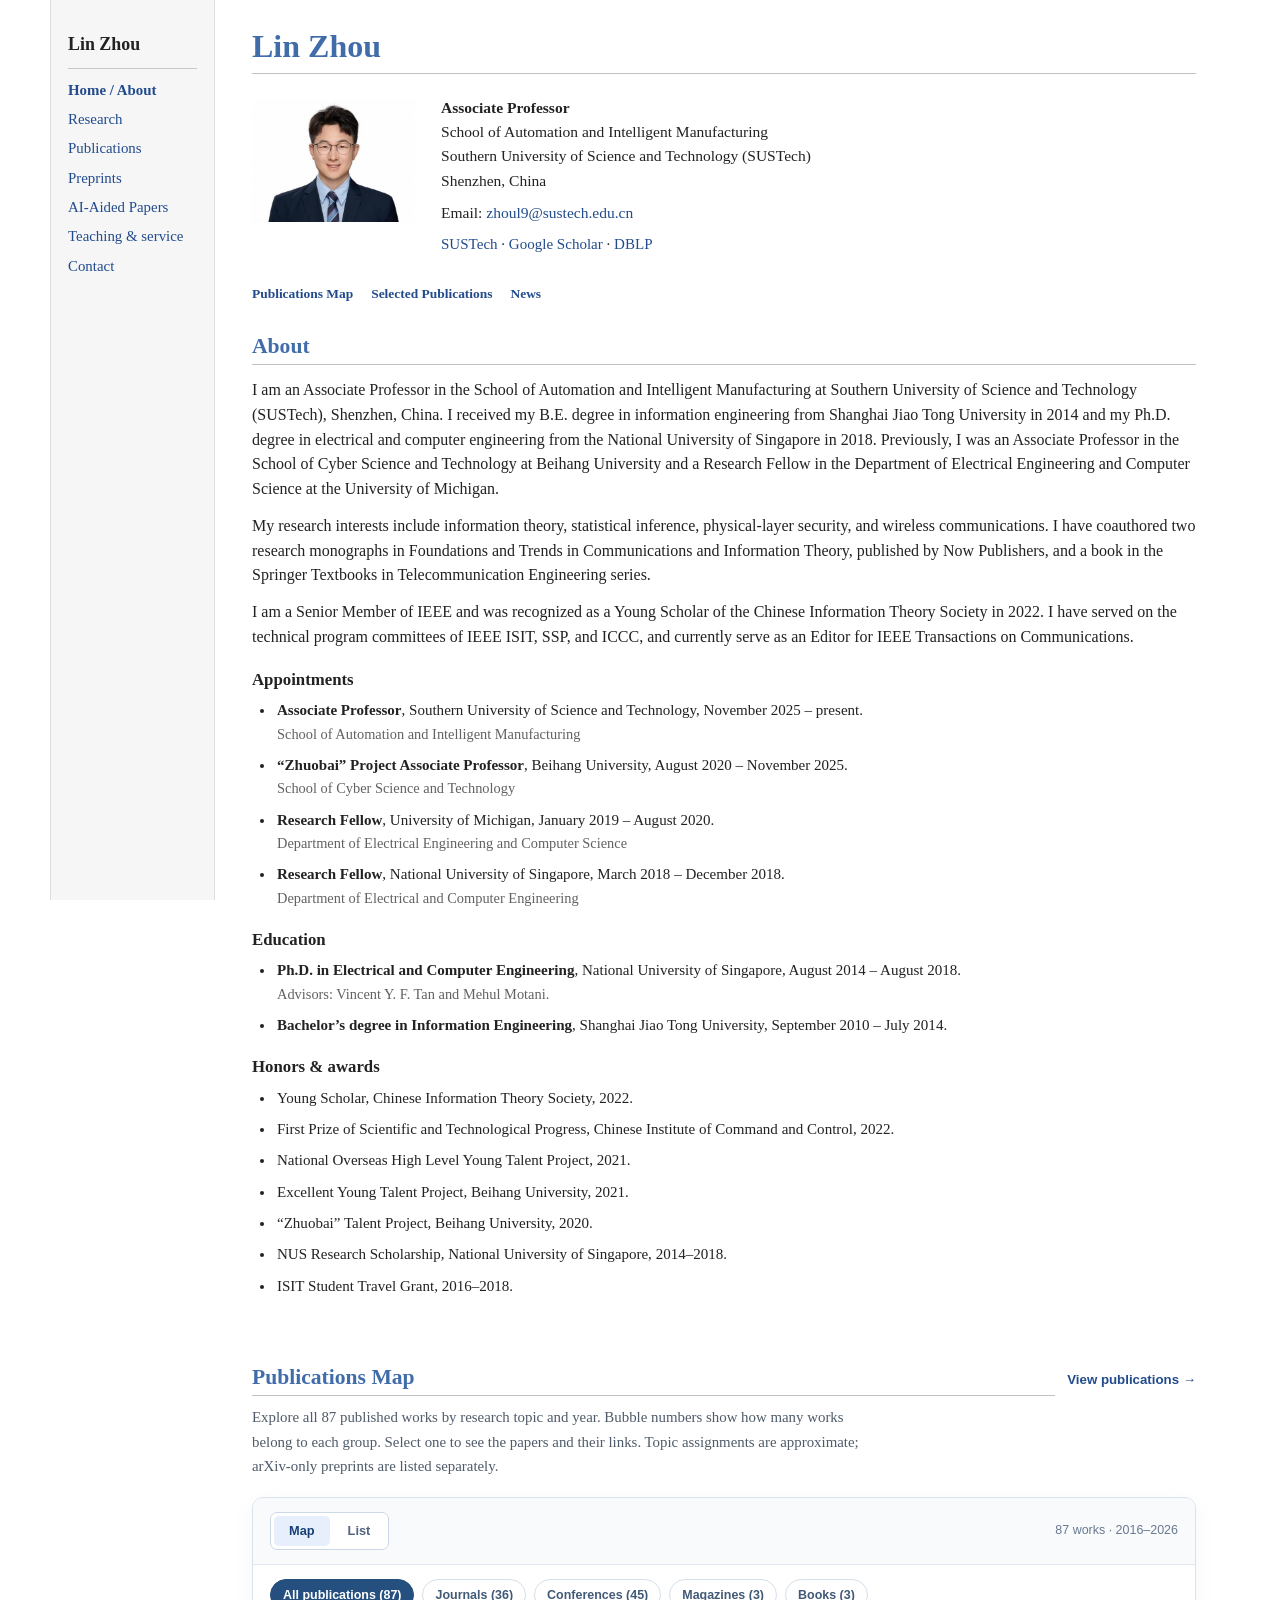
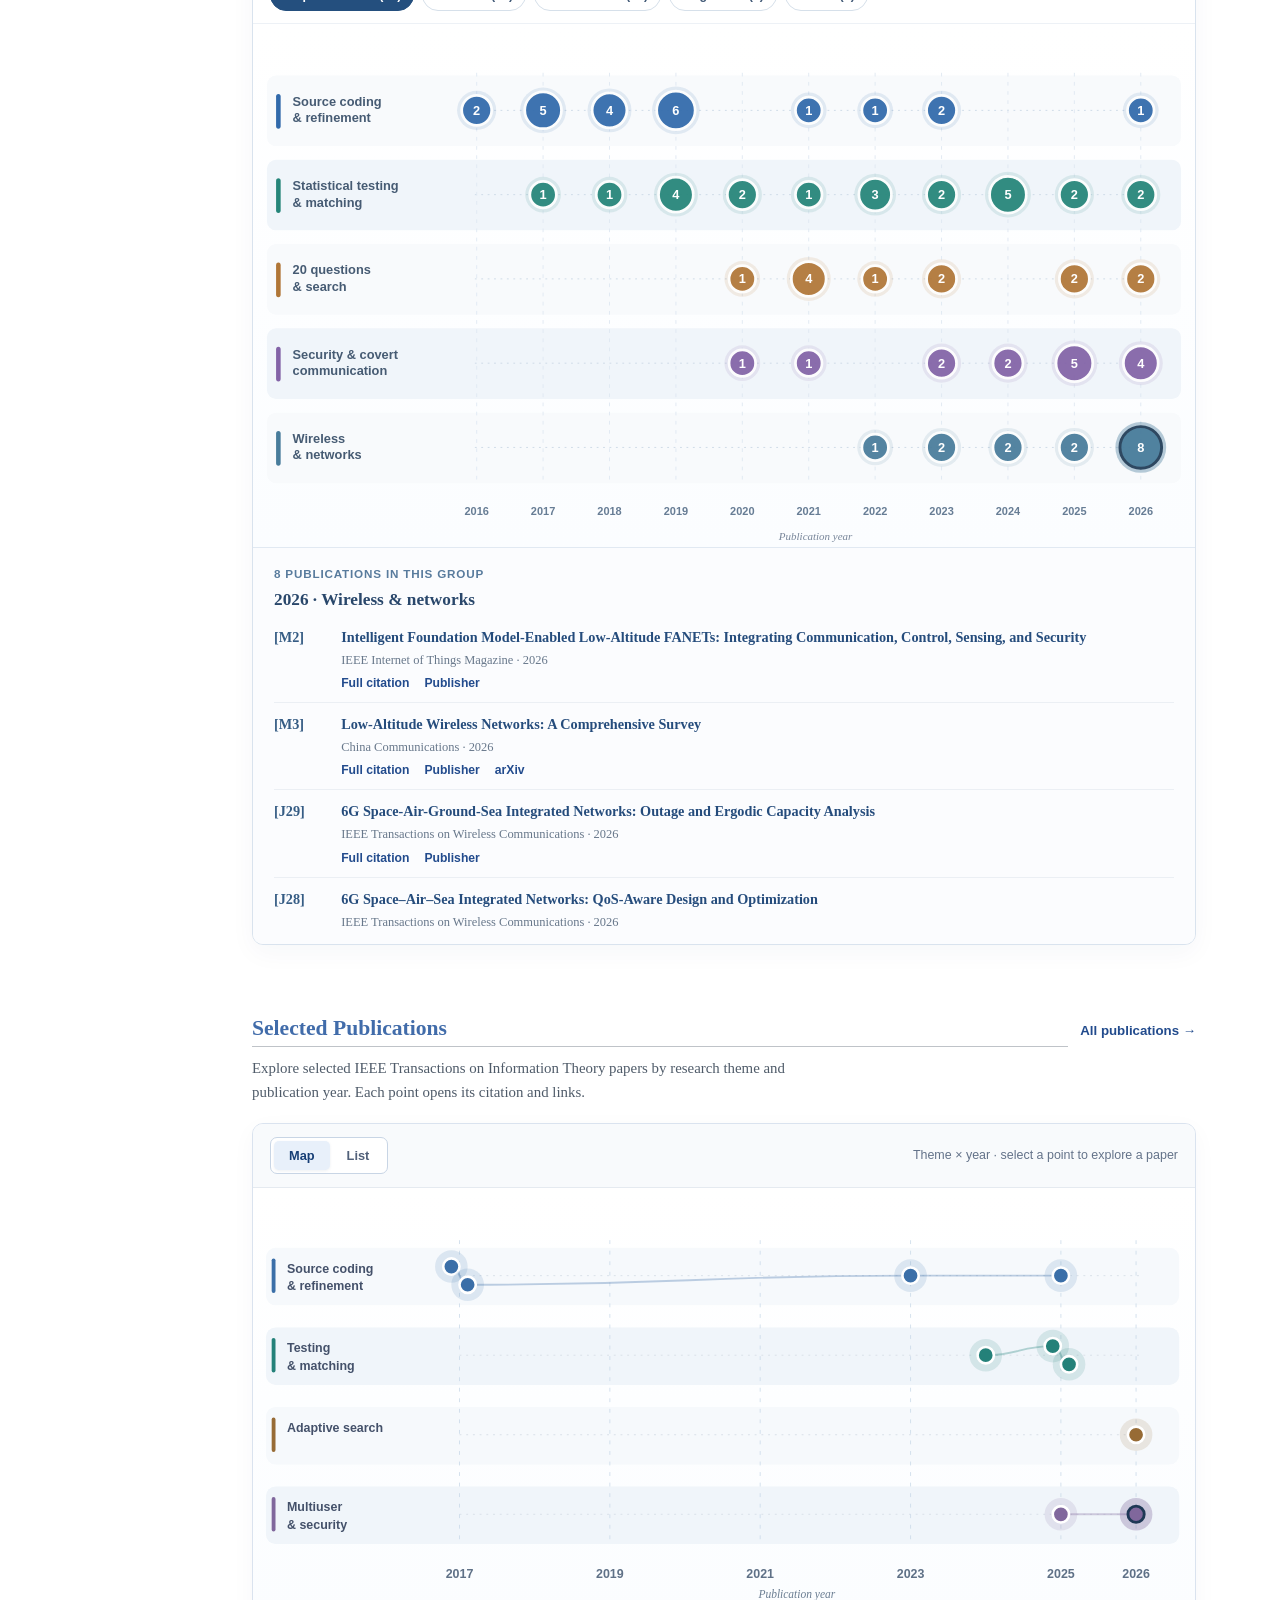
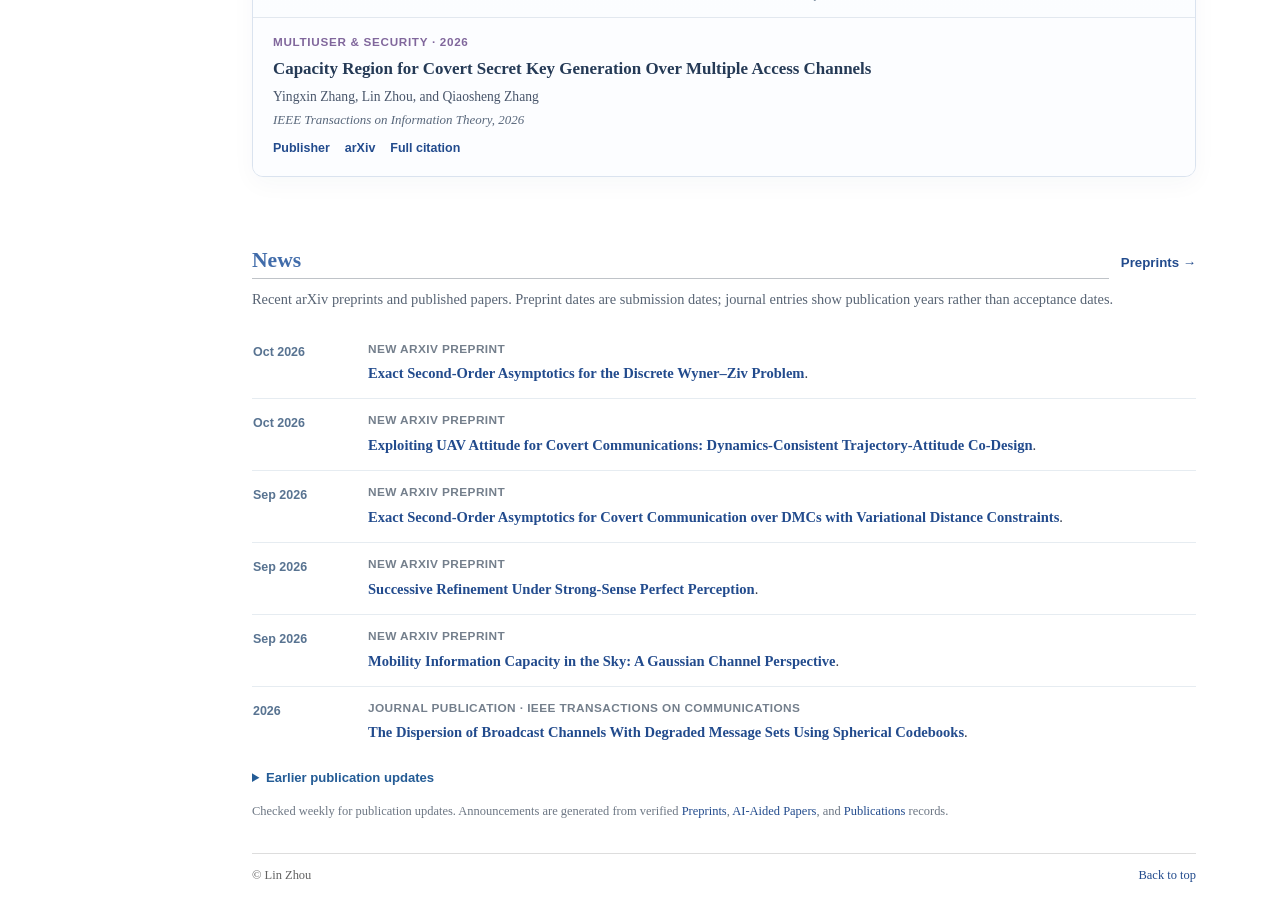
==== index.html @ c55c231e "Refresh public pages, descending paper counts, and expanded homepage" ====
<!doctype html>
<html lang="en">
<head>
  <meta charset="utf-8">
  <meta name="google-site-verification" content="a48IEzgLfWeqZeX3zeRaIYaCdn-mIBaRBFQb_Nm6u2o" />
  <meta name="viewport" content="width=device-width, initial-scale=1">
  <meta name="theme-color" content="#224b8d">
  <meta name="description" content="Academic homepage of Lin Zhou, Associate Professor at Southern University of Science and Technology (SUSTech). Information theory, statistical inference, and wireless communications.">
  <title>Lin Zhou | SUSTech | Academic Homepage</title>
  <link rel="canonical" href="https://lzhou-sustech.github.io/">
  <meta name="author" content="Lin Zhou">
  <meta property="og:type" content="website">
  <meta property="og:site_name" content="Lin Zhou — SUSTech">
  <meta property="og:title" content="Lin Zhou | SUSTech | Academic Homepage">
  <meta property="og:description" content="Academic homepage of Lin Zhou at Southern University of Science and Technology (SUSTech). Research, publications, preprints, and teaching.">
  <meta property="og:url" content="https://lzhou-sustech.github.io/">
  <meta property="og:image" content="https://lzhou-sustech.github.io/lin-zhou.jpg">
  <meta property="og:image:alt" content="Portrait of Lin Zhou">
  <link rel="icon" href="assets/favicon.svg" type="image/svg+xml">
  <link rel="stylesheet" href="styles.css">
  <script src="script.js" defer></script>
  <script type="application/ld+json">{"@context": "https://schema.org", "@type": "Person", "@id": "https://lzhou-sustech.github.io/#person", "name": "Lin Zhou", "url": "https://lzhou-sustech.github.io/", "image": "https://lzhou-sustech.github.io/lin-zhou.jpg", "jobTitle": "Associate Professor", "worksFor": {"@type": "CollegeOrUniversity", "name": "Southern University of Science and Technology", "alternateName": "SUSTech"}, "email": "zhoul9@sustech.edu.cn", "sameAs": ["https://www.sustech.edu.cn/en/faculties/linzhou.html", "https://scholar.google.com/citations?user=_ibA4RwAAAAJ", "https://dblp.org/pid/69/6147-2.html", "https://github.com/lzhou-sustech"]}</script>
  <script id="legacy-section-links">
    (() => {
      const pages = {research: 'research.html', publications: 'publications.html',
        preprints: 'preprints.html', 'ai-papers': 'ai-aided-papers.html',
        teaching: 'teaching.html', contact: 'contact.html'};
      const openLegacyLink = () => {
        const destination = pages[window.location.hash.slice(1)];
        if (destination) window.location.replace(destination);
      };
      openLegacyLink();
      window.addEventListener('hashchange', openLegacyLink);
    })();
  </script>
  <link rel="stylesheet" href="publication-atlas.css?v=research-map-20261013-1">
  <script src="publication-atlas.js?v=research-map-20261013-1" defer></script>
  <link rel="stylesheet" href="publications-map.css?v=all-papers-map-20261013-1">
  <script src="publications-map.js?v=all-papers-map-20261013-1" defer></script>
</head>
<body>
  <a class="skip-link" href="#main">Skip to content</a>
  <div class="page-layout">
    <header class="site-header sidebar">
      <a class="site-name" href="index.html">Lin Zhou</a>
      <nav aria-label="Main navigation">
        <a href="index.html" aria-current="page">Home / About</a>
        <a href="research.html">Research</a>
        <a href="publications.html">Publications</a>
        <a href="preprints.html">Preprints</a>
        <a href="ai-aided-papers.html">AI-Aided Papers</a>
        <a href="teaching.html">Teaching &amp; service</a>
        <a href="contact.html">Contact</a>
      </nav>
    </header>
    <main id="main">
      <section id="home" aria-labelledby="home-title">
        <h1 id="home-title">Lin Zhou</h1>
        <div class="profile">
          <img class="portrait" src="lin-zhou.jpg" width="500" height="375" alt="Portrait of Lin Zhou" fetchpriority="high">
          <div class="profile-text">
            <p><strong>Associate Professor</strong><br>School of Automation and Intelligent Manufacturing<br>Southern University of Science and Technology (SUSTech)<br>Shenzhen, China</p>
            <p>Email: <a href="mailto:zhoul9@sustech.edu.cn">zhoul9@sustech.edu.cn</a></p>
            <p class="profile-links"><a class="" href="https://www.sustech.edu.cn/en/faculties/linzhou.html">SUSTech</a> · <a class="" href="https://scholar.google.com/citations?user=_ibA4RwAAAAJ">Google Scholar</a> · <a class="" href="https://dblp.org/pid/69/6147-2.html">DBLP</a></p>
          </div>
        </div>
        <div id="home-quicklinks" class="home-quicklinks"><a href="#publications-map">Publications Map</a><a href="#selected-publications">Selected Publications</a><a href="#news">News</a></div>
        <div id="about">
          <h2>About</h2>
          <p>I am an Associate Professor in the School of Automation and Intelligent Manufacturing at Southern University of Science and Technology (SUSTech), Shenzhen, China. I received my B.E. degree in information engineering from Shanghai Jiao Tong University in 2014 and my Ph.D. degree in electrical and computer engineering from the National University of Singapore in 2018. Previously, I was an Associate Professor in the School of Cyber Science and Technology at Beihang University and a Research Fellow in the Department of Electrical Engineering and Computer Science at the University of Michigan.</p>
<p>My research interests include information theory, statistical inference, physical-layer security, and wireless communications. I have coauthored two research monographs in Foundations and Trends in Communications and Information Theory, published by Now Publishers, and a book in the Springer Textbooks in Telecommunication Engineering series.</p>
<p>I am a Senior Member of IEEE and was recognized as a Young Scholar of the Chinese Information Theory Society in 2022. I have served on the technical program committees of IEEE ISIT, SSP, and ICCC, and currently serve as an Editor for IEEE Transactions on Communications.</p>
          <div class="background-details">
            <h3>Appointments</h3><ul><li><strong>Associate Professor</strong>, Southern University of Science and Technology, November 2025 – present.<br><span class="secondary">School of Automation and Intelligent Manufacturing</span></li>
<li><strong>“Zhuobai” Project Associate Professor</strong>, Beihang University, August 2020 – November 2025.<br><span class="secondary">School of Cyber Science and Technology</span></li>
<li><strong>Research Fellow</strong>, University of Michigan, January 2019 – August 2020.<br><span class="secondary">Department of Electrical Engineering and Computer Science</span></li>
<li><strong>Research Fellow</strong>, National University of Singapore, March 2018 – December 2018.<br><span class="secondary">Department of Electrical and Computer Engineering</span></li></ul>
            <h3>Education</h3><ul><li><strong>Ph.D. in Electrical and Computer Engineering</strong>, National University of Singapore, August 2014 – August 2018.<br><span class="secondary">Advisors: Vincent Y. F. Tan and Mehul Motani.</span></li>
<li><strong>Bachelor’s degree in Information Engineering</strong>, Shanghai Jiao Tong University, September 2010 – July 2014.</li></ul>
            <h3>Honors &amp; awards</h3><ul><li>Young Scholar, Chinese Information Theory Society, 2022.</li>
<li>First Prize of Scientific and Technological Progress, Chinese Institute of Command and Control, 2022.</li>
<li>National Overseas High Level Young Talent Project, 2021.</li>
<li>Excellent Young Talent Project, Beihang University, 2021.</li>
<li>“Zhuobai” Talent Project, Beihang University, 2020.</li>
<li>NUS Research Scholarship, National University of Singapore, 2014–2018.</li>
<li>ISIT Student Travel Grant, 2016–2018.</li></ul>
          </div>
        </div>
<!-- HOMEPAGE-PUBLICATIONS-MAP:START -->
<div id="publications-map" class="home-feature full-map-section" aria-labelledby="publications-map-title">
<div class="home-feature-heading"><h2 id="publications-map-title">Publications Map</h2><a class="home-feature-link" href="publications.html">View publications →</a></div>
<p class="home-feature-intro">Explore all 87 published works by research topic and year. Bubble numbers show how many works belong to each group. Select one to see the papers and their links. Topic assignments are approximate; arXiv-only preprints are listed separately.</p>
<div class="full-map-shell" data-full-publications-map><div class="full-map-topbar"><div class="full-map-mode" role="group" aria-label="Publications map mode"><button type="button" data-full-map-mode="map" aria-pressed="true">Map</button><button type="button" data-full-map-mode="list" aria-pressed="false">List</button></div><p class="full-map-meta">87 works · 2016–2026</p></div><div class="full-map-filters" data-full-map-filters role="group" aria-label="Filter the map by publication type"></div><div class="full-map-chart" data-full-map-chart></div><ol class="full-map-list" data-full-map-list hidden></ol><div class="full-map-detail" data-full-map-detail aria-label="Publication group details" aria-live="polite"></div><p class="full-map-fallback">Browse the full bibliography at <a href="publications.html">Publications</a>.</p><script type="application/json" data-full-map-data>[{"id":"book-low-latency-2025","number":"B3","title":"Low-Latency Communication: Theory and Applications","authors":"Lin Zhou and Lin Bai","venue":"Springer","year":2025,"publisherUrl":"https://link.springer.com/book/9783032066268","arxivUrl":"","type":"book","mapTheme":4},{"id":"book-twenty-questions-2025","number":"B2","title":"Twenty Questions with Random Error","authors":"Lin Zhou and Alfred Hero","venue":"Foundations and Trends in Communications and Information Theory","year":2025,"publisherUrl":"https://www.emerald.com/ftcit/article-abstract/22/4/394/1333188/Twenty-Questions-with-Random-Error?redirectedFrom=fulltext","arxivUrl":"","type":"book","mapTheme":2},{"id":"book-lossy-source-coding-2023","number":"B1","title":"Finite Blocklength Lossy Source Coding for Discrete Memoryless Sources","authors":"Lin Zhou and Mehul Motani","venue":"Foundations and Trends in Communications and Information Theory","year":2023,"publisherUrl":"https://www.emerald.com/ftcit/article-abstract/20/3/157/1332644/Finite-Blocklength-Lossy-Source-Coding-for?redirectedFrom=fulltext","arxivUrl":"https://arxiv.org/abs/2301.07871","type":"book","mapTheme":0},{"id":"journal-lawn-survey-2026","number":"M3","title":"Low-Altitude Wireless Networks: A Comprehensive Survey","authors":"Jun Wu, Yaoqi Yang, Weijie Yuan, Wenchao Liu, Jiacheng Wang, Tianqi Mao, Lin Zhou, Yuanhao Cui, Fan Liu, Geng Sun, Yiyan Ma, Nan Wu, Dezhi Zheng, Jindan Xu, Nan Ma, Zhiyong Feng, Wei Xu, Dusit Niyato, Chau Yuen, Xiaojun Jing, Zhiguo Shi, Bo Ai, Shi Jin, Dong In Kim, Jiangzhou Wang, Ping Zhang, Hao Yin, and Jun Zhang","venue":"China Communications","year":2026,"publisherUrl":"https://ieeexplore.ieee.org/document/11503149/","arxivUrl":"https://arxiv.org/abs/2509.11607","type":"magazine","mapTheme":4},{"id":"survey-fanets-2026","number":"M2","title":"Intelligent Foundation Model-Enabled Low-Altitude FANETs: Integrating Communication, Control, Sensing, and Security","authors":"Jinpeng Xu, Lin Zhou, Shuowen Zhang, Xin Xie, Weijie Yuan, and Jingjing Wang","venue":"IEEE Internet of Things Magazine","year":2026,"publisherUrl":"https://ieeexplore.ieee.org/document/11357972/","arxivUrl":"","type":"magazine","mapTheme":4},{"id":"survey-dd-isac-2024","number":"M1","title":"From OTFS to DD-ISAC: Integrating Sensing and Communications in the Delay Doppler Domain","authors":"Weijie Yuan, Lin Zhou, Saeid K. Dehkordi, Shuangyang Li, Pingzhi Fan, Giuseppe Caire, and Vincent Poor","venue":"IEEE Wireless Communications","year":2024,"publisherUrl":"https://ieeexplore.ieee.org/document/10638525/","arxivUrl":"","type":"magazine","mapTheme":4},{"id":"journal-broadcast-dispersion-2025","number":"J36","title":"The Dispersion of Broadcast Channels With Degraded Message Sets Using Spherical Codebooks","authors":"Zhuangfei Wu, Lin Bai, Jinpeng Xu, Lin Zhou, and Mehul Motani","venue":"IEEE Transactions on Communications","year":2026,"publisherUrl":"https://ieeexplore.ieee.org/document/11218870/","arxivUrl":"https://arxiv.org/abs/2410.17540","type":"journal","mapTheme":4},{"id":"journal-channel-inversion-uav-2026","number":"J35","title":"Channel Inversion Power Control-Aided Multi-User Secret and Covert UAV Communications","authors":"Yingqi He, Jinpeng Xu, Lin Zhou, Jingjing Wang, and Chunxiao Jiang","venue":"IEEE Transactions on Wireless Communications","year":2026,"publisherUrl":"https://ieeexplore.ieee.org/document/11355736/","arxivUrl":"","type":"journal","mapTheme":3},{"id":"journal-covert-key-generation-2026","number":"J34","title":"Capacity Region for Covert Secret Key Generation Over Multiple Access Channels","authors":"Yingxin Zhang, Lin Zhou, and Qiaosheng Zhang","venue":"IEEE Transactions on Information Theory","year":2026,"publisherUrl":"https://ieeexplore.ieee.org/document/11250997/","arxivUrl":"https://arxiv.org/abs/2504.05828","type":"journal","mapTheme":3},{"id":"journal-edp-routing-2026","number":"J33","title":"EDP Protocol: Advancing Mobility-Aware Drone Network Connectivity With Adaptive Routing","authors":"Jingjing Wang, Houze Feng, Jianrui Chen, Lin Zhou, Mengyuan Zhang, and Chunxiao Jiang","venue":"IEEE Transactions on Networking","year":2026,"publisherUrl":"https://ieeexplore.ieee.org/document/11301929/","arxivUrl":"","type":"journal","mapTheme":4},{"id":"journal-irs-diagnosis-2026","number":"J32","title":"Over-the-Air Diagnosis of Defective Elements in Intelligent Reflecting Surface","authors":"Ziyi Zhao, Zhaorui Wang, Lin Zhou, Chunsong Sun, Shuowen Zhang, Naofal Al-Dhahir, and Liang Liu","venue":"IEEE Transactions on Wireless Communications","year":2026,"publisherUrl":"https://ieeexplore.ieee.org/document/11515019/","arxivUrl":"https://arxiv.org/abs/2408.00379","type":"journal","mapTheme":4},{"id":"journal-mimo-mac-2026","number":"J31","title":"Achievable Second-Order Asymptotics for MIMO MAC with Additive Noise under Nearest Neighbor Decoding","authors":"Yiming Wang, Lin Bai, and Lin Zhou","venue":"IEEE Transactions on Communications","year":2026,"publisherUrl":"https://ieeexplore.ieee.org/document/11455495/","arxivUrl":"","type":"journal","mapTheme":4},{"id":"journal-multiple-moving-targets-2026","number":"J30","title":"Resolution Limits of Non-Adaptive 20 Questions Estimation for Tracking Multiple Moving Targets","authors":"Chunsong Sun, Lin Zhou, Jingjing Wang, Weijie Yuan, Chunxiao Jiang, and Alfred Hero","venue":"IEEE Transactions on Information Theory","year":2026,"publisherUrl":"https://ieeexplore.ieee.org/document/11417963/","arxivUrl":"https://arxiv.org/abs/2507.02274","type":"journal","mapTheme":2},{"id":"journal-sagsin-capacity-2026","number":"J29","title":"6G Space-Air-Ground-Sea Integrated Networks: Outage and Ergodic Capacity Analysis","authors":"Jinpeng Xu, Yingqi He, Lin Zhou, Jingjing Wang, Jun Du, and Chunxiao Jiang","venue":"IEEE Transactions on Wireless Communications","year":2026,"publisherUrl":"https://ieeexplore.ieee.org/document/11603906/","arxivUrl":"","type":"journal","mapTheme":4},{"id":"journal-sasin-qos-2026","number":"J28","title":"6G Space–Air–Sea Integrated Networks: QoS-Aware Design and Optimization","authors":"Yingqi He, Jinpeng Xu, Lin Zhou, Jingjing Wang, Jun Du, and Chunxiao Jiang","venue":"IEEE Transactions on Wireless Communications","year":2026,"publisherUrl":"https://ieeexplore.ieee.org/document/11643503/","arxivUrl":"","type":"journal","mapTheme":4},{"id":"journal-collaborative-uav-2025","number":"J27","title":"Collaborative Secret and Covert Communications for Multi-User Multi-Antenna Uplink UAV Systems: Design and Optimization","authors":"Jinpeng Xu, Lin Bai, Xin Xie, and Lin Zhou","venue":"IEEE Transactions on Wireless Communications","year":2025,"publisherUrl":"https://ieeexplore.ieee.org/document/10938035/","arxivUrl":"https://arxiv.org/abs/2407.05738","type":"journal","mapTheme":3},{"id":"journal-continuous-outlier-2025","number":"J26","title":"Exponentially Consistent Outlier Hypothesis Testing for Continuous Sequences","authors":"Lina Zhu and Lin Zhou","venue":"IEEE Transactions on Information Theory","year":2025,"publisherUrl":"https://ieeexplore.ieee.org/document/10915605/","arxivUrl":"https://arxiv.org/abs/2405.01161","type":"journal","mapTheme":1},{"id":"journal-mac-rac-2025","number":"J25","title":"Achievable Second-Order Asymptotics for MAC and RAC with Additive Non-Gaussian Noise","authors":"Yiming Wang, Lin Bai, Zhuangfei Wu, and Lin Zhou","venue":"IEEE Transactions on Information Theory","year":2025,"publisherUrl":"https://ieeexplore.ieee.org/document/11006123/","arxivUrl":"https://arxiv.org/abs/2410.10312","type":"journal","mapTheme":4},{"id":"journal-sequential-outlier-2025","number":"J24","title":"Sequential Outlier Hypothesis Testing under Universality Constraints","authors":"Jun Diao and Lin Zhou","venue":"IEEE Transactions on Information Theory","year":2025,"publisherUrl":"https://ieeexplore.ieee.org/document/11051023/","arxivUrl":"https://arxiv.org/abs/2404.14221","type":"journal","mapTheme":1},{"id":"journal-shannon-cipher-2025","number":"J23","title":"Successive Refinement of Shannon Cipher System Under Maximal Leakage","authors":"Zhuangfei Wu, Lin Bai, and Lin Zhou","venue":"IEEE Transactions on Information Theory","year":2025,"publisherUrl":"https://ieeexplore.ieee.org/document/10817153/","arxivUrl":"https://arxiv.org/abs/2308.07203","type":"journal","mapTheme":3},{"id":"journal-sequence-matching-2024","number":"J22","title":"Large and Small Deviations for Statistical Sequence Matching","authors":"Lin Zhou, Qianyun Wang, Jingjing Wang, Lin Bai, and Alfred Hero","venue":"IEEE Transactions on Information Theory","year":2024,"publisherUrl":"https://ieeexplore.ieee.org/document/10694735/","arxivUrl":"https://arxiv.org/abs/2407.02816","type":"journal","mapTheme":1},{"id":"journal-covert-mmwave-2023","number":"J21","title":"Covert Communication for Spatially Sparse mmWave Massive MIMO Channels","authors":"Lin Bai, Jinpeng Xu, and Lin Zhou","venue":"IEEE Transactions on Communications","year":2023,"publisherUrl":"https://ieeexplore.ieee.org/document/10021654/","arxivUrl":"","type":"journal","mapTheme":3},{"id":"journal-gaussian-refinement-2023","number":"J20","title":"Achievable Refined Asymptotics for Successive Refinement Using Gaussian Codebooks","authors":"Lin Bai, Zhuangfei Wu, and Lin Zhou","venue":"IEEE Transactions on Information Theory","year":2023,"publisherUrl":"https://ieeexplore.ieee.org/document/10042457/","arxivUrl":"https://arxiv.org/abs/2208.03926","type":"journal","mapTheme":0},{"id":"journal-moving-target-2023","number":"J19","title":"Resolution Limits of Non-Adaptive 20 Questions Search for a Moving Target","authors":"Lin Zhou and Alfred Hero","venue":"IEEE Transactions on Information Theory","year":2023,"publisherUrl":"https://ieeexplore.ieee.org/document/10144100/","arxivUrl":"https://arxiv.org/abs/2206.08884","type":"journal","mapTheme":2},{"id":"journal-satellite-terrestrial-2023","number":"J18","title":"Efficient User Scheduling for Uplink Hybrid Satellite-Terrestrial Communication","authors":"Lina Zhu, Lin Bai, Lin Zhou, and Jinho Choi","venue":"IEEE Transactions on Wireless Communications","year":2023,"publisherUrl":"https://ieeexplore.ieee.org/document/9903373/","arxivUrl":"https://arxiv.org/abs/2210.12920","type":"journal","mapTheme":4},{"id":"journal-multiple-targets-2022","number":"J17","title":"Resolution Limits of Non-Adaptive 20 Questions Search for Multiple Targets","authors":"Lin Zhou, Lin Bai, and Alfred Hero","venue":"IEEE Transactions on Information Theory","year":2022,"publisherUrl":"https://ieeexplore.ieee.org/document/9751771/","arxivUrl":"https://arxiv.org/abs/2101.06843","type":"journal","mapTheme":2},{"id":"journal-second-order-outlier-2022","number":"J16","title":"Second-Order Asymptotically Optimal Outlier Hypothesis Testing","authors":"Lin Zhou, Yun Wei, and Alfred Hero","venue":"IEEE Transactions on Information Theory","year":2022,"publisherUrl":"https://ieeexplore.ieee.org/document/9714361/","arxivUrl":"https://arxiv.org/abs/2009.03505","type":"journal","mapTheme":1},{"id":"journal-noisy-twenty-questions-2021","number":"J15","title":"Resolution Limits for the Noisy Non-Adaptive 20 Questions Problem","authors":"Lin Zhou and Alfred Hero","venue":"IEEE Transactions on Information Theory","year":2021,"publisherUrl":"https://ieeexplore.ieee.org/document/9316946/","arxivUrl":"https://arxiv.org/abs/2004.07231","type":"journal","mapTheme":2},{"id":"journal-privacy-utility-2021","number":"J14","title":"Privacy-Utility Tradeoff for Hypothesis Testing Over A Noisy Channel","authors":"Lin Zhou and Daming Cao","venue":"IEEE Transactions on Information Forensics and Security","year":2021,"publisherUrl":"https://ieeexplore.ieee.org/document/9448074/","arxivUrl":"https://arxiv.org/abs/2006.02869","type":"journal","mapTheme":3},{"id":"journal-distributed-detection-2020","number":"J13","title":"Distributed Detection with Empirically Observed Statistics","authors":"Haiyun He, Lin Zhou, and Vincent Y. F. Tan","venue":"IEEE Transactions on Information Theory","year":2020,"publisherUrl":"https://ieeexplore.ieee.org/document/8993856/","arxivUrl":"https://arxiv.org/abs/1903.05819","type":"journal","mapTheme":1},{"id":"journal-private-key-helper-2020","number":"J12","title":"Multiple Private Key Generation for Continuous Memoryless Sources with A Helper","authors":"Lin Zhou","venue":"IEEE Transactions on Information Forensics and Security","year":2020,"publisherUrl":"https://ieeexplore.ieee.org/document/8998209/","arxivUrl":"https://arxiv.org/abs/2009.02852","type":"journal","mapTheme":3},{"id":"journal-statistical-classification-2020","number":"J11","title":"Second-Order Asymptotically Optimal Statistical Classification","authors":"Lin Zhou, Vincent Y. F. Tan, and Mehul Motani","venue":"Information and Inference: A Journal of IMA","year":2020,"publisherUrl":"https://academic.oup.com/imaiai/article/9/1/81/5292489","arxivUrl":"https://arxiv.org/abs/1806.00739","type":"journal","mapTheme":1},{"id":"journal-causal-side-information-2019","number":"J10","title":"Exponential Strong Converse for Successive Refinement with Causal Decoder Side Information","authors":"Lin Zhou and Alfred Hero","venue":"Entropy","year":2019,"publisherUrl":"https://www.mdpi.com/1099-4300/21/4/410","arxivUrl":"https://arxiv.org/abs/1901.01356","type":"journal","mapTheme":0},{"id":"journal-gaussian-codebooks-2019","number":"J9","title":"Refined Asymptotics for Rate-Distortion using Gaussian Codebooks for Arbitrary Sources","authors":"Lin Zhou, Vincent Y. F. Tan, and Mehul Motani","venue":"IEEE Transactions on Information Theory","year":2019,"publisherUrl":"https://ieeexplore.ieee.org/document/8576660/","arxivUrl":"https://arxiv.org/abs/1708.04778","type":"journal","mapTheme":0},{"id":"journal-lossy-multiconnectivity-2019","number":"J8","title":"On Lossy Multi-Connectivity: Finite Blocklength Performance and Second-Order Asymptotics","authors":"Lin Zhou, Albrecht Wolf, and Mehul Motani","venue":"IEEE Journal on Selected Areas in Communications","year":2019,"publisherUrl":"https://ieeexplore.ieee.org/document/8638948/","arxivUrl":"","type":"journal","mapTheme":0},{"id":"journal-mismatched-jscc-2019","number":"J7","title":"The Dispersion of Mismatched Joint Source-Channel Coding for Arbitrary Sources and Additive Channels","authors":"Lin Zhou, Vincent Y. F. Tan, and Mehul Motani","venue":"IEEE Transactions on Information Theory","year":2019,"publisherUrl":"https://ieeexplore.ieee.org/document/8490885/","arxivUrl":"https://arxiv.org/abs/1711.11206","type":"journal","mapTheme":0},{"id":"journal-two-hop-converse-2019","number":"J6","title":"A Strong Converse Theorem for Hypothesis Testing Against Independence over a Two-Hop Network","authors":"Daming Cao, Lin Zhou, and Vincent Y. F. Tan","venue":"Entropy","year":2019,"publisherUrl":"https://www.mdpi.com/1099-4300/21/12/1171","arxivUrl":"https://arxiv.org/abs/1808.05366","type":"journal","mapTheme":1},{"id":"journal-two-lossy-problems-2019","number":"J5","title":"Non-Asymptotic Converse Bounds and Refined Asymptotics for Two Source Coding Problems","authors":"Lin Zhou and Mehul Motani","venue":"IEEE Transactions on Information Theory","year":2019,"publisherUrl":"https://ieeexplore.ieee.org/document/8731866/","arxivUrl":"https://arxiv.org/abs/1708.05496","type":"journal","mapTheme":0},{"id":"journal-content-identification-2018","number":"J4","title":"Exponential Strong Converse for Content Identification with Lossy Recovery","authors":"Lin Zhou, Vincent Y. F. Tan, Lei Yu, and Mehul Motani","venue":"IEEE Transactions on Information Theory","year":2018,"publisherUrl":"https://ieeexplore.ieee.org/document/8370709/","arxivUrl":"https://arxiv.org/abs/1702.06649","type":"journal","mapTheme":1},{"id":"journal-streaming-compression-2018","number":"J3","title":"Achievable Moderate Deviations Asymptotics for Streaming Compression of Correlated Sources","authors":"Lin Zhou, Vincent Y. F. Tan, and Mehul Motani","venue":"IEEE Transactions on Information Theory","year":2018,"publisherUrl":"https://ieeexplore.ieee.org/document/8239841/","arxivUrl":"https://arxiv.org/abs/1604.07151","type":"journal","mapTheme":0},{"id":"journal-gray-wyner-2017","number":"J2","title":"Discrete Lossy Gray-Wyner Revisited: Second-order Asymptotics, Large and Moderate Deviations","authors":"Lin Zhou, Vincent Y. F. Tan, and Mehul Motani","venue":"IEEE Transactions on Information Theory","year":2017,"publisherUrl":"https://ieeexplore.ieee.org/document/7797178/","arxivUrl":"https://arxiv.org/abs/1512.01090","type":"journal","mapTheme":0},{"id":"journal-successive-refinement-2017","number":"J1","title":"Second-Order and Moderate Deviation Asymptotics for Successive Refinement","authors":"Lin Zhou, Vincent Y. F. Tan, and Mehul Motani","venue":"IEEE Transactions on Information Theory","year":2017,"publisherUrl":"https://ieeexplore.ieee.org/document/7866007/","arxivUrl":"https://arxiv.org/abs/1601.04500","type":"journal","mapTheme":0},{"id":"conf-ieee-11653813","number":"C45","title":"Exponentially Consistent Low-Complexity Outlier Hypothesis Testing for Continuous Sequences","authors":"Lina Zhu and Lin Zhou","venue":"IEEE International Symposium on Information Theory (ISIT)","year":2026,"publisherUrl":"https://ieeexplore.ieee.org/document/11653813/","arxivUrl":"https://arxiv.org/abs/2601.19248","type":"conference","mapTheme":1},{"id":"conf-ieee-11653881","number":"C44","title":"Exponentially Consistent Low Complexity Test for Sequential Outlier Hypothesis Testing","authors":"Jun Diao, Jingjing Wang, and Lin Zhou","venue":"IEEE International Symposium on Information Theory (ISIT)","year":2026,"publisherUrl":"https://ieeexplore.ieee.org/document/11653881/","arxivUrl":"","type":"conference","mapTheme":1},{"id":"conf-ieee-11653945","number":"C43","title":"Privacy-Resolution Tradeoff for Adaptive Noisy Twenty Questions Estimation","authors":"Chunsong Sun and Lin Zhou","venue":"IEEE International Symposium on Information Theory (ISIT)","year":2026,"publisherUrl":"https://ieeexplore.ieee.org/document/11653945/","arxivUrl":"https://arxiv.org/abs/2601.16825","type":"conference","mapTheme":2},{"id":"conf-ieee-11653958","number":"C42","title":"Second-Order Asymptotics for Covert Communication over MIMO AWGN Channels","authors":"Changhong Liu, Jingjing Wang, and Lin Zhou","venue":"IEEE International Symposium on Information Theory (ISIT)","year":2026,"publisherUrl":"https://ieeexplore.ieee.org/document/11653958/","arxivUrl":"","type":"conference","mapTheme":3},{"id":"conf-ieee-11654021","number":"C41","title":"Secret Key Capacity under Maximal Leakage","authors":"Yingxin Zhang and Lin Zhou","venue":"IEEE International Symposium on Information Theory (ISIT)","year":2026,"publisherUrl":"https://ieeexplore.ieee.org/document/11654021/","arxivUrl":"","type":"conference","mapTheme":3},{"id":"conf-ieee-11654088","number":"C40","title":"Rate-Distortion-Perception Tradeoff for the Gray-Wyner Problem","authors":"Yu Yang, Yingxin Zhang, Weijie Yuan, and Lin Zhou","venue":"IEEE International Symposium on Information Theory (ISIT)","year":2026,"publisherUrl":"https://ieeexplore.ieee.org/document/11654088/","arxivUrl":"https://arxiv.org/abs/2601.11257","type":"conference","mapTheme":0},{"id":"conf-ieee-11148106","number":"C39","title":"Covert Integrated Sensing and Communication for UAV Systems Exploiting Prior Information","authors":"Xin Xie, Jian Sun, Jinpeng Xu, and Lin Zhou","venue":"IEEE/CIC International Conference on Communications in China (ICCC Workshops)","year":2025,"publisherUrl":"https://ieeexplore.ieee.org/document/11148106/","arxivUrl":"","type":"conference","mapTheme":3},{"id":"conf-ieee-11148720","number":"C38","title":"Sparse Regression Codes for Covert Communication over Multiple Access Channels","authors":"Haolin Jiang, Yiming Wang, Zhuangfei Wu, and Lin Zhou","venue":"IEEE/CIC International Conference on Communications in China (ICCC)","year":2025,"publisherUrl":"https://ieeexplore.ieee.org/document/11148720/","arxivUrl":"","type":"conference","mapTheme":3},{"id":"conf-ieee-11240257","number":"C37","title":"Capacity Region for Covert Secret Key Generation over Multiple Access Channels","authors":"Yingxin Zhang, Lin Zhou, and Qiaosheng Zhang","venue":"IEEE Information Theory Workshop (ITW)","year":2025,"publisherUrl":"https://ieeexplore.ieee.org/document/11240257/","arxivUrl":"","type":"conference","mapTheme":3},{"id":"conf-ieee-11240310","number":"C36","title":"Resolution Limits of Non-Adaptive 20 Questions Estimation for Tracking Multiple Moving Targets","authors":"Chunsong Sun, Lin Zhou, Jingjing Wang, Weijie Yuan, Chunxiao Jiang, and Alfred Hero","venue":"IEEE Information Theory Workshop (ITW)","year":2025,"publisherUrl":"https://ieeexplore.ieee.org/document/11240310/","arxivUrl":"","type":"conference","mapTheme":2},{"id":"conf-ieee-10619312","number":"C35","title":"Large Deviations for Statistical Sequence Matching","authors":"Lin Zhou, Qianyun Wang, Jingjing Wang, Lin Bai, and Alfred Hero","venue":"IEEE International Symposium on Information Theory (ISIT)","year":2024,"publisherUrl":"https://ieeexplore.ieee.org/document/10619312/","arxivUrl":"","type":"conference","mapTheme":1},{"id":"conf-ieee-10681761","number":"C34","title":"Two-User Collaborative Secret and Covert Uplink Communications in UAV Systems","authors":"Yingqi He, Jinpeng Xu, and Lin Zhou","venue":"IEEE/CIC International Conference on Communications in China (ICCC)","year":2024,"publisherUrl":"https://ieeexplore.ieee.org/document/10681761/","arxivUrl":"","type":"conference","mapTheme":3},{"id":"conf-ieee-10681901","number":"C33","title":"Second-order Asymptotics for Asymmetric Broadcast Channel with non-Gaussian Noise","authors":"Zhuangfei Wu, Lin Zhou, Jinpeng Xu, and Lin Bai","venue":"IEEE/CIC International Conference on Communications in China (ICCC)","year":2024,"publisherUrl":"https://ieeexplore.ieee.org/document/10681901/","arxivUrl":"","type":"conference","mapTheme":4},{"id":"conf-ieee-10693783","number":"C32","title":"Secret and Covert Communications for Multi-Antenna Uplink UAV Systems","authors":"Jinpeng Xu, Lin Zhou, Xin Xie, and Lin Bai","venue":"IEEE/CIC International Conference on Communications in China (ICCC Workshops)","year":2024,"publisherUrl":"https://ieeexplore.ieee.org/document/10693783/","arxivUrl":"","type":"conference","mapTheme":3},{"id":"conf-ieee-10806935","number":"C31","title":"Large Deviations for Outlier Hypothesis Testing of Continuous Sequences","authors":"Lina Zhu and Lin Zhou","venue":"IEEE Information Theory Workshop (ITW)","year":2024,"publisherUrl":"https://ieeexplore.ieee.org/document/10806935/","arxivUrl":"","type":"conference","mapTheme":1},{"id":"conf-ieee-10806954","number":"C30","title":"Sequential Outlier Hypothesis Testing under Universality Constraints","authors":"Jun Diao and Lin Zhou","venue":"IEEE Information Theory Workshop (ITW)","year":2024,"publisherUrl":"https://ieeexplore.ieee.org/document/10806954/","arxivUrl":"","type":"conference","mapTheme":1},{"id":"conf-ieee-10807011","number":"C29","title":"Large Deviations for Outlier Hypothesis Testing with Distribution Uncertainty","authors":"Xiaotian Zhang, Jun Diao, and Lin Zhou","venue":"IEEE Information Theory Workshop (ITW)","year":2024,"publisherUrl":"https://ieeexplore.ieee.org/document/10807011/","arxivUrl":"","type":"conference","mapTheme":1},{"id":"conf-ieee-10095947","number":"C28","title":"Achievable Error Exponents for Almost Fixed-Length M-Ary Hypothesis Testing","authors":"Jun Diao, Lin Zhou, and Lin Bai","venue":"IEEE International Conference on Acoustics, Speech and Signal Processing (ICASSP)","year":2023,"publisherUrl":"https://ieeexplore.ieee.org/document/10095947/","arxivUrl":"","type":"conference","mapTheme":1},{"id":"conf-ieee-10206515","number":"C27","title":"Successive Refinement of Shannon Cipher System Under Maximal Leakage","authors":"Zhuangfei Wu, Lin Bai, and Lin Zhou","venue":"IEEE International Symposium on Information Theory (ISIT)","year":2023,"publisherUrl":"https://ieeexplore.ieee.org/document/10206515/","arxivUrl":"","type":"conference","mapTheme":3},{"id":"conf-ieee-10206654","number":"C26","title":"Achievable Error Exponents for Almost Fixed-Length M-ary Classification","authors":"Jun Diao, Lin Zhou, and Lin Bai","venue":"IEEE International Symposium on Information Theory (ISIT)","year":2023,"publisherUrl":"https://ieeexplore.ieee.org/document/10206654/","arxivUrl":"","type":"conference","mapTheme":1},{"id":"conf-ieee-10206995","number":"C25","title":"Achievable Resolution Limits of Noisy Adaptive 20 Questions Estimation for Multiple Targets","authors":"Chunsong Sun and Lin Zhou","venue":"IEEE International Symposium on Information Theory (ISIT)","year":2023,"publisherUrl":"https://ieeexplore.ieee.org/document/10206995/","arxivUrl":"","type":"conference","mapTheme":2},{"id":"conf-ieee-10436789","number":"C24","title":"Achievable Second-Order Asymptotics for Additive Non-Gaussian MAC and RAC","authors":"Yiming Wang, Lin Zhou, and Lin Bai","venue":"IEEE Global Communications Conference (GLOBECOM)","year":2023,"publisherUrl":"https://ieeexplore.ieee.org/document/10436789/","arxivUrl":"","type":"conference","mapTheme":4},{"id":"conf-ieee-9834418","number":"C23","title":"Achievable Error Exponents for Almost Fixed-Length Binary Classification","authors":"Lin Bai, Jun Diao, and Lin Zhou","venue":"IEEE International Symposium on Information Theory (ISIT)","year":2022,"publisherUrl":"https://ieeexplore.ieee.org/document/9834418/","arxivUrl":"","type":"conference","mapTheme":1},{"id":"conf-ieee-9834848","number":"C22","title":"Excess-Distortion Exponents for Successive Refinement Using Gaussian Codebooks","authors":"Zhuangfei Wu, Lin Bai, and Lin Zhou","venue":"IEEE International Symposium on Information Theory (ISIT)","year":2022,"publisherUrl":"https://ieeexplore.ieee.org/document/9834848/","arxivUrl":"","type":"conference","mapTheme":0},{"id":"conf-ieee-9834868","number":"C21","title":"Asymptotics for Outlier Hypothesis Testing","authors":"Lin Zhou, Yun Wei, and Alfred Hero","venue":"IEEE International Symposium on Information Theory (ISIT)","year":2022,"publisherUrl":"https://ieeexplore.ieee.org/document/9834868/","arxivUrl":"","type":"conference","mapTheme":1},{"id":"conf-ieee-9896709","number":"C20","title":"UAMP-Based Channel Estimation for OTFS in the Presence of the Fractional Doppler with HMM Prior","authors":"Zhongjie Li, Weijie Yuan, and Lin Zhou","venue":"IEEE/CIC International Conference on Communications in China (ICCC Workshops)","year":2022,"publisherUrl":"https://ieeexplore.ieee.org/document/9896709/","arxivUrl":"","type":"conference","mapTheme":4},{"id":"conf-ieee-9414680","number":"C19","title":"Resolution Limits of 20 Questions Search Strategies for Moving Targets","authors":"Lin Zhou and Alfred Hero","venue":"IEEE International Conference on Acoustics, Speech and Signal Processing (ICASSP)","year":2021,"publisherUrl":"https://ieeexplore.ieee.org/document/9414680/","arxivUrl":"https://arxiv.org/abs/2103.08097","type":"conference","mapTheme":2},{"id":"conf-ieee-9517860","number":"C18","title":"Achievable Resolution Limits for the Noisy Adaptive 20 Questions Problem","authors":"Lin Zhou and Alfred Hero","venue":"IEEE International Symposium on Information Theory (ISIT)","year":2021,"publisherUrl":"https://ieeexplore.ieee.org/document/9517860/","arxivUrl":"https://arxiv.org/abs/2105.00265","type":"conference","mapTheme":2},{"id":"conf-ieee-9517915","number":"C17","title":"Resolution Limits of Non-Adaptive 20 Questions Estimation for Multiple Targets","authors":"Lin Zhou and Alfred Hero","venue":"IEEE International Symposium on Information Theory (ISIT)","year":2021,"publisherUrl":"https://ieeexplore.ieee.org/document/9517915/","arxivUrl":"","type":"conference","mapTheme":2},{"id":"conf-ieee-9518054","number":"C16","title":"Achievable Second-Order Asymptotics for Successive Refinement Using Gaussian Codebooks","authors":"Lin Bai, Zhuangfei Wu, and Lin Zhou","venue":"IEEE International Symposium on Information Theory (ISIT)","year":2021,"publisherUrl":"https://ieeexplore.ieee.org/document/9518054/","arxivUrl":"","type":"conference","mapTheme":0},{"id":"conf-ieee-9611462","number":"C15","title":"Second-Order Asymptotically Optimal Outlying Sequence Detection with Reject Option","authors":"Lin Zhou, Alfred Hero, and Yun Wei","venue":"IEEE Information Theory Workshop (ITW)","year":2021,"publisherUrl":"https://ieeexplore.ieee.org/document/9611462/","arxivUrl":"","type":"conference","mapTheme":1},{"id":"conf-ieee-9174277","number":"C14","title":"Resolution Limits of Non-Adaptive Querying for Noisy 20 Questions Estimation","authors":"Lin Zhou and Alfred Hero","venue":"IEEE International Symposium on Information Theory (ISIT)","year":2020,"publisherUrl":"https://ieeexplore.ieee.org/document/9174277/","arxivUrl":"","type":"conference","mapTheme":2},{"id":"conf-ieee-8849560","number":"C13","title":"Exponential Strong Converse for Successive Refinement with Causal Decoder Side Information","authors":"Lin Zhou and Alfred Hero","venue":"IEEE International Symposium on Information Theory (ISIT)","year":2019,"publisherUrl":"https://ieeexplore.ieee.org/document/8849560/","arxivUrl":"","type":"conference","mapTheme":0},{"id":"conf-ieee-8849721","number":"C12","title":"Second-Order Asymptotically Optimal Statistical Classification","authors":"Lin Zhou, Vincent Y. F. Tan, and Mehul Motani","venue":"IEEE International Symposium on Information Theory (ISIT)","year":2019,"publisherUrl":"https://ieeexplore.ieee.org/document/8849721/","arxivUrl":"","type":"conference","mapTheme":1},{"id":"conf-ieee-8849768","number":"C11","title":"Strong Converse for Hypothesis Testing Against Independence over a Two-Hop Network","authors":"Daming Cao, Lin Zhou, and Vincent Y. F. Tan","venue":"IEEE International Symposium on Information Theory (ISIT)","year":2019,"publisherUrl":"https://ieeexplore.ieee.org/document/8849768/","arxivUrl":"","type":"conference","mapTheme":1},{"id":"conf-ieee-8989062","number":"C10","title":"Distributed Detection with Empirically Observed Statistics","authors":"Haiyun He, Lin Zhou, and Vincent Y. F. Tan","venue":"IEEE Information Theory Workshop (ITW)","year":2019,"publisherUrl":"https://ieeexplore.ieee.org/document/8989062/","arxivUrl":"","type":"conference","mapTheme":1},{"id":"conf-ieee-8437506","number":"C9","title":"Second-Order Asymptotics of Rate-Distortion using Gaussian Codebooks for Arbitrary Sources","authors":"Lin Zhou, Vincent Y. F. Tan, and Mehul Motani","venue":"IEEE International Symposium on Information Theory (ISIT)","year":2018,"publisherUrl":"https://ieeexplore.ieee.org/document/8437506/","arxivUrl":"","type":"conference","mapTheme":0},{"id":"conf-ieee-8437616","number":"C8","title":"Second-Order Asymptotics of Universal JSCC for Arbitrary Sources and Additive Channels","authors":"Lin Zhou, Vincent Y.F. Tan, and Mehul Motani","venue":"IEEE International Symposium on Information Theory (ISIT)","year":2018,"publisherUrl":"https://ieeexplore.ieee.org/document/8437616/","arxivUrl":"","type":"conference","mapTheme":0},{"id":"conf-ieee-8647459","number":"C7","title":"On the Finite Blocklength Performance of Lossy Multi-Connectivity","authors":"Lin Zhou, Albrecht Wolf, and Mehul Motani","venue":"IEEE Global Communications Conference (GLOBECOM)","year":2018,"publisherUrl":"https://ieeexplore.ieee.org/document/8647459/","arxivUrl":"","type":"conference","mapTheme":0},{"id":"conf-ieee-8006664","number":"C6","title":"Strong converse for content identification with lossy recovery","authors":"Lin Zhou, Vincent Y. F. Tan, and Mehul Motani","venue":"IEEE International Symposium on Information Theory (ISIT)","year":2017,"publisherUrl":"https://ieeexplore.ieee.org/document/8006664/","arxivUrl":"","type":"conference","mapTheme":1},{"id":"conf-ieee-8006731","number":"C5","title":"Achievable moderate deviations asymptotics for streaming Slepian-Wolf coding","authors":"Lin Zhou, Vincent Y. F. Tan, and Mehul Motani","venue":"IEEE International Symposium on Information Theory (ISIT)","year":2017,"publisherUrl":"https://ieeexplore.ieee.org/document/8006731/","arxivUrl":"","type":"conference","mapTheme":0},{"id":"conf-ieee-8254168","number":"C4","title":"Kaspi Problem Revisited: Non-Asymptotic Converse Bound and Second-Order Asymptotics","authors":"Lin Zhou and Mehul Motani","venue":"IEEE Global Communications Conference (GLOBECOM)","year":2017,"publisherUrl":"https://ieeexplore.ieee.org/document/8254168/","arxivUrl":"","type":"conference","mapTheme":0},{"id":"conf-ieee-8254245","number":"C3","title":"On the Multiple Description Coding Problem with One Semi-Deterministic Distortion Measure","authors":"Lin Zhou and Mehul Motani","venue":"IEEE Global Communications Conference (GLOBECOM)","year":2017,"publisherUrl":"https://ieeexplore.ieee.org/document/8254245/","arxivUrl":"","type":"conference","mapTheme":0},{"id":"conf-ieee-7541731","number":"C2","title":"Second-order coding region for the discrete lossy Gray-Wyner source coding problem","authors":"Lin Zhou, Vincent Y. F. Tan, and Mehul Motani","venue":"IEEE International Symposium on Information Theory (ISIT)","year":2016,"publisherUrl":"https://ieeexplore.ieee.org/document/7541731/","arxivUrl":"","type":"conference","mapTheme":0},{"id":"conf-ieee-7541732","number":"C1","title":"Second-order coding region for the discrete successive refinement source coding problem","authors":"Lin Zhou, Vincent Y. F. Tan, and Mehul Motani","venue":"IEEE International Symposium on Information Theory (ISIT)","year":2016,"publisherUrl":"https://ieeexplore.ieee.org/document/7541732/","arxivUrl":"","type":"conference","mapTheme":0}]</script></div>
</div>
<!-- HOMEPAGE-PUBLICATIONS-MAP:END -->
<!-- HOMEPAGE-ATLAS:START -->
<div id="selected-publications" class="home-feature" aria-labelledby="selected-publications-title">
<div class="home-feature-heading"><h2 id="selected-publications-title">Selected Publications</h2><a class="home-feature-link" href="publications.html">All publications →</a></div><p class="home-feature-intro">Explore selected IEEE Transactions on Information Theory papers by research theme and publication year. Each point opens its citation and links.</p>
<div class="publication-atlas" data-publication-atlas><div class="atlas-toolbar"><div class="atlas-switch" role="group" aria-label="Publication view"><button type="button" data-atlas-mode="map" aria-pressed="true">Map</button><button type="button" data-atlas-mode="list" aria-pressed="false">List</button></div><p class="atlas-caption">Theme × year · select a point to explore a paper</p></div><div class="atlas-map" data-atlas-map></div><ol class="atlas-list" data-atlas-list hidden></ol><div class="atlas-detail" data-atlas-detail aria-label="Selected paper details"></div><p class="atlas-fallback">See the complete citations in <a href="publications.html">Publications</a>.</p></div>
<script id="publication-atlas-data" type="application/json">[{"id":"journal-covert-key-generation-2026","title":"Capacity Region for Covert Secret Key Generation Over Multiple Access Channels","authors":"Yingxin Zhang, Lin Zhou, and Qiaosheng Zhang","venue":"IEEE Transactions on Information Theory","year":2026,"publisherUrl":"https://ieeexplore.ieee.org/document/11250997/","arxivUrl":"https://arxiv.org/abs/2504.05828","theme":3},{"id":"journal-multiple-moving-targets-2026","title":"Resolution Limits of Non-Adaptive 20 Questions Estimation for Tracking Multiple Moving Targets","authors":"Chunsong Sun, Lin Zhou, Jingjing Wang, Weijie Yuan, Chunxiao Jiang, and Alfred Hero","venue":"IEEE Transactions on Information Theory","year":2026,"publisherUrl":"https://ieeexplore.ieee.org/document/11417963/","arxivUrl":"https://arxiv.org/abs/2507.02274","theme":2},{"id":"journal-continuous-outlier-2025","title":"Exponentially Consistent Outlier Hypothesis Testing for Continuous Sequences","authors":"Lina Zhu and Lin Zhou","venue":"IEEE Transactions on Information Theory","year":2025,"publisherUrl":"https://ieeexplore.ieee.org/document/10915605/","arxivUrl":"https://arxiv.org/abs/2405.01161","theme":1},{"id":"journal-mac-rac-2025","title":"Achievable Second-Order Asymptotics for MAC and RAC with Additive Non-Gaussian Noise","authors":"Yiming Wang, Lin Bai, Zhuangfei Wu, and Lin Zhou","venue":"IEEE Transactions on Information Theory","year":2025,"publisherUrl":"https://ieeexplore.ieee.org/document/11006123/","arxivUrl":"https://arxiv.org/abs/2410.10312","theme":3},{"id":"journal-sequential-outlier-2025","title":"Sequential Outlier Hypothesis Testing under Universality Constraints","authors":"Jun Diao and Lin Zhou","venue":"IEEE Transactions on Information Theory","year":2025,"publisherUrl":"https://ieeexplore.ieee.org/document/11051023/","arxivUrl":"https://arxiv.org/abs/2404.14221","theme":1},{"id":"journal-shannon-cipher-2025","title":"Successive Refinement of Shannon Cipher System Under Maximal Leakage","authors":"Zhuangfei Wu, Lin Bai, and Lin Zhou","venue":"IEEE Transactions on Information Theory","year":2025,"publisherUrl":"https://ieeexplore.ieee.org/document/10817153/","arxivUrl":"https://arxiv.org/abs/2308.07203","theme":0},{"id":"journal-sequence-matching-2024","title":"Large and Small Deviations for Statistical Sequence Matching","authors":"Lin Zhou, Qianyun Wang, Jingjing Wang, Lin Bai, and Alfred Hero","venue":"IEEE Transactions on Information Theory","year":2024,"publisherUrl":"https://ieeexplore.ieee.org/document/10694735/","arxivUrl":"https://arxiv.org/abs/2407.02816","theme":1},{"id":"journal-gaussian-refinement-2023","title":"Achievable Refined Asymptotics for Successive Refinement Using Gaussian Codebooks","authors":"Lin Bai, Zhuangfei Wu, and Lin Zhou","venue":"IEEE Transactions on Information Theory","year":2023,"publisherUrl":"https://ieeexplore.ieee.org/document/10042457/","arxivUrl":"https://arxiv.org/abs/2208.03926","theme":0},{"id":"journal-gray-wyner-2017","title":"Discrete Lossy Gray-Wyner Revisited: Second-order Asymptotics, Large and Moderate Deviations","authors":"Lin Zhou, Vincent Y. F. Tan, and Mehul Motani","venue":"IEEE Transactions on Information Theory","year":2017,"publisherUrl":"https://ieeexplore.ieee.org/document/7797178/","arxivUrl":"https://arxiv.org/abs/1512.01090","theme":0},{"id":"journal-successive-refinement-2017","title":"Second-Order and Moderate Deviation Asymptotics for Successive Refinement","authors":"Lin Zhou, Vincent Y. F. Tan, and Mehul Motani","venue":"IEEE Transactions on Information Theory","year":2017,"publisherUrl":"https://ieeexplore.ieee.org/document/7866007/","arxivUrl":"https://arxiv.org/abs/1601.04500","theme":0}]</script>
</div>
<!-- HOMEPAGE-ATLAS:END -->
<!-- HOMEPAGE-NEWS:START -->
<div id="news" class="home-feature" aria-labelledby="news-title"><div class="home-feature-heading"><h2 id="news-title">News</h2><a class="home-feature-link" href="preprints.html">Preprints →</a></div><p class="news-intro">Recent arXiv preprints and published papers. Preprint dates are submission dates; journal entries show publication years rather than acceptance dates.</p><ul class="news-feed"><li class="news-entry"><time class="news-date" datetime="2026-10">Oct 2026</time><div class="news-copy"><p class="news-type">New arXiv preprint</p><a href="https://arxiv.org/abs/2610.11998">Exact Second-Order Asymptotics for the Discrete Wyner–Ziv Problem</a>.</div></li>
<li class="news-entry"><time class="news-date" datetime="2026-10">Oct 2026</time><div class="news-copy"><p class="news-type">New arXiv preprint</p><a href="https://arxiv.org/abs/2610.01307">Exploiting UAV Attitude for Covert Communications: Dynamics-Consistent Trajectory-Attitude Co-Design</a>.</div></li>
<li class="news-entry"><time class="news-date" datetime="2026-09">Sep 2026</time><div class="news-copy"><p class="news-type">New arXiv preprint</p><a href="https://arxiv.org/abs/2609.24675">Exact Second-Order Asymptotics for Covert Communication over DMCs with Variational Distance Constraints</a>.</div></li>
<li class="news-entry"><time class="news-date" datetime="2026-09">Sep 2026</time><div class="news-copy"><p class="news-type">New arXiv preprint</p><a href="https://arxiv.org/abs/2609.14404">Successive Refinement Under Strong-Sense Perfect Perception</a>.</div></li>
<li class="news-entry"><time class="news-date" datetime="2026-09">Sep 2026</time><div class="news-copy"><p class="news-type">New arXiv preprint</p><a href="https://arxiv.org/abs/2609.10436">Mobility Information Capacity in the Sky: A Gaussian Channel Perspective</a>.</div></li>
<li class="news-entry"><time class="news-date" datetime="2026">2026</time><div class="news-copy"><p class="news-type">Journal publication · IEEE Transactions on Communications</p><a href="https://ieeexplore.ieee.org/document/11218870/">The Dispersion of Broadcast Channels With Degraded Message Sets Using Spherical Codebooks</a>.</div></li></ul><details class="news-older"><summary>Earlier publication updates</summary><ul class="news-feed"><li class="news-entry"><time class="news-date" datetime="2026">2026</time><div class="news-copy"><p class="news-type">Journal publication · IEEE Transactions on Wireless Communications</p><a href="https://ieeexplore.ieee.org/document/11355736/">Channel Inversion Power Control-Aided Multi-User Secret and Covert UAV Communications</a>.</div></li>
<li class="news-entry"><time class="news-date" datetime="2026">2026</time><div class="news-copy"><p class="news-type">Journal publication · IEEE Transactions on Information Theory</p><a href="https://ieeexplore.ieee.org/document/11250997/">Capacity Region for Covert Secret Key Generation Over Multiple Access Channels</a>.</div></li></ul></details><p class="news-meta-note">Checked weekly for publication updates. Announcements are generated from verified <a href="preprints.html">Preprints</a>, <a href="ai-aided-papers.html">AI-Aided Papers</a>, and <a href="publications.html">Publications</a> records.</p></div>
<!-- HOMEPAGE-NEWS:END -->
      </section>
      <footer><span>© Lin Zhou</span><a href="#main">Back to top</a></footer>
    </main>
  </div>
</body>
</html>
---- styles.css ----
:root{--ink:#222;--link:#224b8d;--heading:#416caa;--muted:#626262;--line:#bfc3c8;--sidebar:#f6f6f6}
*{box-sizing:border-box}html{scroll-behavior:smooth;scroll-padding-top:20px}body{margin:0;background:#fff;color:var(--ink);font-family:Georgia,'Times New Roman',serif;font-size:16px;line-height:1.55}a{color:var(--link);text-decoration:none}a:hover{text-decoration:underline}a:focus-visible,button:focus-visible,input:focus-visible,summary:focus-visible{outline:2px solid #245fa3;outline-offset:4px}button,input{font:inherit}button,summary{cursor:pointer}h1,h2,h3,p{margin-top:0}h1,h2,h3{font-family:Georgia,'Times New Roman',serif}h1{color:var(--heading);font-size:2rem;font-weight:700;line-height:1.2;border-bottom:1px solid var(--line);padding-bottom:8px;margin-bottom:22px}h2{color:var(--heading);font-size:1.35rem;line-height:1.35;border-bottom:1px solid var(--line);padding-bottom:3px;margin:27px 0 13px;font-weight:700}h3{font-size:1.05rem;line-height:1.4;color:var(--ink);margin:18px 0 8px}p{margin-bottom:12px}ul,ol{padding-left:23px;margin:8px 0 15px}li{padding-left:2px;margin-bottom:8px}li p{margin:0}[hidden]{display:none!important}.visually-hidden{position:absolute;width:1px;height:1px;overflow:hidden;clip:rect(0,0,0,0);white-space:nowrap;clip-path:inset(50%)}.skip-link{position:fixed;left:15px;top:10px;background:#fff;border:2px solid var(--link);padding:6px 10px;z-index:20;transform:translateY(-160%)}.skip-link:focus{transform:translateY(0)}
.page-layout{max-width:1180px;margin:0 auto;display:grid;grid-template-columns:165px minmax(0,1fr);min-height:100vh}.sidebar{background:var(--sidebar);border-inline:1px solid #dedede;padding:31px 17px 25px;position:sticky;top:0;align-self:start;height:100vh;overflow-y:auto}.site-name{display:block;color:var(--ink);font-size:1.12rem;font-weight:700;border-bottom:1px solid #c7c7c7;padding-bottom:9px;margin-bottom:12px}.sidebar nav{display:flex;flex-direction:column;gap:10px}.sidebar nav a{font-size:.93rem;line-height:1.3}.sidebar nav a:hover{text-decoration:underline}main{min-width:0;padding:27px 34px 22px 37px}section{scroll-margin-top:18px}.profile{display:flex;gap:25px;align-items:flex-start;margin-bottom:20px}.portrait{width:164px;height:123px;object-fit:cover;flex-shrink:0;margin-top:3px}.profile-text{min-width:0;font-size:.97rem;line-height:1.55}.profile-text p{margin-bottom:8px}.profile-links{font-size:.94rem}.secondary{font-size:.9rem;color:var(--muted)}details{margin:9px 0 15px}summary{color:var(--link);font-size:.94rem}details[open]>summary{margin-bottom:12px}.background-details ul{font-size:.94rem}.research-list li{margin-bottom:7px}.research-list strong{font-weight:700}
.publication-intro{font-size:.94rem;margin-bottom:13px}.publication-tools{display:flex;align-items:center;justify-content:space-between;gap:15px;flex-wrap:wrap;margin:10px 0}.filter-group{display:flex;gap:5px;flex-wrap:wrap}.filter-group button{font-family:Georgia,'Times New Roman',serif;color:var(--link);background:#fff;border:1px solid #c9cdd2;border-radius:2px;padding:4px 8px;font-size:.86rem;line-height:1.4}.filter-group button[aria-pressed=true]{background:#edf2f9;border-color:#6e8fbd;color:#183d72}.filter-group button:hover{background:#f3f6fa}.filter-group button span{font-size:.8rem}.search-group{position:relative;flex:1 1 190px;max-width:250px}.search-group input{width:100%;min-width:0;background:#fff;border:1px solid #b9bec5;border-radius:2px;font-size:.88rem;padding:5px 49px 5px 8px;color:var(--ink);line-height:1.4}.search-group input::placeholder{color:#707070}.search-group input::-webkit-search-cancel-button{display:none}.search-group button{position:absolute;right:7px;top:50%;transform:translateY(-50%);font-size:.75rem;border:0;background:#fff;color:var(--link);padding:0}.results-count{font-size:.82rem;color:var(--muted);margin:9px 0 11px}.publication-list{padding-left:25px;margin-top:0}.publication{font-size:.93rem;line-height:1.52;margin-bottom:13px;padding-left:3px;overflow-wrap:anywhere}.publication p{margin:0}.publication-authors strong,.publication strong{font-weight:700}.publication-title{font-weight:normal}.publication-kind{font-size:.82rem;color:var(--muted)}.status{font-style:italic;color:#444}.publication-footnote{font-size:.85rem;color:var(--muted);margin-top:14px}.empty-state{border-top:1px solid #ddd;padding:16px 0}.empty-state p{font-size:.92rem}.button{display:inline-block;background:#f8f8f8;border:1px solid #adb5c1;border-radius:2px;color:var(--link);padding:5px 11px;font-size:.9rem;line-height:1.5;text-decoration:none}.button:hover{background:#edf2f9;text-decoration:none}
.preprint-empty p{font-size:.95rem;margin:0 0 12px}.preprint-upload{margin:12px 0 15px}.preprint-upload p{font-size:.79rem;color:var(--muted);margin:5px 0 0}.preprint-list{list-style:disc;padding-left:23px}.preprint-card{margin:0 0 15px;padding:0 0 0 2px}.preprint-kind{display:none}.preprint-card h3{font-size:1rem;font-weight:normal;margin:0 0 5px;overflow-wrap:anywhere}.preprint-authors{font-size:.92rem;margin:0 0 4px}.preprint-meta{font-size:.82rem;color:var(--muted);margin:0 0 4px}.preprint-links{display:flex;align-items:center;gap:14px;flex-wrap:wrap;margin-top:6px;font-size:.88rem}.preprint-size{font-size:.78rem;color:var(--muted);margin-left:-8px}.preprint-abstract{margin:6px 0}.preprint-abstract summary{font-size:.86rem}.preprint-abstract p{font-size:.9rem;margin:6px 0;white-space:pre-line}.teaching-list,.service-list{font-size:.94rem}.teaching-list li,.service-list li{margin-bottom:7px}footer{display:flex;justify-content:space-between;gap:20px;border-top:1px solid #ddd;padding-top:12px;margin-top:32px;font-size:.78rem;color:var(--muted)}#contact p{font-size:.95rem}
@media(max-width:900px){.page-layout{grid-template-columns:145px minmax(0,1fr)}.sidebar{padding-inline:13px}.sidebar nav a{font-size:.88rem}main{padding-inline:25px}.profile{gap:20px}.portrait{width:144px;height:108px}.profile-text{font-size:.91rem}.search-group{max-width:none;flex-basis:220px}.publication-tools{gap:10px}}
@media(max-width:650px){html{scroll-padding-top:10px}.page-layout{display:block}.sidebar{position:static;height:auto;width:100%;padding:13px 20px;border:0;border-bottom:1px solid #d8d8d8;overflow:visible}.site-name{font-size:1.08rem;margin-bottom:9px;padding-bottom:7px}.sidebar nav{flex-direction:row;flex-wrap:wrap;gap:8px 18px}.sidebar nav a{font-size:.88rem}main{padding:22px 20px}h1{font-size:1.8rem;margin-bottom:18px}h2{font-size:1.28rem;margin-top:24px}.profile{gap:18px}.portrait{width:130px;height:97.5px}.profile-text{font-size:.9rem}.profile-links{font-size:.88rem}body{font-size:15px}.publication-tools{align-items:stretch}.search-group{max-width:100%;flex-basis:100%}.publication{font-size:.94rem}.filter-group button{font-size:.85rem}.publication-list{padding-left:21px}.preprint-upload{margin-top:12px}}
@media(max-width:430px){.sidebar{padding-inline:16px}.sidebar nav{gap:8px 14px}main{padding-inline:16px}.profile{display:block}.portrait{width:144px;height:108px;float:left;margin:3px 16px 7px 0}.profile:after{content:'';display:block;clear:both}.profile-text{font-size:.87rem}.profile-links{clear:both;padding-top:3px;font-size:.87rem}.profile-text p:nth-child(2){overflow-wrap:anywhere}.filter-group{gap:4px}.filter-group button{font-size:.8rem;padding:4px 7px}.filter-group button span{font-size:.76rem}}
@media(prefers-reduced-motion:reduce){html{scroll-behavior:auto}}
@media print{.page-layout{display:block}.sidebar,.skip-link,.publication-tools,.preprint-upload,.results-count,footer{display:none!important}body{font-size:10pt;color:#000}main{padding:0}.profile{gap:20px}.portrait{width:130px;height:97.5px}h1,h2{color:#000}h1{font-size:22pt}h2{font-size:14pt;margin-top:18px}a{color:#000;text-decoration:none}.publication[hidden]{display:list-item!important}.publication,.preprint-card{break-inside:avoid}.publication{font-size:10pt}details:not([open])>*:not(summary){display:block!important}.profile-text,.profile-links{font-size:10pt}details summary{color:#000}}

.button:disabled{color:#626262;background:#f6f6f6;border-color:#c9cdd2;cursor:not-allowed}

.paper-manager{margin:20px 0;padding:12px 0;border-top:1px solid #ddd}.paper-manager summary{font-weight:700}.management-note{font-size:.84rem;color:var(--muted);margin:10px 0}.managed-papers{list-style:none;padding:0;margin:12px 0}.managed-papers li{display:flex;align-items:baseline;justify-content:space-between;gap:20px;padding:8px 0;border-bottom:1px solid #ececec;font-size:.86rem;line-height:1.45;margin:0}.managed-papers li>span{min-width:0;overflow-wrap:anywhere}.managed-kind{display:block;color:var(--muted);font-size:.73rem}.remove-paper{flex-shrink:0;white-space:nowrap;font:inherit;font-size:.84rem;color:var(--link);border:0;background:none;padding:0;text-decoration:underline}.remove-paper[disabled]{cursor:not-allowed;color:#777;text-decoration:none}.filter-group{row-gap:6px}@media print{.paper-manager{display:none!important}}

.corresponding-marker{font-size:.75em;line-height:0;vertical-align:super;margin-left:1px}.publication-legend{font-size:.85rem;color:var(--muted);margin:6px 0 12px}

.arxiv-list{font-size:.94rem}.arxiv-paper{margin-bottom:15px}.arxiv-paper p{margin:0 0 4px}.arxiv-dates,.arxiv-reference{font-size:.81rem;color:var(--muted)}.arxiv-links{font-size:.86rem}.older-arxiv{margin:13px 0 20px}.draft-notice{border-left:3px solid #aa965e;background:#fffdf7;padding:10px 13px;margin-bottom:20px}.ai-state{font-size:.81rem;color:#71571f;margin:0 0 5px;font-weight:700}.sidebar a[aria-current=page]{font-weight:700}

/* The AI-Aided Papers page follows the same citation treatment as Publications. */
#ai-papers .ai-disclaimer{font-size:.94rem;line-height:1.65;margin:0 0 24px;}
#ai-papers .ai-paper-list{padding-left:0;list-style:none;margin:0 0 24px;}
#ai-papers .ai-paper{display:grid;grid-template-columns:2.4em minmax(0,1fr);column-gap:.4em;align-items:baseline;list-style:none;padding:0;margin:0 0 18px;font-size:.94rem;line-height:1.65;}
#ai-papers .ai-paper-number{font-weight:700;font-variant-numeric:tabular-nums;white-space:nowrap;}
#ai-papers .ai-paper-citation{min-width:0;}
---- publication-atlas.css ----
/* Research Atlas and News — intentionally scoped to the homepage / Publications page. */
.home-feature{margin-top:42px}
.home-feature-heading{display:flex;align-items:baseline;justify-content:space-between;gap:12px;flex-wrap:wrap}
.home-feature-heading h2{flex:1;min-width:190px}
.home-feature-link{font-family:Arial,Helvetica,sans-serif;font-size:.83rem;font-weight:600;white-space:nowrap}
.home-feature-intro{font-size:.93rem;line-height:1.65;color:#4f5b69;max-width:77ch;margin:-4px 0 18px}
.home-quicklinks{display:flex;gap:18px;flex-wrap:wrap;font-size:.84rem;margin:1px 0 17px}
.home-quicklinks a{font-weight:600}
.publication-atlas{border:1px solid #dae3ef;border-radius:11px;background:#fff;overflow:hidden;box-shadow:0 7px 25px rgba(26,48,82,.035)}
.atlas-toolbar{display:flex;align-items:center;justify-content:space-between;gap:13px;flex-wrap:wrap;padding:13px 17px;border-bottom:1px solid #e5eaf0;background:#f8fafc}
.atlas-switch{display:inline-flex;align-items:center;border:1px solid #c8d5e5;padding:3px;border-radius:7px;background:#fff;gap:2px}
.atlas-switch button{border:0;background:transparent;border-radius:5px;color:#52617a;font:600 .8rem/1.5 Arial,Helvetica,sans-serif;padding:5px 15px;cursor:pointer}
.atlas-switch button[aria-pressed=true]{color:#173f76;background:#e8f0fa;box-shadow:0 1px 3px rgba(30,60,100,.08)}
.atlas-switch button:hover{background:#e8eef6}
.atlas-switch button:focus-visible,.atlas-list-choice:focus-visible{outline:2px solid #255ea1;outline-offset:2px}
.atlas-caption{font:400 .78rem/1.5 Arial,Helvetica,sans-serif;color:#637289;margin:0}
.atlas-map{background:linear-gradient(180deg,#fff,#fbfdff);padding:11px}
.atlas-viewport{width:100%;overflow-x:auto;overflow-y:hidden}
.atlas-svg{display:block;width:100%;min-width:780px;height:auto;overflow:visible}
.atlas-band{fill:#f6f9fc}
.atlas-band-alt{fill:#f0f5fa}
.atlas-lane-label{font:600 13px/1.3 Arial,Helvetica,sans-serif;fill:#44516a}
.atlas-lane-guide{stroke:#d9e0e9;stroke-width:1;stroke-dasharray:2 5}
.atlas-year-guide{stroke:#c9d8e8;stroke-width:.8;stroke-dasharray:4 7}
.atlas-year-label{font:600 13px Arial,Helvetica,sans-serif;fill:#5f7187}
.atlas-axis-title{font:italic 12px Georgia,serif;fill:#6a7d92}
.atlas-connection{fill:none;stroke-width:2;stroke-opacity:.32;stroke-linecap:round}
.atlas-paper-node{cursor:pointer;outline:none}
.atlas-node-halo{opacity:.14;transition:opacity .18s ease}
.atlas-node-center{stroke:white;stroke-width:2.7;transition:r .18s ease,stroke-width .18s ease}
.atlas-paper-node:hover .atlas-node-halo,.atlas-paper-node:focus-visible .atlas-node-halo{opacity:.34}
.atlas-paper-node:hover .atlas-node-center,.atlas-paper-node:focus-visible .atlas-node-center{stroke-width:4}
.atlas-paper-node.is-current .atlas-node-halo{opacity:.33}
.atlas-paper-node.is-current .atlas-node-center{stroke:#1e3855;stroke-width:3}
.atlas-paper-node:focus-visible .atlas-node-center{stroke:#142d53;stroke-width:4}
.atlas-list{list-style:none!important;margin:0!important;padding:6px 12px!important;max-height:365px;overflow:auto}
.atlas-list-item{list-style:none!important;margin:0!important;padding:0!important;border-bottom:1px solid #edf1f5}
.atlas-list-item:last-child{border-bottom:0}
.atlas-list-choice{width:100%;display:flex;align-items:baseline;justify-content:space-between;gap:12px;flex-wrap:wrap;text-align:left;border:0;border-radius:5px;background:transparent;color:#19395d;font:inherit;padding:11px 9px;cursor:pointer}
.atlas-list-choice:hover,.atlas-list-choice[aria-pressed=true]{background:#f0f5fb}
.atlas-list-choice-title{font-size:.91rem;flex:1 1 380px}
.atlas-list-choice-meta{font:400 .75rem/1.6 Arial,Helvetica,sans-serif;color:#65778d;flex:0 1 auto}
.atlas-detail{padding:16px 20px 17px;border-top:1px solid #e2e8ef;background:#fcfdff;min-height:137px}
.atlas-detail-kicker{font:700 .73rem/1.4 Arial,Helvetica,sans-serif;letter-spacing:.06em;text-transform:uppercase;color:var(--atlas-topic-color,#3b6fa8);margin-bottom:7px}
.atlas-detail h3{font-family:Georgia,'Times New Roman',serif;color:#253a56;font-size:1.06rem;line-height:1.35;font-weight:700;margin:0 0 6px}
.atlas-detail h3 a{color:inherit}
.atlas-detail-authors{font-size:.85rem;color:#48556a;margin:0 0 3px}
.atlas-detail-venue{font-size:.81rem;font-style:italic;color:#58677b;margin:0 0 8px}
.atlas-detail-links{display:flex;gap:15px;flex-wrap:wrap;margin:0}
.atlas-detail-links a{font:600 .78rem/1.6 Arial,Helvetica,sans-serif}
#selected-publication-visualization{margin:14px 0 24px}
#selected-publication-visualization .atlas-section-title{margin:0 0 10px;font-size:1.06rem;color:#355a83}
#selected-publication-visualization .atlas-detail{min-height:115px}
#news{margin-bottom:25px}
.news-intro{font-size:.9rem;color:#586474;line-height:1.6;margin:-4px 0 17px}
.news-feed{list-style:none;padding:0!important;margin:0!important}
.news-entry{display:grid;grid-template-columns:101px minmax(0,1fr);gap:14px;padding:13px 1px;border-bottom:1px solid #e6ecf1;list-style:none;margin:0!important}
.news-entry:last-child{border-bottom:0}
.news-date{font:700 .78rem/1.5 Arial,Helvetica,sans-serif;color:#587391;padding-top:2px}
.news-copy{font-size:.91rem;line-height:1.65;color:#2e3645}
.news-copy a{font-weight:600}
.news-type{font:600 .74rem/1.5 Arial,Helvetica,sans-serif;letter-spacing:.035em;color:#747f8c;text-transform:uppercase;margin:0 0 3px}
.news-older{margin:10px 0 0}
.news-older summary{font:600 .82rem/1.6 Arial,Helvetica,sans-serif;color:#245c96;cursor:pointer}
.news-older .news-feed{margin-top:9px!important}
.news-meta-note{font-size:.78rem;color:#6d7784;margin:14px 0 0;line-height:1.5}
@media(max-width:650px){
  .home-feature{margin-top:30px}
  .home-feature-heading h2{margin-top:15px}
  .atlas-toolbar{padding:11px 12px}
  .atlas-detail{padding:14px}
  .atlas-list-choice-title{flex-basis:220px}
  .news-entry{grid-template-columns:78px minmax(0,1fr);gap:10px}
  .news-date{font-size:.72rem}
  .news-copy{font-size:.86rem}
}
@media(prefers-reduced-motion:reduce){
  .atlas-node-halo,.atlas-node-center{transition:none}
}
@media print{
  .publication-atlas{box-shadow:none;border-color:#bfc8d0}
  .atlas-toolbar,.atlas-map,.atlas-list{display:none!important}
  .atlas-detail{min-height:0}
  .news-older>*:not(summary){display:block}
}

.atlas-fallback{font-size:.86rem;color:#61728a;margin:0;padding:13px 16px}
.publication-atlas.atlas-ready .atlas-fallback{display:none}
---- publications-map.css ----
/* Publications Map: a browsable overview of the entire published bibliography.
 * Uses the same quiet, scholarly visual language as the Selected Publications atlas.
 */
.full-map-section{margin-top:38px;margin-bottom:32px}
.full-map-section .home-feature-intro{max-width:83ch}
.full-map-shell{border:1px solid #d9e3ee;background:#fff;border-radius:11px;overflow:hidden;box-shadow:0 8px 26px rgba(23,57,103,.04)}
.full-map-topbar{display:flex;align-items:center;justify-content:space-between;gap:14px;padding:14px 17px;border-bottom:1px solid #e3eaf1;background:#f8fafc;flex-wrap:wrap}
.full-map-mode{display:inline-flex;gap:3px;padding:3px;border:1px solid #ccd8e6;border-radius:7px;background:white}
.full-map-mode button{font:600 .8rem/1.4 Arial,Helvetica,sans-serif;background:transparent;border:0;padding:6px 15px;border-radius:5px;color:#52647e;cursor:pointer}
.full-map-mode button:hover{background:#edf3f9}
.full-map-mode button[aria-pressed="true"]{color:#173f76;background:#e6effb}
.full-map-meta{margin:0;font:.78rem/1.5 Arial,Helvetica,sans-serif;color:#69798f}
.full-map-filters{display:flex;gap:8px;flex-wrap:wrap;align-items:center;padding:14px 17px 12px;border-bottom:1px solid #edf1f6}
.full-map-filter{border:1px solid #d6e0ea;background:#fff;border-radius:20px;font:600 .78rem/1.5 Arial,Helvetica,sans-serif;color:#425a77;cursor:pointer;padding:6px 12px;white-space:nowrap}
.full-map-filter:hover{background:#edf4fb}
.full-map-filter[aria-pressed="true"]{background:#244f7e;border-color:#244f7e;color:#fff}
.full-map-mode button:focus-visible,.full-map-filter:focus-visible,.full-map-list-button:focus-visible{outline:2px solid #2a649f;outline-offset:2px}
.full-map-chart{padding:14px 13px 0;background:linear-gradient(180deg,#fff 0%,#fbfdff 100%)}
.full-map-viewport{overflow-x:auto;overflow-y:hidden;width:100%;scrollbar-color:#c5d4e5 #f3f6fa}
.full-map-svg{display:block;min-width:760px;width:100%;height:auto;overflow:visible}
.full-map-band{fill:#f8fafc}
.full-map-band-alt{fill:#f0f5fa}
.full-map-theme-label{font:600 14px Arial,Helvetica,sans-serif;fill:#465b73}
.full-map-baseline{stroke:#ccd9e6;stroke-width:1;stroke-dasharray:2 5}
.full-map-year-line{stroke:#e0e9f2;stroke-dasharray:4 6;stroke-width:1}
.full-map-year-label{font:600 12px Arial,Helvetica,sans-serif;fill:#677d95}
.full-map-axis-caption{font:italic 12px Georgia,serif;fill:#78869a}
.full-map-bin{cursor:pointer;outline:none}
.full-map-bin-halo{opacity:.12;transition:opacity .15s ease}
.full-map-bin-circle{stroke:#fff;stroke-width:3;opacity:.92;transition:opacity .15s ease,stroke-width .15s ease}
.full-map-bin-count{font:700 14px Arial,Helvetica,sans-serif;fill:white;pointer-events:none}
.full-map-bin:hover .full-map-bin-halo,.full-map-bin:focus-visible .full-map-bin-halo{opacity:.30}
.full-map-bin.is-active .full-map-bin-halo{opacity:.39}
.full-map-bin.is-active .full-map-bin-circle{stroke:#233e58;stroke-width:3.2}
.full-map-bin:focus-visible .full-map-bin-circle{stroke:#173759;stroke-width:5}
.full-map-detail{padding:17px 21px 18px;border-top:1px solid #e1e9f2;background:#fbfcfe}
.full-map-detail-kicker{text-transform:uppercase;font:700 .73rem/1.5 Arial,Helvetica,sans-serif;letter-spacing:.07em;color:#587b9d;margin:0 0 6px}
.full-map-detail-title{font:700 1.08rem/1.4 Georgia,'Times New Roman',serif;color:#29476b;margin:0 0 13px}
.full-map-paper-results{margin:0!important;padding:0!important;list-style:none!important;max-height:300px;overflow-y:auto;overscroll-behavior:contain}
.full-map-paper{list-style:none!important;display:grid;grid-template-columns:3.7em minmax(0,1fr);gap:8px;margin:0!important;padding:10px 0!important;border-top:1px solid #ebeff4}
.full-map-paper:first-child{border-top:0;padding-top:0!important}
.full-map-paper-number{font:700 .89rem/1.65 Georgia,serif;color:#355c84;white-space:nowrap}
.full-map-paper-title{font-size:.89rem;line-height:1.55;margin:0 0 3px}
.full-map-paper-title a{color:#254c7c;font-weight:600}
.full-map-paper-meta{font-size:.78rem;color:#68788b;margin:0 0 5px}
.full-map-paper-links{display:flex;gap:15px;flex-wrap:wrap}
.full-map-paper-links a{font:600 .76rem/1.4 Arial,Helvetica,sans-serif}
.full-map-list{list-style:none!important;margin:0!important;padding:9px 16px!important;max-height:405px;overflow-y:auto}
.full-map-list-row{list-style:none!important;padding:0!important;margin:0!important;border-bottom:1px solid #edf2f7}
.full-map-list-row:last-child{border-bottom:0}
.full-map-list-button{display:flex;align-items:baseline;gap:8px 16px;flex-wrap:wrap;justify-content:space-between;text-align:left;width:100%;padding:12px 8px;background:transparent;color:#253e5b;border:0;border-radius:5px;font:inherit;cursor:pointer}
.full-map-list-button:hover,.full-map-list-button[aria-pressed="true"]{background:#edf4fb}
.full-map-list-name{font-size:.89rem;line-height:1.5;flex:1 1 350px}
.full-map-list-meta{font:.76rem/1.5 Arial,Helvetica,sans-serif;color:#6c7e94}
.full-map-fallback{font-size:.84rem;color:#6b7888;margin:0;padding:13px 18px;border-top:1px solid #e6edf5}
.full-map-ready .full-map-fallback{display:none}
#publication-map-on-publications{margin:22px 0 31px}
#publication-map-on-publications .home-feature-heading h2{margin:0 0 12px;color:#416caa}
#publication-map-on-publications .home-feature-heading a{font-size:.8rem}
@media(max-width:650px){
 .full-map-section{margin-top:30px;margin-bottom:27px}
 .full-map-topbar{padding:12px}
 .full-map-filters{padding:12px;gap:6px}
 .full-map-filter{font-size:.75rem;padding:5px 9px}
 .full-map-chart{padding:7px 9px 0}
 .full-map-svg{min-width:715px}
 .full-map-detail{padding:14px}
 .full-map-list{padding:7px 10px!important}
 .full-map-paper{grid-template-columns:3.3em minmax(0,1fr)}
 .full-map-list-name{flex-basis:210px}
}
@media(prefers-reduced-motion:reduce){
 .full-map-bin-circle,.full-map-bin-halo{transition:none}
}
@media print{
 .full-map-topbar,.full-map-filters,.full-map-chart,.full-map-list{display:none!important}
 .full-map-detail{padding:11px}
 .full-map-paper-results{max-height:none;overflow:visible}
 .full-map-fallback{display:none!important}
}
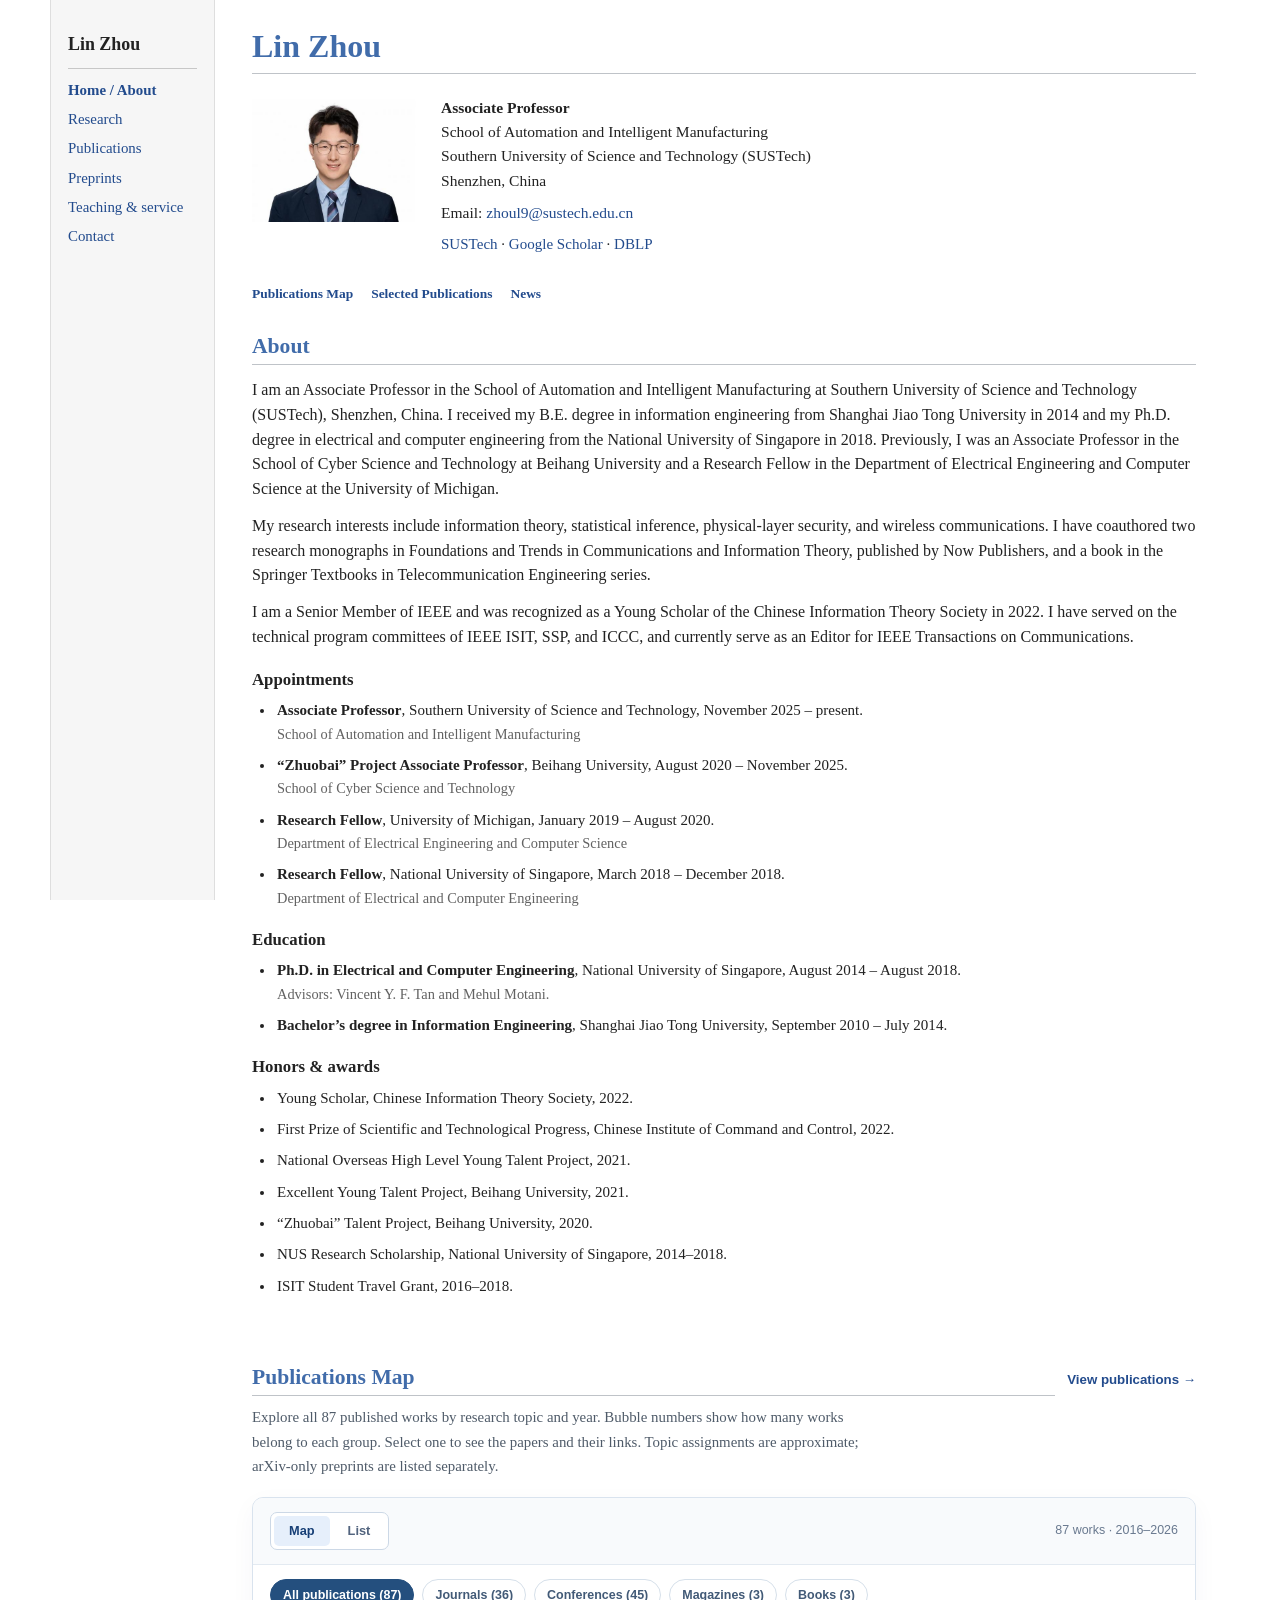
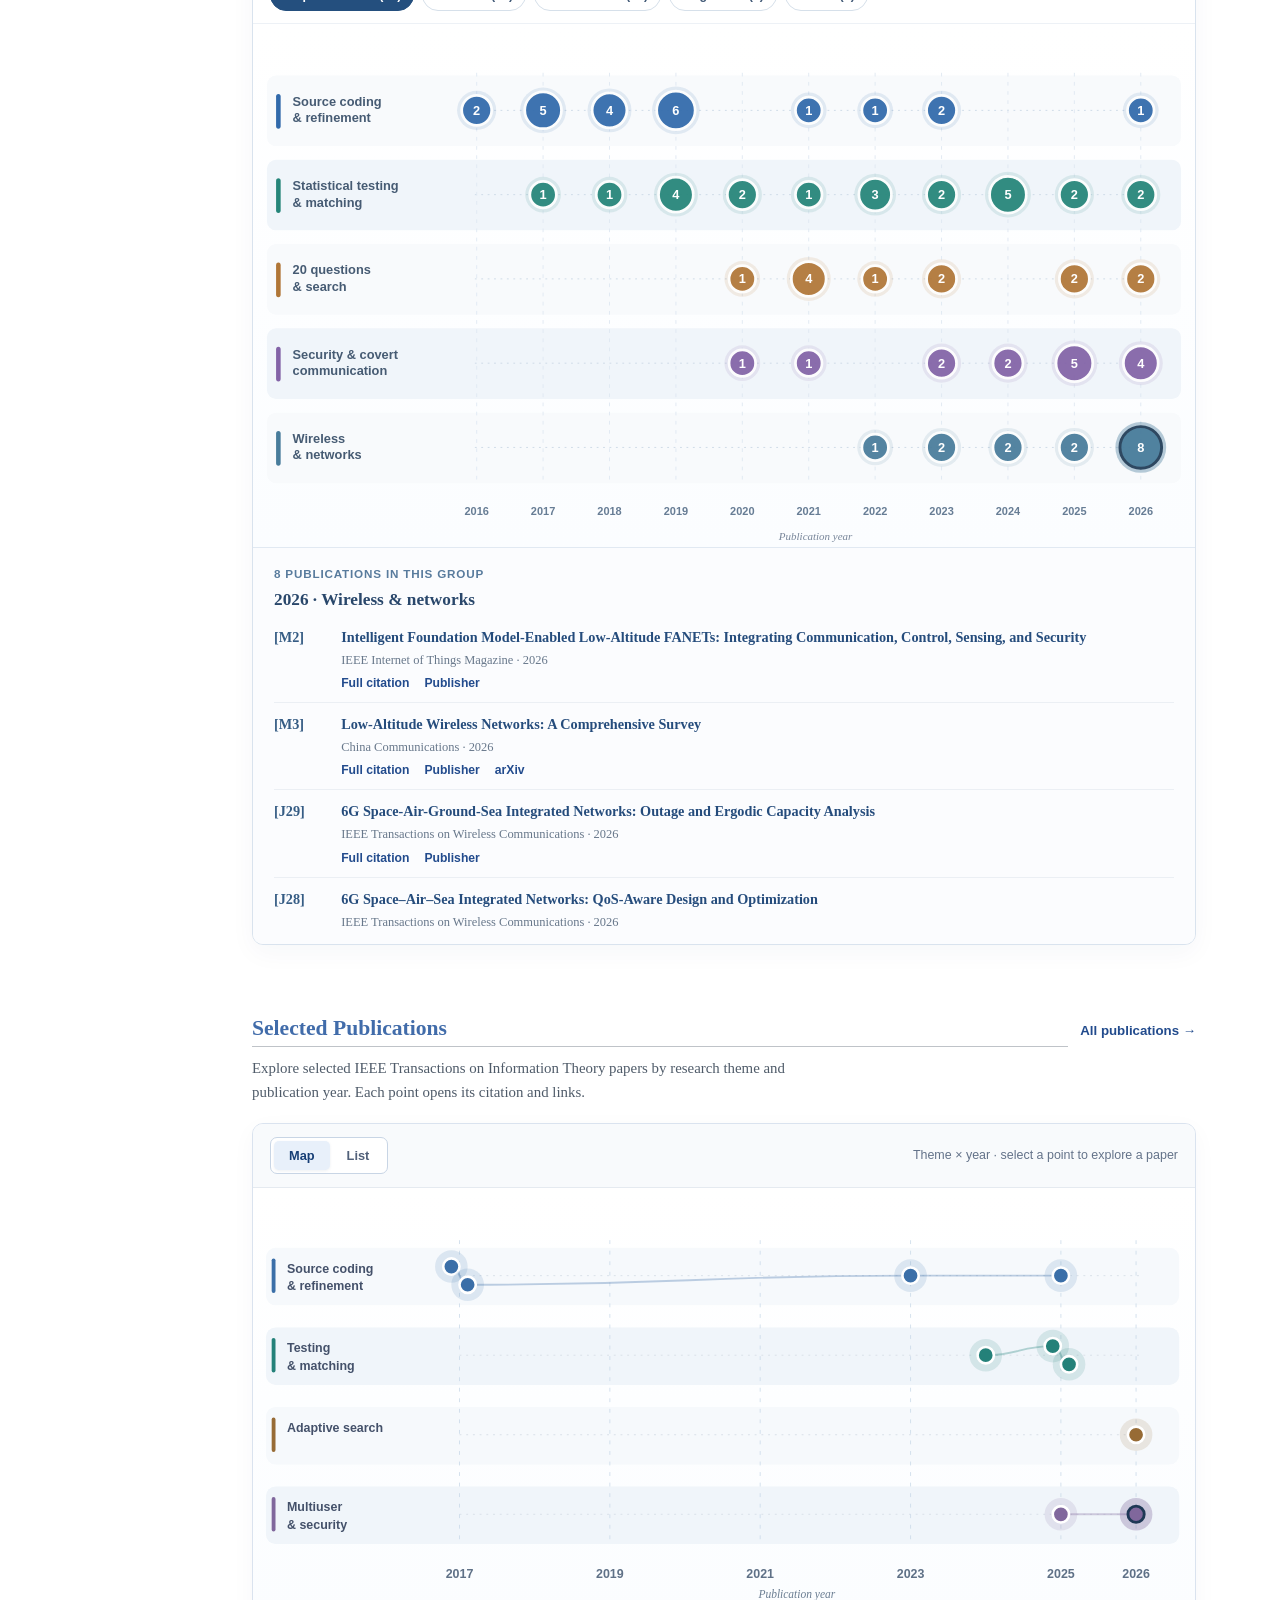
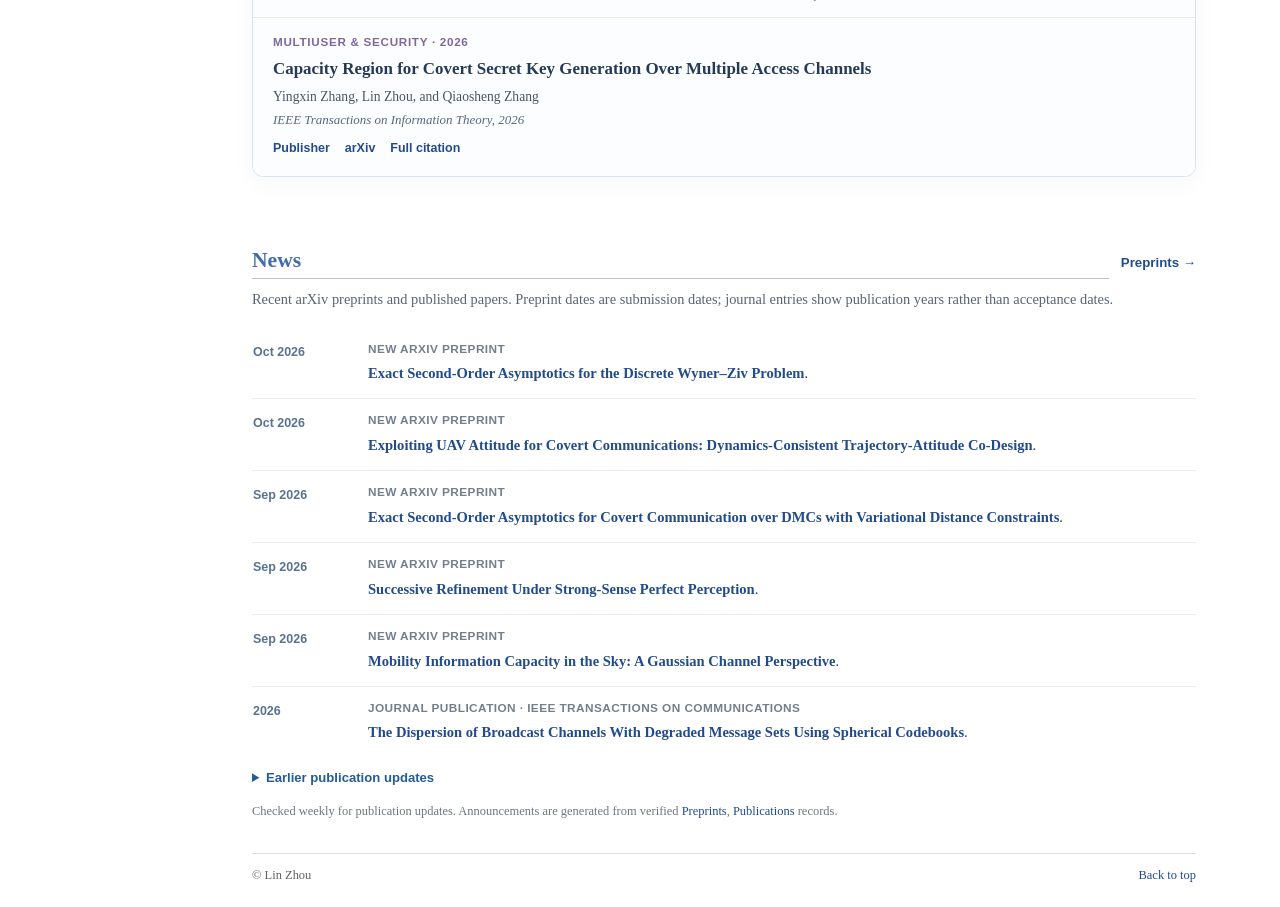
==== commit 9cac45cc: "Consolidate AI-assisted manuscripts into Preprints and add forthcoming IEEE TIT sequence-matching pa" ====
--- a/index.html
+++ b/index.html
@@ -23,7 +23,7 @@
   <script id="legacy-section-links">
     (() => {
       const pages = {research: 'research.html', publications: 'publications.html',
-        preprints: 'preprints.html', 'ai-papers': 'ai-aided-papers.html',
+        preprints: 'preprints.html', 'ai-papers': 'preprints.html',
         teaching: 'teaching.html', contact: 'contact.html'};
       const openLegacyLink = () => {
         const destination = pages[window.location.hash.slice(1)];
@@ -48,7 +48,6 @@
         <a href="research.html">Research</a>
         <a href="publications.html">Publications</a>
         <a href="preprints.html">Preprints</a>
-        <a href="ai-aided-papers.html">AI-Aided Papers</a>
         <a href="teaching.html">Teaching &amp; service</a>
         <a href="contact.html">Contact</a>
       </nav>
@@ -107,7 +106,7 @@
 <li class="news-entry"><time class="news-date" datetime="2026-09">Sep 2026</time><div class="news-copy"><p class="news-type">New arXiv preprint</p><a href="https://arxiv.org/abs/2609.14404">Successive Refinement Under Strong-Sense Perfect Perception</a>.</div></li>
 <li class="news-entry"><time class="news-date" datetime="2026-09">Sep 2026</time><div class="news-copy"><p class="news-type">New arXiv preprint</p><a href="https://arxiv.org/abs/2609.10436">Mobility Information Capacity in the Sky: A Gaussian Channel Perspective</a>.</div></li>
 <li class="news-entry"><time class="news-date" datetime="2026">2026</time><div class="news-copy"><p class="news-type">Journal publication · IEEE Transactions on Communications</p><a href="https://ieeexplore.ieee.org/document/11218870/">The Dispersion of Broadcast Channels With Degraded Message Sets Using Spherical Codebooks</a>.</div></li></ul><details class="news-older"><summary>Earlier publication updates</summary><ul class="news-feed"><li class="news-entry"><time class="news-date" datetime="2026">2026</time><div class="news-copy"><p class="news-type">Journal publication · IEEE Transactions on Wireless Communications</p><a href="https://ieeexplore.ieee.org/document/11355736/">Channel Inversion Power Control-Aided Multi-User Secret and Covert UAV Communications</a>.</div></li>
-<li class="news-entry"><time class="news-date" datetime="2026">2026</time><div class="news-copy"><p class="news-type">Journal publication · IEEE Transactions on Information Theory</p><a href="https://ieeexplore.ieee.org/document/11250997/">Capacity Region for Covert Secret Key Generation Over Multiple Access Channels</a>.</div></li></ul></details><p class="news-meta-note">Checked weekly for publication updates. Announcements are generated from verified <a href="preprints.html">Preprints</a>, <a href="ai-aided-papers.html">AI-Aided Papers</a>, and <a href="publications.html">Publications</a> records.</p></div>
+<li class="news-entry"><time class="news-date" datetime="2026">2026</time><div class="news-copy"><p class="news-type">Journal publication · IEEE Transactions on Information Theory</p><a href="https://ieeexplore.ieee.org/document/11250997/">Capacity Region for Covert Secret Key Generation Over Multiple Access Channels</a>.</div></li></ul></details><p class="news-meta-note">Checked weekly for publication updates. Announcements are generated from verified <a href="preprints.html">Preprints</a>, <a href="publications.html">Publications</a> records.</p></div>
 <!-- HOMEPAGE-NEWS:END -->
       </section>
       <footer><span>© Lin Zhou</span><a href="#main">Back to top</a></footer>
--- a/styles.css
+++ b/styles.css
@@ -23,3 +23,4 @@
 #ai-papers .ai-paper{display:grid;grid-template-columns:2.4em minmax(0,1fr);column-gap:.4em;align-items:baseline;list-style:none;padding:0;margin:0 0 18px;font-size:.94rem;line-height:1.65;}
 #ai-papers .ai-paper-number{font-weight:700;font-variant-numeric:tabular-nums;white-space:nowrap;}
 #ai-papers .ai-paper-citation{min-width:0;}
+#ai-papers .ai-paper-dates{font-size:.81rem;color:var(--muted);white-space:normal;}
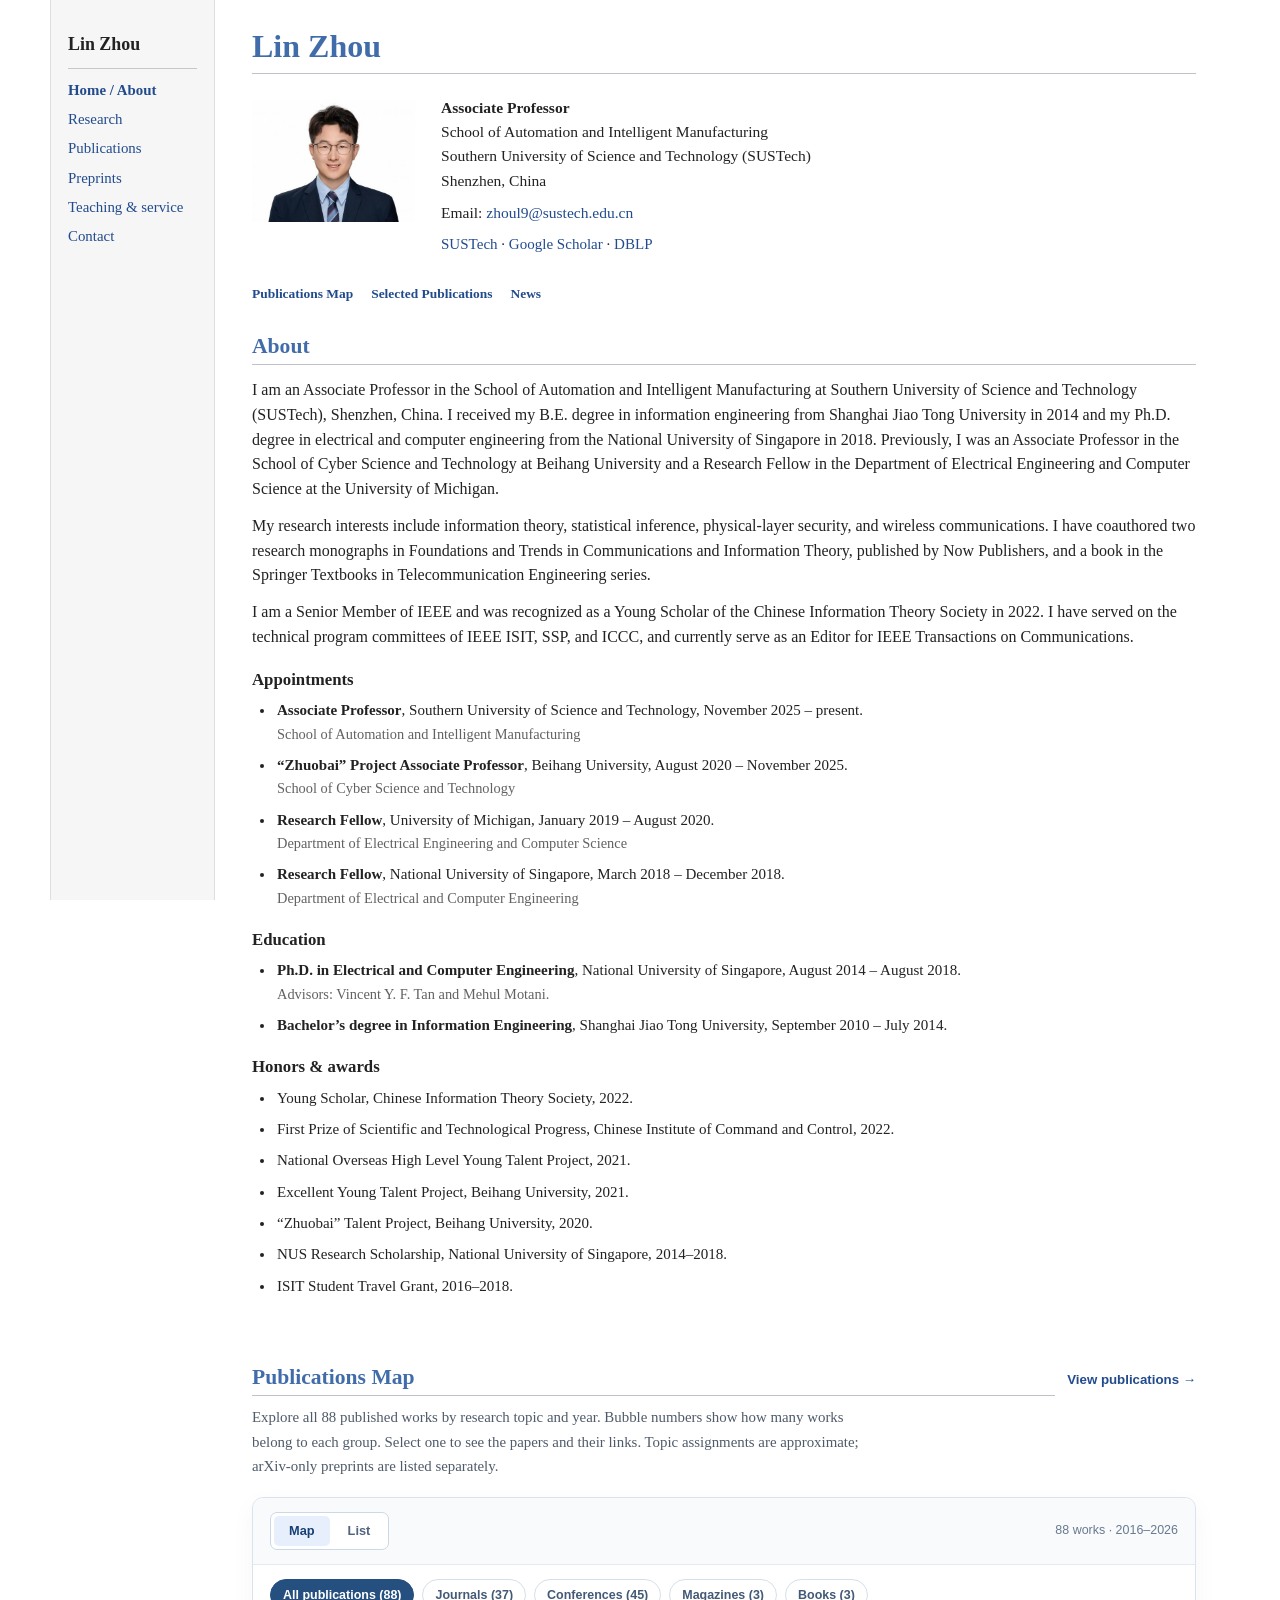
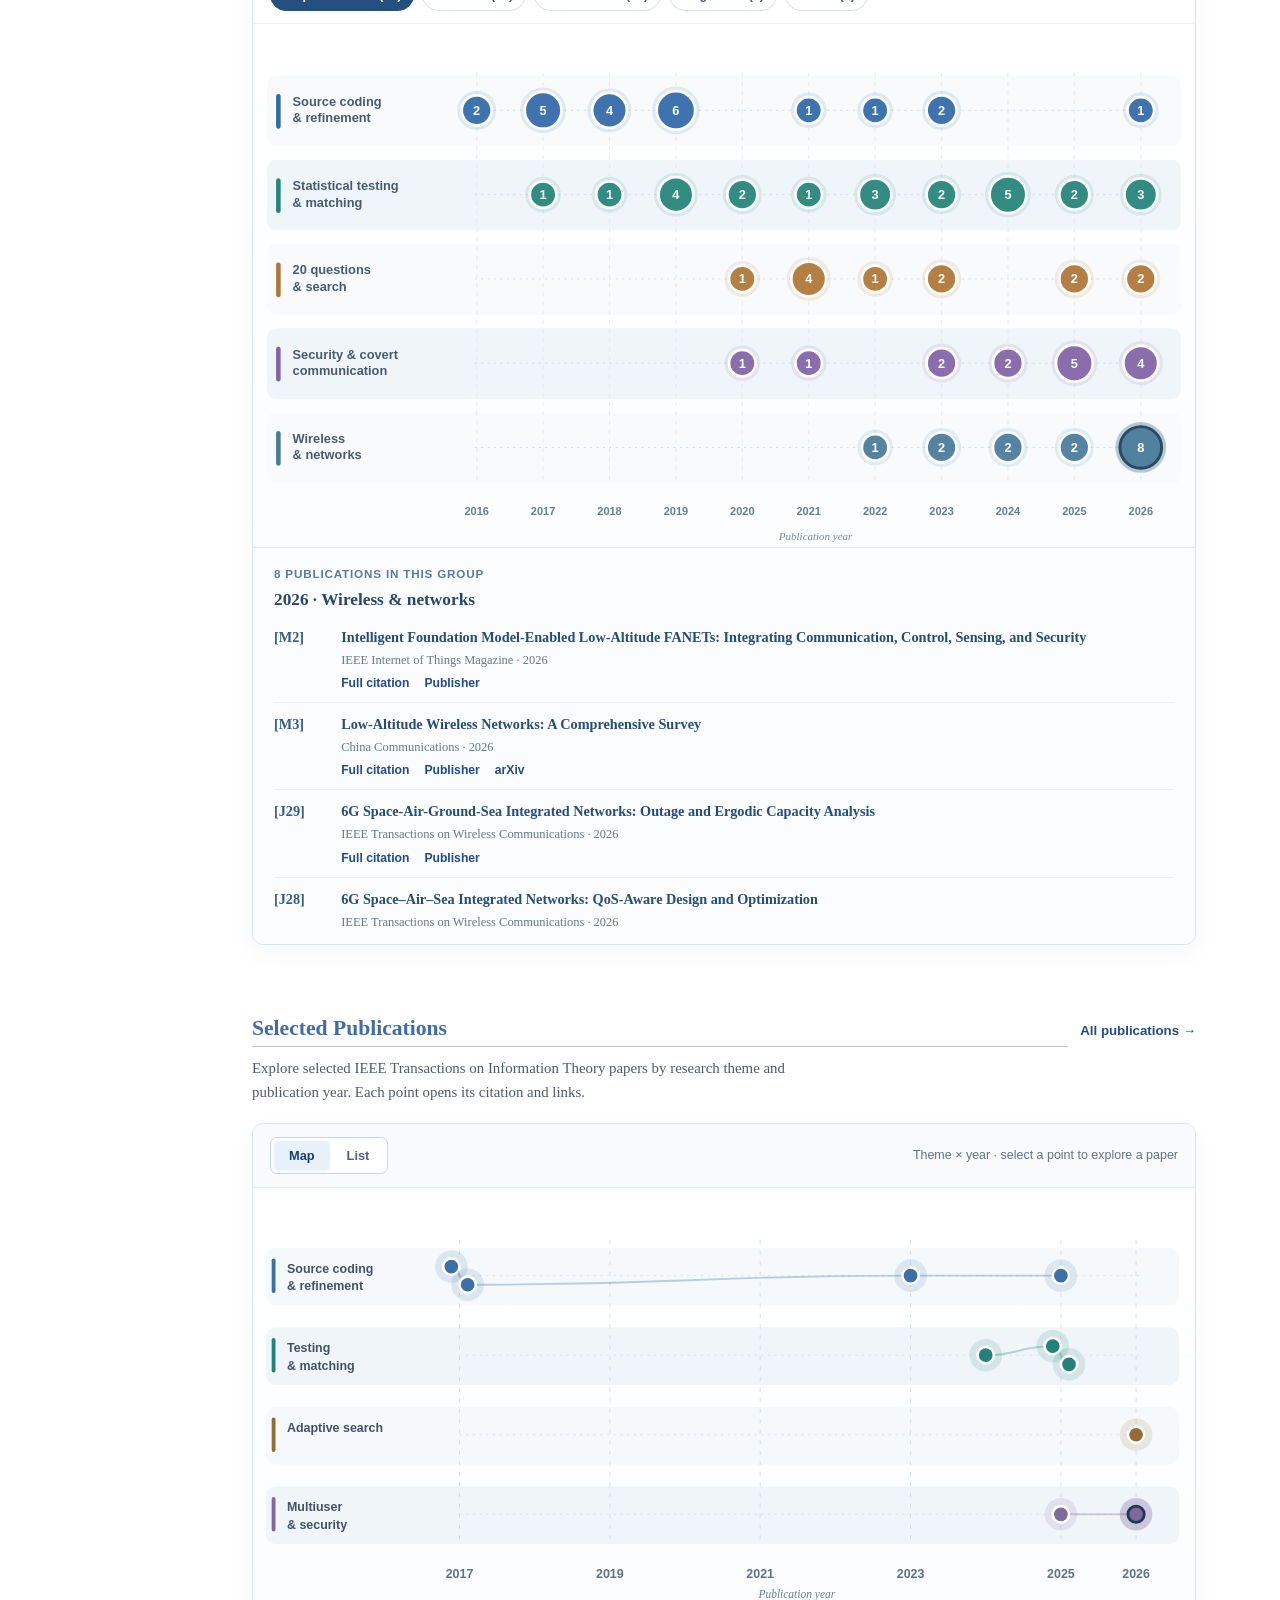
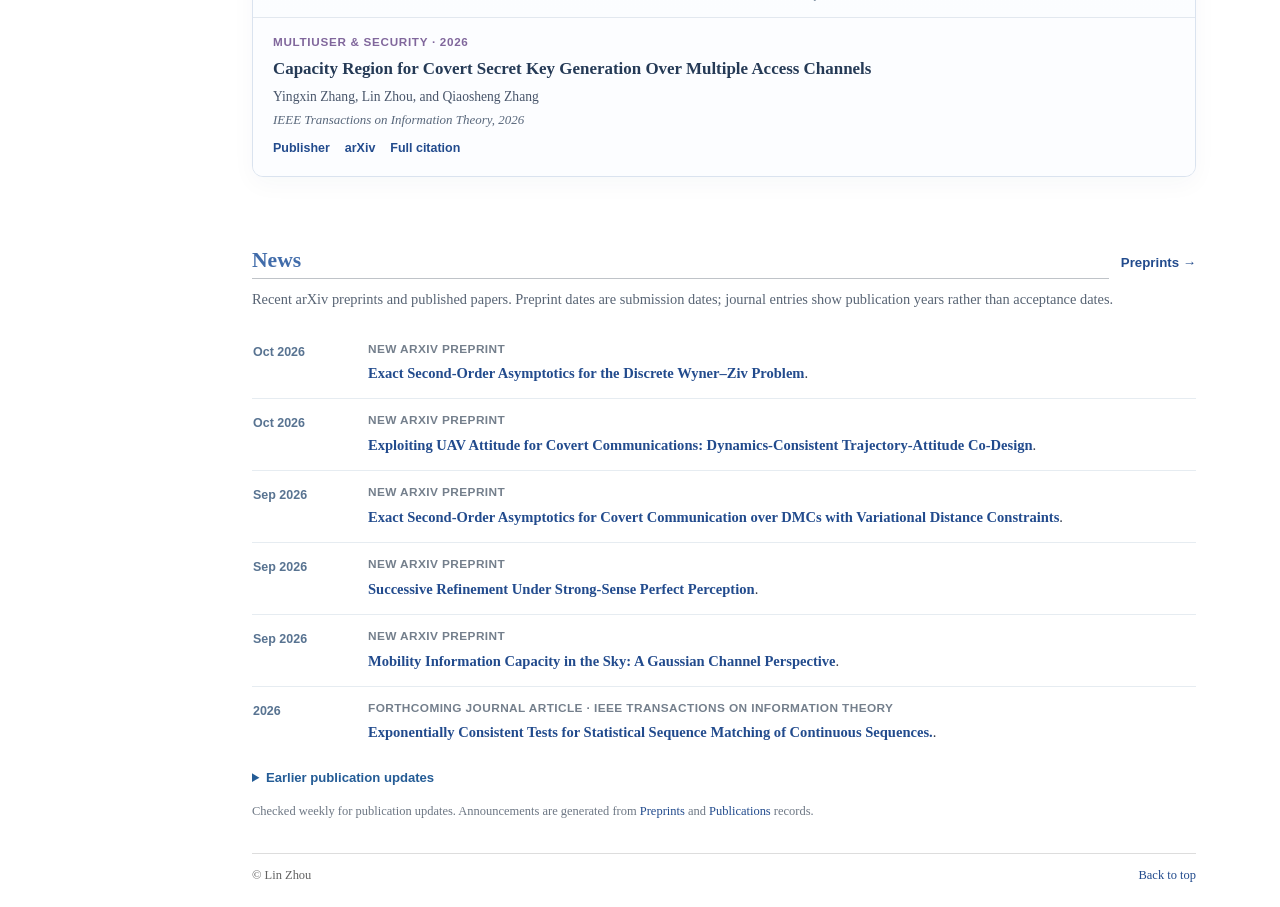
==== commit c57d9d16: "Refresh public pages, descending paper counts, and expanded homepage" ====
--- a/index.html
+++ b/index.html
@@ -88,8 +88,8 @@
 <!-- HOMEPAGE-PUBLICATIONS-MAP:START -->
 <div id="publications-map" class="home-feature full-map-section" aria-labelledby="publications-map-title">
 <div class="home-feature-heading"><h2 id="publications-map-title">Publications Map</h2><a class="home-feature-link" href="publications.html">View publications →</a></div>
-<p class="home-feature-intro">Explore all 87 published works by research topic and year. Bubble numbers show how many works belong to each group. Select one to see the papers and their links. Topic assignments are approximate; arXiv-only preprints are listed separately.</p>
-<div class="full-map-shell" data-full-publications-map><div class="full-map-topbar"><div class="full-map-mode" role="group" aria-label="Publications map mode"><button type="button" data-full-map-mode="map" aria-pressed="true">Map</button><button type="button" data-full-map-mode="list" aria-pressed="false">List</button></div><p class="full-map-meta">87 works · 2016–2026</p></div><div class="full-map-filters" data-full-map-filters role="group" aria-label="Filter the map by publication type"></div><div class="full-map-chart" data-full-map-chart></div><ol class="full-map-list" data-full-map-list hidden></ol><div class="full-map-detail" data-full-map-detail aria-label="Publication group details" aria-live="polite"></div><p class="full-map-fallback">Browse the full bibliography at <a href="publications.html">Publications</a>.</p><script type="application/json" data-full-map-data>[{"id":"book-low-latency-2025","number":"B3","title":"Low-Latency Communication: Theory and Applications","authors":"Lin Zhou and Lin Bai","venue":"Springer","year":2025,"publisherUrl":"https://link.springer.com/book/9783032066268","arxivUrl":"","type":"book","mapTheme":4},{"id":"book-twenty-questions-2025","number":"B2","title":"Twenty Questions with Random Error","authors":"Lin Zhou and Alfred Hero","venue":"Foundations and Trends in Communications and Information Theory","year":2025,"publisherUrl":"https://www.emerald.com/ftcit/article-abstract/22/4/394/1333188/Twenty-Questions-with-Random-Error?redirectedFrom=fulltext","arxivUrl":"","type":"book","mapTheme":2},{"id":"book-lossy-source-coding-2023","number":"B1","title":"Finite Blocklength Lossy Source Coding for Discrete Memoryless Sources","authors":"Lin Zhou and Mehul Motani","venue":"Foundations and Trends in Communications and Information Theory","year":2023,"publisherUrl":"https://www.emerald.com/ftcit/article-abstract/20/3/157/1332644/Finite-Blocklength-Lossy-Source-Coding-for?redirectedFrom=fulltext","arxivUrl":"https://arxiv.org/abs/2301.07871","type":"book","mapTheme":0},{"id":"journal-lawn-survey-2026","number":"M3","title":"Low-Altitude Wireless Networks: A Comprehensive Survey","authors":"Jun Wu, Yaoqi Yang, Weijie Yuan, Wenchao Liu, Jiacheng Wang, Tianqi Mao, Lin Zhou, Yuanhao Cui, Fan Liu, Geng Sun, Yiyan Ma, Nan Wu, Dezhi Zheng, Jindan Xu, Nan Ma, Zhiyong Feng, Wei Xu, Dusit Niyato, Chau Yuen, Xiaojun Jing, Zhiguo Shi, Bo Ai, Shi Jin, Dong In Kim, Jiangzhou Wang, Ping Zhang, Hao Yin, and Jun Zhang","venue":"China Communications","year":2026,"publisherUrl":"https://ieeexplore.ieee.org/document/11503149/","arxivUrl":"https://arxiv.org/abs/2509.11607","type":"magazine","mapTheme":4},{"id":"survey-fanets-2026","number":"M2","title":"Intelligent Foundation Model-Enabled Low-Altitude FANETs: Integrating Communication, Control, Sensing, and Security","authors":"Jinpeng Xu, Lin Zhou, Shuowen Zhang, Xin Xie, Weijie Yuan, and Jingjing Wang","venue":"IEEE Internet of Things Magazine","year":2026,"publisherUrl":"https://ieeexplore.ieee.org/document/11357972/","arxivUrl":"","type":"magazine","mapTheme":4},{"id":"survey-dd-isac-2024","number":"M1","title":"From OTFS to DD-ISAC: Integrating Sensing and Communications in the Delay Doppler Domain","authors":"Weijie Yuan, Lin Zhou, Saeid K. Dehkordi, Shuangyang Li, Pingzhi Fan, Giuseppe Caire, and Vincent Poor","venue":"IEEE Wireless Communications","year":2024,"publisherUrl":"https://ieeexplore.ieee.org/document/10638525/","arxivUrl":"","type":"magazine","mapTheme":4},{"id":"journal-broadcast-dispersion-2025","number":"J36","title":"The Dispersion of Broadcast Channels With Degraded Message Sets Using Spherical Codebooks","authors":"Zhuangfei Wu, Lin Bai, Jinpeng Xu, Lin Zhou, and Mehul Motani","venue":"IEEE Transactions on Communications","year":2026,"publisherUrl":"https://ieeexplore.ieee.org/document/11218870/","arxivUrl":"https://arxiv.org/abs/2410.17540","type":"journal","mapTheme":4},{"id":"journal-channel-inversion-uav-2026","number":"J35","title":"Channel Inversion Power Control-Aided Multi-User Secret and Covert UAV Communications","authors":"Yingqi He, Jinpeng Xu, Lin Zhou, Jingjing Wang, and Chunxiao Jiang","venue":"IEEE Transactions on Wireless Communications","year":2026,"publisherUrl":"https://ieeexplore.ieee.org/document/11355736/","arxivUrl":"","type":"journal","mapTheme":3},{"id":"journal-covert-key-generation-2026","number":"J34","title":"Capacity Region for Covert Secret Key Generation Over Multiple Access Channels","authors":"Yingxin Zhang, Lin Zhou, and Qiaosheng Zhang","venue":"IEEE Transactions on Information Theory","year":2026,"publisherUrl":"https://ieeexplore.ieee.org/document/11250997/","arxivUrl":"https://arxiv.org/abs/2504.05828","type":"journal","mapTheme":3},{"id":"journal-edp-routing-2026","number":"J33","title":"EDP Protocol: Advancing Mobility-Aware Drone Network Connectivity With Adaptive Routing","authors":"Jingjing Wang, Houze Feng, Jianrui Chen, Lin Zhou, Mengyuan Zhang, and Chunxiao Jiang","venue":"IEEE Transactions on Networking","year":2026,"publisherUrl":"https://ieeexplore.ieee.org/document/11301929/","arxivUrl":"","type":"journal","mapTheme":4},{"id":"journal-irs-diagnosis-2026","number":"J32","title":"Over-the-Air Diagnosis of Defective Elements in Intelligent Reflecting Surface","authors":"Ziyi Zhao, Zhaorui Wang, Lin Zhou, Chunsong Sun, Shuowen Zhang, Naofal Al-Dhahir, and Liang Liu","venue":"IEEE Transactions on Wireless Communications","year":2026,"publisherUrl":"https://ieeexplore.ieee.org/document/11515019/","arxivUrl":"https://arxiv.org/abs/2408.00379","type":"journal","mapTheme":4},{"id":"journal-mimo-mac-2026","number":"J31","title":"Achievable Second-Order Asymptotics for MIMO MAC with Additive Noise under Nearest Neighbor Decoding","authors":"Yiming Wang, Lin Bai, and Lin Zhou","venue":"IEEE Transactions on Communications","year":2026,"publisherUrl":"https://ieeexplore.ieee.org/document/11455495/","arxivUrl":"","type":"journal","mapTheme":4},{"id":"journal-multiple-moving-targets-2026","number":"J30","title":"Resolution Limits of Non-Adaptive 20 Questions Estimation for Tracking Multiple Moving Targets","authors":"Chunsong Sun, Lin Zhou, Jingjing Wang, Weijie Yuan, Chunxiao Jiang, and Alfred Hero","venue":"IEEE Transactions on Information Theory","year":2026,"publisherUrl":"https://ieeexplore.ieee.org/document/11417963/","arxivUrl":"https://arxiv.org/abs/2507.02274","type":"journal","mapTheme":2},{"id":"journal-sagsin-capacity-2026","number":"J29","title":"6G Space-Air-Ground-Sea Integrated Networks: Outage and Ergodic Capacity Analysis","authors":"Jinpeng Xu, Yingqi He, Lin Zhou, Jingjing Wang, Jun Du, and Chunxiao Jiang","venue":"IEEE Transactions on Wireless Communications","year":2026,"publisherUrl":"https://ieeexplore.ieee.org/document/11603906/","arxivUrl":"","type":"journal","mapTheme":4},{"id":"journal-sasin-qos-2026","number":"J28","title":"6G Space–Air–Sea Integrated Networks: QoS-Aware Design and Optimization","authors":"Yingqi He, Jinpeng Xu, Lin Zhou, Jingjing Wang, Jun Du, and Chunxiao Jiang","venue":"IEEE Transactions on Wireless Communications","year":2026,"publisherUrl":"https://ieeexplore.ieee.org/document/11643503/","arxivUrl":"","type":"journal","mapTheme":4},{"id":"journal-collaborative-uav-2025","number":"J27","title":"Collaborative Secret and Covert Communications for Multi-User Multi-Antenna Uplink UAV Systems: Design and Optimization","authors":"Jinpeng Xu, Lin Bai, Xin Xie, and Lin Zhou","venue":"IEEE Transactions on Wireless Communications","year":2025,"publisherUrl":"https://ieeexplore.ieee.org/document/10938035/","arxivUrl":"https://arxiv.org/abs/2407.05738","type":"journal","mapTheme":3},{"id":"journal-continuous-outlier-2025","number":"J26","title":"Exponentially Consistent Outlier Hypothesis Testing for Continuous Sequences","authors":"Lina Zhu and Lin Zhou","venue":"IEEE Transactions on Information Theory","year":2025,"publisherUrl":"https://ieeexplore.ieee.org/document/10915605/","arxivUrl":"https://arxiv.org/abs/2405.01161","type":"journal","mapTheme":1},{"id":"journal-mac-rac-2025","number":"J25","title":"Achievable Second-Order Asymptotics for MAC and RAC with Additive Non-Gaussian Noise","authors":"Yiming Wang, Lin Bai, Zhuangfei Wu, and Lin Zhou","venue":"IEEE Transactions on Information Theory","year":2025,"publisherUrl":"https://ieeexplore.ieee.org/document/11006123/","arxivUrl":"https://arxiv.org/abs/2410.10312","type":"journal","mapTheme":4},{"id":"journal-sequential-outlier-2025","number":"J24","title":"Sequential Outlier Hypothesis Testing under Universality Constraints","authors":"Jun Diao and Lin Zhou","venue":"IEEE Transactions on Information Theory","year":2025,"publisherUrl":"https://ieeexplore.ieee.org/document/11051023/","arxivUrl":"https://arxiv.org/abs/2404.14221","type":"journal","mapTheme":1},{"id":"journal-shannon-cipher-2025","number":"J23","title":"Successive Refinement of Shannon Cipher System Under Maximal Leakage","authors":"Zhuangfei Wu, Lin Bai, and Lin Zhou","venue":"IEEE Transactions on Information Theory","year":2025,"publisherUrl":"https://ieeexplore.ieee.org/document/10817153/","arxivUrl":"https://arxiv.org/abs/2308.07203","type":"journal","mapTheme":3},{"id":"journal-sequence-matching-2024","number":"J22","title":"Large and Small Deviations for Statistical Sequence Matching","authors":"Lin Zhou, Qianyun Wang, Jingjing Wang, Lin Bai, and Alfred Hero","venue":"IEEE Transactions on Information Theory","year":2024,"publisherUrl":"https://ieeexplore.ieee.org/document/10694735/","arxivUrl":"https://arxiv.org/abs/2407.02816","type":"journal","mapTheme":1},{"id":"journal-covert-mmwave-2023","number":"J21","title":"Covert Communication for Spatially Sparse mmWave Massive MIMO Channels","authors":"Lin Bai, Jinpeng Xu, and Lin Zhou","venue":"IEEE Transactions on Communications","year":2023,"publisherUrl":"https://ieeexplore.ieee.org/document/10021654/","arxivUrl":"","type":"journal","mapTheme":3},{"id":"journal-gaussian-refinement-2023","number":"J20","title":"Achievable Refined Asymptotics for Successive Refinement Using Gaussian Codebooks","authors":"Lin Bai, Zhuangfei Wu, and Lin Zhou","venue":"IEEE Transactions on Information Theory","year":2023,"publisherUrl":"https://ieeexplore.ieee.org/document/10042457/","arxivUrl":"https://arxiv.org/abs/2208.03926","type":"journal","mapTheme":0},{"id":"journal-moving-target-2023","number":"J19","title":"Resolution Limits of Non-Adaptive 20 Questions Search for a Moving Target","authors":"Lin Zhou and Alfred Hero","venue":"IEEE Transactions on Information Theory","year":2023,"publisherUrl":"https://ieeexplore.ieee.org/document/10144100/","arxivUrl":"https://arxiv.org/abs/2206.08884","type":"journal","mapTheme":2},{"id":"journal-satellite-terrestrial-2023","number":"J18","title":"Efficient User Scheduling for Uplink Hybrid Satellite-Terrestrial Communication","authors":"Lina Zhu, Lin Bai, Lin Zhou, and Jinho Choi","venue":"IEEE Transactions on Wireless Communications","year":2023,"publisherUrl":"https://ieeexplore.ieee.org/document/9903373/","arxivUrl":"https://arxiv.org/abs/2210.12920","type":"journal","mapTheme":4},{"id":"journal-multiple-targets-2022","number":"J17","title":"Resolution Limits of Non-Adaptive 20 Questions Search for Multiple Targets","authors":"Lin Zhou, Lin Bai, and Alfred Hero","venue":"IEEE Transactions on Information Theory","year":2022,"publisherUrl":"https://ieeexplore.ieee.org/document/9751771/","arxivUrl":"https://arxiv.org/abs/2101.06843","type":"journal","mapTheme":2},{"id":"journal-second-order-outlier-2022","number":"J16","title":"Second-Order Asymptotically Optimal Outlier Hypothesis Testing","authors":"Lin Zhou, Yun Wei, and Alfred Hero","venue":"IEEE Transactions on Information Theory","year":2022,"publisherUrl":"https://ieeexplore.ieee.org/document/9714361/","arxivUrl":"https://arxiv.org/abs/2009.03505","type":"journal","mapTheme":1},{"id":"journal-noisy-twenty-questions-2021","number":"J15","title":"Resolution Limits for the Noisy Non-Adaptive 20 Questions Problem","authors":"Lin Zhou and Alfred Hero","venue":"IEEE Transactions on Information Theory","year":2021,"publisherUrl":"https://ieeexplore.ieee.org/document/9316946/","arxivUrl":"https://arxiv.org/abs/2004.07231","type":"journal","mapTheme":2},{"id":"journal-privacy-utility-2021","number":"J14","title":"Privacy-Utility Tradeoff for Hypothesis Testing Over A Noisy Channel","authors":"Lin Zhou and Daming Cao","venue":"IEEE Transactions on Information Forensics and Security","year":2021,"publisherUrl":"https://ieeexplore.ieee.org/document/9448074/","arxivUrl":"https://arxiv.org/abs/2006.02869","type":"journal","mapTheme":3},{"id":"journal-distributed-detection-2020","number":"J13","title":"Distributed Detection with Empirically Observed Statistics","authors":"Haiyun He, Lin Zhou, and Vincent Y. F. Tan","venue":"IEEE Transactions on Information Theory","year":2020,"publisherUrl":"https://ieeexplore.ieee.org/document/8993856/","arxivUrl":"https://arxiv.org/abs/1903.05819","type":"journal","mapTheme":1},{"id":"journal-private-key-helper-2020","number":"J12","title":"Multiple Private Key Generation for Continuous Memoryless Sources with A Helper","authors":"Lin Zhou","venue":"IEEE Transactions on Information Forensics and Security","year":2020,"publisherUrl":"https://ieeexplore.ieee.org/document/8998209/","arxivUrl":"https://arxiv.org/abs/2009.02852","type":"journal","mapTheme":3},{"id":"journal-statistical-classification-2020","number":"J11","title":"Second-Order Asymptotically Optimal Statistical Classification","authors":"Lin Zhou, Vincent Y. F. Tan, and Mehul Motani","venue":"Information and Inference: A Journal of IMA","year":2020,"publisherUrl":"https://academic.oup.com/imaiai/article/9/1/81/5292489","arxivUrl":"https://arxiv.org/abs/1806.00739","type":"journal","mapTheme":1},{"id":"journal-causal-side-information-2019","number":"J10","title":"Exponential Strong Converse for Successive Refinement with Causal Decoder Side Information","authors":"Lin Zhou and Alfred Hero","venue":"Entropy","year":2019,"publisherUrl":"https://www.mdpi.com/1099-4300/21/4/410","arxivUrl":"https://arxiv.org/abs/1901.01356","type":"journal","mapTheme":0},{"id":"journal-gaussian-codebooks-2019","number":"J9","title":"Refined Asymptotics for Rate-Distortion using Gaussian Codebooks for Arbitrary Sources","authors":"Lin Zhou, Vincent Y. F. Tan, and Mehul Motani","venue":"IEEE Transactions on Information Theory","year":2019,"publisherUrl":"https://ieeexplore.ieee.org/document/8576660/","arxivUrl":"https://arxiv.org/abs/1708.04778","type":"journal","mapTheme":0},{"id":"journal-lossy-multiconnectivity-2019","number":"J8","title":"On Lossy Multi-Connectivity: Finite Blocklength Performance and Second-Order Asymptotics","authors":"Lin Zhou, Albrecht Wolf, and Mehul Motani","venue":"IEEE Journal on Selected Areas in Communications","year":2019,"publisherUrl":"https://ieeexplore.ieee.org/document/8638948/","arxivUrl":"","type":"journal","mapTheme":0},{"id":"journal-mismatched-jscc-2019","number":"J7","title":"The Dispersion of Mismatched Joint Source-Channel Coding for Arbitrary Sources and Additive Channels","authors":"Lin Zhou, Vincent Y. F. Tan, and Mehul Motani","venue":"IEEE Transactions on Information Theory","year":2019,"publisherUrl":"https://ieeexplore.ieee.org/document/8490885/","arxivUrl":"https://arxiv.org/abs/1711.11206","type":"journal","mapTheme":0},{"id":"journal-two-hop-converse-2019","number":"J6","title":"A Strong Converse Theorem for Hypothesis Testing Against Independence over a Two-Hop Network","authors":"Daming Cao, Lin Zhou, and Vincent Y. F. Tan","venue":"Entropy","year":2019,"publisherUrl":"https://www.mdpi.com/1099-4300/21/12/1171","arxivUrl":"https://arxiv.org/abs/1808.05366","type":"journal","mapTheme":1},{"id":"journal-two-lossy-problems-2019","number":"J5","title":"Non-Asymptotic Converse Bounds and Refined Asymptotics for Two Source Coding Problems","authors":"Lin Zhou and Mehul Motani","venue":"IEEE Transactions on Information Theory","year":2019,"publisherUrl":"https://ieeexplore.ieee.org/document/8731866/","arxivUrl":"https://arxiv.org/abs/1708.05496","type":"journal","mapTheme":0},{"id":"journal-content-identification-2018","number":"J4","title":"Exponential Strong Converse for Content Identification with Lossy Recovery","authors":"Lin Zhou, Vincent Y. F. Tan, Lei Yu, and Mehul Motani","venue":"IEEE Transactions on Information Theory","year":2018,"publisherUrl":"https://ieeexplore.ieee.org/document/8370709/","arxivUrl":"https://arxiv.org/abs/1702.06649","type":"journal","mapTheme":1},{"id":"journal-streaming-compression-2018","number":"J3","title":"Achievable Moderate Deviations Asymptotics for Streaming Compression of Correlated Sources","authors":"Lin Zhou, Vincent Y. F. Tan, and Mehul Motani","venue":"IEEE Transactions on Information Theory","year":2018,"publisherUrl":"https://ieeexplore.ieee.org/document/8239841/","arxivUrl":"https://arxiv.org/abs/1604.07151","type":"journal","mapTheme":0},{"id":"journal-gray-wyner-2017","number":"J2","title":"Discrete Lossy Gray-Wyner Revisited: Second-order Asymptotics, Large and Moderate Deviations","authors":"Lin Zhou, Vincent Y. F. Tan, and Mehul Motani","venue":"IEEE Transactions on Information Theory","year":2017,"publisherUrl":"https://ieeexplore.ieee.org/document/7797178/","arxivUrl":"https://arxiv.org/abs/1512.01090","type":"journal","mapTheme":0},{"id":"journal-successive-refinement-2017","number":"J1","title":"Second-Order and Moderate Deviation Asymptotics for Successive Refinement","authors":"Lin Zhou, Vincent Y. F. Tan, and Mehul Motani","venue":"IEEE Transactions on Information Theory","year":2017,"publisherUrl":"https://ieeexplore.ieee.org/document/7866007/","arxivUrl":"https://arxiv.org/abs/1601.04500","type":"journal","mapTheme":0},{"id":"conf-ieee-11653813","number":"C45","title":"Exponentially Consistent Low-Complexity Outlier Hypothesis Testing for Continuous Sequences","authors":"Lina Zhu and Lin Zhou","venue":"IEEE International Symposium on Information Theory (ISIT)","year":2026,"publisherUrl":"https://ieeexplore.ieee.org/document/11653813/","arxivUrl":"https://arxiv.org/abs/2601.19248","type":"conference","mapTheme":1},{"id":"conf-ieee-11653881","number":"C44","title":"Exponentially Consistent Low Complexity Test for Sequential Outlier Hypothesis Testing","authors":"Jun Diao, Jingjing Wang, and Lin Zhou","venue":"IEEE International Symposium on Information Theory (ISIT)","year":2026,"publisherUrl":"https://ieeexplore.ieee.org/document/11653881/","arxivUrl":"","type":"conference","mapTheme":1},{"id":"conf-ieee-11653945","number":"C43","title":"Privacy-Resolution Tradeoff for Adaptive Noisy Twenty Questions Estimation","authors":"Chunsong Sun and Lin Zhou","venue":"IEEE International Symposium on Information Theory (ISIT)","year":2026,"publisherUrl":"https://ieeexplore.ieee.org/document/11653945/","arxivUrl":"https://arxiv.org/abs/2601.16825","type":"conference","mapTheme":2},{"id":"conf-ieee-11653958","number":"C42","title":"Second-Order Asymptotics for Covert Communication over MIMO AWGN Channels","authors":"Changhong Liu, Jingjing Wang, and Lin Zhou","venue":"IEEE International Symposium on Information Theory (ISIT)","year":2026,"publisherUrl":"https://ieeexplore.ieee.org/document/11653958/","arxivUrl":"","type":"conference","mapTheme":3},{"id":"conf-ieee-11654021","number":"C41","title":"Secret Key Capacity under Maximal Leakage","authors":"Yingxin Zhang and Lin Zhou","venue":"IEEE International Symposium on Information Theory (ISIT)","year":2026,"publisherUrl":"https://ieeexplore.ieee.org/document/11654021/","arxivUrl":"","type":"conference","mapTheme":3},{"id":"conf-ieee-11654088","number":"C40","title":"Rate-Distortion-Perception Tradeoff for the Gray-Wyner Problem","authors":"Yu Yang, Yingxin Zhang, Weijie Yuan, and Lin Zhou","venue":"IEEE International Symposium on Information Theory (ISIT)","year":2026,"publisherUrl":"https://ieeexplore.ieee.org/document/11654088/","arxivUrl":"https://arxiv.org/abs/2601.11257","type":"conference","mapTheme":0},{"id":"conf-ieee-11148106","number":"C39","title":"Covert Integrated Sensing and Communication for UAV Systems Exploiting Prior Information","authors":"Xin Xie, Jian Sun, Jinpeng Xu, and Lin Zhou","venue":"IEEE/CIC International Conference on Communications in China (ICCC Workshops)","year":2025,"publisherUrl":"https://ieeexplore.ieee.org/document/11148106/","arxivUrl":"","type":"conference","mapTheme":3},{"id":"conf-ieee-11148720","number":"C38","title":"Sparse Regression Codes for Covert Communication over Multiple Access Channels","authors":"Haolin Jiang, Yiming Wang, Zhuangfei Wu, and Lin Zhou","venue":"IEEE/CIC International Conference on Communications in China (ICCC)","year":2025,"publisherUrl":"https://ieeexplore.ieee.org/document/11148720/","arxivUrl":"","type":"conference","mapTheme":3},{"id":"conf-ieee-11240257","number":"C37","title":"Capacity Region for Covert Secret Key Generation over Multiple Access Channels","authors":"Yingxin Zhang, Lin Zhou, and Qiaosheng Zhang","venue":"IEEE Information Theory Workshop (ITW)","year":2025,"publisherUrl":"https://ieeexplore.ieee.org/document/11240257/","arxivUrl":"","type":"conference","mapTheme":3},{"id":"conf-ieee-11240310","number":"C36","title":"Resolution Limits of Non-Adaptive 20 Questions Estimation for Tracking Multiple Moving Targets","authors":"Chunsong Sun, Lin Zhou, Jingjing Wang, Weijie Yuan, Chunxiao Jiang, and Alfred Hero","venue":"IEEE Information Theory Workshop (ITW)","year":2025,"publisherUrl":"https://ieeexplore.ieee.org/document/11240310/","arxivUrl":"","type":"conference","mapTheme":2},{"id":"conf-ieee-10619312","number":"C35","title":"Large Deviations for Statistical Sequence Matching","authors":"Lin Zhou, Qianyun Wang, Jingjing Wang, Lin Bai, and Alfred Hero","venue":"IEEE International Symposium on Information Theory (ISIT)","year":2024,"publisherUrl":"https://ieeexplore.ieee.org/document/10619312/","arxivUrl":"","type":"conference","mapTheme":1},{"id":"conf-ieee-10681761","number":"C34","title":"Two-User Collaborative Secret and Covert Uplink Communications in UAV Systems","authors":"Yingqi He, Jinpeng Xu, and Lin Zhou","venue":"IEEE/CIC International Conference on Communications in China (ICCC)","year":2024,"publisherUrl":"https://ieeexplore.ieee.org/document/10681761/","arxivUrl":"","type":"conference","mapTheme":3},{"id":"conf-ieee-10681901","number":"C33","title":"Second-order Asymptotics for Asymmetric Broadcast Channel with non-Gaussian Noise","authors":"Zhuangfei Wu, Lin Zhou, Jinpeng Xu, and Lin Bai","venue":"IEEE/CIC International Conference on Communications in China (ICCC)","year":2024,"publisherUrl":"https://ieeexplore.ieee.org/document/10681901/","arxivUrl":"","type":"conference","mapTheme":4},{"id":"conf-ieee-10693783","number":"C32","title":"Secret and Covert Communications for Multi-Antenna Uplink UAV Systems","authors":"Jinpeng Xu, Lin Zhou, Xin Xie, and Lin Bai","venue":"IEEE/CIC International Conference on Communications in China (ICCC Workshops)","year":2024,"publisherUrl":"https://ieeexplore.ieee.org/document/10693783/","arxivUrl":"","type":"conference","mapTheme":3},{"id":"conf-ieee-10806935","number":"C31","title":"Large Deviations for Outlier Hypothesis Testing of Continuous Sequences","authors":"Lina Zhu and Lin Zhou","venue":"IEEE Information Theory Workshop (ITW)","year":2024,"publisherUrl":"https://ieeexplore.ieee.org/document/10806935/","arxivUrl":"","type":"conference","mapTheme":1},{"id":"conf-ieee-10806954","number":"C30","title":"Sequential Outlier Hypothesis Testing under Universality Constraints","authors":"Jun Diao and Lin Zhou","venue":"IEEE Information Theory Workshop (ITW)","year":2024,"publisherUrl":"https://ieeexplore.ieee.org/document/10806954/","arxivUrl":"","type":"conference","mapTheme":1},{"id":"conf-ieee-10807011","number":"C29","title":"Large Deviations for Outlier Hypothesis Testing with Distribution Uncertainty","authors":"Xiaotian Zhang, Jun Diao, and Lin Zhou","venue":"IEEE Information Theory Workshop (ITW)","year":2024,"publisherUrl":"https://ieeexplore.ieee.org/document/10807011/","arxivUrl":"","type":"conference","mapTheme":1},{"id":"conf-ieee-10095947","number":"C28","title":"Achievable Error Exponents for Almost Fixed-Length M-Ary Hypothesis Testing","authors":"Jun Diao, Lin Zhou, and Lin Bai","venue":"IEEE International Conference on Acoustics, Speech and Signal Processing (ICASSP)","year":2023,"publisherUrl":"https://ieeexplore.ieee.org/document/10095947/","arxivUrl":"","type":"conference","mapTheme":1},{"id":"conf-ieee-10206515","number":"C27","title":"Successive Refinement of Shannon Cipher System Under Maximal Leakage","authors":"Zhuangfei Wu, Lin Bai, and Lin Zhou","venue":"IEEE International Symposium on Information Theory (ISIT)","year":2023,"publisherUrl":"https://ieeexplore.ieee.org/document/10206515/","arxivUrl":"","type":"conference","mapTheme":3},{"id":"conf-ieee-10206654","number":"C26","title":"Achievable Error Exponents for Almost Fixed-Length M-ary Classification","authors":"Jun Diao, Lin Zhou, and Lin Bai","venue":"IEEE International Symposium on Information Theory (ISIT)","year":2023,"publisherUrl":"https://ieeexplore.ieee.org/document/10206654/","arxivUrl":"","type":"conference","mapTheme":1},{"id":"conf-ieee-10206995","number":"C25","title":"Achievable Resolution Limits of Noisy Adaptive 20 Questions Estimation for Multiple Targets","authors":"Chunsong Sun and Lin Zhou","venue":"IEEE International Symposium on Information Theory (ISIT)","year":2023,"publisherUrl":"https://ieeexplore.ieee.org/document/10206995/","arxivUrl":"","type":"conference","mapTheme":2},{"id":"conf-ieee-10436789","number":"C24","title":"Achievable Second-Order Asymptotics for Additive Non-Gaussian MAC and RAC","authors":"Yiming Wang, Lin Zhou, and Lin Bai","venue":"IEEE Global Communications Conference (GLOBECOM)","year":2023,"publisherUrl":"https://ieeexplore.ieee.org/document/10436789/","arxivUrl":"","type":"conference","mapTheme":4},{"id":"conf-ieee-9834418","number":"C23","title":"Achievable Error Exponents for Almost Fixed-Length Binary Classification","authors":"Lin Bai, Jun Diao, and Lin Zhou","venue":"IEEE International Symposium on Information Theory (ISIT)","year":2022,"publisherUrl":"https://ieeexplore.ieee.org/document/9834418/","arxivUrl":"","type":"conference","mapTheme":1},{"id":"conf-ieee-9834848","number":"C22","title":"Excess-Distortion Exponents for Successive Refinement Using Gaussian Codebooks","authors":"Zhuangfei Wu, Lin Bai, and Lin Zhou","venue":"IEEE International Symposium on Information Theory (ISIT)","year":2022,"publisherUrl":"https://ieeexplore.ieee.org/document/9834848/","arxivUrl":"","type":"conference","mapTheme":0},{"id":"conf-ieee-9834868","number":"C21","title":"Asymptotics for Outlier Hypothesis Testing","authors":"Lin Zhou, Yun Wei, and Alfred Hero","venue":"IEEE International Symposium on Information Theory (ISIT)","year":2022,"publisherUrl":"https://ieeexplore.ieee.org/document/9834868/","arxivUrl":"","type":"conference","mapTheme":1},{"id":"conf-ieee-9896709","number":"C20","title":"UAMP-Based Channel Estimation for OTFS in the Presence of the Fractional Doppler with HMM Prior","authors":"Zhongjie Li, Weijie Yuan, and Lin Zhou","venue":"IEEE/CIC International Conference on Communications in China (ICCC Workshops)","year":2022,"publisherUrl":"https://ieeexplore.ieee.org/document/9896709/","arxivUrl":"","type":"conference","mapTheme":4},{"id":"conf-ieee-9414680","number":"C19","title":"Resolution Limits of 20 Questions Search Strategies for Moving Targets","authors":"Lin Zhou and Alfred Hero","venue":"IEEE International Conference on Acoustics, Speech and Signal Processing (ICASSP)","year":2021,"publisherUrl":"https://ieeexplore.ieee.org/document/9414680/","arxivUrl":"https://arxiv.org/abs/2103.08097","type":"conference","mapTheme":2},{"id":"conf-ieee-9517860","number":"C18","title":"Achievable Resolution Limits for the Noisy Adaptive 20 Questions Problem","authors":"Lin Zhou and Alfred Hero","venue":"IEEE International Symposium on Information Theory (ISIT)","year":2021,"publisherUrl":"https://ieeexplore.ieee.org/document/9517860/","arxivUrl":"https://arxiv.org/abs/2105.00265","type":"conference","mapTheme":2},{"id":"conf-ieee-9517915","number":"C17","title":"Resolution Limits of Non-Adaptive 20 Questions Estimation for Multiple Targets","authors":"Lin Zhou and Alfred Hero","venue":"IEEE International Symposium on Information Theory (ISIT)","year":2021,"publisherUrl":"https://ieeexplore.ieee.org/document/9517915/","arxivUrl":"","type":"conference","mapTheme":2},{"id":"conf-ieee-9518054","number":"C16","title":"Achievable Second-Order Asymptotics for Successive Refinement Using Gaussian Codebooks","authors":"Lin Bai, Zhuangfei Wu, and Lin Zhou","venue":"IEEE International Symposium on Information Theory (ISIT)","year":2021,"publisherUrl":"https://ieeexplore.ieee.org/document/9518054/","arxivUrl":"","type":"conference","mapTheme":0},{"id":"conf-ieee-9611462","number":"C15","title":"Second-Order Asymptotically Optimal Outlying Sequence Detection with Reject Option","authors":"Lin Zhou, Alfred Hero, and Yun Wei","venue":"IEEE Information Theory Workshop (ITW)","year":2021,"publisherUrl":"https://ieeexplore.ieee.org/document/9611462/","arxivUrl":"","type":"conference","mapTheme":1},{"id":"conf-ieee-9174277","number":"C14","title":"Resolution Limits of Non-Adaptive Querying for Noisy 20 Questions Estimation","authors":"Lin Zhou and Alfred Hero","venue":"IEEE International Symposium on Information Theory (ISIT)","year":2020,"publisherUrl":"https://ieeexplore.ieee.org/document/9174277/","arxivUrl":"","type":"conference","mapTheme":2},{"id":"conf-ieee-8849560","number":"C13","title":"Exponential Strong Converse for Successive Refinement with Causal Decoder Side Information","authors":"Lin Zhou and Alfred Hero","venue":"IEEE International Symposium on Information Theory (ISIT)","year":2019,"publisherUrl":"https://ieeexplore.ieee.org/document/8849560/","arxivUrl":"","type":"conference","mapTheme":0},{"id":"conf-ieee-8849721","number":"C12","title":"Second-Order Asymptotically Optimal Statistical Classification","authors":"Lin Zhou, Vincent Y. F. Tan, and Mehul Motani","venue":"IEEE International Symposium on Information Theory (ISIT)","year":2019,"publisherUrl":"https://ieeexplore.ieee.org/document/8849721/","arxivUrl":"","type":"conference","mapTheme":1},{"id":"conf-ieee-8849768","number":"C11","title":"Strong Converse for Hypothesis Testing Against Independence over a Two-Hop Network","authors":"Daming Cao, Lin Zhou, and Vincent Y. F. Tan","venue":"IEEE International Symposium on Information Theory (ISIT)","year":2019,"publisherUrl":"https://ieeexplore.ieee.org/document/8849768/","arxivUrl":"","type":"conference","mapTheme":1},{"id":"conf-ieee-8989062","number":"C10","title":"Distributed Detection with Empirically Observed Statistics","authors":"Haiyun He, Lin Zhou, and Vincent Y. F. Tan","venue":"IEEE Information Theory Workshop (ITW)","year":2019,"publisherUrl":"https://ieeexplore.ieee.org/document/8989062/","arxivUrl":"","type":"conference","mapTheme":1},{"id":"conf-ieee-8437506","number":"C9","title":"Second-Order Asymptotics of Rate-Distortion using Gaussian Codebooks for Arbitrary Sources","authors":"Lin Zhou, Vincent Y. F. Tan, and Mehul Motani","venue":"IEEE International Symposium on Information Theory (ISIT)","year":2018,"publisherUrl":"https://ieeexplore.ieee.org/document/8437506/","arxivUrl":"","type":"conference","mapTheme":0},{"id":"conf-ieee-8437616","number":"C8","title":"Second-Order Asymptotics of Universal JSCC for Arbitrary Sources and Additive Channels","authors":"Lin Zhou, Vincent Y.F. Tan, and Mehul Motani","venue":"IEEE International Symposium on Information Theory (ISIT)","year":2018,"publisherUrl":"https://ieeexplore.ieee.org/document/8437616/","arxivUrl":"","type":"conference","mapTheme":0},{"id":"conf-ieee-8647459","number":"C7","title":"On the Finite Blocklength Performance of Lossy Multi-Connectivity","authors":"Lin Zhou, Albrecht Wolf, and Mehul Motani","venue":"IEEE Global Communications Conference (GLOBECOM)","year":2018,"publisherUrl":"https://ieeexplore.ieee.org/document/8647459/","arxivUrl":"","type":"conference","mapTheme":0},{"id":"conf-ieee-8006664","number":"C6","title":"Strong converse for content identification with lossy recovery","authors":"Lin Zhou, Vincent Y. F. Tan, and Mehul Motani","venue":"IEEE International Symposium on Information Theory (ISIT)","year":2017,"publisherUrl":"https://ieeexplore.ieee.org/document/8006664/","arxivUrl":"","type":"conference","mapTheme":1},{"id":"conf-ieee-8006731","number":"C5","title":"Achievable moderate deviations asymptotics for streaming Slepian-Wolf coding","authors":"Lin Zhou, Vincent Y. F. Tan, and Mehul Motani","venue":"IEEE International Symposium on Information Theory (ISIT)","year":2017,"publisherUrl":"https://ieeexplore.ieee.org/document/8006731/","arxivUrl":"","type":"conference","mapTheme":0},{"id":"conf-ieee-8254168","number":"C4","title":"Kaspi Problem Revisited: Non-Asymptotic Converse Bound and Second-Order Asymptotics","authors":"Lin Zhou and Mehul Motani","venue":"IEEE Global Communications Conference (GLOBECOM)","year":2017,"publisherUrl":"https://ieeexplore.ieee.org/document/8254168/","arxivUrl":"","type":"conference","mapTheme":0},{"id":"conf-ieee-8254245","number":"C3","title":"On the Multiple Description Coding Problem with One Semi-Deterministic Distortion Measure","authors":"Lin Zhou and Mehul Motani","venue":"IEEE Global Communications Conference (GLOBECOM)","year":2017,"publisherUrl":"https://ieeexplore.ieee.org/document/8254245/","arxivUrl":"","type":"conference","mapTheme":0},{"id":"conf-ieee-7541731","number":"C2","title":"Second-order coding region for the discrete lossy Gray-Wyner source coding problem","authors":"Lin Zhou, Vincent Y. F. Tan, and Mehul Motani","venue":"IEEE International Symposium on Information Theory (ISIT)","year":2016,"publisherUrl":"https://ieeexplore.ieee.org/document/7541731/","arxivUrl":"","type":"conference","mapTheme":0},{"id":"conf-ieee-7541732","number":"C1","title":"Second-order coding region for the discrete successive refinement source coding problem","authors":"Lin Zhou, Vincent Y. F. Tan, and Mehul Motani","venue":"IEEE International Symposium on Information Theory (ISIT)","year":2016,"publisherUrl":"https://ieeexplore.ieee.org/document/7541732/","arxivUrl":"","type":"conference","mapTheme":0}]</script></div>
+<p class="home-feature-intro">Explore all 88 published works by research topic and year. Bubble numbers show how many works belong to each group. Select one to see the papers and their links. Topic assignments are approximate; arXiv-only preprints are listed separately.</p>
+<div class="full-map-shell" data-full-publications-map><div class="full-map-topbar"><div class="full-map-mode" role="group" aria-label="Publications map mode"><button type="button" data-full-map-mode="map" aria-pressed="true">Map</button><button type="button" data-full-map-mode="list" aria-pressed="false">List</button></div><p class="full-map-meta">88 works · 2016–2026</p></div><div class="full-map-filters" data-full-map-filters role="group" aria-label="Filter the map by publication type"></div><div class="full-map-chart" data-full-map-chart></div><ol class="full-map-list" data-full-map-list hidden></ol><div class="full-map-detail" data-full-map-detail aria-label="Publication group details" aria-live="polite"></div><p class="full-map-fallback">Browse the full bibliography at <a href="publications.html">Publications</a>.</p><script type="application/json" data-full-map-data>[{"id":"book-low-latency-2025","number":"B3","title":"Low-Latency Communication: Theory and Applications","authors":"Lin Zhou and Lin Bai","venue":"Springer","year":2025,"publisherUrl":"https://link.springer.com/book/9783032066268","arxivUrl":"","type":"book","mapTheme":4},{"id":"book-twenty-questions-2025","number":"B2","title":"Twenty Questions with Random Error","authors":"Lin Zhou and Alfred Hero","venue":"Foundations and Trends in Communications and Information Theory","year":2025,"publisherUrl":"https://www.emerald.com/ftcit/article-abstract/22/4/394/1333188/Twenty-Questions-with-Random-Error?redirectedFrom=fulltext","arxivUrl":"","type":"book","mapTheme":2},{"id":"book-lossy-source-coding-2023","number":"B1","title":"Finite Blocklength Lossy Source Coding for Discrete Memoryless Sources","authors":"Lin Zhou and Mehul Motani","venue":"Foundations and Trends in Communications and Information Theory","year":2023,"publisherUrl":"https://www.emerald.com/ftcit/article-abstract/20/3/157/1332644/Finite-Blocklength-Lossy-Source-Coding-for?redirectedFrom=fulltext","arxivUrl":"https://arxiv.org/abs/2301.07871","type":"book","mapTheme":0},{"id":"journal-lawn-survey-2026","number":"M3","title":"Low-Altitude Wireless Networks: A Comprehensive Survey","authors":"Jun Wu, Yaoqi Yang, Weijie Yuan, Wenchao Liu, Jiacheng Wang, Tianqi Mao, Lin Zhou, Yuanhao Cui, Fan Liu, Geng Sun, Yiyan Ma, Nan Wu, Dezhi Zheng, Jindan Xu, Nan Ma, Zhiyong Feng, Wei Xu, Dusit Niyato, Chau Yuen, Xiaojun Jing, Zhiguo Shi, Bo Ai, Shi Jin, Dong In Kim, Jiangzhou Wang, Ping Zhang, Hao Yin, and Jun Zhang","venue":"China Communications","year":2026,"publisherUrl":"https://ieeexplore.ieee.org/document/11503149/","arxivUrl":"https://arxiv.org/abs/2509.11607","type":"magazine","mapTheme":4},{"id":"survey-fanets-2026","number":"M2","title":"Intelligent Foundation Model-Enabled Low-Altitude FANETs: Integrating Communication, Control, Sensing, and Security","authors":"Jinpeng Xu, Lin Zhou, Shuowen Zhang, Xin Xie, Weijie Yuan, and Jingjing Wang","venue":"IEEE Internet of Things Magazine","year":2026,"publisherUrl":"https://ieeexplore.ieee.org/document/11357972/","arxivUrl":"","type":"magazine","mapTheme":4},{"id":"survey-dd-isac-2024","number":"M1","title":"From OTFS to DD-ISAC: Integrating Sensing and Communications in the Delay Doppler Domain","authors":"Weijie Yuan, Lin Zhou, Saeid K. Dehkordi, Shuangyang Li, Pingzhi Fan, Giuseppe Caire, and Vincent Poor","venue":"IEEE Wireless Communications","year":2024,"publisherUrl":"https://ieeexplore.ieee.org/document/10638525/","arxivUrl":"","type":"magazine","mapTheme":4},{"id":"journal-continuous-sequence-matching-2026","number":"J37","title":"Exponentially Consistent Tests for Statistical Sequence Matching of Continuous Sequences.","authors":"Lin Zhou and Weijie Yuan","venue":"IEEE Transactions on Information Theory","year":2026,"publisherUrl":"","arxivUrl":"","type":"journal","mapTheme":1},{"id":"journal-broadcast-dispersion-2025","number":"J36","title":"The Dispersion of Broadcast Channels With Degraded Message Sets Using Spherical Codebooks","authors":"Zhuangfei Wu, Lin Bai, Jinpeng Xu, Lin Zhou, and Mehul Motani","venue":"IEEE Transactions on Communications","year":2026,"publisherUrl":"https://ieeexplore.ieee.org/document/11218870/","arxivUrl":"https://arxiv.org/abs/2410.17540","type":"journal","mapTheme":4},{"id":"journal-channel-inversion-uav-2026","number":"J35","title":"Channel Inversion Power Control-Aided Multi-User Secret and Covert UAV Communications","authors":"Yingqi He, Jinpeng Xu, Lin Zhou, Jingjing Wang, and Chunxiao Jiang","venue":"IEEE Transactions on Wireless Communications","year":2026,"publisherUrl":"https://ieeexplore.ieee.org/document/11355736/","arxivUrl":"","type":"journal","mapTheme":3},{"id":"journal-covert-key-generation-2026","number":"J34","title":"Capacity Region for Covert Secret Key Generation Over Multiple Access Channels","authors":"Yingxin Zhang, Lin Zhou, and Qiaosheng Zhang","venue":"IEEE Transactions on Information Theory","year":2026,"publisherUrl":"https://ieeexplore.ieee.org/document/11250997/","arxivUrl":"https://arxiv.org/abs/2504.05828","type":"journal","mapTheme":3},{"id":"journal-edp-routing-2026","number":"J33","title":"EDP Protocol: Advancing Mobility-Aware Drone Network Connectivity With Adaptive Routing","authors":"Jingjing Wang, Houze Feng, Jianrui Chen, Lin Zhou, Mengyuan Zhang, and Chunxiao Jiang","venue":"IEEE Transactions on Networking","year":2026,"publisherUrl":"https://ieeexplore.ieee.org/document/11301929/","arxivUrl":"","type":"journal","mapTheme":4},{"id":"journal-irs-diagnosis-2026","number":"J32","title":"Over-the-Air Diagnosis of Defective Elements in Intelligent Reflecting Surface","authors":"Ziyi Zhao, Zhaorui Wang, Lin Zhou, Chunsong Sun, Shuowen Zhang, Naofal Al-Dhahir, and Liang Liu","venue":"IEEE Transactions on Wireless Communications","year":2026,"publisherUrl":"https://ieeexplore.ieee.org/document/11515019/","arxivUrl":"https://arxiv.org/abs/2408.00379","type":"journal","mapTheme":4},{"id":"journal-mimo-mac-2026","number":"J31","title":"Achievable Second-Order Asymptotics for MIMO MAC with Additive Noise under Nearest Neighbor Decoding","authors":"Yiming Wang, Lin Bai, and Lin Zhou","venue":"IEEE Transactions on Communications","year":2026,"publisherUrl":"https://ieeexplore.ieee.org/document/11455495/","arxivUrl":"","type":"journal","mapTheme":4},{"id":"journal-multiple-moving-targets-2026","number":"J30","title":"Resolution Limits of Non-Adaptive 20 Questions Estimation for Tracking Multiple Moving Targets","authors":"Chunsong Sun, Lin Zhou, Jingjing Wang, Weijie Yuan, Chunxiao Jiang, and Alfred Hero","venue":"IEEE Transactions on Information Theory","year":2026,"publisherUrl":"https://ieeexplore.ieee.org/document/11417963/","arxivUrl":"https://arxiv.org/abs/2507.02274","type":"journal","mapTheme":2},{"id":"journal-sagsin-capacity-2026","number":"J29","title":"6G Space-Air-Ground-Sea Integrated Networks: Outage and Ergodic Capacity Analysis","authors":"Jinpeng Xu, Yingqi He, Lin Zhou, Jingjing Wang, Jun Du, and Chunxiao Jiang","venue":"IEEE Transactions on Wireless Communications","year":2026,"publisherUrl":"https://ieeexplore.ieee.org/document/11603906/","arxivUrl":"","type":"journal","mapTheme":4},{"id":"journal-sasin-qos-2026","number":"J28","title":"6G Space–Air–Sea Integrated Networks: QoS-Aware Design and Optimization","authors":"Yingqi He, Jinpeng Xu, Lin Zhou, Jingjing Wang, Jun Du, and Chunxiao Jiang","venue":"IEEE Transactions on Wireless Communications","year":2026,"publisherUrl":"https://ieeexplore.ieee.org/document/11643503/","arxivUrl":"","type":"journal","mapTheme":4},{"id":"journal-collaborative-uav-2025","number":"J27","title":"Collaborative Secret and Covert Communications for Multi-User Multi-Antenna Uplink UAV Systems: Design and Optimization","authors":"Jinpeng Xu, Lin Bai, Xin Xie, and Lin Zhou","venue":"IEEE Transactions on Wireless Communications","year":2025,"publisherUrl":"https://ieeexplore.ieee.org/document/10938035/","arxivUrl":"https://arxiv.org/abs/2407.05738","type":"journal","mapTheme":3},{"id":"journal-continuous-outlier-2025","number":"J26","title":"Exponentially Consistent Outlier Hypothesis Testing for Continuous Sequences","authors":"Lina Zhu and Lin Zhou","venue":"IEEE Transactions on Information Theory","year":2025,"publisherUrl":"https://ieeexplore.ieee.org/document/10915605/","arxivUrl":"https://arxiv.org/abs/2405.01161","type":"journal","mapTheme":1},{"id":"journal-mac-rac-2025","number":"J25","title":"Achievable Second-Order Asymptotics for MAC and RAC with Additive Non-Gaussian Noise","authors":"Yiming Wang, Lin Bai, Zhuangfei Wu, and Lin Zhou","venue":"IEEE Transactions on Information Theory","year":2025,"publisherUrl":"https://ieeexplore.ieee.org/document/11006123/","arxivUrl":"https://arxiv.org/abs/2410.10312","type":"journal","mapTheme":4},{"id":"journal-sequential-outlier-2025","number":"J24","title":"Sequential Outlier Hypothesis Testing under Universality Constraints","authors":"Jun Diao and Lin Zhou","venue":"IEEE Transactions on Information Theory","year":2025,"publisherUrl":"https://ieeexplore.ieee.org/document/11051023/","arxivUrl":"https://arxiv.org/abs/2404.14221","type":"journal","mapTheme":1},{"id":"journal-shannon-cipher-2025","number":"J23","title":"Successive Refinement of Shannon Cipher System Under Maximal Leakage","authors":"Zhuangfei Wu, Lin Bai, and Lin Zhou","venue":"IEEE Transactions on Information Theory","year":2025,"publisherUrl":"https://ieeexplore.ieee.org/document/10817153/","arxivUrl":"https://arxiv.org/abs/2308.07203","type":"journal","mapTheme":3},{"id":"journal-sequence-matching-2024","number":"J22","title":"Large and Small Deviations for Statistical Sequence Matching","authors":"Lin Zhou, Qianyun Wang, Jingjing Wang, Lin Bai, and Alfred Hero","venue":"IEEE Transactions on Information Theory","year":2024,"publisherUrl":"https://ieeexplore.ieee.org/document/10694735/","arxivUrl":"https://arxiv.org/abs/2407.02816","type":"journal","mapTheme":1},{"id":"journal-covert-mmwave-2023","number":"J21","title":"Covert Communication for Spatially Sparse mmWave Massive MIMO Channels","authors":"Lin Bai, Jinpeng Xu, and Lin Zhou","venue":"IEEE Transactions on Communications","year":2023,"publisherUrl":"https://ieeexplore.ieee.org/document/10021654/","arxivUrl":"","type":"journal","mapTheme":3},{"id":"journal-gaussian-refinement-2023","number":"J20","title":"Achievable Refined Asymptotics for Successive Refinement Using Gaussian Codebooks","authors":"Lin Bai, Zhuangfei Wu, and Lin Zhou","venue":"IEEE Transactions on Information Theory","year":2023,"publisherUrl":"https://ieeexplore.ieee.org/document/10042457/","arxivUrl":"https://arxiv.org/abs/2208.03926","type":"journal","mapTheme":0},{"id":"journal-moving-target-2023","number":"J19","title":"Resolution Limits of Non-Adaptive 20 Questions Search for a Moving Target","authors":"Lin Zhou and Alfred Hero","venue":"IEEE Transactions on Information Theory","year":2023,"publisherUrl":"https://ieeexplore.ieee.org/document/10144100/","arxivUrl":"https://arxiv.org/abs/2206.08884","type":"journal","mapTheme":2},{"id":"journal-satellite-terrestrial-2023","number":"J18","title":"Efficient User Scheduling for Uplink Hybrid Satellite-Terrestrial Communication","authors":"Lina Zhu, Lin Bai, Lin Zhou, and Jinho Choi","venue":"IEEE Transactions on Wireless Communications","year":2023,"publisherUrl":"https://ieeexplore.ieee.org/document/9903373/","arxivUrl":"https://arxiv.org/abs/2210.12920","type":"journal","mapTheme":4},{"id":"journal-multiple-targets-2022","number":"J17","title":"Resolution Limits of Non-Adaptive 20 Questions Search for Multiple Targets","authors":"Lin Zhou, Lin Bai, and Alfred Hero","venue":"IEEE Transactions on Information Theory","year":2022,"publisherUrl":"https://ieeexplore.ieee.org/document/9751771/","arxivUrl":"https://arxiv.org/abs/2101.06843","type":"journal","mapTheme":2},{"id":"journal-second-order-outlier-2022","number":"J16","title":"Second-Order Asymptotically Optimal Outlier Hypothesis Testing","authors":"Lin Zhou, Yun Wei, and Alfred Hero","venue":"IEEE Transactions on Information Theory","year":2022,"publisherUrl":"https://ieeexplore.ieee.org/document/9714361/","arxivUrl":"https://arxiv.org/abs/2009.03505","type":"journal","mapTheme":1},{"id":"journal-noisy-twenty-questions-2021","number":"J15","title":"Resolution Limits for the Noisy Non-Adaptive 20 Questions Problem","authors":"Lin Zhou and Alfred Hero","venue":"IEEE Transactions on Information Theory","year":2021,"publisherUrl":"https://ieeexplore.ieee.org/document/9316946/","arxivUrl":"https://arxiv.org/abs/2004.07231","type":"journal","mapTheme":2},{"id":"journal-privacy-utility-2021","number":"J14","title":"Privacy-Utility Tradeoff for Hypothesis Testing Over A Noisy Channel","authors":"Lin Zhou and Daming Cao","venue":"IEEE Transactions on Information Forensics and Security","year":2021,"publisherUrl":"https://ieeexplore.ieee.org/document/9448074/","arxivUrl":"https://arxiv.org/abs/2006.02869","type":"journal","mapTheme":3},{"id":"journal-distributed-detection-2020","number":"J13","title":"Distributed Detection with Empirically Observed Statistics","authors":"Haiyun He, Lin Zhou, and Vincent Y. F. Tan","venue":"IEEE Transactions on Information Theory","year":2020,"publisherUrl":"https://ieeexplore.ieee.org/document/8993856/","arxivUrl":"https://arxiv.org/abs/1903.05819","type":"journal","mapTheme":1},{"id":"journal-private-key-helper-2020","number":"J12","title":"Multiple Private Key Generation for Continuous Memoryless Sources with A Helper","authors":"Lin Zhou","venue":"IEEE Transactions on Information Forensics and Security","year":2020,"publisherUrl":"https://ieeexplore.ieee.org/document/8998209/","arxivUrl":"https://arxiv.org/abs/2009.02852","type":"journal","mapTheme":3},{"id":"journal-statistical-classification-2020","number":"J11","title":"Second-Order Asymptotically Optimal Statistical Classification","authors":"Lin Zhou, Vincent Y. F. Tan, and Mehul Motani","venue":"Information and Inference: A Journal of IMA","year":2020,"publisherUrl":"https://academic.oup.com/imaiai/article/9/1/81/5292489","arxivUrl":"https://arxiv.org/abs/1806.00739","type":"journal","mapTheme":1},{"id":"journal-causal-side-information-2019","number":"J10","title":"Exponential Strong Converse for Successive Refinement with Causal Decoder Side Information","authors":"Lin Zhou and Alfred Hero","venue":"Entropy","year":2019,"publisherUrl":"https://www.mdpi.com/1099-4300/21/4/410","arxivUrl":"https://arxiv.org/abs/1901.01356","type":"journal","mapTheme":0},{"id":"journal-gaussian-codebooks-2019","number":"J9","title":"Refined Asymptotics for Rate-Distortion using Gaussian Codebooks for Arbitrary Sources","authors":"Lin Zhou, Vincent Y. F. Tan, and Mehul Motani","venue":"IEEE Transactions on Information Theory","year":2019,"publisherUrl":"https://ieeexplore.ieee.org/document/8576660/","arxivUrl":"https://arxiv.org/abs/1708.04778","type":"journal","mapTheme":0},{"id":"journal-lossy-multiconnectivity-2019","number":"J8","title":"On Lossy Multi-Connectivity: Finite Blocklength Performance and Second-Order Asymptotics","authors":"Lin Zhou, Albrecht Wolf, and Mehul Motani","venue":"IEEE Journal on Selected Areas in Communications","year":2019,"publisherUrl":"https://ieeexplore.ieee.org/document/8638948/","arxivUrl":"","type":"journal","mapTheme":0},{"id":"journal-mismatched-jscc-2019","number":"J7","title":"The Dispersion of Mismatched Joint Source-Channel Coding for Arbitrary Sources and Additive Channels","authors":"Lin Zhou, Vincent Y. F. Tan, and Mehul Motani","venue":"IEEE Transactions on Information Theory","year":2019,"publisherUrl":"https://ieeexplore.ieee.org/document/8490885/","arxivUrl":"https://arxiv.org/abs/1711.11206","type":"journal","mapTheme":0},{"id":"journal-two-hop-converse-2019","number":"J6","title":"A Strong Converse Theorem for Hypothesis Testing Against Independence over a Two-Hop Network","authors":"Daming Cao, Lin Zhou, and Vincent Y. F. Tan","venue":"Entropy","year":2019,"publisherUrl":"https://www.mdpi.com/1099-4300/21/12/1171","arxivUrl":"https://arxiv.org/abs/1808.05366","type":"journal","mapTheme":1},{"id":"journal-two-lossy-problems-2019","number":"J5","title":"Non-Asymptotic Converse Bounds and Refined Asymptotics for Two Source Coding Problems","authors":"Lin Zhou and Mehul Motani","venue":"IEEE Transactions on Information Theory","year":2019,"publisherUrl":"https://ieeexplore.ieee.org/document/8731866/","arxivUrl":"https://arxiv.org/abs/1708.05496","type":"journal","mapTheme":0},{"id":"journal-content-identification-2018","number":"J4","title":"Exponential Strong Converse for Content Identification with Lossy Recovery","authors":"Lin Zhou, Vincent Y. F. Tan, Lei Yu, and Mehul Motani","venue":"IEEE Transactions on Information Theory","year":2018,"publisherUrl":"https://ieeexplore.ieee.org/document/8370709/","arxivUrl":"https://arxiv.org/abs/1702.06649","type":"journal","mapTheme":1},{"id":"journal-streaming-compression-2018","number":"J3","title":"Achievable Moderate Deviations Asymptotics for Streaming Compression of Correlated Sources","authors":"Lin Zhou, Vincent Y. F. Tan, and Mehul Motani","venue":"IEEE Transactions on Information Theory","year":2018,"publisherUrl":"https://ieeexplore.ieee.org/document/8239841/","arxivUrl":"https://arxiv.org/abs/1604.07151","type":"journal","mapTheme":0},{"id":"journal-gray-wyner-2017","number":"J2","title":"Discrete Lossy Gray-Wyner Revisited: Second-order Asymptotics, Large and Moderate Deviations","authors":"Lin Zhou, Vincent Y. F. Tan, and Mehul Motani","venue":"IEEE Transactions on Information Theory","year":2017,"publisherUrl":"https://ieeexplore.ieee.org/document/7797178/","arxivUrl":"https://arxiv.org/abs/1512.01090","type":"journal","mapTheme":0},{"id":"journal-successive-refinement-2017","number":"J1","title":"Second-Order and Moderate Deviation Asymptotics for Successive Refinement","authors":"Lin Zhou, Vincent Y. F. Tan, and Mehul Motani","venue":"IEEE Transactions on Information Theory","year":2017,"publisherUrl":"https://ieeexplore.ieee.org/document/7866007/","arxivUrl":"https://arxiv.org/abs/1601.04500","type":"journal","mapTheme":0},{"id":"conf-ieee-11653813","number":"C45","title":"Exponentially Consistent Low-Complexity Outlier Hypothesis Testing for Continuous Sequences","authors":"Lina Zhu and Lin Zhou","venue":"IEEE International Symposium on Information Theory (ISIT)","year":2026,"publisherUrl":"https://ieeexplore.ieee.org/document/11653813/","arxivUrl":"https://arxiv.org/abs/2601.19248","type":"conference","mapTheme":1},{"id":"conf-ieee-11653881","number":"C44","title":"Exponentially Consistent Low Complexity Test for Sequential Outlier Hypothesis Testing","authors":"Jun Diao, Jingjing Wang, and Lin Zhou","venue":"IEEE International Symposium on Information Theory (ISIT)","year":2026,"publisherUrl":"https://ieeexplore.ieee.org/document/11653881/","arxivUrl":"","type":"conference","mapTheme":1},{"id":"conf-ieee-11653945","number":"C43","title":"Privacy-Resolution Tradeoff for Adaptive Noisy Twenty Questions Estimation","authors":"Chunsong Sun and Lin Zhou","venue":"IEEE International Symposium on Information Theory (ISIT)","year":2026,"publisherUrl":"https://ieeexplore.ieee.org/document/11653945/","arxivUrl":"https://arxiv.org/abs/2601.16825","type":"conference","mapTheme":2},{"id":"conf-ieee-11653958","number":"C42","title":"Second-Order Asymptotics for Covert Communication over MIMO AWGN Channels","authors":"Changhong Liu, Jingjing Wang, and Lin Zhou","venue":"IEEE International Symposium on Information Theory (ISIT)","year":2026,"publisherUrl":"https://ieeexplore.ieee.org/document/11653958/","arxivUrl":"","type":"conference","mapTheme":3},{"id":"conf-ieee-11654021","number":"C41","title":"Secret Key Capacity under Maximal Leakage","authors":"Yingxin Zhang and Lin Zhou","venue":"IEEE International Symposium on Information Theory (ISIT)","year":2026,"publisherUrl":"https://ieeexplore.ieee.org/document/11654021/","arxivUrl":"","type":"conference","mapTheme":3},{"id":"conf-ieee-11654088","number":"C40","title":"Rate-Distortion-Perception Tradeoff for the Gray-Wyner Problem","authors":"Yu Yang, Yingxin Zhang, Weijie Yuan, and Lin Zhou","venue":"IEEE International Symposium on Information Theory (ISIT)","year":2026,"publisherUrl":"https://ieeexplore.ieee.org/document/11654088/","arxivUrl":"https://arxiv.org/abs/2601.11257","type":"conference","mapTheme":0},{"id":"conf-ieee-11148106","number":"C39","title":"Covert Integrated Sensing and Communication for UAV Systems Exploiting Prior Information","authors":"Xin Xie, Jian Sun, Jinpeng Xu, and Lin Zhou","venue":"IEEE/CIC International Conference on Communications in China (ICCC Workshops)","year":2025,"publisherUrl":"https://ieeexplore.ieee.org/document/11148106/","arxivUrl":"","type":"conference","mapTheme":3},{"id":"conf-ieee-11148720","number":"C38","title":"Sparse Regression Codes for Covert Communication over Multiple Access Channels","authors":"Haolin Jiang, Yiming Wang, Zhuangfei Wu, and Lin Zhou","venue":"IEEE/CIC International Conference on Communications in China (ICCC)","year":2025,"publisherUrl":"https://ieeexplore.ieee.org/document/11148720/","arxivUrl":"","type":"conference","mapTheme":3},{"id":"conf-ieee-11240257","number":"C37","title":"Capacity Region for Covert Secret Key Generation over Multiple Access Channels","authors":"Yingxin Zhang, Lin Zhou, and Qiaosheng Zhang","venue":"IEEE Information Theory Workshop (ITW)","year":2025,"publisherUrl":"https://ieeexplore.ieee.org/document/11240257/","arxivUrl":"","type":"conference","mapTheme":3},{"id":"conf-ieee-11240310","number":"C36","title":"Resolution Limits of Non-Adaptive 20 Questions Estimation for Tracking Multiple Moving Targets","authors":"Chunsong Sun, Lin Zhou, Jingjing Wang, Weijie Yuan, Chunxiao Jiang, and Alfred Hero","venue":"IEEE Information Theory Workshop (ITW)","year":2025,"publisherUrl":"https://ieeexplore.ieee.org/document/11240310/","arxivUrl":"","type":"conference","mapTheme":2},{"id":"conf-ieee-10619312","number":"C35","title":"Large Deviations for Statistical Sequence Matching","authors":"Lin Zhou, Qianyun Wang, Jingjing Wang, Lin Bai, and Alfred Hero","venue":"IEEE International Symposium on Information Theory (ISIT)","year":2024,"publisherUrl":"https://ieeexplore.ieee.org/document/10619312/","arxivUrl":"","type":"conference","mapTheme":1},{"id":"conf-ieee-10681761","number":"C34","title":"Two-User Collaborative Secret and Covert Uplink Communications in UAV Systems","authors":"Yingqi He, Jinpeng Xu, and Lin Zhou","venue":"IEEE/CIC International Conference on Communications in China (ICCC)","year":2024,"publisherUrl":"https://ieeexplore.ieee.org/document/10681761/","arxivUrl":"","type":"conference","mapTheme":3},{"id":"conf-ieee-10681901","number":"C33","title":"Second-order Asymptotics for Asymmetric Broadcast Channel with non-Gaussian Noise","authors":"Zhuangfei Wu, Lin Zhou, Jinpeng Xu, and Lin Bai","venue":"IEEE/CIC International Conference on Communications in China (ICCC)","year":2024,"publisherUrl":"https://ieeexplore.ieee.org/document/10681901/","arxivUrl":"","type":"conference","mapTheme":4},{"id":"conf-ieee-10693783","number":"C32","title":"Secret and Covert Communications for Multi-Antenna Uplink UAV Systems","authors":"Jinpeng Xu, Lin Zhou, Xin Xie, and Lin Bai","venue":"IEEE/CIC International Conference on Communications in China (ICCC Workshops)","year":2024,"publisherUrl":"https://ieeexplore.ieee.org/document/10693783/","arxivUrl":"","type":"conference","mapTheme":3},{"id":"conf-ieee-10806935","number":"C31","title":"Large Deviations for Outlier Hypothesis Testing of Continuous Sequences","authors":"Lina Zhu and Lin Zhou","venue":"IEEE Information Theory Workshop (ITW)","year":2024,"publisherUrl":"https://ieeexplore.ieee.org/document/10806935/","arxivUrl":"","type":"conference","mapTheme":1},{"id":"conf-ieee-10806954","number":"C30","title":"Sequential Outlier Hypothesis Testing under Universality Constraints","authors":"Jun Diao and Lin Zhou","venue":"IEEE Information Theory Workshop (ITW)","year":2024,"publisherUrl":"https://ieeexplore.ieee.org/document/10806954/","arxivUrl":"","type":"conference","mapTheme":1},{"id":"conf-ieee-10807011","number":"C29","title":"Large Deviations for Outlier Hypothesis Testing with Distribution Uncertainty","authors":"Xiaotian Zhang, Jun Diao, and Lin Zhou","venue":"IEEE Information Theory Workshop (ITW)","year":2024,"publisherUrl":"https://ieeexplore.ieee.org/document/10807011/","arxivUrl":"","type":"conference","mapTheme":1},{"id":"conf-ieee-10095947","number":"C28","title":"Achievable Error Exponents for Almost Fixed-Length M-Ary Hypothesis Testing","authors":"Jun Diao, Lin Zhou, and Lin Bai","venue":"IEEE International Conference on Acoustics, Speech and Signal Processing (ICASSP)","year":2023,"publisherUrl":"https://ieeexplore.ieee.org/document/10095947/","arxivUrl":"","type":"conference","mapTheme":1},{"id":"conf-ieee-10206515","number":"C27","title":"Successive Refinement of Shannon Cipher System Under Maximal Leakage","authors":"Zhuangfei Wu, Lin Bai, and Lin Zhou","venue":"IEEE International Symposium on Information Theory (ISIT)","year":2023,"publisherUrl":"https://ieeexplore.ieee.org/document/10206515/","arxivUrl":"","type":"conference","mapTheme":3},{"id":"conf-ieee-10206654","number":"C26","title":"Achievable Error Exponents for Almost Fixed-Length M-ary Classification","authors":"Jun Diao, Lin Zhou, and Lin Bai","venue":"IEEE International Symposium on Information Theory (ISIT)","year":2023,"publisherUrl":"https://ieeexplore.ieee.org/document/10206654/","arxivUrl":"","type":"conference","mapTheme":1},{"id":"conf-ieee-10206995","number":"C25","title":"Achievable Resolution Limits of Noisy Adaptive 20 Questions Estimation for Multiple Targets","authors":"Chunsong Sun and Lin Zhou","venue":"IEEE International Symposium on Information Theory (ISIT)","year":2023,"publisherUrl":"https://ieeexplore.ieee.org/document/10206995/","arxivUrl":"","type":"conference","mapTheme":2},{"id":"conf-ieee-10436789","number":"C24","title":"Achievable Second-Order Asymptotics for Additive Non-Gaussian MAC and RAC","authors":"Yiming Wang, Lin Zhou, and Lin Bai","venue":"IEEE Global Communications Conference (GLOBECOM)","year":2023,"publisherUrl":"https://ieeexplore.ieee.org/document/10436789/","arxivUrl":"","type":"conference","mapTheme":4},{"id":"conf-ieee-9834418","number":"C23","title":"Achievable Error Exponents for Almost Fixed-Length Binary Classification","authors":"Lin Bai, Jun Diao, and Lin Zhou","venue":"IEEE International Symposium on Information Theory (ISIT)","year":2022,"publisherUrl":"https://ieeexplore.ieee.org/document/9834418/","arxivUrl":"","type":"conference","mapTheme":1},{"id":"conf-ieee-9834848","number":"C22","title":"Excess-Distortion Exponents for Successive Refinement Using Gaussian Codebooks","authors":"Zhuangfei Wu, Lin Bai, and Lin Zhou","venue":"IEEE International Symposium on Information Theory (ISIT)","year":2022,"publisherUrl":"https://ieeexplore.ieee.org/document/9834848/","arxivUrl":"","type":"conference","mapTheme":0},{"id":"conf-ieee-9834868","number":"C21","title":"Asymptotics for Outlier Hypothesis Testing","authors":"Lin Zhou, Yun Wei, and Alfred Hero","venue":"IEEE International Symposium on Information Theory (ISIT)","year":2022,"publisherUrl":"https://ieeexplore.ieee.org/document/9834868/","arxivUrl":"","type":"conference","mapTheme":1},{"id":"conf-ieee-9896709","number":"C20","title":"UAMP-Based Channel Estimation for OTFS in the Presence of the Fractional Doppler with HMM Prior","authors":"Zhongjie Li, Weijie Yuan, and Lin Zhou","venue":"IEEE/CIC International Conference on Communications in China (ICCC Workshops)","year":2022,"publisherUrl":"https://ieeexplore.ieee.org/document/9896709/","arxivUrl":"","type":"conference","mapTheme":4},{"id":"conf-ieee-9414680","number":"C19","title":"Resolution Limits of 20 Questions Search Strategies for Moving Targets","authors":"Lin Zhou and Alfred Hero","venue":"IEEE International Conference on Acoustics, Speech and Signal Processing (ICASSP)","year":2021,"publisherUrl":"https://ieeexplore.ieee.org/document/9414680/","arxivUrl":"https://arxiv.org/abs/2103.08097","type":"conference","mapTheme":2},{"id":"conf-ieee-9517860","number":"C18","title":"Achievable Resolution Limits for the Noisy Adaptive 20 Questions Problem","authors":"Lin Zhou and Alfred Hero","venue":"IEEE International Symposium on Information Theory (ISIT)","year":2021,"publisherUrl":"https://ieeexplore.ieee.org/document/9517860/","arxivUrl":"https://arxiv.org/abs/2105.00265","type":"conference","mapTheme":2},{"id":"conf-ieee-9517915","number":"C17","title":"Resolution Limits of Non-Adaptive 20 Questions Estimation for Multiple Targets","authors":"Lin Zhou and Alfred Hero","venue":"IEEE International Symposium on Information Theory (ISIT)","year":2021,"publisherUrl":"https://ieeexplore.ieee.org/document/9517915/","arxivUrl":"","type":"conference","mapTheme":2},{"id":"conf-ieee-9518054","number":"C16","title":"Achievable Second-Order Asymptotics for Successive Refinement Using Gaussian Codebooks","authors":"Lin Bai, Zhuangfei Wu, and Lin Zhou","venue":"IEEE International Symposium on Information Theory (ISIT)","year":2021,"publisherUrl":"https://ieeexplore.ieee.org/document/9518054/","arxivUrl":"","type":"conference","mapTheme":0},{"id":"conf-ieee-9611462","number":"C15","title":"Second-Order Asymptotically Optimal Outlying Sequence Detection with Reject Option","authors":"Lin Zhou, Alfred Hero, and Yun Wei","venue":"IEEE Information Theory Workshop (ITW)","year":2021,"publisherUrl":"https://ieeexplore.ieee.org/document/9611462/","arxivUrl":"","type":"conference","mapTheme":1},{"id":"conf-ieee-9174277","number":"C14","title":"Resolution Limits of Non-Adaptive Querying for Noisy 20 Questions Estimation","authors":"Lin Zhou and Alfred Hero","venue":"IEEE International Symposium on Information Theory (ISIT)","year":2020,"publisherUrl":"https://ieeexplore.ieee.org/document/9174277/","arxivUrl":"","type":"conference","mapTheme":2},{"id":"conf-ieee-8849560","number":"C13","title":"Exponential Strong Converse for Successive Refinement with Causal Decoder Side Information","authors":"Lin Zhou and Alfred Hero","venue":"IEEE International Symposium on Information Theory (ISIT)","year":2019,"publisherUrl":"https://ieeexplore.ieee.org/document/8849560/","arxivUrl":"","type":"conference","mapTheme":0},{"id":"conf-ieee-8849721","number":"C12","title":"Second-Order Asymptotically Optimal Statistical Classification","authors":"Lin Zhou, Vincent Y. F. Tan, and Mehul Motani","venue":"IEEE International Symposium on Information Theory (ISIT)","year":2019,"publisherUrl":"https://ieeexplore.ieee.org/document/8849721/","arxivUrl":"","type":"conference","mapTheme":1},{"id":"conf-ieee-8849768","number":"C11","title":"Strong Converse for Hypothesis Testing Against Independence over a Two-Hop Network","authors":"Daming Cao, Lin Zhou, and Vincent Y. F. Tan","venue":"IEEE International Symposium on Information Theory (ISIT)","year":2019,"publisherUrl":"https://ieeexplore.ieee.org/document/8849768/","arxivUrl":"","type":"conference","mapTheme":1},{"id":"conf-ieee-8989062","number":"C10","title":"Distributed Detection with Empirically Observed Statistics","authors":"Haiyun He, Lin Zhou, and Vincent Y. F. Tan","venue":"IEEE Information Theory Workshop (ITW)","year":2019,"publisherUrl":"https://ieeexplore.ieee.org/document/8989062/","arxivUrl":"","type":"conference","mapTheme":1},{"id":"conf-ieee-8437506","number":"C9","title":"Second-Order Asymptotics of Rate-Distortion using Gaussian Codebooks for Arbitrary Sources","authors":"Lin Zhou, Vincent Y. F. Tan, and Mehul Motani","venue":"IEEE International Symposium on Information Theory (ISIT)","year":2018,"publisherUrl":"https://ieeexplore.ieee.org/document/8437506/","arxivUrl":"","type":"conference","mapTheme":0},{"id":"conf-ieee-8437616","number":"C8","title":"Second-Order Asymptotics of Universal JSCC for Arbitrary Sources and Additive Channels","authors":"Lin Zhou, Vincent Y.F. Tan, and Mehul Motani","venue":"IEEE International Symposium on Information Theory (ISIT)","year":2018,"publisherUrl":"https://ieeexplore.ieee.org/document/8437616/","arxivUrl":"","type":"conference","mapTheme":0},{"id":"conf-ieee-8647459","number":"C7","title":"On the Finite Blocklength Performance of Lossy Multi-Connectivity","authors":"Lin Zhou, Albrecht Wolf, and Mehul Motani","venue":"IEEE Global Communications Conference (GLOBECOM)","year":2018,"publisherUrl":"https://ieeexplore.ieee.org/document/8647459/","arxivUrl":"","type":"conference","mapTheme":0},{"id":"conf-ieee-8006664","number":"C6","title":"Strong converse for content identification with lossy recovery","authors":"Lin Zhou, Vincent Y. F. Tan, and Mehul Motani","venue":"IEEE International Symposium on Information Theory (ISIT)","year":2017,"publisherUrl":"https://ieeexplore.ieee.org/document/8006664/","arxivUrl":"","type":"conference","mapTheme":1},{"id":"conf-ieee-8006731","number":"C5","title":"Achievable moderate deviations asymptotics for streaming Slepian-Wolf coding","authors":"Lin Zhou, Vincent Y. F. Tan, and Mehul Motani","venue":"IEEE International Symposium on Information Theory (ISIT)","year":2017,"publisherUrl":"https://ieeexplore.ieee.org/document/8006731/","arxivUrl":"","type":"conference","mapTheme":0},{"id":"conf-ieee-8254168","number":"C4","title":"Kaspi Problem Revisited: Non-Asymptotic Converse Bound and Second-Order Asymptotics","authors":"Lin Zhou and Mehul Motani","venue":"IEEE Global Communications Conference (GLOBECOM)","year":2017,"publisherUrl":"https://ieeexplore.ieee.org/document/8254168/","arxivUrl":"","type":"conference","mapTheme":0},{"id":"conf-ieee-8254245","number":"C3","title":"On the Multiple Description Coding Problem with One Semi-Deterministic Distortion Measure","authors":"Lin Zhou and Mehul Motani","venue":"IEEE Global Communications Conference (GLOBECOM)","year":2017,"publisherUrl":"https://ieeexplore.ieee.org/document/8254245/","arxivUrl":"","type":"conference","mapTheme":0},{"id":"conf-ieee-7541731","number":"C2","title":"Second-order coding region for the discrete lossy Gray-Wyner source coding problem","authors":"Lin Zhou, Vincent Y. F. Tan, and Mehul Motani","venue":"IEEE International Symposium on Information Theory (ISIT)","year":2016,"publisherUrl":"https://ieeexplore.ieee.org/document/7541731/","arxivUrl":"","type":"conference","mapTheme":0},{"id":"conf-ieee-7541732","number":"C1","title":"Second-order coding region for the discrete successive refinement source coding problem","authors":"Lin Zhou, Vincent Y. F. Tan, and Mehul Motani","venue":"IEEE International Symposium on Information Theory (ISIT)","year":2016,"publisherUrl":"https://ieeexplore.ieee.org/document/7541732/","arxivUrl":"","type":"conference","mapTheme":0}]</script></div>
 </div>
 <!-- HOMEPAGE-PUBLICATIONS-MAP:END -->
 <!-- HOMEPAGE-ATLAS:START -->
@@ -105,8 +105,8 @@
 <li class="news-entry"><time class="news-date" datetime="2026-09">Sep 2026</time><div class="news-copy"><p class="news-type">New arXiv preprint</p><a href="https://arxiv.org/abs/2609.24675">Exact Second-Order Asymptotics for Covert Communication over DMCs with Variational Distance Constraints</a>.</div></li>
 <li class="news-entry"><time class="news-date" datetime="2026-09">Sep 2026</time><div class="news-copy"><p class="news-type">New arXiv preprint</p><a href="https://arxiv.org/abs/2609.14404">Successive Refinement Under Strong-Sense Perfect Perception</a>.</div></li>
 <li class="news-entry"><time class="news-date" datetime="2026-09">Sep 2026</time><div class="news-copy"><p class="news-type">New arXiv preprint</p><a href="https://arxiv.org/abs/2609.10436">Mobility Information Capacity in the Sky: A Gaussian Channel Perspective</a>.</div></li>
-<li class="news-entry"><time class="news-date" datetime="2026">2026</time><div class="news-copy"><p class="news-type">Journal publication · IEEE Transactions on Communications</p><a href="https://ieeexplore.ieee.org/document/11218870/">The Dispersion of Broadcast Channels With Degraded Message Sets Using Spherical Codebooks</a>.</div></li></ul><details class="news-older"><summary>Earlier publication updates</summary><ul class="news-feed"><li class="news-entry"><time class="news-date" datetime="2026">2026</time><div class="news-copy"><p class="news-type">Journal publication · IEEE Transactions on Wireless Communications</p><a href="https://ieeexplore.ieee.org/document/11355736/">Channel Inversion Power Control-Aided Multi-User Secret and Covert UAV Communications</a>.</div></li>
-<li class="news-entry"><time class="news-date" datetime="2026">2026</time><div class="news-copy"><p class="news-type">Journal publication · IEEE Transactions on Information Theory</p><a href="https://ieeexplore.ieee.org/document/11250997/">Capacity Region for Covert Secret Key Generation Over Multiple Access Channels</a>.</div></li></ul></details><p class="news-meta-note">Checked weekly for publication updates. Announcements are generated from verified <a href="preprints.html">Preprints</a>, <a href="publications.html">Publications</a> records.</p></div>
+<li class="news-entry"><time class="news-date" datetime="2026">2026</time><div class="news-copy"><p class="news-type">Forthcoming journal article · IEEE Transactions on Information Theory</p><a href="publications.html#journal-continuous-sequence-matching-2026">Exponentially Consistent Tests for Statistical Sequence Matching of Continuous Sequences.</a>.</div></li></ul><details class="news-older"><summary>Earlier publication updates</summary><ul class="news-feed"><li class="news-entry"><time class="news-date" datetime="2026">2026</time><div class="news-copy"><p class="news-type">Journal publication · IEEE Transactions on Communications</p><a href="https://ieeexplore.ieee.org/document/11218870/">The Dispersion of Broadcast Channels With Degraded Message Sets Using Spherical Codebooks</a>.</div></li>
+<li class="news-entry"><time class="news-date" datetime="2026">2026</time><div class="news-copy"><p class="news-type">Journal publication · IEEE Transactions on Wireless Communications</p><a href="https://ieeexplore.ieee.org/document/11355736/">Channel Inversion Power Control-Aided Multi-User Secret and Covert UAV Communications</a>.</div></li></ul></details><p class="news-meta-note">Checked weekly for publication updates. Announcements are generated from <a href="preprints.html">Preprints</a> and <a href="publications.html">Publications</a> records.</p></div>
 <!-- HOMEPAGE-NEWS:END -->
       </section>
       <footer><span>© Lin Zhou</span><a href="#main">Back to top</a></footer>
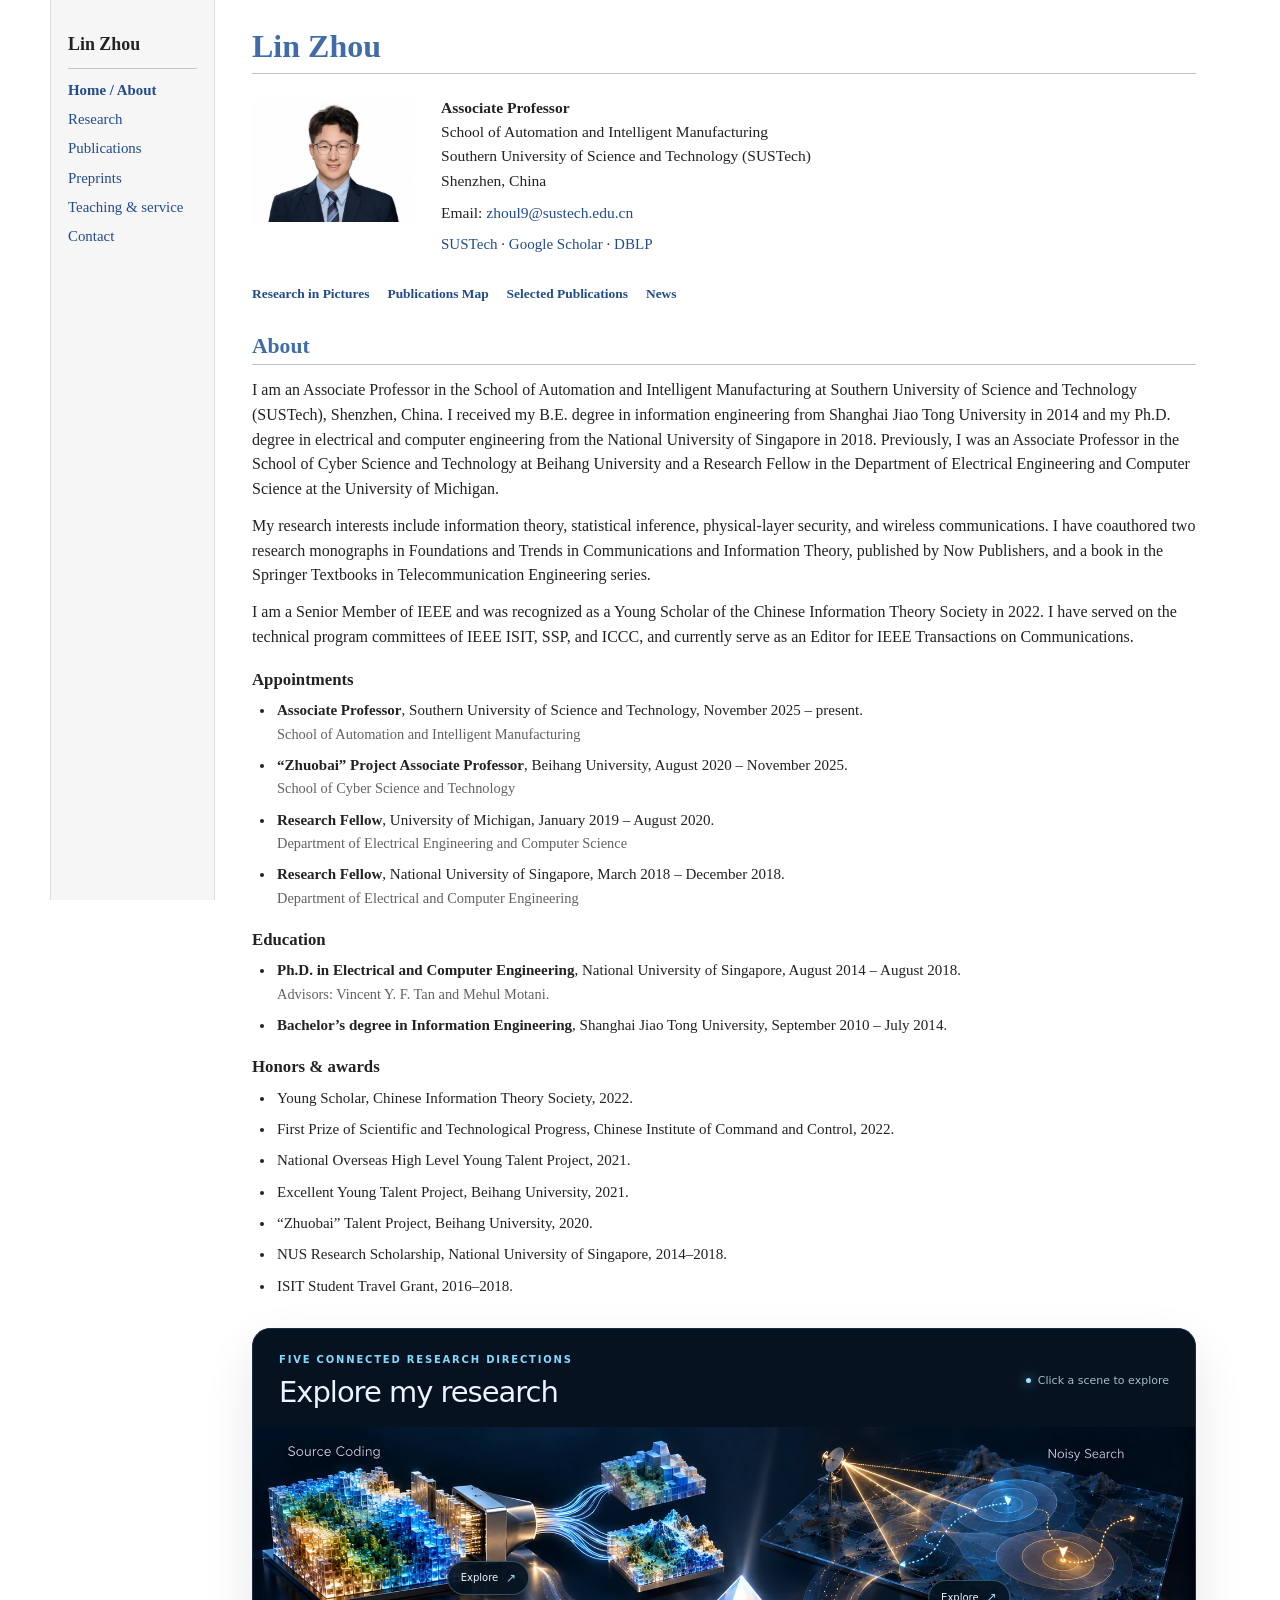
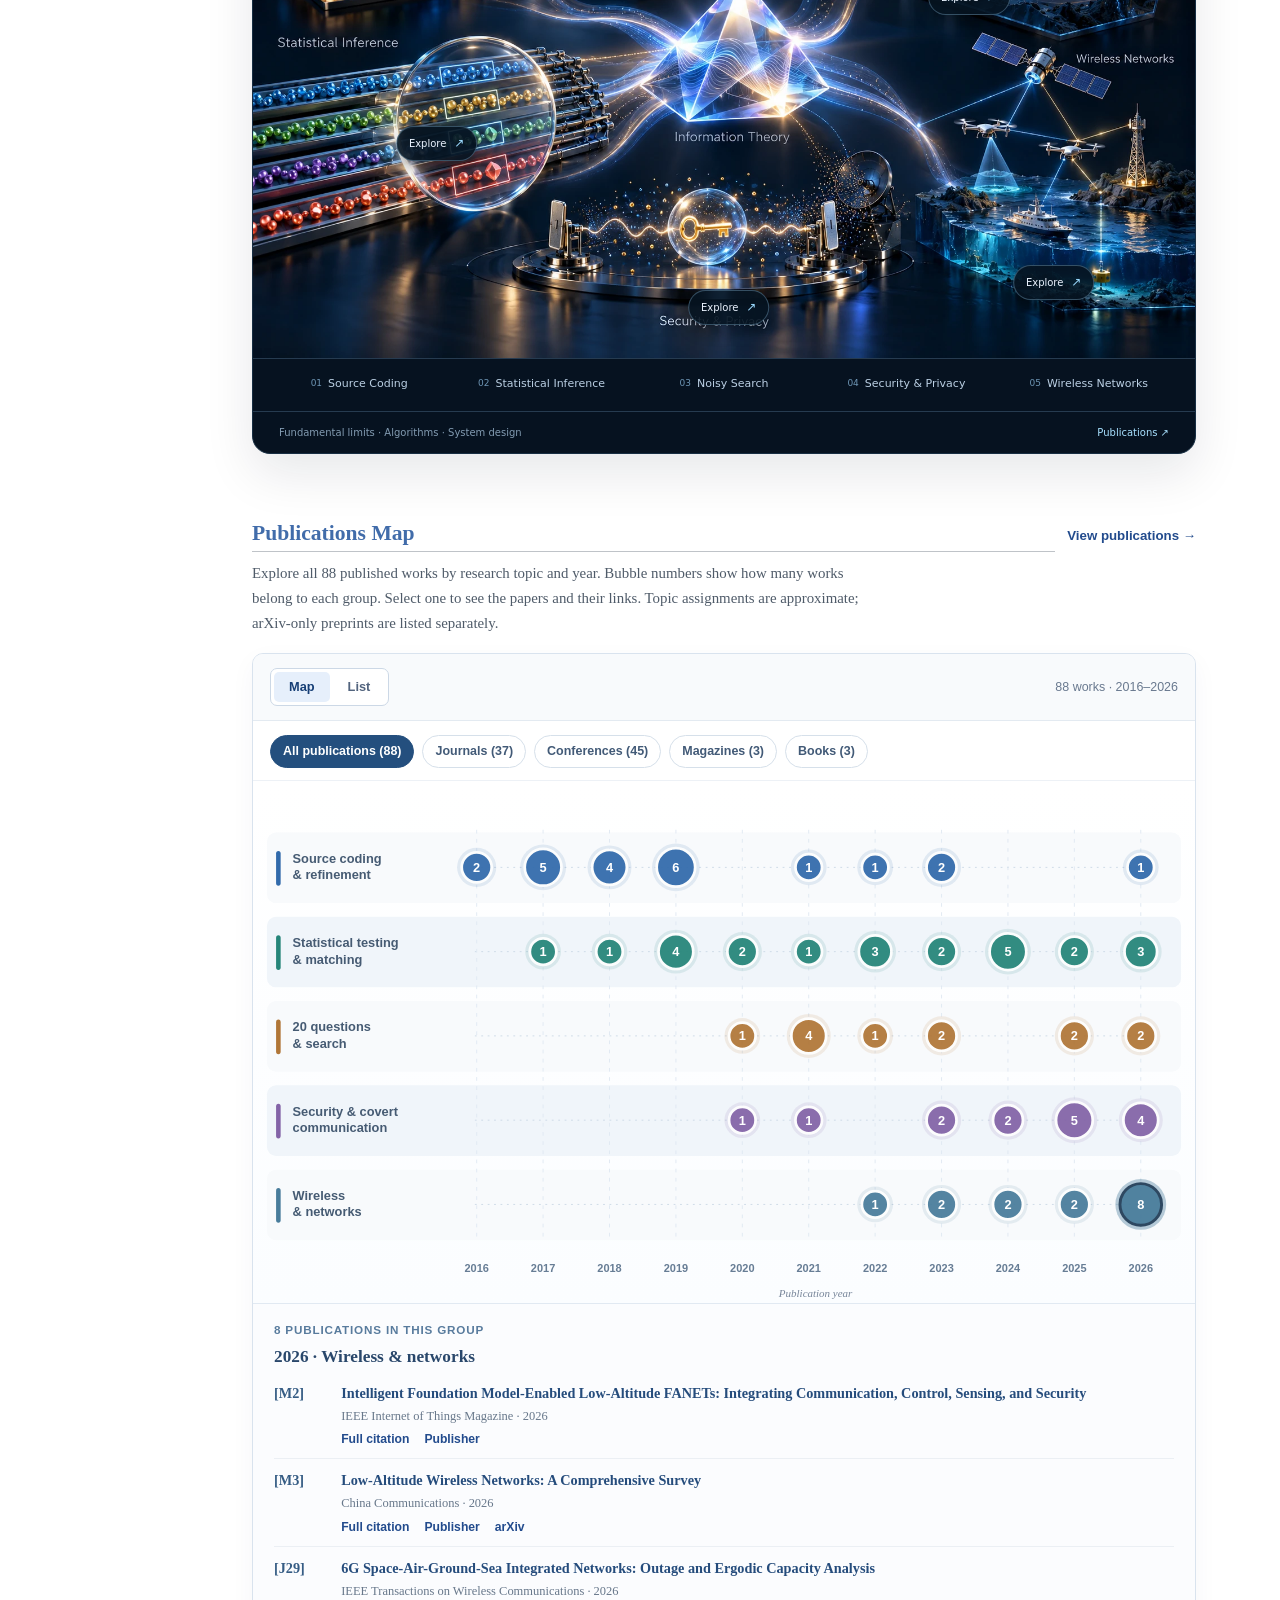
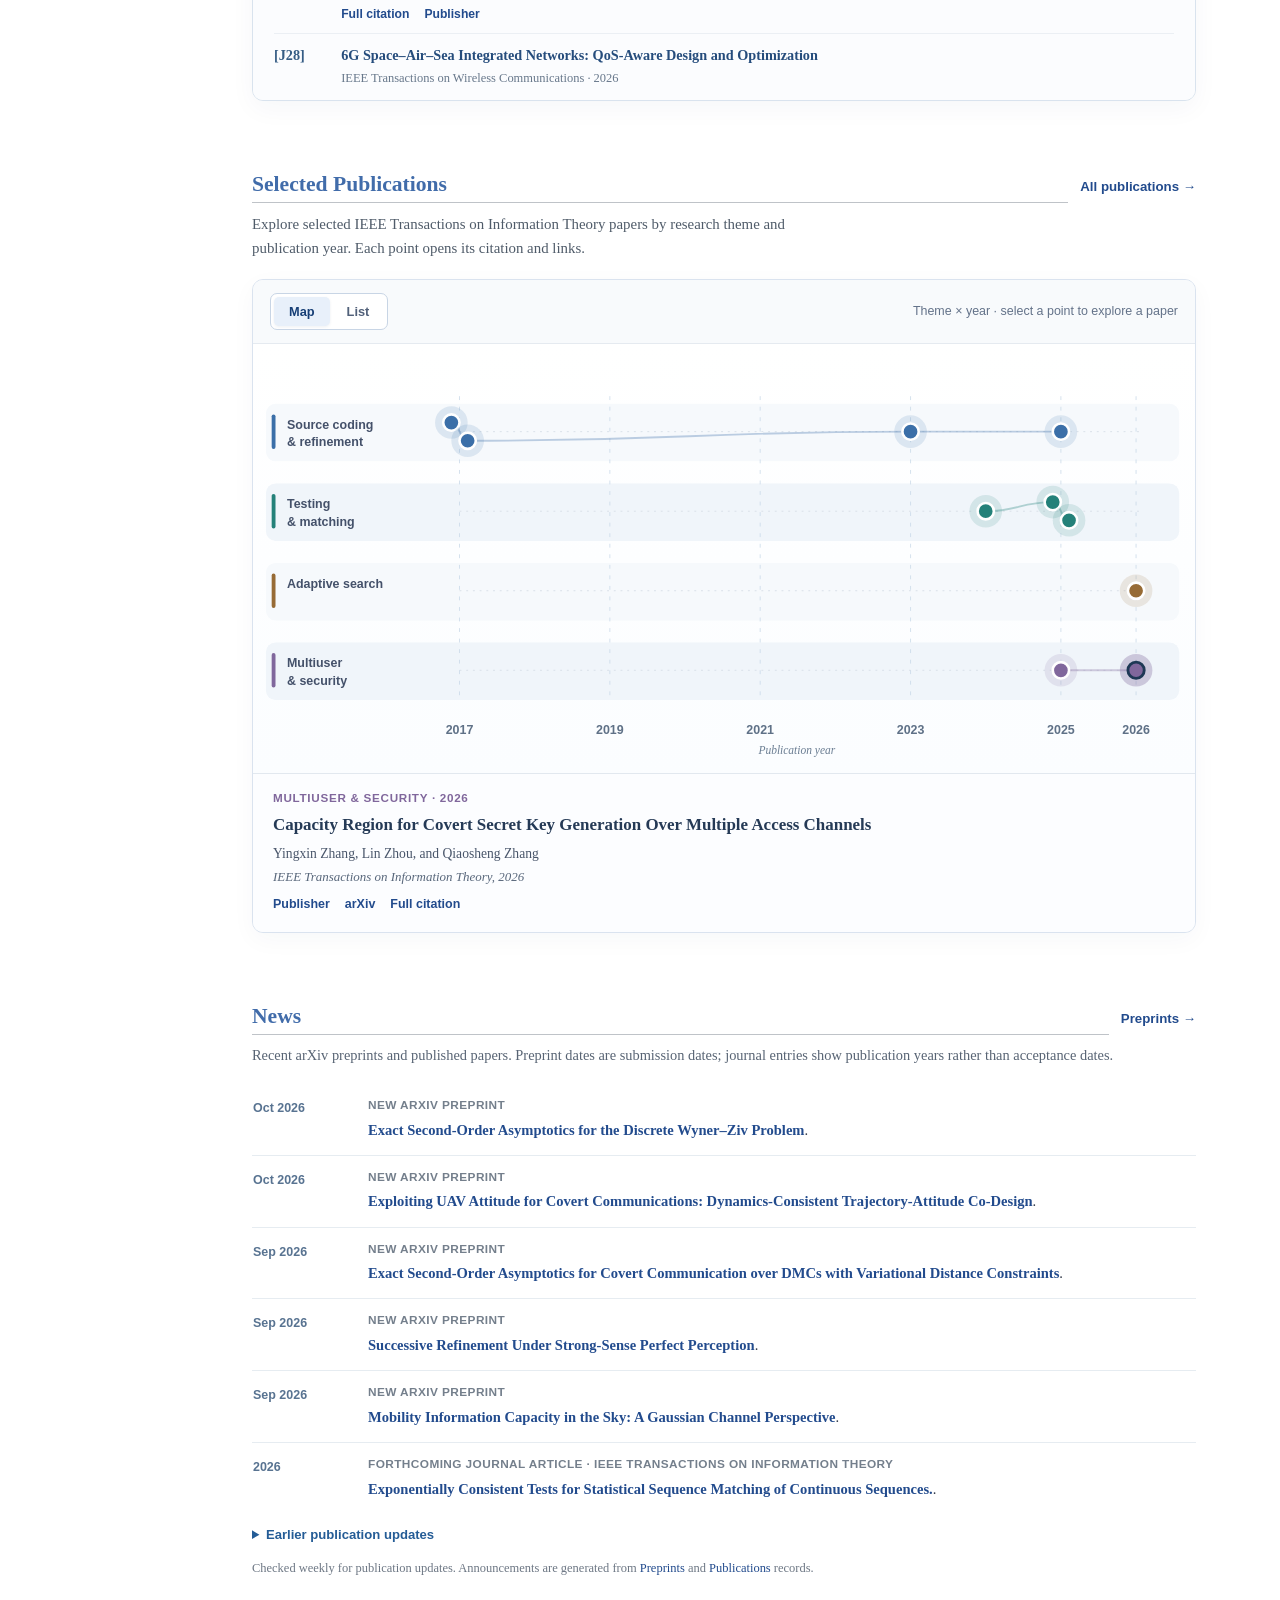
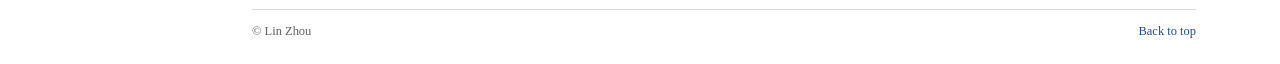
==== commit ebf5bf94: "Add illustrated research gallery with contribution popups" ====
--- a/index.html
+++ b/index.html
@@ -37,6 +37,9 @@
   <script src="publication-atlas.js?v=research-map-20261013-1" defer></script>
   <link rel="stylesheet" href="publications-map.css?v=all-papers-map-20261013-1">
   <script src="publications-map.js?v=all-papers-map-20261013-1" defer></script>
+  <link rel="stylesheet" href="research-gallery.css?v=20261023">
+  <script src="research-gallery-data.js?v=20261023" defer></script>
+  <script src="research-gallery.js?v=20261023" defer></script>
 </head>
 <body>
   <a class="skip-link" href="#main">Skip to content</a>
@@ -63,7 +66,7 @@
             <p class="profile-links"><a class="" href="https://www.sustech.edu.cn/en/faculties/linzhou.html">SUSTech</a> · <a class="" href="https://scholar.google.com/citations?user=_ibA4RwAAAAJ">Google Scholar</a> · <a class="" href="https://dblp.org/pid/69/6147-2.html">DBLP</a></p>
           </div>
         </div>
-        <div id="home-quicklinks" class="home-quicklinks"><a href="#publications-map">Publications Map</a><a href="#selected-publications">Selected Publications</a><a href="#news">News</a></div>
+        <div id="home-quicklinks" class="home-quicklinks"><a href="#research-gallery">Research in Pictures</a><a href="#publications-map">Publications Map</a><a href="#selected-publications">Selected Publications</a><a href="#news">News</a></div>
         <div id="about">
           <h2>About</h2>
           <p>I am an Associate Professor in the School of Automation and Intelligent Manufacturing at Southern University of Science and Technology (SUSTech), Shenzhen, China. I received my B.E. degree in information engineering from Shanghai Jiao Tong University in 2014 and my Ph.D. degree in electrical and computer engineering from the National University of Singapore in 2018. Previously, I was an Associate Professor in the School of Cyber Science and Technology at Beihang University and a Research Fellow in the Department of Electrical Engineering and Computer Science at the University of Michigan.</p>
@@ -85,6 +88,9 @@
 <li>ISIT Student Travel Grant, 2016–2018.</li></ul>
           </div>
         </div>
+<!-- ILLUSTRATED-RESEARCH-GALLERY:START -->
+<div id="research-gallery" data-research-gallery><noscript><p>Explore five research directions: source coding, statistical inference, noisy search, security and privacy, and wireless networks. <a href="publications.html">Read the publications</a>.</p><img src="assets/research-gallery/overview.webp" alt="Lin Zhou’s five connected research directions" width="1672" height="941" style="max-width:100%;height:auto"></noscript></div>
+<!-- ILLUSTRATED-RESEARCH-GALLERY:END -->
 <!-- HOMEPAGE-PUBLICATIONS-MAP:START -->
 <div id="publications-map" class="home-feature full-map-section" aria-labelledby="publications-map-title">
 <div class="home-feature-heading"><h2 id="publications-map-title">Publications Map</h2><a class="home-feature-link" href="publications.html">View publications →</a></div>
--- a/research-gallery.css
+++ b/research-gallery.css
@@ -0,0 +1,24 @@
+.rg-gallery,.rg-dialog{--rg-bg:#061220;--rg-text:#ecf4ff;--rg-muted:#a5bbcf;--rg-line:#263b50;--rg-accent:#83d9ff;font-family:Inter,ui-sans-serif,system-ui,-apple-system,BlinkMacSystemFont,'Segoe UI',sans-serif;color:var(--rg-text)}
+.rg-gallery{margin:30px 0 34px;background:var(--rg-bg);border:1px solid #172e43;border-radius:18px;overflow:hidden;isolation:isolate;box-shadow:0 20px 50px #00132619}
+.rg-gallery *,.rg-dialog *{box-sizing:border-box}.rg-gallery button,.rg-dialog button{font-family:inherit}.rg-gallery a,.rg-dialog a{color:#a8e1ff}
+.rg-heading{display:flex;align-items:center;justify-content:space-between;gap:16px;padding:23px 26px 18px}.rg-eyebrow{margin:0 0 7px;font-size:10px;font-weight:650;letter-spacing:.18em;text-transform:uppercase;color:var(--rg-accent)}
+.rg-heading h2{border:0;margin:0;padding:0;color:var(--rg-text);font-family:inherit;letter-spacing:-.035em}.rg-help{font-size:11px;color:var(--rg-muted);white-space:nowrap;margin:0;display:flex;align-items:center;gap:7px}.rg-live-dot{width:5px;height:5px;border-radius:50%;background:#9ee4ff;box-shadow:0 0 12px #7bd7ff}
+.rg-world{position:relative;aspect-ratio:1672/941;background:#051322}.rg-world>img{width:100%;height:100%;object-fit:cover;display:block}.rg-hotspot{position:absolute;border:1px solid transparent;border-radius:18px;background:transparent;color:var(--rg-text);padding:0;transition:background .25s,border-color .25s,box-shadow .25s;cursor:pointer}.rg-hotspot:hover,.rg-hotspot:focus-visible{border-color:#a8dcff70;background:#9adaff0b;box-shadow:inset 0 0 40px #83ccff16,0 0 35px #64beff1a;outline:2px solid #a8e1ff;outline-offset:2px}
+.rg-hotspot span{position:absolute;bottom:7%;left:50%;transform:translateX(-50%);display:flex;align-items:center;gap:8px;white-space:nowrap;padding:7px 12px;border:1px solid #87b8d95c;background:#061422e8;border-radius:30px;font-size:10px;box-shadow:0 6px 15px #0005;transition:background .2s,transform .2s}.rg-hotspot:hover span{background:#16344c;transform:translateX(-50%) translateY(-3px)}.rg-hotspot b{font-size:12px;font-weight:400;color:#9cdbff}
+.rg-themes{display:grid;grid-template-columns:repeat(5,minmax(0,1fr));padding:0 15px;border-top:1px solid var(--rg-line)}.rg-theme{display:flex;align-items:center;justify-content:center;gap:6px;font-size:11px;line-height:1.3;color:#bbd0e4;border:0;background:transparent;padding:18px 4px;border-bottom:2px solid transparent;text-align:center}.rg-theme:hover,.rg-theme:focus-visible{color:white;border-bottom-color:var(--rg-accent);background:#142a3a}.rg-theme em{font-size:9px;color:#6f97b6;font-style:normal}.rg-footer{display:flex;justify-content:space-between;gap:14px;padding:13px 26px;border-top:1px solid var(--rg-line);color:#829bb1;font-size:10px}.rg-footer a{text-decoration:none}
+.rg-dialog{background:var(--rg-bg);border:1px solid #38546b;border-radius:22px;width:min(1220px,95vw);max-width:1220px;max-height:94dvh;padding:0;overflow:auto;box-shadow:0 30px 120px #000a;scrollbar-color:#375c77 #061220}.rg-dialog:not([open]){display:none}.rg-dialog::backdrop{background:#020811dd;backdrop-filter:blur(12px)}
+.rg-dialog-top{position:sticky;top:0;z-index:8;background:#071522f5;display:flex;align-items:center;justify-content:space-between;padding:13px 23px;border-bottom:1px solid var(--rg-line);backdrop-filter:blur(16px)}.rg-dialog-top p{margin:0;font-size:10px;letter-spacing:.15em;color:#9ebad0;text-transform:uppercase}.rg-close{width:35px;height:35px;background:#172c40;border:1px solid #426079;border-radius:50%;color:white;font-size:23px;line-height:1}.rg-close:hover{background:#33526b}
+.rg-modal-heading{padding:24px 32px 20px}.rg-modal-heading h2{font:500 clamp(27px,4vw,43px)/1.1 Inter,ui-sans-serif,system-ui,sans-serif;letter-spacing:-.04em;border:0;color:#eff8ff;margin:0 0 10px;padding:0}.rg-modal-heading p{color:#adc3d6;font-size:14px;margin:0}
+.rg-visual{position:relative;margin:0 20px;overflow:hidden;border:1px solid #233c52;border-radius:14px;background:#071726;aspect-ratio:16/9}.rg-visual img{width:100%;height:100%;object-fit:cover;display:block;transition:transform .8s ease;transform-origin:var(--focus-x,50%) var(--focus-y,50%)}.rg-visual.rg-zoom img{transform:scale(1.09)}.rg-visual:after{content:'';position:absolute;inset:45% 0 0;pointer-events:none;background:linear-gradient(transparent,#02101ee8)}.rg-focus-marker{position:absolute;left:var(--focus-x,50%);top:var(--focus-y,50%);width:40px;height:40px;border:1px solid #dcf6ff;border-radius:50%;transform:translate(-50%,-50%);box-shadow:0 0 0 9px #8ad5ff18,0 0 34px #74bdff80;pointer-events:none;z-index:2;transition:left .6s,top .6s}.rg-focus-marker:after{content:'';position:absolute;inset:15px;background:#f2fcff;border-radius:50%;box-shadow:0 0 10px #9cdeff}
+.rg-visual-caption{position:absolute;z-index:3;left:27px;bottom:23px;max-width:min(750px,85%);pointer-events:none}.rg-visual-caption small{font-size:9px;letter-spacing:.15em;color:#a6d9ff;text-transform:uppercase}.rg-visual-caption h3{font:500 clamp(20px,3vw,31px)/1.1 Inter,ui-sans-serif,system-ui,sans-serif;color:white;margin:7px 0 0;letter-spacing:-.03em}
+.rg-lenses{display:grid;grid-template-columns:repeat(3,minmax(0,1fr));gap:10px;margin:18px 32px 0}.rg-lens{position:relative;display:flex;align-items:flex-start;gap:10px;padding:15px 13px;border:1px solid #263e52;border-radius:10px;background:#0a1b2b;color:#a9bfd1;text-align:left;line-height:1.35;font-size:12px;min-height:62px}.rg-lens span{color:#81b9dd;font-size:10px;flex-shrink:0;line-height:1.8}.rg-lens[aria-selected=true]{background:#142f44;color:white;border-color:#79c6f6}.rg-lens:hover{border-color:#6e9dbd}.rg-contribution{padding:20px 32px 24px;display:grid;grid-template-columns:1fr auto;gap:25px;align-items:center}.rg-contribution p{margin:0;font-size:14px;line-height:1.65;color:#d3e4f0;max-width:820px}.rg-paper-shortcut{font-size:11px;white-space:nowrap;text-decoration:none;border:1px solid #425f77;border-radius:30px;padding:9px 13px}.rg-paper-shortcut:hover{background:#18344b;text-decoration:none}
+.rg-papers{margin:0 32px 20px;border-top:1px solid #294053;border-bottom:1px solid #294053;padding:14px 0}.rg-papers summary{color:#adcfe7;font-size:12px;list-style-position:inside}.rg-papers ol{margin:18px 0 0;padding:0;list-style:none}.rg-papers li{margin:0;padding:12px 0;border-top:1px solid #1d3548;display:flex;gap:14px;align-items:baseline}.rg-paper-year{font-size:11px;color:#81a3bb;flex-shrink:0}.rg-papers a{font-size:12px;line-height:1.6;text-decoration:none}.rg-papers a:hover{text-decoration:underline}.rg-papers .rg-related{border-left:2px solid #83d9ff;padding-left:12px}.rg-bottom-nav{display:flex;justify-content:space-between;align-items:center;gap:16px;padding:0 32px 22px}.rg-bottom-nav p{font-size:10px;color:#809caf;margin:0}.rg-next{border:0;background:transparent;color:#a9dcff;font-size:12px;padding:8px 0}
+.rg-gallery button:focus-visible,.rg-dialog button:focus-visible,.rg-dialog a:focus-visible{outline:2px solid #a1e0ff;outline-offset:4px}.rg-gallery .rg-heading h2{font-size:clamp(21px,3vw,29px);font-weight:500;line-height:1.2}
+@media(min-width:1450px){.rg-dialog{width:min(1320px,94vw);max-width:1320px}}
+@media(max-width:700px){.rg-heading{padding:18px}.rg-help{display:none}.rg-gallery{border-radius:12px}.rg-hotspot span{font-size:8px;padding:5px 8px}.rg-themes{padding:0 5px}.rg-theme{font-size:9px;padding:14px 2px;flex-direction:column;gap:3px}.rg-footer{padding:12px 17px;font-size:9px}.rg-dialog{width:97vw;max-height:97dvh;border-radius:14px}.rg-dialog-top{padding:10px 15px}.rg-modal-heading{padding:20px}.rg-modal-heading p{font-size:12px}.rg-visual{margin:0 10px}.rg-visual-caption{left:15px;bottom:14px}.rg-focus-marker{width:28px;height:28px}.rg-focus-marker:after{inset:10px}.rg-lenses{margin:14px 16px 0;gap:6px}.rg-lens{padding:10px 7px;font-size:10px;gap:5px;min-height:62px}.rg-contribution{padding:17px 20px;grid-template-columns:1fr;gap:13px}.rg-contribution p{font-size:12px}.rg-paper-shortcut{justify-self:start;font-size:10px}.rg-papers{margin:0 20px 18px}.rg-bottom-nav{padding:0 20px 17px}.rg-bottom-nav p{max-width:180px;font-size:9px}.rg-next{font-size:10px}.rg-dialog .rg-modal-heading h2{font-size:29px}}
+@media(prefers-reduced-motion:reduce){.rg-gallery *,.rg-dialog *{transition:none!important;animation:none!important}.rg-visual.rg-zoom img{transform:none}}
+@media print{.rg-gallery{break-inside:avoid}.rg-hotspot,.rg-themes,.rg-dialog{display:none!important}.rg-world{aspect-ratio:1672/941}.rg-heading,.rg-footer{color:#eee}}
+/* Keep the visual and its contribution controls visible together on a laptop. */
+.rg-exhibit{display:grid;grid-template-columns:minmax(0,1fr) 280px;gap:20px;margin:0 24px 20px;align-items:start}.rg-exhibit .rg-visual{margin:0}.rg-insight .rg-lenses{display:flex;flex-direction:column;margin:0;gap:9px}.rg-insight .rg-lens{min-height:58px}.rg-insight .rg-contribution{display:flex;flex-direction:column;align-items:flex-start;gap:16px;padding:18px 0 0}.rg-insight .rg-contribution p{font-size:12px;line-height:1.65}.rg-exhibit .rg-visual-caption{left:21px;bottom:19px}.rg-exhibit .rg-visual-caption h3{font-size:clamp(18px,2.5vw,27px)}
+@media(max-width:950px){.rg-exhibit{grid-template-columns:minmax(0,1fr) 230px;gap:16px}.rg-insight .rg-lens{font-size:11px;padding:10px;min-height:48px}.rg-insight .rg-contribution{padding-top:14px}.rg-insight .rg-contribution p{font-size:11px}}
+@media(max-width:700px){.rg-exhibit{display:block;margin:0 12px 20px}.rg-insight{margin:14px 6px 0}.rg-insight .rg-lenses{display:grid;grid-template-columns:repeat(3,minmax(0,1fr));gap:6px}.rg-insight .rg-lens{padding:9px 7px;min-height:62px;font-size:10px}.rg-insight .rg-contribution{padding:14px 2px 0;gap:12px}.rg-insight .rg-contribution p{font-size:12px}.rg-exhibit .rg-visual-caption{left:14px;bottom:13px}.rg-exhibit .rg-visual-caption h3{font-size:20px}}
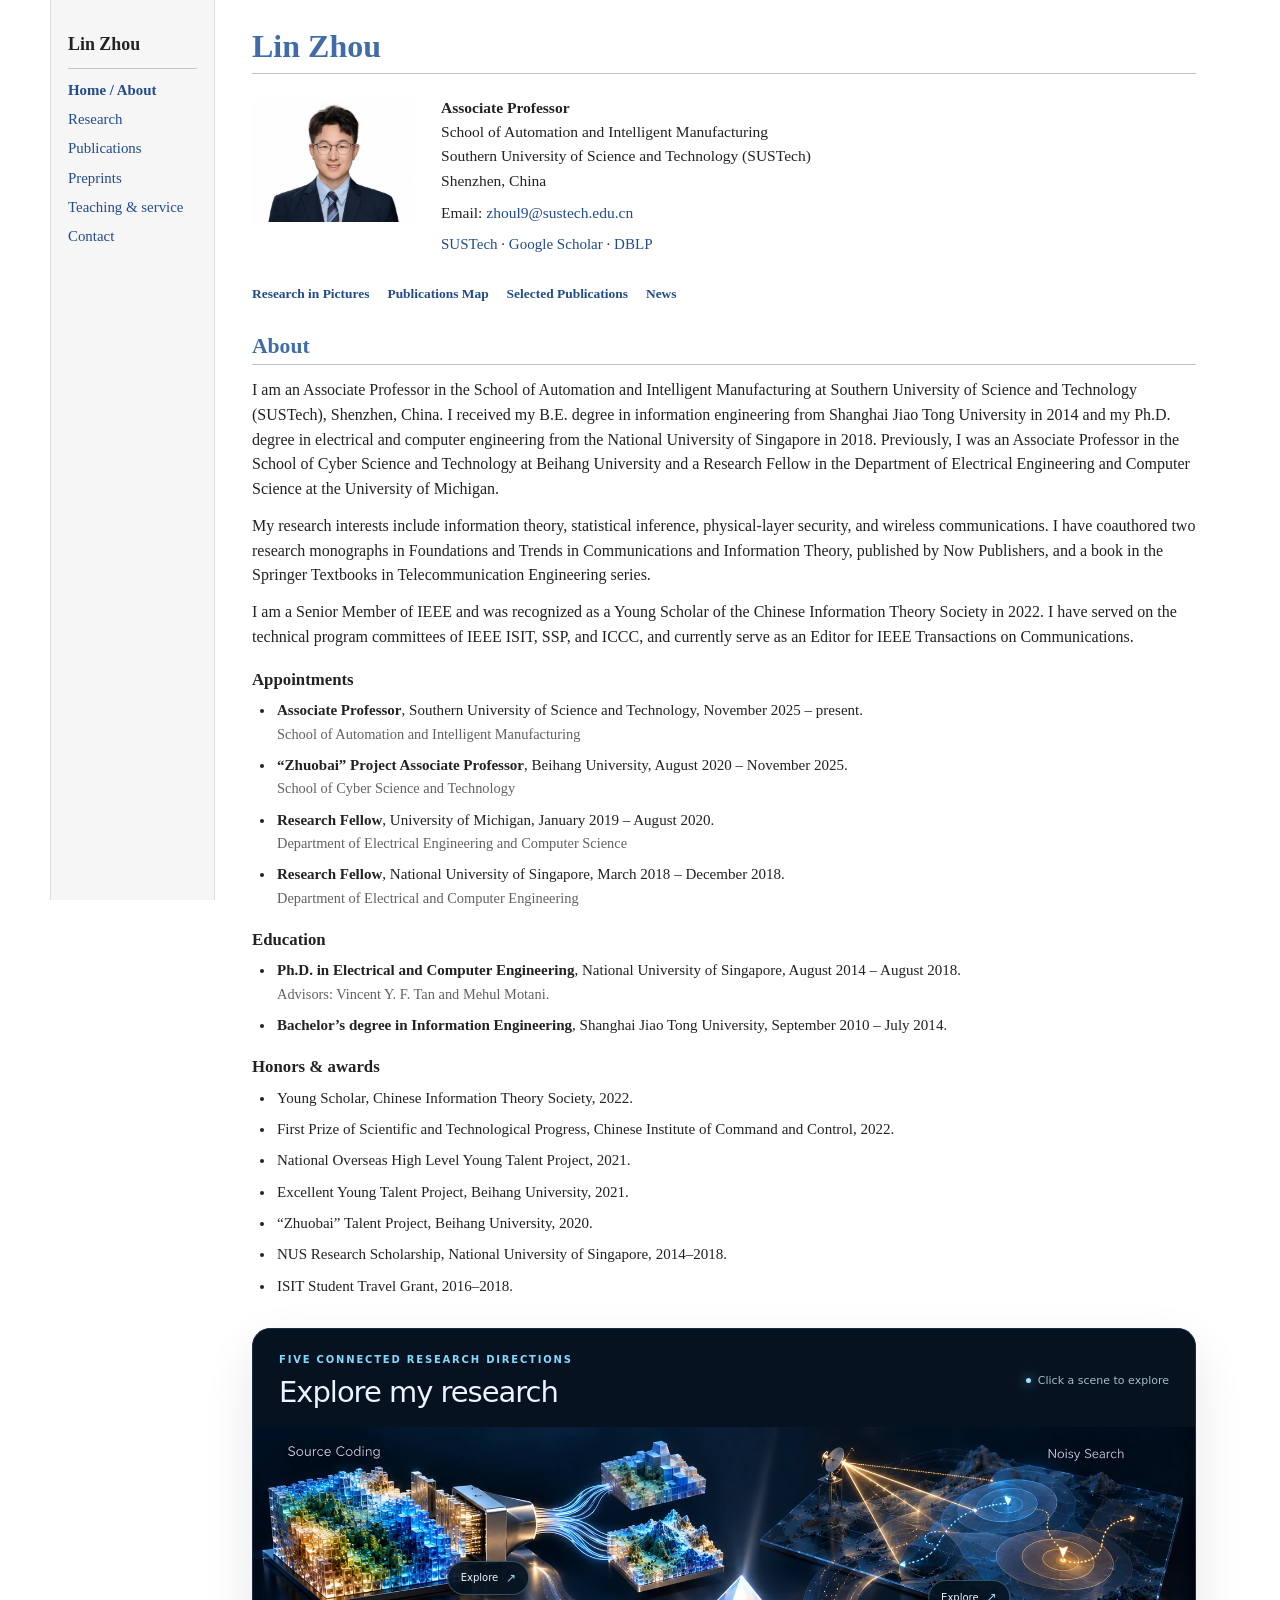
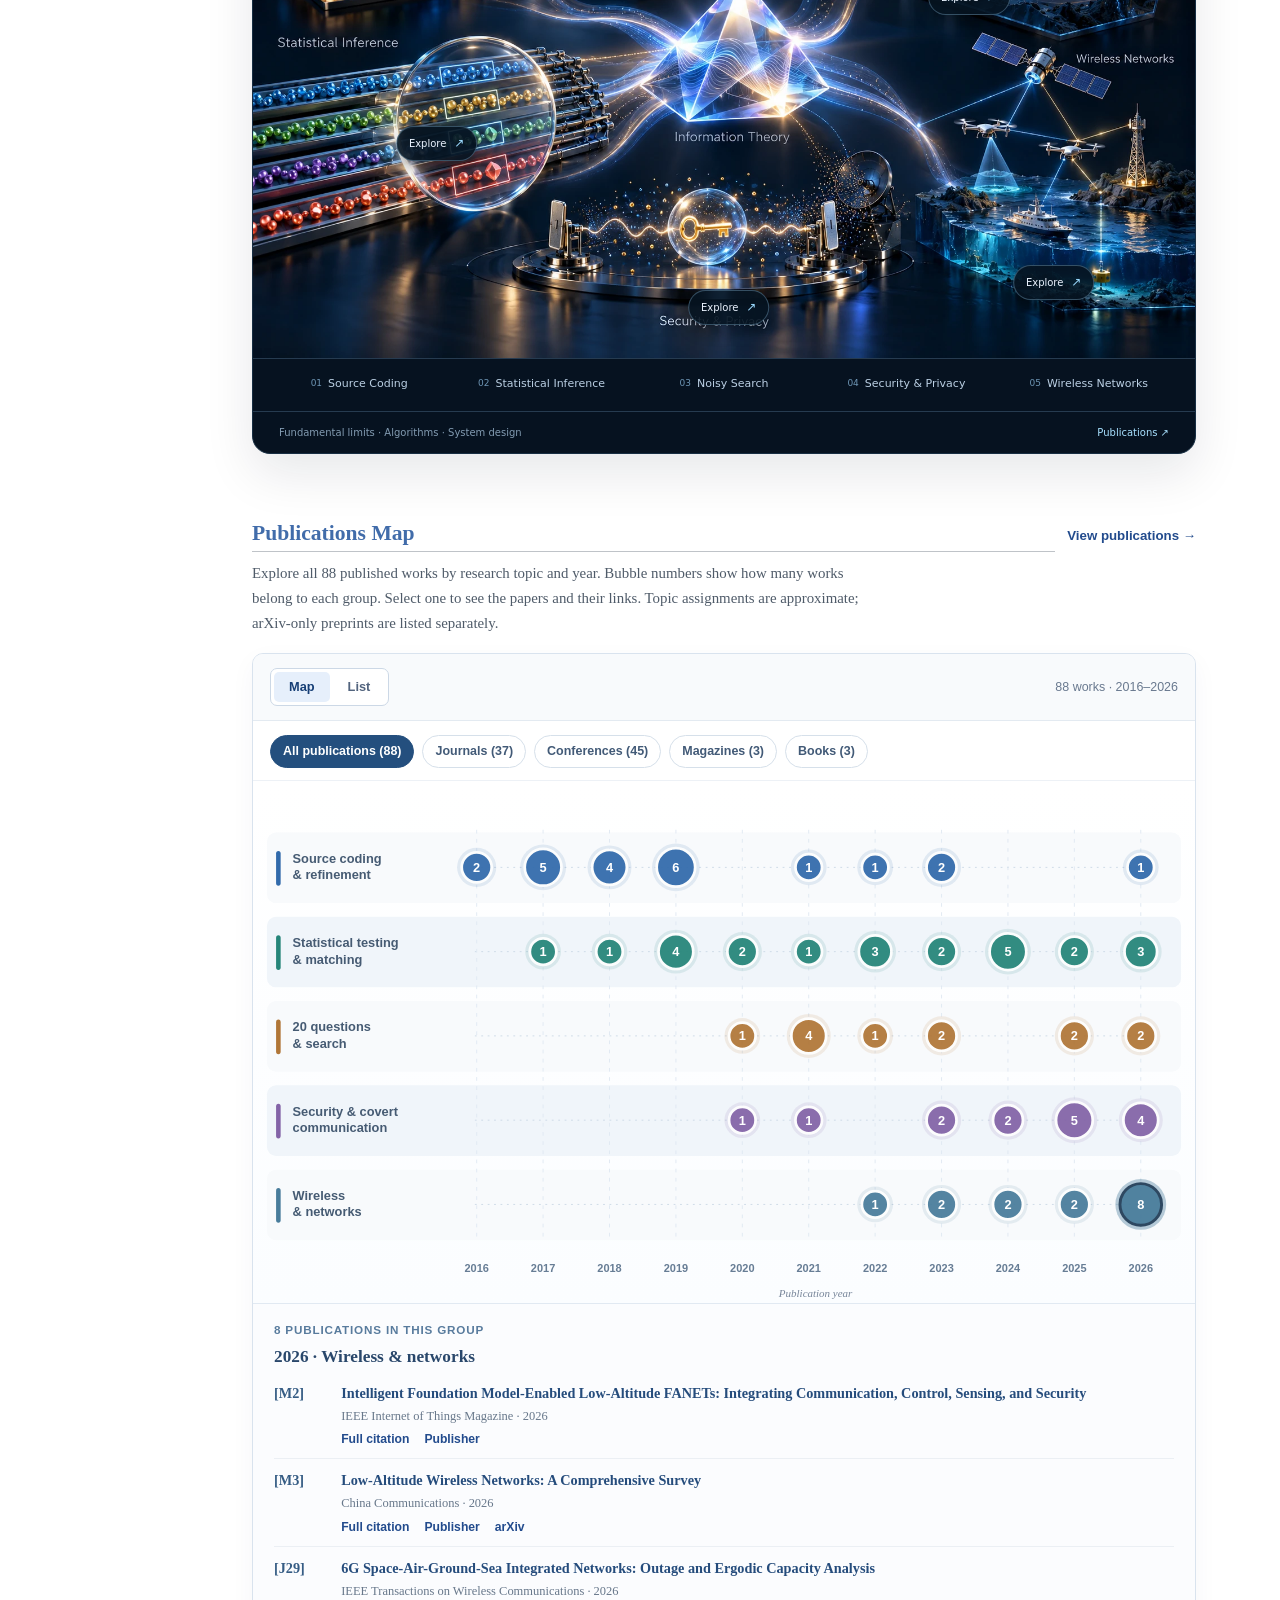
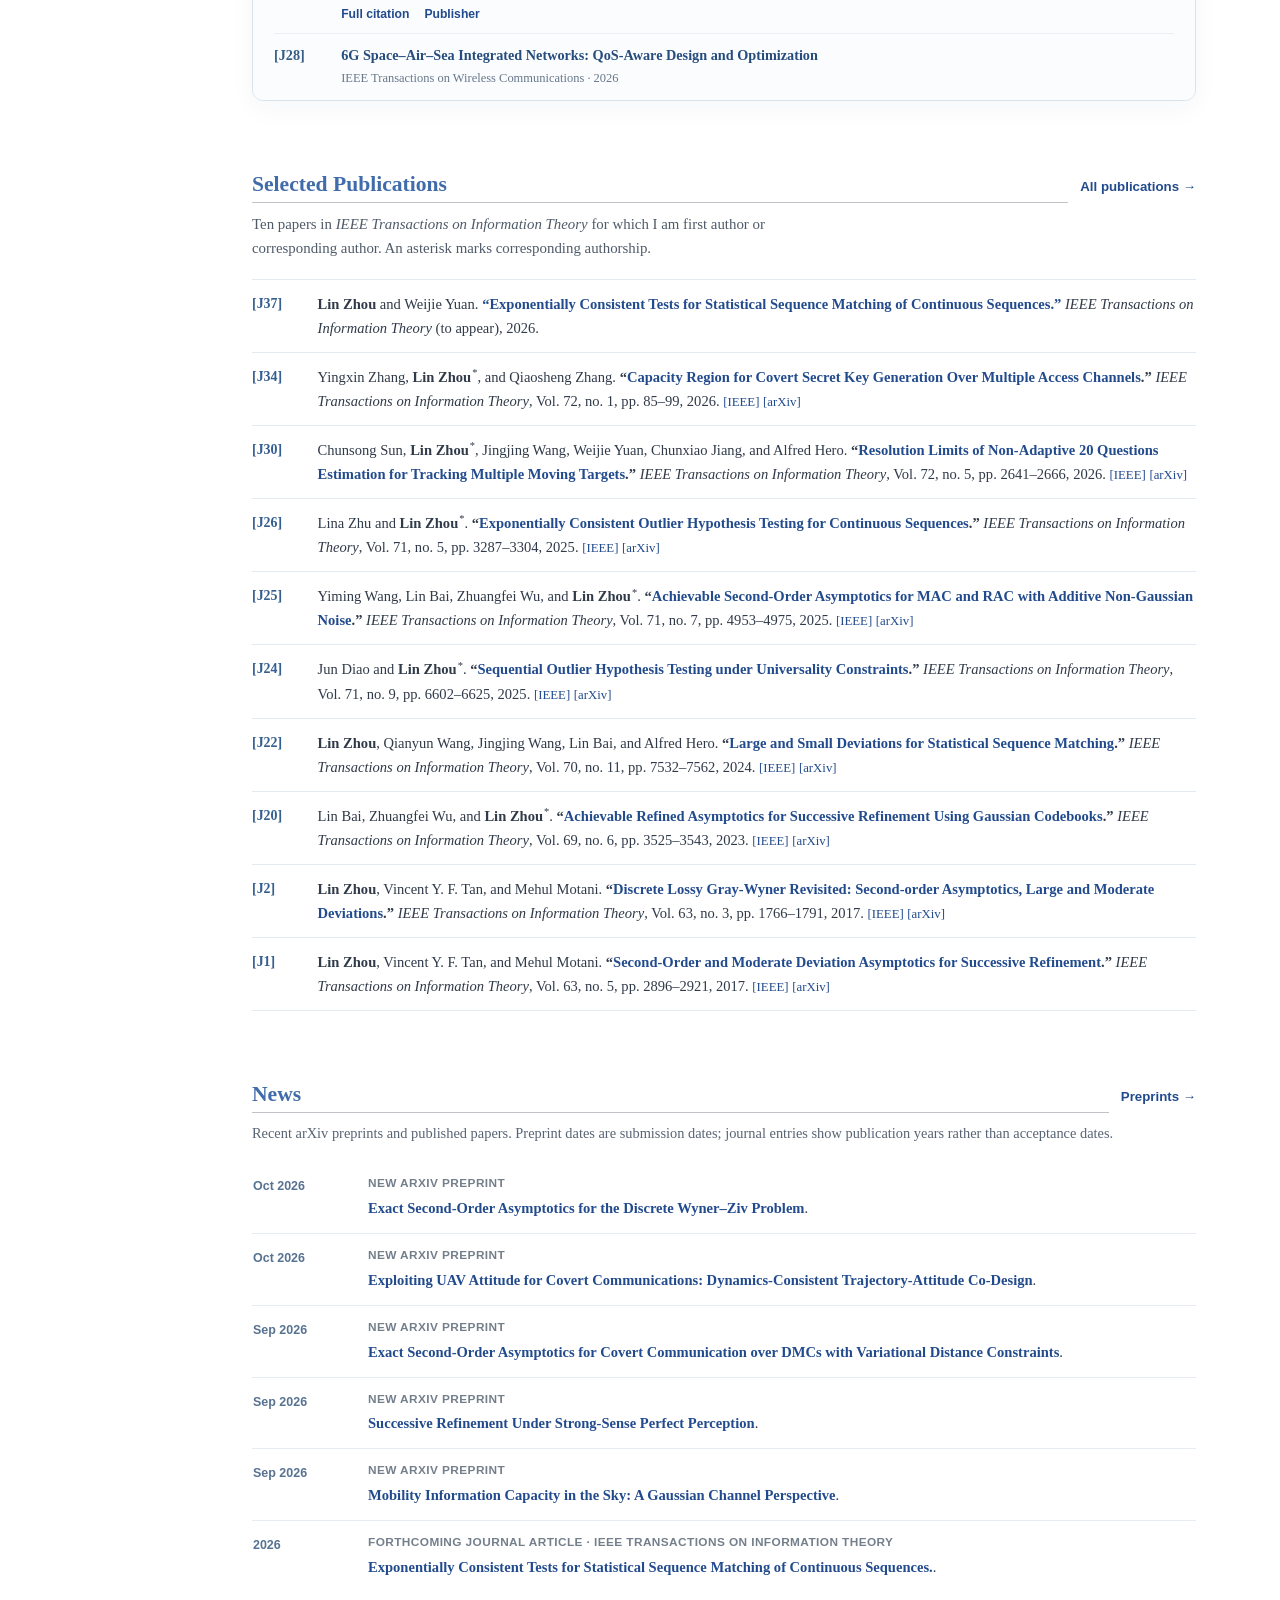
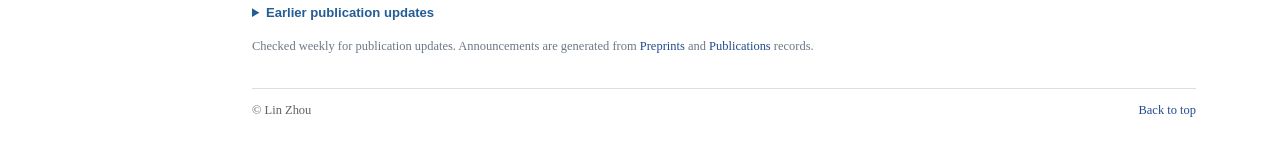
==== commit 56294106: "Replace duplicate selected-publications graph with ten first/corresponding-author IEEE TIT citations" ====
--- a/index.html
+++ b/index.html
@@ -34,7 +34,6 @@
     })();
   </script>
   <link rel="stylesheet" href="publication-atlas.css?v=research-map-20261013-1">
-  <script src="publication-atlas.js?v=research-map-20261013-1" defer></script>
   <link rel="stylesheet" href="publications-map.css?v=all-papers-map-20261013-1">
   <script src="publications-map.js?v=all-papers-map-20261013-1" defer></script>
   <link rel="stylesheet" href="research-gallery.css?v=20261023">
@@ -99,11 +98,16 @@
 </div>
 <!-- HOMEPAGE-PUBLICATIONS-MAP:END -->
 <!-- HOMEPAGE-ATLAS:START -->
-<div id="selected-publications" class="home-feature" aria-labelledby="selected-publications-title">
-<div class="home-feature-heading"><h2 id="selected-publications-title">Selected Publications</h2><a class="home-feature-link" href="publications.html">All publications →</a></div><p class="home-feature-intro">Explore selected IEEE Transactions on Information Theory papers by research theme and publication year. Each point opens its citation and links.</p>
-<div class="publication-atlas" data-publication-atlas><div class="atlas-toolbar"><div class="atlas-switch" role="group" aria-label="Publication view"><button type="button" data-atlas-mode="map" aria-pressed="true">Map</button><button type="button" data-atlas-mode="list" aria-pressed="false">List</button></div><p class="atlas-caption">Theme × year · select a point to explore a paper</p></div><div class="atlas-map" data-atlas-map></div><ol class="atlas-list" data-atlas-list hidden></ol><div class="atlas-detail" data-atlas-detail aria-label="Selected paper details"></div><p class="atlas-fallback">See the complete citations in <a href="publications.html">Publications</a>.</p></div>
-<script id="publication-atlas-data" type="application/json">[{"id":"journal-covert-key-generation-2026","title":"Capacity Region for Covert Secret Key Generation Over Multiple Access Channels","authors":"Yingxin Zhang, Lin Zhou, and Qiaosheng Zhang","venue":"IEEE Transactions on Information Theory","year":2026,"publisherUrl":"https://ieeexplore.ieee.org/document/11250997/","arxivUrl":"https://arxiv.org/abs/2504.05828","theme":3},{"id":"journal-multiple-moving-targets-2026","title":"Resolution Limits of Non-Adaptive 20 Questions Estimation for Tracking Multiple Moving Targets","authors":"Chunsong Sun, Lin Zhou, Jingjing Wang, Weijie Yuan, Chunxiao Jiang, and Alfred Hero","venue":"IEEE Transactions on Information Theory","year":2026,"publisherUrl":"https://ieeexplore.ieee.org/document/11417963/","arxivUrl":"https://arxiv.org/abs/2507.02274","theme":2},{"id":"journal-continuous-outlier-2025","title":"Exponentially Consistent Outlier Hypothesis Testing for Continuous Sequences","authors":"Lina Zhu and Lin Zhou","venue":"IEEE Transactions on Information Theory","year":2025,"publisherUrl":"https://ieeexplore.ieee.org/document/10915605/","arxivUrl":"https://arxiv.org/abs/2405.01161","theme":1},{"id":"journal-mac-rac-2025","title":"Achievable Second-Order Asymptotics for MAC and RAC with Additive Non-Gaussian Noise","authors":"Yiming Wang, Lin Bai, Zhuangfei Wu, and Lin Zhou","venue":"IEEE Transactions on Information Theory","year":2025,"publisherUrl":"https://ieeexplore.ieee.org/document/11006123/","arxivUrl":"https://arxiv.org/abs/2410.10312","theme":3},{"id":"journal-sequential-outlier-2025","title":"Sequential Outlier Hypothesis Testing under Universality Constraints","authors":"Jun Diao and Lin Zhou","venue":"IEEE Transactions on Information Theory","year":2025,"publisherUrl":"https://ieeexplore.ieee.org/document/11051023/","arxivUrl":"https://arxiv.org/abs/2404.14221","theme":1},{"id":"journal-shannon-cipher-2025","title":"Successive Refinement of Shannon Cipher System Under Maximal Leakage","authors":"Zhuangfei Wu, Lin Bai, and Lin Zhou","venue":"IEEE Transactions on Information Theory","year":2025,"publisherUrl":"https://ieeexplore.ieee.org/document/10817153/","arxivUrl":"https://arxiv.org/abs/2308.07203","theme":0},{"id":"journal-sequence-matching-2024","title":"Large and Small Deviations for Statistical Sequence Matching","authors":"Lin Zhou, Qianyun Wang, Jingjing Wang, Lin Bai, and Alfred Hero","venue":"IEEE Transactions on Information Theory","year":2024,"publisherUrl":"https://ieeexplore.ieee.org/document/10694735/","arxivUrl":"https://arxiv.org/abs/2407.02816","theme":1},{"id":"journal-gaussian-refinement-2023","title":"Achievable Refined Asymptotics for Successive Refinement Using Gaussian Codebooks","authors":"Lin Bai, Zhuangfei Wu, and Lin Zhou","venue":"IEEE Transactions on Information Theory","year":2023,"publisherUrl":"https://ieeexplore.ieee.org/document/10042457/","arxivUrl":"https://arxiv.org/abs/2208.03926","theme":0},{"id":"journal-gray-wyner-2017","title":"Discrete Lossy Gray-Wyner Revisited: Second-order Asymptotics, Large and Moderate Deviations","authors":"Lin Zhou, Vincent Y. F. Tan, and Mehul Motani","venue":"IEEE Transactions on Information Theory","year":2017,"publisherUrl":"https://ieeexplore.ieee.org/document/7797178/","arxivUrl":"https://arxiv.org/abs/1512.01090","theme":0},{"id":"journal-successive-refinement-2017","title":"Second-Order and Moderate Deviation Asymptotics for Successive Refinement","authors":"Lin Zhou, Vincent Y. F. Tan, and Mehul Motani","venue":"IEEE Transactions on Information Theory","year":2017,"publisherUrl":"https://ieeexplore.ieee.org/document/7866007/","arxivUrl":"https://arxiv.org/abs/1601.04500","theme":0}]</script>
-</div>
+<div id="selected-publications" class="home-feature selected-tit-section" aria-labelledby="selected-publications-title"><div class="home-feature-heading"><h2 id="selected-publications-title">Selected Publications</h2><a class="home-feature-link" href="publications.html">All publications →</a></div><p class="home-feature-intro">Ten papers in <em>IEEE Transactions on Information Theory</em> for which I am first author or corresponding author. An asterisk marks corresponding authorship.</p><ol class="selected-tit-list" role="list"><li class="selected-tit-item"><a class="selected-tit-number" href="publications.html#journal-continuous-sequence-matching-2026">[J37]</a><div class="selected-tit-citation"><p><strong>Lin Zhou</strong> and Weijie Yuan. <span class="publication-title"><a href="publications.html#journal-continuous-sequence-matching-2026">“Exponentially Consistent Tests for Statistical Sequence Matching of Continuous Sequences.”</a></span> <cite>IEEE Transactions on Information Theory</cite> (to appear), 2026.</p></div></li>
+<li class="selected-tit-item"><a class="selected-tit-number" href="publications.html#journal-covert-key-generation-2026">[J34]</a><div class="selected-tit-citation"><p>Yingxin Zhang, <strong>Lin Zhou</strong><sup class="corresponding-marker" title="Corresponding author" aria-label="Corresponding author">*</sup>, and Qiaosheng Zhang. <span class="publication-title">“<a class="" href="https://ieeexplore.ieee.org/document/11250997/">Capacity Region for Covert Secret Key Generation Over Multiple Access Channels</a>.”</span> <cite>IEEE Transactions on Information Theory</cite>, Vol. 72, no. 1, pp. 85–99, 2026. <a class="publication-publisher" href="https://ieeexplore.ieee.org/document/11250997/">[IEEE]</a> <a class="publication-arxiv" href="https://arxiv.org/abs/2504.05828">[arXiv]</a></p></div></li>
+<li class="selected-tit-item"><a class="selected-tit-number" href="publications.html#journal-multiple-moving-targets-2026">[J30]</a><div class="selected-tit-citation"><p>Chunsong Sun, <strong>Lin Zhou</strong><sup class="corresponding-marker" title="Corresponding author" aria-label="Corresponding author">*</sup>, Jingjing Wang, Weijie Yuan, Chunxiao Jiang, and Alfred Hero. <span class="publication-title">“<a class="" href="https://ieeexplore.ieee.org/document/11417963/">Resolution Limits of Non-Adaptive 20 Questions Estimation for Tracking Multiple Moving Targets</a>.”</span> <cite>IEEE Transactions on Information Theory</cite>, Vol. 72, no. 5, pp. 2641–2666, 2026. <a class="publication-publisher" href="https://ieeexplore.ieee.org/document/11417963/">[IEEE]</a> <a class="publication-arxiv" href="https://arxiv.org/abs/2507.02274">[arXiv]</a></p></div></li>
+<li class="selected-tit-item"><a class="selected-tit-number" href="publications.html#journal-continuous-outlier-2025">[J26]</a><div class="selected-tit-citation"><p>Lina Zhu and <strong>Lin Zhou</strong><sup class="corresponding-marker" title="Corresponding author" aria-label="Corresponding author">*</sup>. <span class="publication-title">“<a class="" href="https://ieeexplore.ieee.org/document/10915605/">Exponentially Consistent Outlier Hypothesis Testing for Continuous Sequences</a>.”</span> <cite>IEEE Transactions on Information Theory</cite>, Vol. 71, no. 5, pp. 3287–3304, 2025. <a class="publication-publisher" href="https://ieeexplore.ieee.org/document/10915605/">[IEEE]</a> <a class="publication-arxiv" href="https://arxiv.org/abs/2405.01161">[arXiv]</a></p></div></li>
+<li class="selected-tit-item"><a class="selected-tit-number" href="publications.html#journal-mac-rac-2025">[J25]</a><div class="selected-tit-citation"><p>Yiming Wang, Lin Bai, Zhuangfei Wu, and <strong>Lin Zhou</strong><sup class="corresponding-marker" title="Corresponding author" aria-label="Corresponding author">*</sup>. <span class="publication-title">“<a class="" href="https://ieeexplore.ieee.org/document/11006123/">Achievable Second-Order Asymptotics for MAC and RAC with Additive Non-Gaussian Noise</a>.”</span> <cite>IEEE Transactions on Information Theory</cite>, Vol. 71, no. 7, pp. 4953–4975, 2025. <a class="publication-publisher" href="https://ieeexplore.ieee.org/document/11006123/">[IEEE]</a> <a class="publication-arxiv" href="https://arxiv.org/abs/2410.10312">[arXiv]</a></p></div></li>
+<li class="selected-tit-item"><a class="selected-tit-number" href="publications.html#journal-sequential-outlier-2025">[J24]</a><div class="selected-tit-citation"><p>Jun Diao and <strong>Lin Zhou</strong><sup class="corresponding-marker" title="Corresponding author" aria-label="Corresponding author">*</sup>. <span class="publication-title">“<a class="" href="https://ieeexplore.ieee.org/document/11051023/">Sequential Outlier Hypothesis Testing under Universality Constraints</a>.”</span> <cite>IEEE Transactions on Information Theory</cite>, Vol. 71, no. 9, pp. 6602–6625, 2025. <a class="publication-publisher" href="https://ieeexplore.ieee.org/document/11051023/">[IEEE]</a> <a class="publication-arxiv" href="https://arxiv.org/abs/2404.14221">[arXiv]</a></p></div></li>
+<li class="selected-tit-item"><a class="selected-tit-number" href="publications.html#journal-sequence-matching-2024">[J22]</a><div class="selected-tit-citation"><p><strong>Lin Zhou</strong>, Qianyun Wang, Jingjing Wang, Lin Bai, and Alfred Hero. <span class="publication-title">“<a class="" href="https://ieeexplore.ieee.org/document/10694735/">Large and Small Deviations for Statistical Sequence Matching</a>.”</span> <cite>IEEE Transactions on Information Theory</cite>, Vol. 70, no. 11, pp. 7532–7562, 2024. <a class="publication-publisher" href="https://ieeexplore.ieee.org/document/10694735/">[IEEE]</a> <a class="publication-arxiv" href="https://arxiv.org/abs/2407.02816">[arXiv]</a></p></div></li>
+<li class="selected-tit-item"><a class="selected-tit-number" href="publications.html#journal-gaussian-refinement-2023">[J20]</a><div class="selected-tit-citation"><p>Lin Bai, Zhuangfei Wu, and <strong>Lin Zhou</strong><sup class="corresponding-marker" title="Corresponding author" aria-label="Corresponding author">*</sup>. <span class="publication-title">“<a class="" href="https://ieeexplore.ieee.org/document/10042457/">Achievable Refined Asymptotics for Successive Refinement Using Gaussian Codebooks</a>.”</span> <cite>IEEE Transactions on Information Theory</cite>, Vol. 69, no. 6, pp. 3525–3543, 2023. <a class="publication-publisher" href="https://ieeexplore.ieee.org/document/10042457/">[IEEE]</a> <a class="publication-arxiv" href="https://arxiv.org/abs/2208.03926">[arXiv]</a></p></div></li>
+<li class="selected-tit-item"><a class="selected-tit-number" href="publications.html#journal-gray-wyner-2017">[J2]</a><div class="selected-tit-citation"><p><strong>Lin Zhou</strong>, Vincent Y. F. Tan, and Mehul Motani. <span class="publication-title">“<a class="" href="https://ieeexplore.ieee.org/document/7797178/">Discrete Lossy Gray-Wyner Revisited: Second-order Asymptotics, Large and Moderate Deviations</a>.”</span> <cite>IEEE Transactions on Information Theory</cite>, Vol. 63, no. 3, pp. 1766–1791, 2017. <a class="publication-publisher" href="https://ieeexplore.ieee.org/document/7797178/">[IEEE]</a> <a class="publication-arxiv" href="https://arxiv.org/abs/1512.01090">[arXiv]</a></p></div></li>
+<li class="selected-tit-item"><a class="selected-tit-number" href="publications.html#journal-successive-refinement-2017">[J1]</a><div class="selected-tit-citation"><p><strong>Lin Zhou</strong>, Vincent Y. F. Tan, and Mehul Motani. <span class="publication-title">“<a class="" href="https://ieeexplore.ieee.org/document/7866007/">Second-Order and Moderate Deviation Asymptotics for Successive Refinement</a>.”</span> <cite>IEEE Transactions on Information Theory</cite>, Vol. 63, no. 5, pp. 2896–2921, 2017. <a class="publication-publisher" href="https://ieeexplore.ieee.org/document/7866007/">[IEEE]</a> <a class="publication-arxiv" href="https://arxiv.org/abs/1601.04500">[arXiv]</a></p></div></li></ol></div>
 <!-- HOMEPAGE-ATLAS:END -->
 <!-- HOMEPAGE-NEWS:START -->
 <div id="news" class="home-feature" aria-labelledby="news-title"><div class="home-feature-heading"><h2 id="news-title">News</h2><a class="home-feature-link" href="preprints.html">Preprints →</a></div><p class="news-intro">Recent arXiv preprints and published papers. Preprint dates are submission dates; journal entries show publication years rather than acceptance dates.</p><ul class="news-feed"><li class="news-entry"><time class="news-date" datetime="2026-10">Oct 2026</time><div class="news-copy"><p class="news-type">New arXiv preprint</p><a href="https://arxiv.org/abs/2610.11998">Exact Second-Order Asymptotics for the Discrete Wyner–Ziv Problem</a>.</div></li>
--- a/publication-atlas.css
+++ b/publication-atlas.css
@@ -86,3 +86,17 @@
 
 .atlas-fallback{font-size:.86rem;color:#61728a;margin:0;padding:13px 16px}
 .publication-atlas.atlas-ready .atlas-fallback{display:none}
+
+/* Compact citation list for the ten selected first/corresponding-author TIT papers. */
+#selected-publications .selected-tit-list{list-style:none!important;margin:12px 0 0!important;padding:0!important}
+#selected-publications .selected-tit-item{display:grid;grid-template-columns:3.35em minmax(0,1fr);column-gap:12px;align-items:start;list-style:none!important;padding:12px 0!important;margin:0!important;border-bottom:1px solid #e4eaf1}
+#selected-publications .selected-tit-item:first-child{border-top:1px solid #e4eaf1}
+#selected-publications .selected-tit-number{display:block;white-space:nowrap;font:700 .87rem/1.7 Georgia,serif;color:#345f90;text-decoration:none}
+#selected-publications .selected-tit-number:hover{text-decoration:underline}
+#selected-publications .selected-tit-citation{min-width:0}
+#selected-publications .selected-tit-citation p{margin:0;font-size:.91rem;line-height:1.65;color:#303a49}
+#selected-publications .selected-tit-citation .publication-title{font-weight:600}
+#selected-publications .selected-tit-citation .publication-publisher,#selected-publications .selected-tit-citation .publication-arxiv{font-size:.8rem;white-space:nowrap}
+#selected-publications .selected-tit-citation sup.corresponding-marker{font-size:.72em}
+@media(max-width:500px){#selected-publications .selected-tit-item{grid-template-columns:2.95em minmax(0,1fr);column-gap:8px;padding:11px 0!important}#selected-publications .selected-tit-citation p{font-size:.86rem}}
+@media print{#selected-publications .selected-tit-item{break-inside:avoid}}
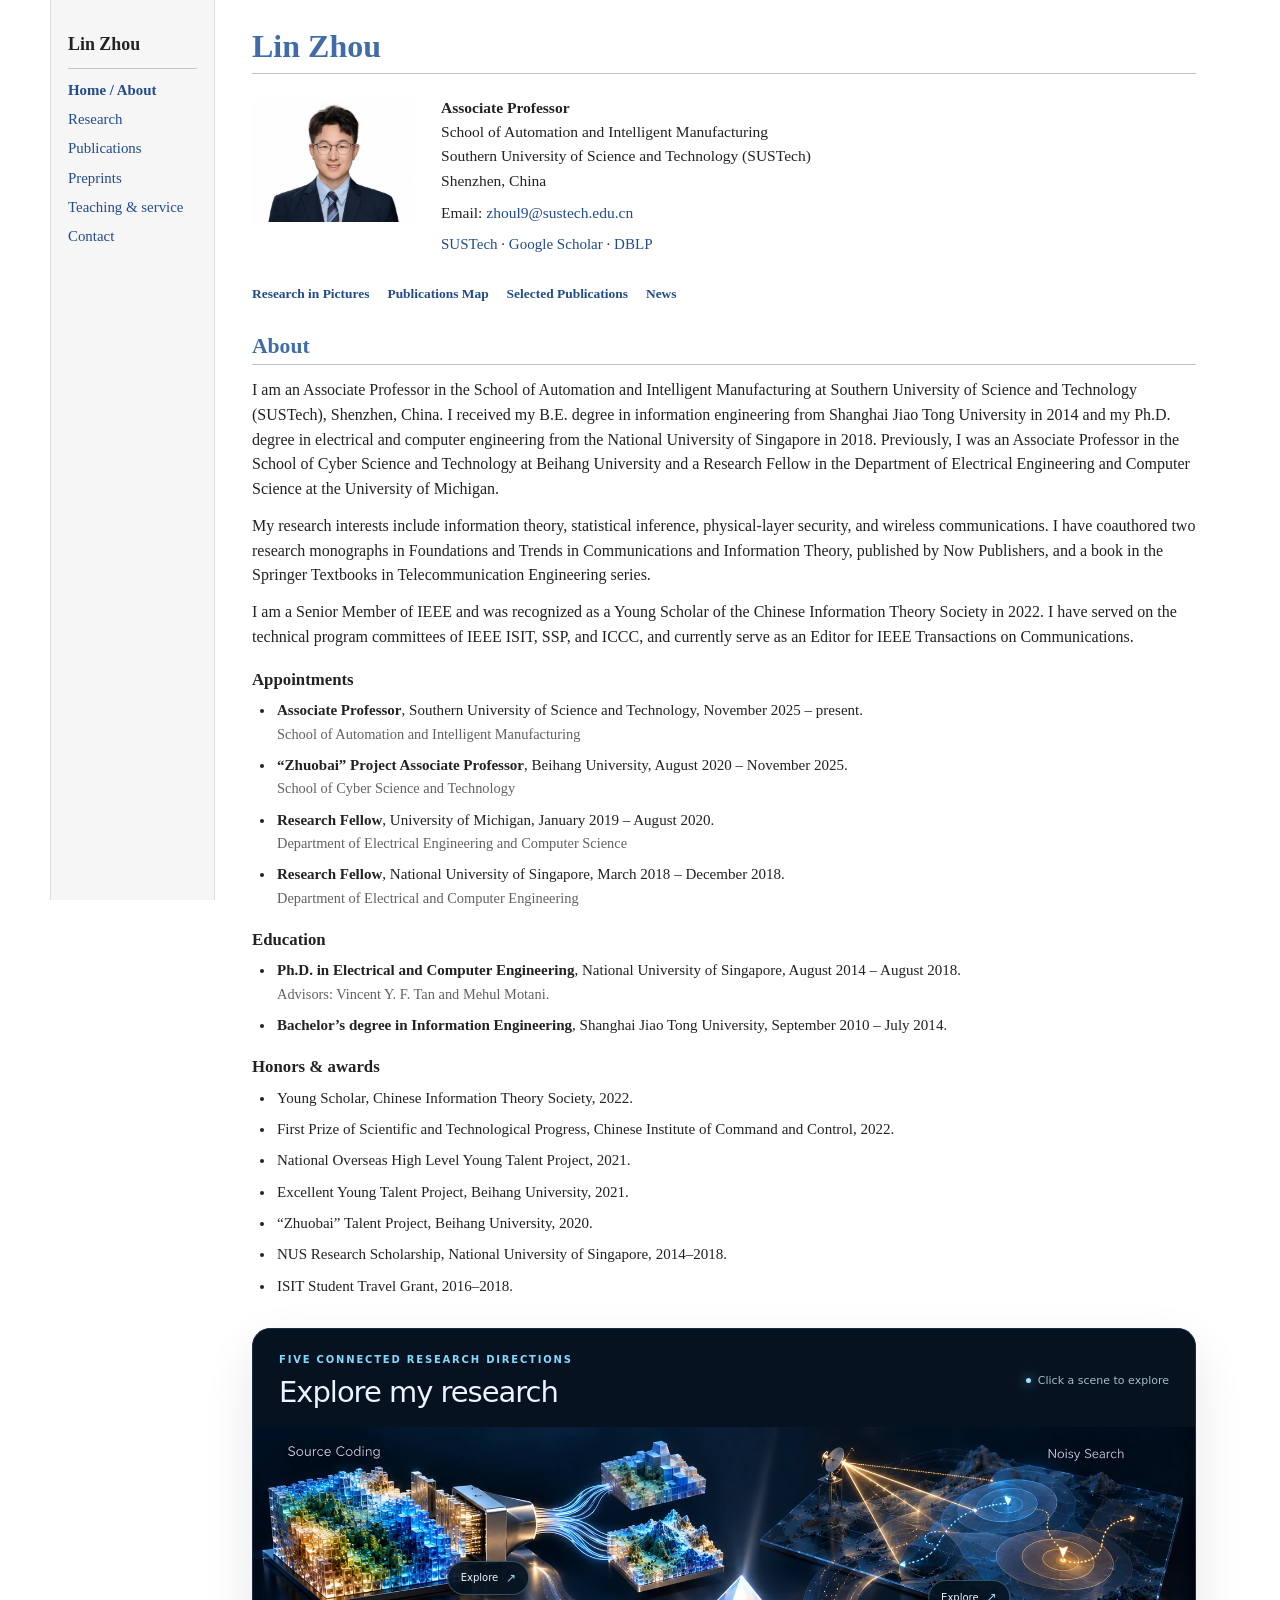
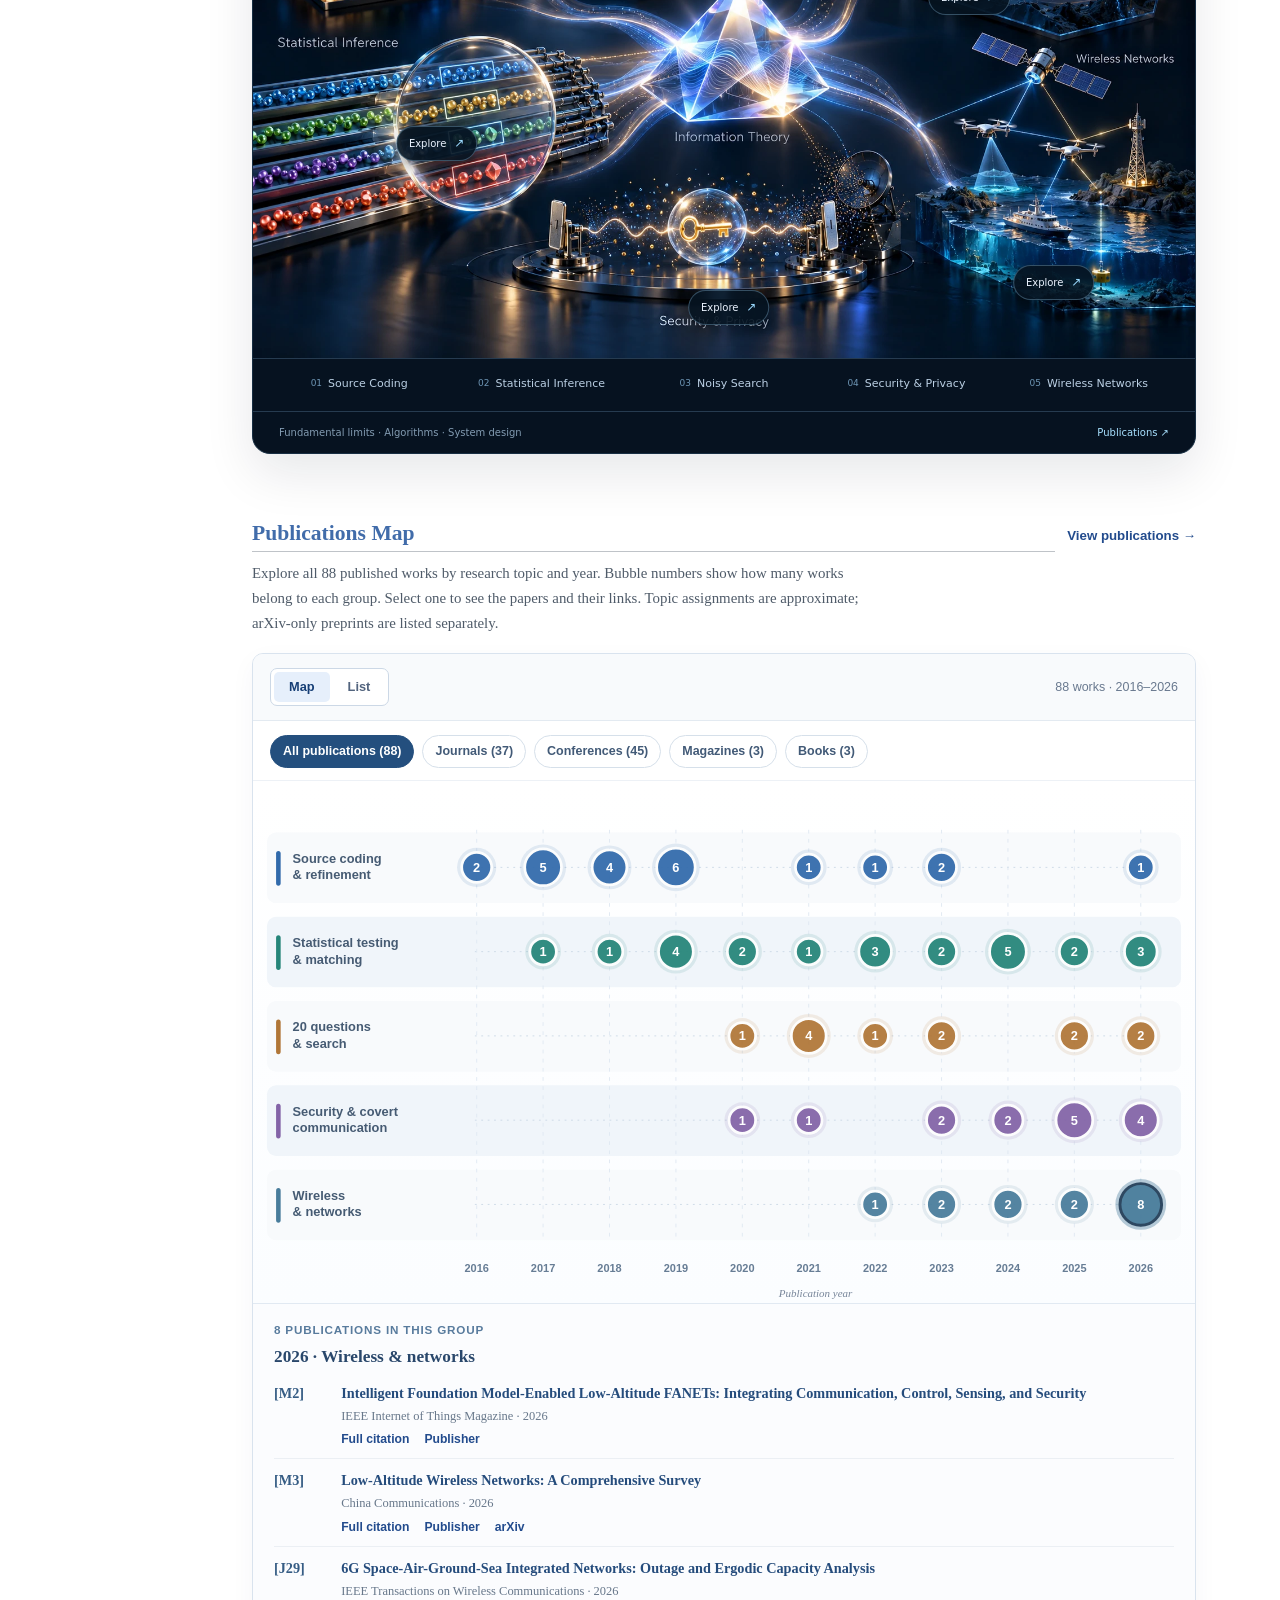
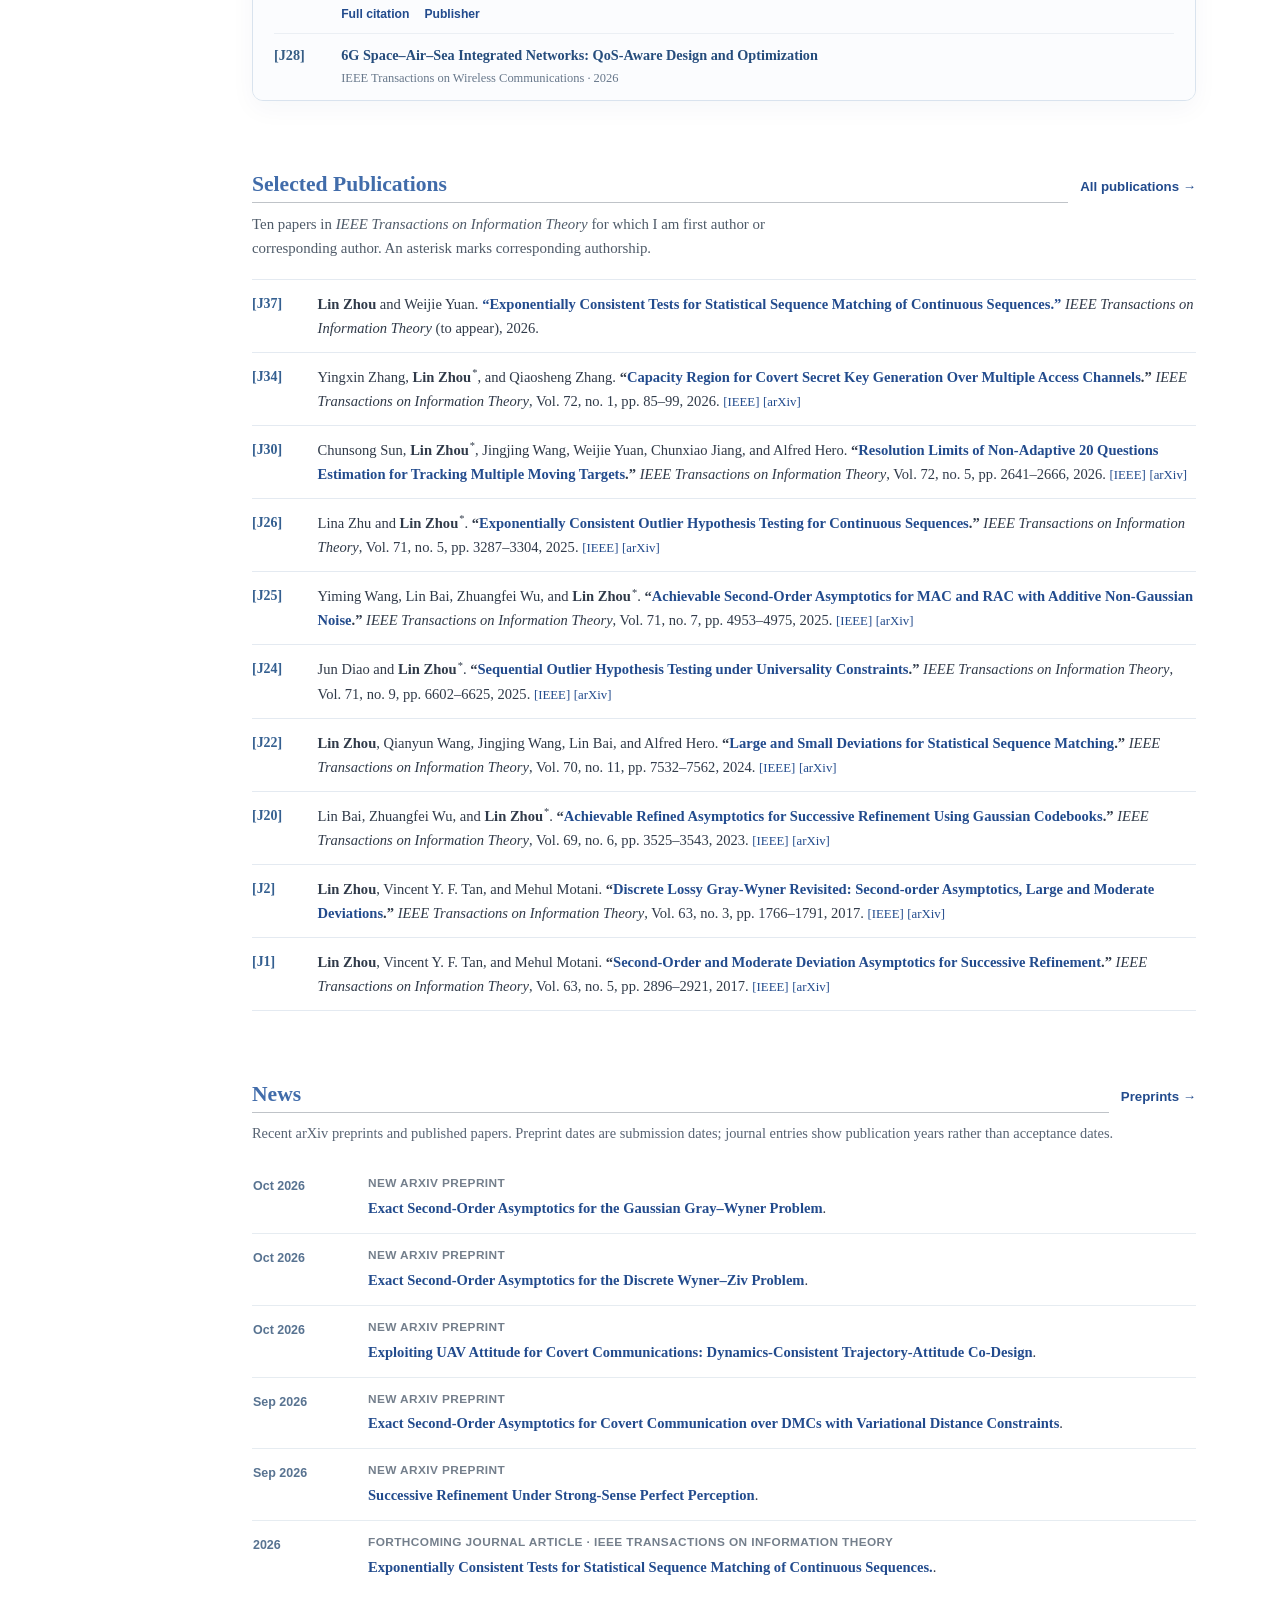
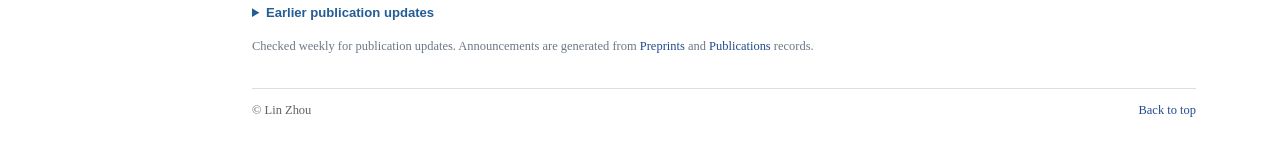
==== commit c31534d0: "Refresh public pages, descending paper counts, and expanded homepage" ====
--- a/index.html
+++ b/index.html
@@ -110,11 +110,11 @@
 <li class="selected-tit-item"><a class="selected-tit-number" href="publications.html#journal-successive-refinement-2017">[J1]</a><div class="selected-tit-citation"><p><strong>Lin Zhou</strong>, Vincent Y. F. Tan, and Mehul Motani. <span class="publication-title">“<a class="" href="https://ieeexplore.ieee.org/document/7866007/">Second-Order and Moderate Deviation Asymptotics for Successive Refinement</a>.”</span> <cite>IEEE Transactions on Information Theory</cite>, Vol. 63, no. 5, pp. 2896–2921, 2017. <a class="publication-publisher" href="https://ieeexplore.ieee.org/document/7866007/">[IEEE]</a> <a class="publication-arxiv" href="https://arxiv.org/abs/1601.04500">[arXiv]</a></p></div></li></ol></div>
 <!-- HOMEPAGE-ATLAS:END -->
 <!-- HOMEPAGE-NEWS:START -->
-<div id="news" class="home-feature" aria-labelledby="news-title"><div class="home-feature-heading"><h2 id="news-title">News</h2><a class="home-feature-link" href="preprints.html">Preprints →</a></div><p class="news-intro">Recent arXiv preprints and published papers. Preprint dates are submission dates; journal entries show publication years rather than acceptance dates.</p><ul class="news-feed"><li class="news-entry"><time class="news-date" datetime="2026-10">Oct 2026</time><div class="news-copy"><p class="news-type">New arXiv preprint</p><a href="https://arxiv.org/abs/2610.11998">Exact Second-Order Asymptotics for the Discrete Wyner–Ziv Problem</a>.</div></li>
+<div id="news" class="home-feature" aria-labelledby="news-title"><div class="home-feature-heading"><h2 id="news-title">News</h2><a class="home-feature-link" href="preprints.html">Preprints →</a></div><p class="news-intro">Recent arXiv preprints and published papers. Preprint dates are submission dates; journal entries show publication years rather than acceptance dates.</p><ul class="news-feed"><li class="news-entry"><time class="news-date" datetime="2026-10">Oct 2026</time><div class="news-copy"><p class="news-type">New arXiv preprint</p><a href="https://arxiv.org/abs/2610.38306">Exact Second-Order Asymptotics for the Gaussian Gray–Wyner Problem</a>.</div></li>
+<li class="news-entry"><time class="news-date" datetime="2026-10">Oct 2026</time><div class="news-copy"><p class="news-type">New arXiv preprint</p><a href="https://arxiv.org/abs/2610.11998">Exact Second-Order Asymptotics for the Discrete Wyner–Ziv Problem</a>.</div></li>
 <li class="news-entry"><time class="news-date" datetime="2026-10">Oct 2026</time><div class="news-copy"><p class="news-type">New arXiv preprint</p><a href="https://arxiv.org/abs/2610.01307">Exploiting UAV Attitude for Covert Communications: Dynamics-Consistent Trajectory-Attitude Co-Design</a>.</div></li>
 <li class="news-entry"><time class="news-date" datetime="2026-09">Sep 2026</time><div class="news-copy"><p class="news-type">New arXiv preprint</p><a href="https://arxiv.org/abs/2609.24675">Exact Second-Order Asymptotics for Covert Communication over DMCs with Variational Distance Constraints</a>.</div></li>
 <li class="news-entry"><time class="news-date" datetime="2026-09">Sep 2026</time><div class="news-copy"><p class="news-type">New arXiv preprint</p><a href="https://arxiv.org/abs/2609.14404">Successive Refinement Under Strong-Sense Perfect Perception</a>.</div></li>
-<li class="news-entry"><time class="news-date" datetime="2026-09">Sep 2026</time><div class="news-copy"><p class="news-type">New arXiv preprint</p><a href="https://arxiv.org/abs/2609.10436">Mobility Information Capacity in the Sky: A Gaussian Channel Perspective</a>.</div></li>
 <li class="news-entry"><time class="news-date" datetime="2026">2026</time><div class="news-copy"><p class="news-type">Forthcoming journal article · IEEE Transactions on Information Theory</p><a href="publications.html#journal-continuous-sequence-matching-2026">Exponentially Consistent Tests for Statistical Sequence Matching of Continuous Sequences.</a>.</div></li></ul><details class="news-older"><summary>Earlier publication updates</summary><ul class="news-feed"><li class="news-entry"><time class="news-date" datetime="2026">2026</time><div class="news-copy"><p class="news-type">Journal publication · IEEE Transactions on Communications</p><a href="https://ieeexplore.ieee.org/document/11218870/">The Dispersion of Broadcast Channels With Degraded Message Sets Using Spherical Codebooks</a>.</div></li>
 <li class="news-entry"><time class="news-date" datetime="2026">2026</time><div class="news-copy"><p class="news-type">Journal publication · IEEE Transactions on Wireless Communications</p><a href="https://ieeexplore.ieee.org/document/11355736/">Channel Inversion Power Control-Aided Multi-User Secret and Covert UAV Communications</a>.</div></li></ul></details><p class="news-meta-note">Checked weekly for publication updates. Announcements are generated from <a href="preprints.html">Preprints</a> and <a href="publications.html">Publications</a> records.</p></div>
 <!-- HOMEPAGE-NEWS:END -->
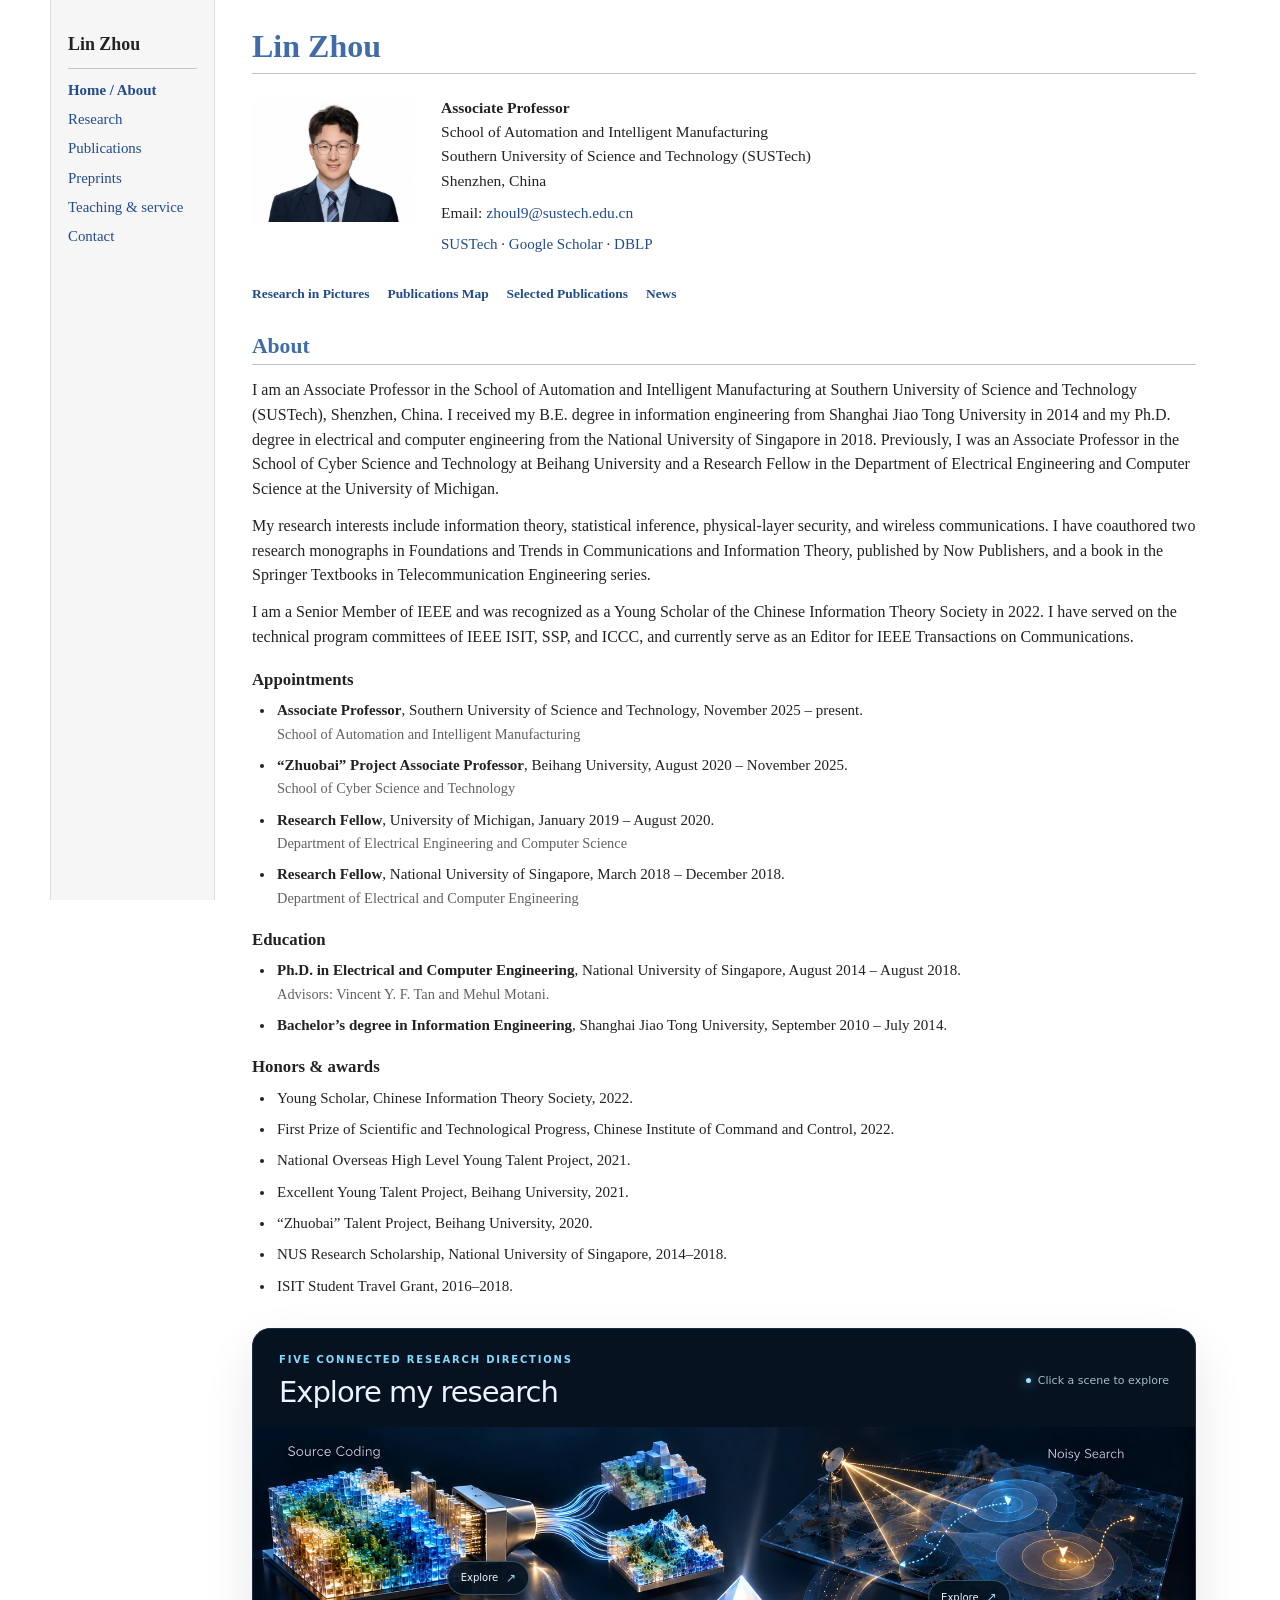
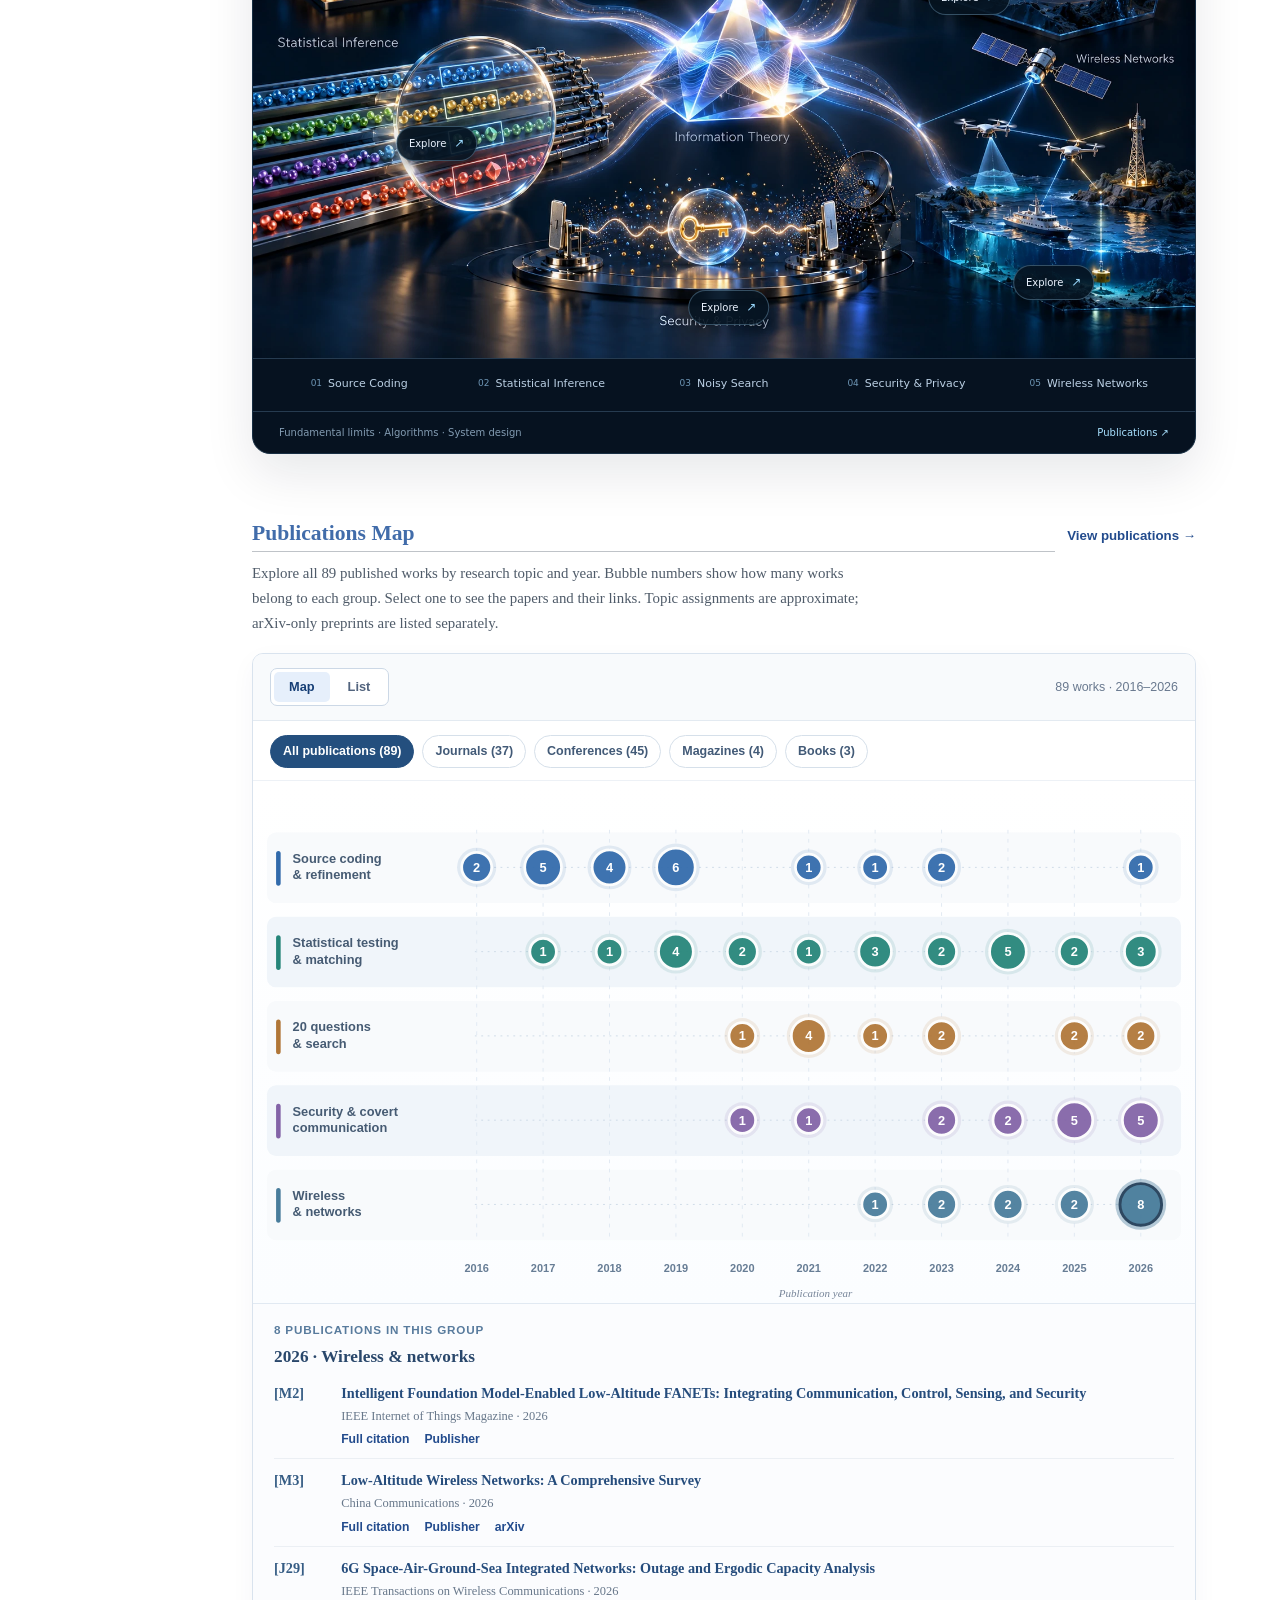
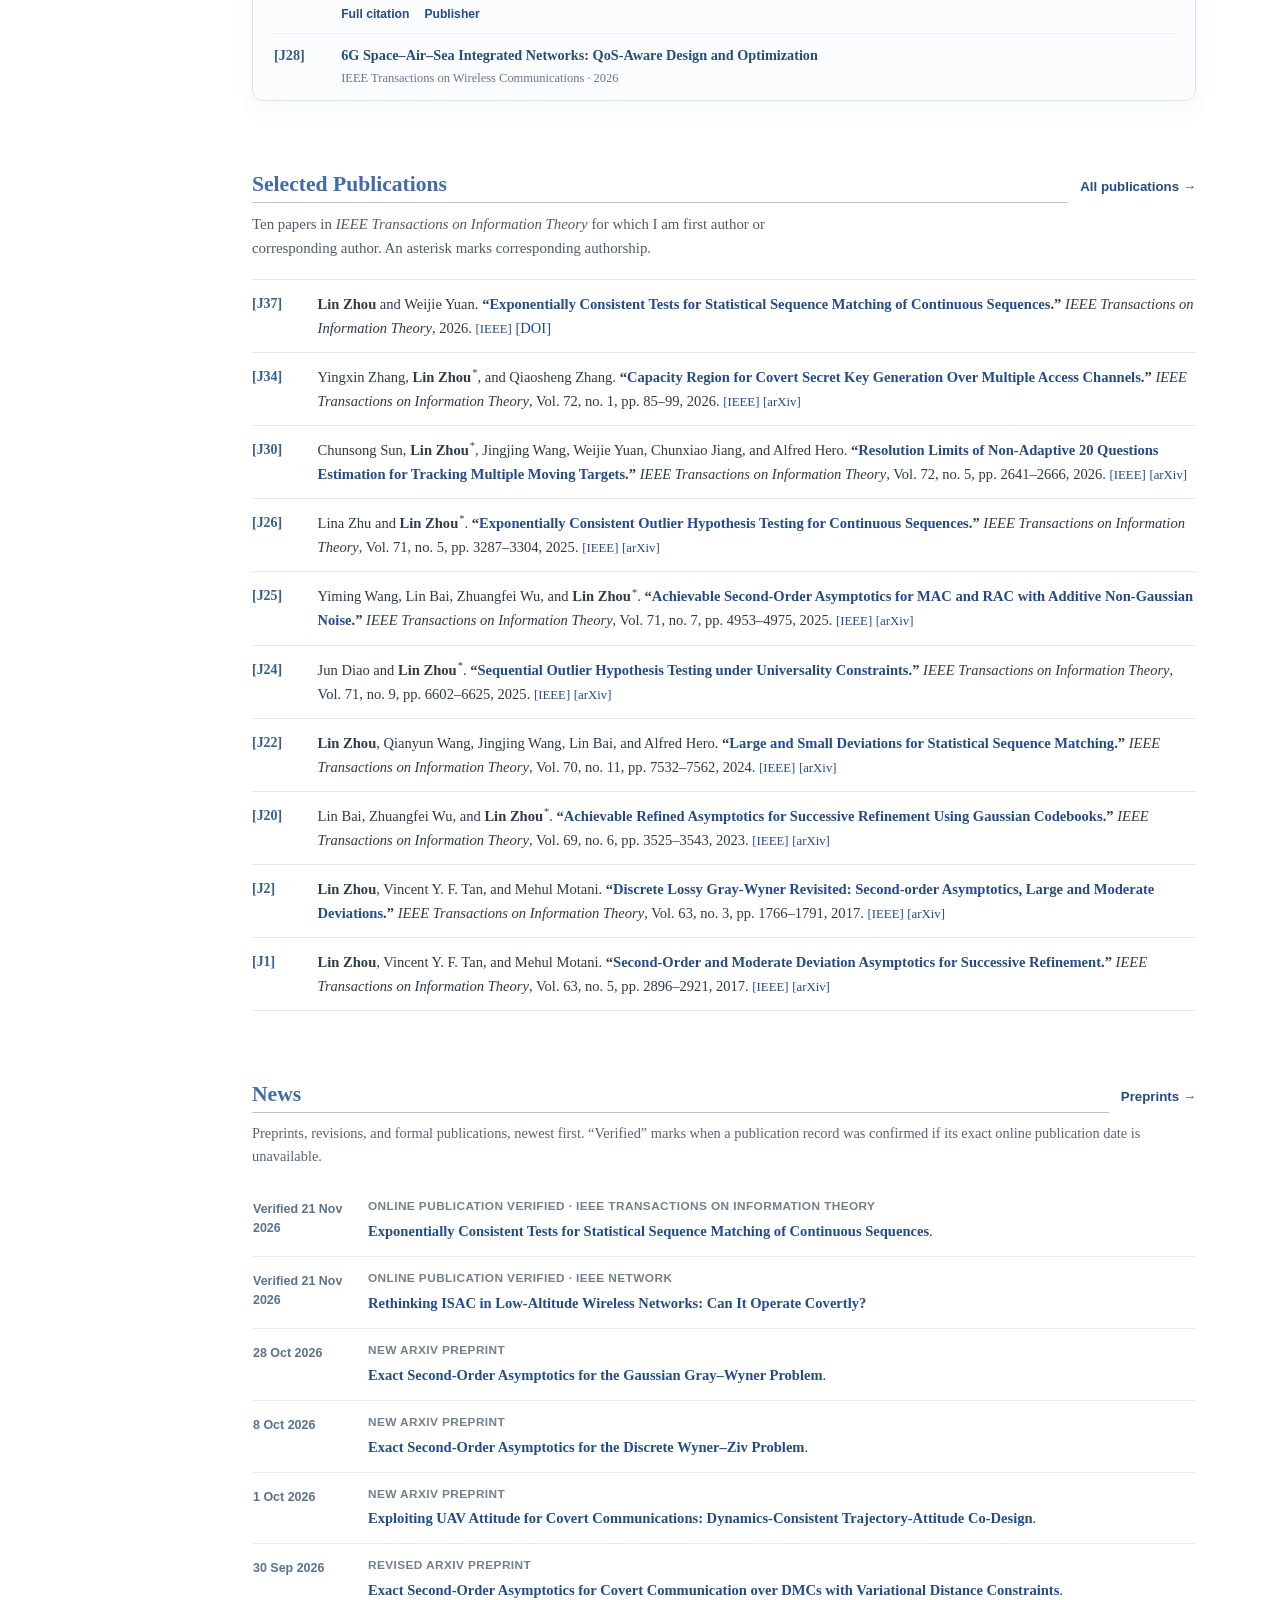
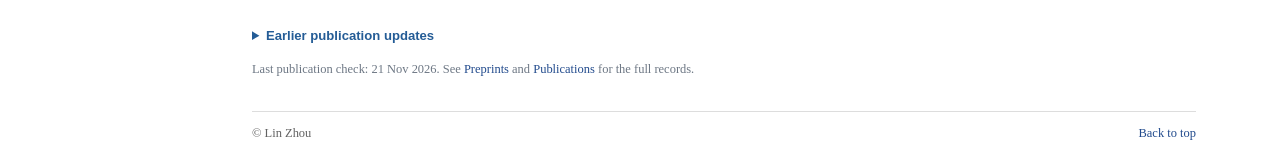
==== commit 3a375022: "Refresh News with verified IEEE publications and reliable weekly checks" ====
--- a/index.html
+++ b/index.html
@@ -93,12 +93,12 @@
 <!-- HOMEPAGE-PUBLICATIONS-MAP:START -->
 <div id="publications-map" class="home-feature full-map-section" aria-labelledby="publications-map-title">
 <div class="home-feature-heading"><h2 id="publications-map-title">Publications Map</h2><a class="home-feature-link" href="publications.html">View publications →</a></div>
-<p class="home-feature-intro">Explore all 88 published works by research topic and year. Bubble numbers show how many works belong to each group. Select one to see the papers and their links. Topic assignments are approximate; arXiv-only preprints are listed separately.</p>
-<div class="full-map-shell" data-full-publications-map><div class="full-map-topbar"><div class="full-map-mode" role="group" aria-label="Publications map mode"><button type="button" data-full-map-mode="map" aria-pressed="true">Map</button><button type="button" data-full-map-mode="list" aria-pressed="false">List</button></div><p class="full-map-meta">88 works · 2016–2026</p></div><div class="full-map-filters" data-full-map-filters role="group" aria-label="Filter the map by publication type"></div><div class="full-map-chart" data-full-map-chart></div><ol class="full-map-list" data-full-map-list hidden></ol><div class="full-map-detail" data-full-map-detail aria-label="Publication group details" aria-live="polite"></div><p class="full-map-fallback">Browse the full bibliography at <a href="publications.html">Publications</a>.</p><script type="application/json" data-full-map-data>[{"id":"book-low-latency-2025","number":"B3","title":"Low-Latency Communication: Theory and Applications","authors":"Lin Zhou and Lin Bai","venue":"Springer","year":2025,"publisherUrl":"https://link.springer.com/book/9783032066268","arxivUrl":"","type":"book","mapTheme":4},{"id":"book-twenty-questions-2025","number":"B2","title":"Twenty Questions with Random Error","authors":"Lin Zhou and Alfred Hero","venue":"Foundations and Trends in Communications and Information Theory","year":2025,"publisherUrl":"https://www.emerald.com/ftcit/article-abstract/22/4/394/1333188/Twenty-Questions-with-Random-Error?redirectedFrom=fulltext","arxivUrl":"","type":"book","mapTheme":2},{"id":"book-lossy-source-coding-2023","number":"B1","title":"Finite Blocklength Lossy Source Coding for Discrete Memoryless Sources","authors":"Lin Zhou and Mehul Motani","venue":"Foundations and Trends in Communications and Information Theory","year":2023,"publisherUrl":"https://www.emerald.com/ftcit/article-abstract/20/3/157/1332644/Finite-Blocklength-Lossy-Source-Coding-for?redirectedFrom=fulltext","arxivUrl":"https://arxiv.org/abs/2301.07871","type":"book","mapTheme":0},{"id":"journal-lawn-survey-2026","number":"M3","title":"Low-Altitude Wireless Networks: A Comprehensive Survey","authors":"Jun Wu, Yaoqi Yang, Weijie Yuan, Wenchao Liu, Jiacheng Wang, Tianqi Mao, Lin Zhou, Yuanhao Cui, Fan Liu, Geng Sun, Yiyan Ma, Nan Wu, Dezhi Zheng, Jindan Xu, Nan Ma, Zhiyong Feng, Wei Xu, Dusit Niyato, Chau Yuen, Xiaojun Jing, Zhiguo Shi, Bo Ai, Shi Jin, Dong In Kim, Jiangzhou Wang, Ping Zhang, Hao Yin, and Jun Zhang","venue":"China Communications","year":2026,"publisherUrl":"https://ieeexplore.ieee.org/document/11503149/","arxivUrl":"https://arxiv.org/abs/2509.11607","type":"magazine","mapTheme":4},{"id":"survey-fanets-2026","number":"M2","title":"Intelligent Foundation Model-Enabled Low-Altitude FANETs: Integrating Communication, Control, Sensing, and Security","authors":"Jinpeng Xu, Lin Zhou, Shuowen Zhang, Xin Xie, Weijie Yuan, and Jingjing Wang","venue":"IEEE Internet of Things Magazine","year":2026,"publisherUrl":"https://ieeexplore.ieee.org/document/11357972/","arxivUrl":"","type":"magazine","mapTheme":4},{"id":"survey-dd-isac-2024","number":"M1","title":"From OTFS to DD-ISAC: Integrating Sensing and Communications in the Delay Doppler Domain","authors":"Weijie Yuan, Lin Zhou, Saeid K. Dehkordi, Shuangyang Li, Pingzhi Fan, Giuseppe Caire, and Vincent Poor","venue":"IEEE Wireless Communications","year":2024,"publisherUrl":"https://ieeexplore.ieee.org/document/10638525/","arxivUrl":"","type":"magazine","mapTheme":4},{"id":"journal-continuous-sequence-matching-2026","number":"J37","title":"Exponentially Consistent Tests for Statistical Sequence Matching of Continuous Sequences.","authors":"Lin Zhou and Weijie Yuan","venue":"IEEE Transactions on Information Theory","year":2026,"publisherUrl":"","arxivUrl":"","type":"journal","mapTheme":1},{"id":"journal-broadcast-dispersion-2025","number":"J36","title":"The Dispersion of Broadcast Channels With Degraded Message Sets Using Spherical Codebooks","authors":"Zhuangfei Wu, Lin Bai, Jinpeng Xu, Lin Zhou, and Mehul Motani","venue":"IEEE Transactions on Communications","year":2026,"publisherUrl":"https://ieeexplore.ieee.org/document/11218870/","arxivUrl":"https://arxiv.org/abs/2410.17540","type":"journal","mapTheme":4},{"id":"journal-channel-inversion-uav-2026","number":"J35","title":"Channel Inversion Power Control-Aided Multi-User Secret and Covert UAV Communications","authors":"Yingqi He, Jinpeng Xu, Lin Zhou, Jingjing Wang, and Chunxiao Jiang","venue":"IEEE Transactions on Wireless Communications","year":2026,"publisherUrl":"https://ieeexplore.ieee.org/document/11355736/","arxivUrl":"","type":"journal","mapTheme":3},{"id":"journal-covert-key-generation-2026","number":"J34","title":"Capacity Region for Covert Secret Key Generation Over Multiple Access Channels","authors":"Yingxin Zhang, Lin Zhou, and Qiaosheng Zhang","venue":"IEEE Transactions on Information Theory","year":2026,"publisherUrl":"https://ieeexplore.ieee.org/document/11250997/","arxivUrl":"https://arxiv.org/abs/2504.05828","type":"journal","mapTheme":3},{"id":"journal-edp-routing-2026","number":"J33","title":"EDP Protocol: Advancing Mobility-Aware Drone Network Connectivity With Adaptive Routing","authors":"Jingjing Wang, Houze Feng, Jianrui Chen, Lin Zhou, Mengyuan Zhang, and Chunxiao Jiang","venue":"IEEE Transactions on Networking","year":2026,"publisherUrl":"https://ieeexplore.ieee.org/document/11301929/","arxivUrl":"","type":"journal","mapTheme":4},{"id":"journal-irs-diagnosis-2026","number":"J32","title":"Over-the-Air Diagnosis of Defective Elements in Intelligent Reflecting Surface","authors":"Ziyi Zhao, Zhaorui Wang, Lin Zhou, Chunsong Sun, Shuowen Zhang, Naofal Al-Dhahir, and Liang Liu","venue":"IEEE Transactions on Wireless Communications","year":2026,"publisherUrl":"https://ieeexplore.ieee.org/document/11515019/","arxivUrl":"https://arxiv.org/abs/2408.00379","type":"journal","mapTheme":4},{"id":"journal-mimo-mac-2026","number":"J31","title":"Achievable Second-Order Asymptotics for MIMO MAC with Additive Noise under Nearest Neighbor Decoding","authors":"Yiming Wang, Lin Bai, and Lin Zhou","venue":"IEEE Transactions on Communications","year":2026,"publisherUrl":"https://ieeexplore.ieee.org/document/11455495/","arxivUrl":"","type":"journal","mapTheme":4},{"id":"journal-multiple-moving-targets-2026","number":"J30","title":"Resolution Limits of Non-Adaptive 20 Questions Estimation for Tracking Multiple Moving Targets","authors":"Chunsong Sun, Lin Zhou, Jingjing Wang, Weijie Yuan, Chunxiao Jiang, and Alfred Hero","venue":"IEEE Transactions on Information Theory","year":2026,"publisherUrl":"https://ieeexplore.ieee.org/document/11417963/","arxivUrl":"https://arxiv.org/abs/2507.02274","type":"journal","mapTheme":2},{"id":"journal-sagsin-capacity-2026","number":"J29","title":"6G Space-Air-Ground-Sea Integrated Networks: Outage and Ergodic Capacity Analysis","authors":"Jinpeng Xu, Yingqi He, Lin Zhou, Jingjing Wang, Jun Du, and Chunxiao Jiang","venue":"IEEE Transactions on Wireless Communications","year":2026,"publisherUrl":"https://ieeexplore.ieee.org/document/11603906/","arxivUrl":"","type":"journal","mapTheme":4},{"id":"journal-sasin-qos-2026","number":"J28","title":"6G Space–Air–Sea Integrated Networks: QoS-Aware Design and Optimization","authors":"Yingqi He, Jinpeng Xu, Lin Zhou, Jingjing Wang, Jun Du, and Chunxiao Jiang","venue":"IEEE Transactions on Wireless Communications","year":2026,"publisherUrl":"https://ieeexplore.ieee.org/document/11643503/","arxivUrl":"","type":"journal","mapTheme":4},{"id":"journal-collaborative-uav-2025","number":"J27","title":"Collaborative Secret and Covert Communications for Multi-User Multi-Antenna Uplink UAV Systems: Design and Optimization","authors":"Jinpeng Xu, Lin Bai, Xin Xie, and Lin Zhou","venue":"IEEE Transactions on Wireless Communications","year":2025,"publisherUrl":"https://ieeexplore.ieee.org/document/10938035/","arxivUrl":"https://arxiv.org/abs/2407.05738","type":"journal","mapTheme":3},{"id":"journal-continuous-outlier-2025","number":"J26","title":"Exponentially Consistent Outlier Hypothesis Testing for Continuous Sequences","authors":"Lina Zhu and Lin Zhou","venue":"IEEE Transactions on Information Theory","year":2025,"publisherUrl":"https://ieeexplore.ieee.org/document/10915605/","arxivUrl":"https://arxiv.org/abs/2405.01161","type":"journal","mapTheme":1},{"id":"journal-mac-rac-2025","number":"J25","title":"Achievable Second-Order Asymptotics for MAC and RAC with Additive Non-Gaussian Noise","authors":"Yiming Wang, Lin Bai, Zhuangfei Wu, and Lin Zhou","venue":"IEEE Transactions on Information Theory","year":2025,"publisherUrl":"https://ieeexplore.ieee.org/document/11006123/","arxivUrl":"https://arxiv.org/abs/2410.10312","type":"journal","mapTheme":4},{"id":"journal-sequential-outlier-2025","number":"J24","title":"Sequential Outlier Hypothesis Testing under Universality Constraints","authors":"Jun Diao and Lin Zhou","venue":"IEEE Transactions on Information Theory","year":2025,"publisherUrl":"https://ieeexplore.ieee.org/document/11051023/","arxivUrl":"https://arxiv.org/abs/2404.14221","type":"journal","mapTheme":1},{"id":"journal-shannon-cipher-2025","number":"J23","title":"Successive Refinement of Shannon Cipher System Under Maximal Leakage","authors":"Zhuangfei Wu, Lin Bai, and Lin Zhou","venue":"IEEE Transactions on Information Theory","year":2025,"publisherUrl":"https://ieeexplore.ieee.org/document/10817153/","arxivUrl":"https://arxiv.org/abs/2308.07203","type":"journal","mapTheme":3},{"id":"journal-sequence-matching-2024","number":"J22","title":"Large and Small Deviations for Statistical Sequence Matching","authors":"Lin Zhou, Qianyun Wang, Jingjing Wang, Lin Bai, and Alfred Hero","venue":"IEEE Transactions on Information Theory","year":2024,"publisherUrl":"https://ieeexplore.ieee.org/document/10694735/","arxivUrl":"https://arxiv.org/abs/2407.02816","type":"journal","mapTheme":1},{"id":"journal-covert-mmwave-2023","number":"J21","title":"Covert Communication for Spatially Sparse mmWave Massive MIMO Channels","authors":"Lin Bai, Jinpeng Xu, and Lin Zhou","venue":"IEEE Transactions on Communications","year":2023,"publisherUrl":"https://ieeexplore.ieee.org/document/10021654/","arxivUrl":"","type":"journal","mapTheme":3},{"id":"journal-gaussian-refinement-2023","number":"J20","title":"Achievable Refined Asymptotics for Successive Refinement Using Gaussian Codebooks","authors":"Lin Bai, Zhuangfei Wu, and Lin Zhou","venue":"IEEE Transactions on Information Theory","year":2023,"publisherUrl":"https://ieeexplore.ieee.org/document/10042457/","arxivUrl":"https://arxiv.org/abs/2208.03926","type":"journal","mapTheme":0},{"id":"journal-moving-target-2023","number":"J19","title":"Resolution Limits of Non-Adaptive 20 Questions Search for a Moving Target","authors":"Lin Zhou and Alfred Hero","venue":"IEEE Transactions on Information Theory","year":2023,"publisherUrl":"https://ieeexplore.ieee.org/document/10144100/","arxivUrl":"https://arxiv.org/abs/2206.08884","type":"journal","mapTheme":2},{"id":"journal-satellite-terrestrial-2023","number":"J18","title":"Efficient User Scheduling for Uplink Hybrid Satellite-Terrestrial Communication","authors":"Lina Zhu, Lin Bai, Lin Zhou, and Jinho Choi","venue":"IEEE Transactions on Wireless Communications","year":2023,"publisherUrl":"https://ieeexplore.ieee.org/document/9903373/","arxivUrl":"https://arxiv.org/abs/2210.12920","type":"journal","mapTheme":4},{"id":"journal-multiple-targets-2022","number":"J17","title":"Resolution Limits of Non-Adaptive 20 Questions Search for Multiple Targets","authors":"Lin Zhou, Lin Bai, and Alfred Hero","venue":"IEEE Transactions on Information Theory","year":2022,"publisherUrl":"https://ieeexplore.ieee.org/document/9751771/","arxivUrl":"https://arxiv.org/abs/2101.06843","type":"journal","mapTheme":2},{"id":"journal-second-order-outlier-2022","number":"J16","title":"Second-Order Asymptotically Optimal Outlier Hypothesis Testing","authors":"Lin Zhou, Yun Wei, and Alfred Hero","venue":"IEEE Transactions on Information Theory","year":2022,"publisherUrl":"https://ieeexplore.ieee.org/document/9714361/","arxivUrl":"https://arxiv.org/abs/2009.03505","type":"journal","mapTheme":1},{"id":"journal-noisy-twenty-questions-2021","number":"J15","title":"Resolution Limits for the Noisy Non-Adaptive 20 Questions Problem","authors":"Lin Zhou and Alfred Hero","venue":"IEEE Transactions on Information Theory","year":2021,"publisherUrl":"https://ieeexplore.ieee.org/document/9316946/","arxivUrl":"https://arxiv.org/abs/2004.07231","type":"journal","mapTheme":2},{"id":"journal-privacy-utility-2021","number":"J14","title":"Privacy-Utility Tradeoff for Hypothesis Testing Over A Noisy Channel","authors":"Lin Zhou and Daming Cao","venue":"IEEE Transactions on Information Forensics and Security","year":2021,"publisherUrl":"https://ieeexplore.ieee.org/document/9448074/","arxivUrl":"https://arxiv.org/abs/2006.02869","type":"journal","mapTheme":3},{"id":"journal-distributed-detection-2020","number":"J13","title":"Distributed Detection with Empirically Observed Statistics","authors":"Haiyun He, Lin Zhou, and Vincent Y. F. Tan","venue":"IEEE Transactions on Information Theory","year":2020,"publisherUrl":"https://ieeexplore.ieee.org/document/8993856/","arxivUrl":"https://arxiv.org/abs/1903.05819","type":"journal","mapTheme":1},{"id":"journal-private-key-helper-2020","number":"J12","title":"Multiple Private Key Generation for Continuous Memoryless Sources with A Helper","authors":"Lin Zhou","venue":"IEEE Transactions on Information Forensics and Security","year":2020,"publisherUrl":"https://ieeexplore.ieee.org/document/8998209/","arxivUrl":"https://arxiv.org/abs/2009.02852","type":"journal","mapTheme":3},{"id":"journal-statistical-classification-2020","number":"J11","title":"Second-Order Asymptotically Optimal Statistical Classification","authors":"Lin Zhou, Vincent Y. F. Tan, and Mehul Motani","venue":"Information and Inference: A Journal of IMA","year":2020,"publisherUrl":"https://academic.oup.com/imaiai/article/9/1/81/5292489","arxivUrl":"https://arxiv.org/abs/1806.00739","type":"journal","mapTheme":1},{"id":"journal-causal-side-information-2019","number":"J10","title":"Exponential Strong Converse for Successive Refinement with Causal Decoder Side Information","authors":"Lin Zhou and Alfred Hero","venue":"Entropy","year":2019,"publisherUrl":"https://www.mdpi.com/1099-4300/21/4/410","arxivUrl":"https://arxiv.org/abs/1901.01356","type":"journal","mapTheme":0},{"id":"journal-gaussian-codebooks-2019","number":"J9","title":"Refined Asymptotics for Rate-Distortion using Gaussian Codebooks for Arbitrary Sources","authors":"Lin Zhou, Vincent Y. F. Tan, and Mehul Motani","venue":"IEEE Transactions on Information Theory","year":2019,"publisherUrl":"https://ieeexplore.ieee.org/document/8576660/","arxivUrl":"https://arxiv.org/abs/1708.04778","type":"journal","mapTheme":0},{"id":"journal-lossy-multiconnectivity-2019","number":"J8","title":"On Lossy Multi-Connectivity: Finite Blocklength Performance and Second-Order Asymptotics","authors":"Lin Zhou, Albrecht Wolf, and Mehul Motani","venue":"IEEE Journal on Selected Areas in Communications","year":2019,"publisherUrl":"https://ieeexplore.ieee.org/document/8638948/","arxivUrl":"","type":"journal","mapTheme":0},{"id":"journal-mismatched-jscc-2019","number":"J7","title":"The Dispersion of Mismatched Joint Source-Channel Coding for Arbitrary Sources and Additive Channels","authors":"Lin Zhou, Vincent Y. F. Tan, and Mehul Motani","venue":"IEEE Transactions on Information Theory","year":2019,"publisherUrl":"https://ieeexplore.ieee.org/document/8490885/","arxivUrl":"https://arxiv.org/abs/1711.11206","type":"journal","mapTheme":0},{"id":"journal-two-hop-converse-2019","number":"J6","title":"A Strong Converse Theorem for Hypothesis Testing Against Independence over a Two-Hop Network","authors":"Daming Cao, Lin Zhou, and Vincent Y. F. Tan","venue":"Entropy","year":2019,"publisherUrl":"https://www.mdpi.com/1099-4300/21/12/1171","arxivUrl":"https://arxiv.org/abs/1808.05366","type":"journal","mapTheme":1},{"id":"journal-two-lossy-problems-2019","number":"J5","title":"Non-Asymptotic Converse Bounds and Refined Asymptotics for Two Source Coding Problems","authors":"Lin Zhou and Mehul Motani","venue":"IEEE Transactions on Information Theory","year":2019,"publisherUrl":"https://ieeexplore.ieee.org/document/8731866/","arxivUrl":"https://arxiv.org/abs/1708.05496","type":"journal","mapTheme":0},{"id":"journal-content-identification-2018","number":"J4","title":"Exponential Strong Converse for Content Identification with Lossy Recovery","authors":"Lin Zhou, Vincent Y. F. Tan, Lei Yu, and Mehul Motani","venue":"IEEE Transactions on Information Theory","year":2018,"publisherUrl":"https://ieeexplore.ieee.org/document/8370709/","arxivUrl":"https://arxiv.org/abs/1702.06649","type":"journal","mapTheme":1},{"id":"journal-streaming-compression-2018","number":"J3","title":"Achievable Moderate Deviations Asymptotics for Streaming Compression of Correlated Sources","authors":"Lin Zhou, Vincent Y. F. Tan, and Mehul Motani","venue":"IEEE Transactions on Information Theory","year":2018,"publisherUrl":"https://ieeexplore.ieee.org/document/8239841/","arxivUrl":"https://arxiv.org/abs/1604.07151","type":"journal","mapTheme":0},{"id":"journal-gray-wyner-2017","number":"J2","title":"Discrete Lossy Gray-Wyner Revisited: Second-order Asymptotics, Large and Moderate Deviations","authors":"Lin Zhou, Vincent Y. F. Tan, and Mehul Motani","venue":"IEEE Transactions on Information Theory","year":2017,"publisherUrl":"https://ieeexplore.ieee.org/document/7797178/","arxivUrl":"https://arxiv.org/abs/1512.01090","type":"journal","mapTheme":0},{"id":"journal-successive-refinement-2017","number":"J1","title":"Second-Order and Moderate Deviation Asymptotics for Successive Refinement","authors":"Lin Zhou, Vincent Y. F. Tan, and Mehul Motani","venue":"IEEE Transactions on Information Theory","year":2017,"publisherUrl":"https://ieeexplore.ieee.org/document/7866007/","arxivUrl":"https://arxiv.org/abs/1601.04500","type":"journal","mapTheme":0},{"id":"conf-ieee-11653813","number":"C45","title":"Exponentially Consistent Low-Complexity Outlier Hypothesis Testing for Continuous Sequences","authors":"Lina Zhu and Lin Zhou","venue":"IEEE International Symposium on Information Theory (ISIT)","year":2026,"publisherUrl":"https://ieeexplore.ieee.org/document/11653813/","arxivUrl":"https://arxiv.org/abs/2601.19248","type":"conference","mapTheme":1},{"id":"conf-ieee-11653881","number":"C44","title":"Exponentially Consistent Low Complexity Test for Sequential Outlier Hypothesis Testing","authors":"Jun Diao, Jingjing Wang, and Lin Zhou","venue":"IEEE International Symposium on Information Theory (ISIT)","year":2026,"publisherUrl":"https://ieeexplore.ieee.org/document/11653881/","arxivUrl":"","type":"conference","mapTheme":1},{"id":"conf-ieee-11653945","number":"C43","title":"Privacy-Resolution Tradeoff for Adaptive Noisy Twenty Questions Estimation","authors":"Chunsong Sun and Lin Zhou","venue":"IEEE International Symposium on Information Theory (ISIT)","year":2026,"publisherUrl":"https://ieeexplore.ieee.org/document/11653945/","arxivUrl":"https://arxiv.org/abs/2601.16825","type":"conference","mapTheme":2},{"id":"conf-ieee-11653958","number":"C42","title":"Second-Order Asymptotics for Covert Communication over MIMO AWGN Channels","authors":"Changhong Liu, Jingjing Wang, and Lin Zhou","venue":"IEEE International Symposium on Information Theory (ISIT)","year":2026,"publisherUrl":"https://ieeexplore.ieee.org/document/11653958/","arxivUrl":"","type":"conference","mapTheme":3},{"id":"conf-ieee-11654021","number":"C41","title":"Secret Key Capacity under Maximal Leakage","authors":"Yingxin Zhang and Lin Zhou","venue":"IEEE International Symposium on Information Theory (ISIT)","year":2026,"publisherUrl":"https://ieeexplore.ieee.org/document/11654021/","arxivUrl":"","type":"conference","mapTheme":3},{"id":"conf-ieee-11654088","number":"C40","title":"Rate-Distortion-Perception Tradeoff for the Gray-Wyner Problem","authors":"Yu Yang, Yingxin Zhang, Weijie Yuan, and Lin Zhou","venue":"IEEE International Symposium on Information Theory (ISIT)","year":2026,"publisherUrl":"https://ieeexplore.ieee.org/document/11654088/","arxivUrl":"https://arxiv.org/abs/2601.11257","type":"conference","mapTheme":0},{"id":"conf-ieee-11148106","number":"C39","title":"Covert Integrated Sensing and Communication for UAV Systems Exploiting Prior Information","authors":"Xin Xie, Jian Sun, Jinpeng Xu, and Lin Zhou","venue":"IEEE/CIC International Conference on Communications in China (ICCC Workshops)","year":2025,"publisherUrl":"https://ieeexplore.ieee.org/document/11148106/","arxivUrl":"","type":"conference","mapTheme":3},{"id":"conf-ieee-11148720","number":"C38","title":"Sparse Regression Codes for Covert Communication over Multiple Access Channels","authors":"Haolin Jiang, Yiming Wang, Zhuangfei Wu, and Lin Zhou","venue":"IEEE/CIC International Conference on Communications in China (ICCC)","year":2025,"publisherUrl":"https://ieeexplore.ieee.org/document/11148720/","arxivUrl":"","type":"conference","mapTheme":3},{"id":"conf-ieee-11240257","number":"C37","title":"Capacity Region for Covert Secret Key Generation over Multiple Access Channels","authors":"Yingxin Zhang, Lin Zhou, and Qiaosheng Zhang","venue":"IEEE Information Theory Workshop (ITW)","year":2025,"publisherUrl":"https://ieeexplore.ieee.org/document/11240257/","arxivUrl":"","type":"conference","mapTheme":3},{"id":"conf-ieee-11240310","number":"C36","title":"Resolution Limits of Non-Adaptive 20 Questions Estimation for Tracking Multiple Moving Targets","authors":"Chunsong Sun, Lin Zhou, Jingjing Wang, Weijie Yuan, Chunxiao Jiang, and Alfred Hero","venue":"IEEE Information Theory Workshop (ITW)","year":2025,"publisherUrl":"https://ieeexplore.ieee.org/document/11240310/","arxivUrl":"","type":"conference","mapTheme":2},{"id":"conf-ieee-10619312","number":"C35","title":"Large Deviations for Statistical Sequence Matching","authors":"Lin Zhou, Qianyun Wang, Jingjing Wang, Lin Bai, and Alfred Hero","venue":"IEEE International Symposium on Information Theory (ISIT)","year":2024,"publisherUrl":"https://ieeexplore.ieee.org/document/10619312/","arxivUrl":"","type":"conference","mapTheme":1},{"id":"conf-ieee-10681761","number":"C34","title":"Two-User Collaborative Secret and Covert Uplink Communications in UAV Systems","authors":"Yingqi He, Jinpeng Xu, and Lin Zhou","venue":"IEEE/CIC International Conference on Communications in China (ICCC)","year":2024,"publisherUrl":"https://ieeexplore.ieee.org/document/10681761/","arxivUrl":"","type":"conference","mapTheme":3},{"id":"conf-ieee-10681901","number":"C33","title":"Second-order Asymptotics for Asymmetric Broadcast Channel with non-Gaussian Noise","authors":"Zhuangfei Wu, Lin Zhou, Jinpeng Xu, and Lin Bai","venue":"IEEE/CIC International Conference on Communications in China (ICCC)","year":2024,"publisherUrl":"https://ieeexplore.ieee.org/document/10681901/","arxivUrl":"","type":"conference","mapTheme":4},{"id":"conf-ieee-10693783","number":"C32","title":"Secret and Covert Communications for Multi-Antenna Uplink UAV Systems","authors":"Jinpeng Xu, Lin Zhou, Xin Xie, and Lin Bai","venue":"IEEE/CIC International Conference on Communications in China (ICCC Workshops)","year":2024,"publisherUrl":"https://ieeexplore.ieee.org/document/10693783/","arxivUrl":"","type":"conference","mapTheme":3},{"id":"conf-ieee-10806935","number":"C31","title":"Large Deviations for Outlier Hypothesis Testing of Continuous Sequences","authors":"Lina Zhu and Lin Zhou","venue":"IEEE Information Theory Workshop (ITW)","year":2024,"publisherUrl":"https://ieeexplore.ieee.org/document/10806935/","arxivUrl":"","type":"conference","mapTheme":1},{"id":"conf-ieee-10806954","number":"C30","title":"Sequential Outlier Hypothesis Testing under Universality Constraints","authors":"Jun Diao and Lin Zhou","venue":"IEEE Information Theory Workshop (ITW)","year":2024,"publisherUrl":"https://ieeexplore.ieee.org/document/10806954/","arxivUrl":"","type":"conference","mapTheme":1},{"id":"conf-ieee-10807011","number":"C29","title":"Large Deviations for Outlier Hypothesis Testing with Distribution Uncertainty","authors":"Xiaotian Zhang, Jun Diao, and Lin Zhou","venue":"IEEE Information Theory Workshop (ITW)","year":2024,"publisherUrl":"https://ieeexplore.ieee.org/document/10807011/","arxivUrl":"","type":"conference","mapTheme":1},{"id":"conf-ieee-10095947","number":"C28","title":"Achievable Error Exponents for Almost Fixed-Length M-Ary Hypothesis Testing","authors":"Jun Diao, Lin Zhou, and Lin Bai","venue":"IEEE International Conference on Acoustics, Speech and Signal Processing (ICASSP)","year":2023,"publisherUrl":"https://ieeexplore.ieee.org/document/10095947/","arxivUrl":"","type":"conference","mapTheme":1},{"id":"conf-ieee-10206515","number":"C27","title":"Successive Refinement of Shannon Cipher System Under Maximal Leakage","authors":"Zhuangfei Wu, Lin Bai, and Lin Zhou","venue":"IEEE International Symposium on Information Theory (ISIT)","year":2023,"publisherUrl":"https://ieeexplore.ieee.org/document/10206515/","arxivUrl":"","type":"conference","mapTheme":3},{"id":"conf-ieee-10206654","number":"C26","title":"Achievable Error Exponents for Almost Fixed-Length M-ary Classification","authors":"Jun Diao, Lin Zhou, and Lin Bai","venue":"IEEE International Symposium on Information Theory (ISIT)","year":2023,"publisherUrl":"https://ieeexplore.ieee.org/document/10206654/","arxivUrl":"","type":"conference","mapTheme":1},{"id":"conf-ieee-10206995","number":"C25","title":"Achievable Resolution Limits of Noisy Adaptive 20 Questions Estimation for Multiple Targets","authors":"Chunsong Sun and Lin Zhou","venue":"IEEE International Symposium on Information Theory (ISIT)","year":2023,"publisherUrl":"https://ieeexplore.ieee.org/document/10206995/","arxivUrl":"","type":"conference","mapTheme":2},{"id":"conf-ieee-10436789","number":"C24","title":"Achievable Second-Order Asymptotics for Additive Non-Gaussian MAC and RAC","authors":"Yiming Wang, Lin Zhou, and Lin Bai","venue":"IEEE Global Communications Conference (GLOBECOM)","year":2023,"publisherUrl":"https://ieeexplore.ieee.org/document/10436789/","arxivUrl":"","type":"conference","mapTheme":4},{"id":"conf-ieee-9834418","number":"C23","title":"Achievable Error Exponents for Almost Fixed-Length Binary Classification","authors":"Lin Bai, Jun Diao, and Lin Zhou","venue":"IEEE International Symposium on Information Theory (ISIT)","year":2022,"publisherUrl":"https://ieeexplore.ieee.org/document/9834418/","arxivUrl":"","type":"conference","mapTheme":1},{"id":"conf-ieee-9834848","number":"C22","title":"Excess-Distortion Exponents for Successive Refinement Using Gaussian Codebooks","authors":"Zhuangfei Wu, Lin Bai, and Lin Zhou","venue":"IEEE International Symposium on Information Theory (ISIT)","year":2022,"publisherUrl":"https://ieeexplore.ieee.org/document/9834848/","arxivUrl":"","type":"conference","mapTheme":0},{"id":"conf-ieee-9834868","number":"C21","title":"Asymptotics for Outlier Hypothesis Testing","authors":"Lin Zhou, Yun Wei, and Alfred Hero","venue":"IEEE International Symposium on Information Theory (ISIT)","year":2022,"publisherUrl":"https://ieeexplore.ieee.org/document/9834868/","arxivUrl":"","type":"conference","mapTheme":1},{"id":"conf-ieee-9896709","number":"C20","title":"UAMP-Based Channel Estimation for OTFS in the Presence of the Fractional Doppler with HMM Prior","authors":"Zhongjie Li, Weijie Yuan, and Lin Zhou","venue":"IEEE/CIC International Conference on Communications in China (ICCC Workshops)","year":2022,"publisherUrl":"https://ieeexplore.ieee.org/document/9896709/","arxivUrl":"","type":"conference","mapTheme":4},{"id":"conf-ieee-9414680","number":"C19","title":"Resolution Limits of 20 Questions Search Strategies for Moving Targets","authors":"Lin Zhou and Alfred Hero","venue":"IEEE International Conference on Acoustics, Speech and Signal Processing (ICASSP)","year":2021,"publisherUrl":"https://ieeexplore.ieee.org/document/9414680/","arxivUrl":"https://arxiv.org/abs/2103.08097","type":"conference","mapTheme":2},{"id":"conf-ieee-9517860","number":"C18","title":"Achievable Resolution Limits for the Noisy Adaptive 20 Questions Problem","authors":"Lin Zhou and Alfred Hero","venue":"IEEE International Symposium on Information Theory (ISIT)","year":2021,"publisherUrl":"https://ieeexplore.ieee.org/document/9517860/","arxivUrl":"https://arxiv.org/abs/2105.00265","type":"conference","mapTheme":2},{"id":"conf-ieee-9517915","number":"C17","title":"Resolution Limits of Non-Adaptive 20 Questions Estimation for Multiple Targets","authors":"Lin Zhou and Alfred Hero","venue":"IEEE International Symposium on Information Theory (ISIT)","year":2021,"publisherUrl":"https://ieeexplore.ieee.org/document/9517915/","arxivUrl":"","type":"conference","mapTheme":2},{"id":"conf-ieee-9518054","number":"C16","title":"Achievable Second-Order Asymptotics for Successive Refinement Using Gaussian Codebooks","authors":"Lin Bai, Zhuangfei Wu, and Lin Zhou","venue":"IEEE International Symposium on Information Theory (ISIT)","year":2021,"publisherUrl":"https://ieeexplore.ieee.org/document/9518054/","arxivUrl":"","type":"conference","mapTheme":0},{"id":"conf-ieee-9611462","number":"C15","title":"Second-Order Asymptotically Optimal Outlying Sequence Detection with Reject Option","authors":"Lin Zhou, Alfred Hero, and Yun Wei","venue":"IEEE Information Theory Workshop (ITW)","year":2021,"publisherUrl":"https://ieeexplore.ieee.org/document/9611462/","arxivUrl":"","type":"conference","mapTheme":1},{"id":"conf-ieee-9174277","number":"C14","title":"Resolution Limits of Non-Adaptive Querying for Noisy 20 Questions Estimation","authors":"Lin Zhou and Alfred Hero","venue":"IEEE International Symposium on Information Theory (ISIT)","year":2020,"publisherUrl":"https://ieeexplore.ieee.org/document/9174277/","arxivUrl":"","type":"conference","mapTheme":2},{"id":"conf-ieee-8849560","number":"C13","title":"Exponential Strong Converse for Successive Refinement with Causal Decoder Side Information","authors":"Lin Zhou and Alfred Hero","venue":"IEEE International Symposium on Information Theory (ISIT)","year":2019,"publisherUrl":"https://ieeexplore.ieee.org/document/8849560/","arxivUrl":"","type":"conference","mapTheme":0},{"id":"conf-ieee-8849721","number":"C12","title":"Second-Order Asymptotically Optimal Statistical Classification","authors":"Lin Zhou, Vincent Y. F. Tan, and Mehul Motani","venue":"IEEE International Symposium on Information Theory (ISIT)","year":2019,"publisherUrl":"https://ieeexplore.ieee.org/document/8849721/","arxivUrl":"","type":"conference","mapTheme":1},{"id":"conf-ieee-8849768","number":"C11","title":"Strong Converse for Hypothesis Testing Against Independence over a Two-Hop Network","authors":"Daming Cao, Lin Zhou, and Vincent Y. F. Tan","venue":"IEEE International Symposium on Information Theory (ISIT)","year":2019,"publisherUrl":"https://ieeexplore.ieee.org/document/8849768/","arxivUrl":"","type":"conference","mapTheme":1},{"id":"conf-ieee-8989062","number":"C10","title":"Distributed Detection with Empirically Observed Statistics","authors":"Haiyun He, Lin Zhou, and Vincent Y. F. Tan","venue":"IEEE Information Theory Workshop (ITW)","year":2019,"publisherUrl":"https://ieeexplore.ieee.org/document/8989062/","arxivUrl":"","type":"conference","mapTheme":1},{"id":"conf-ieee-8437506","number":"C9","title":"Second-Order Asymptotics of Rate-Distortion using Gaussian Codebooks for Arbitrary Sources","authors":"Lin Zhou, Vincent Y. F. Tan, and Mehul Motani","venue":"IEEE International Symposium on Information Theory (ISIT)","year":2018,"publisherUrl":"https://ieeexplore.ieee.org/document/8437506/","arxivUrl":"","type":"conference","mapTheme":0},{"id":"conf-ieee-8437616","number":"C8","title":"Second-Order Asymptotics of Universal JSCC for Arbitrary Sources and Additive Channels","authors":"Lin Zhou, Vincent Y.F. Tan, and Mehul Motani","venue":"IEEE International Symposium on Information Theory (ISIT)","year":2018,"publisherUrl":"https://ieeexplore.ieee.org/document/8437616/","arxivUrl":"","type":"conference","mapTheme":0},{"id":"conf-ieee-8647459","number":"C7","title":"On the Finite Blocklength Performance of Lossy Multi-Connectivity","authors":"Lin Zhou, Albrecht Wolf, and Mehul Motani","venue":"IEEE Global Communications Conference (GLOBECOM)","year":2018,"publisherUrl":"https://ieeexplore.ieee.org/document/8647459/","arxivUrl":"","type":"conference","mapTheme":0},{"id":"conf-ieee-8006664","number":"C6","title":"Strong converse for content identification with lossy recovery","authors":"Lin Zhou, Vincent Y. F. Tan, and Mehul Motani","venue":"IEEE International Symposium on Information Theory (ISIT)","year":2017,"publisherUrl":"https://ieeexplore.ieee.org/document/8006664/","arxivUrl":"","type":"conference","mapTheme":1},{"id":"conf-ieee-8006731","number":"C5","title":"Achievable moderate deviations asymptotics for streaming Slepian-Wolf coding","authors":"Lin Zhou, Vincent Y. F. Tan, and Mehul Motani","venue":"IEEE International Symposium on Information Theory (ISIT)","year":2017,"publisherUrl":"https://ieeexplore.ieee.org/document/8006731/","arxivUrl":"","type":"conference","mapTheme":0},{"id":"conf-ieee-8254168","number":"C4","title":"Kaspi Problem Revisited: Non-Asymptotic Converse Bound and Second-Order Asymptotics","authors":"Lin Zhou and Mehul Motani","venue":"IEEE Global Communications Conference (GLOBECOM)","year":2017,"publisherUrl":"https://ieeexplore.ieee.org/document/8254168/","arxivUrl":"","type":"conference","mapTheme":0},{"id":"conf-ieee-8254245","number":"C3","title":"On the Multiple Description Coding Problem with One Semi-Deterministic Distortion Measure","authors":"Lin Zhou and Mehul Motani","venue":"IEEE Global Communications Conference (GLOBECOM)","year":2017,"publisherUrl":"https://ieeexplore.ieee.org/document/8254245/","arxivUrl":"","type":"conference","mapTheme":0},{"id":"conf-ieee-7541731","number":"C2","title":"Second-order coding region for the discrete lossy Gray-Wyner source coding problem","authors":"Lin Zhou, Vincent Y. F. Tan, and Mehul Motani","venue":"IEEE International Symposium on Information Theory (ISIT)","year":2016,"publisherUrl":"https://ieeexplore.ieee.org/document/7541731/","arxivUrl":"","type":"conference","mapTheme":0},{"id":"conf-ieee-7541732","number":"C1","title":"Second-order coding region for the discrete successive refinement source coding problem","authors":"Lin Zhou, Vincent Y. F. Tan, and Mehul Motani","venue":"IEEE International Symposium on Information Theory (ISIT)","year":2016,"publisherUrl":"https://ieeexplore.ieee.org/document/7541732/","arxivUrl":"","type":"conference","mapTheme":0}]</script></div>
+<p class="home-feature-intro">Explore all 89 published works by research topic and year. Bubble numbers show how many works belong to each group. Select one to see the papers and their links. Topic assignments are approximate; arXiv-only preprints are listed separately.</p>
+<div class="full-map-shell" data-full-publications-map><div class="full-map-topbar"><div class="full-map-mode" role="group" aria-label="Publications map mode"><button type="button" data-full-map-mode="map" aria-pressed="true">Map</button><button type="button" data-full-map-mode="list" aria-pressed="false">List</button></div><p class="full-map-meta">89 works · 2016–2026</p></div><div class="full-map-filters" data-full-map-filters role="group" aria-label="Filter the map by publication type"></div><div class="full-map-chart" data-full-map-chart></div><ol class="full-map-list" data-full-map-list hidden></ol><div class="full-map-detail" data-full-map-detail aria-label="Publication group details" aria-live="polite"></div><p class="full-map-fallback">Browse the full bibliography at <a href="publications.html">Publications</a>.</p><script type="application/json" data-full-map-data>[{"id":"book-low-latency-2025","number":"B3","title":"Low-Latency Communication: Theory and Applications","authors":"Lin Zhou and Lin Bai","venue":"Springer","year":2025,"publisherUrl":"https://link.springer.com/book/9783032066268","arxivUrl":"","type":"book","mapTheme":4},{"id":"book-twenty-questions-2025","number":"B2","title":"Twenty Questions with Random Error","authors":"Lin Zhou and Alfred Hero","venue":"Foundations and Trends in Communications and Information Theory","year":2025,"publisherUrl":"https://www.emerald.com/ftcit/article-abstract/22/4/394/1333188/Twenty-Questions-with-Random-Error?redirectedFrom=fulltext","arxivUrl":"","type":"book","mapTheme":2},{"id":"book-lossy-source-coding-2023","number":"B1","title":"Finite Blocklength Lossy Source Coding for Discrete Memoryless Sources","authors":"Lin Zhou and Mehul Motani","venue":"Foundations and Trends in Communications and Information Theory","year":2023,"publisherUrl":"https://www.emerald.com/ftcit/article-abstract/20/3/157/1332644/Finite-Blocklength-Lossy-Source-Coding-for?redirectedFrom=fulltext","arxivUrl":"https://arxiv.org/abs/2301.07871","type":"book","mapTheme":0},{"id":"magazine-covert-isac-lawn-2026","number":"M4","title":"Rethinking ISAC in Low-Altitude Wireless Networks: Can It Operate Covertly?","authors":"Jinpeng Xu, Xin Xie, Lin Zhou, Xin Zhang, and Jingjing Wang","venue":"IEEE Network","year":2026,"publisherUrl":"https://ieeexplore.ieee.org/document/11766240/","arxivUrl":"","type":"magazine","mapTheme":3},{"id":"journal-lawn-survey-2026","number":"M3","title":"Low-Altitude Wireless Networks: A Comprehensive Survey","authors":"Jun Wu, Yaoqi Yang, Weijie Yuan, Wenchao Liu, Jiacheng Wang, Tianqi Mao, Lin Zhou, Yuanhao Cui, Fan Liu, Geng Sun, Yiyan Ma, Nan Wu, Dezhi Zheng, Jindan Xu, Nan Ma, Zhiyong Feng, Wei Xu, Dusit Niyato, Chau Yuen, Xiaojun Jing, Zhiguo Shi, Bo Ai, Shi Jin, Dong In Kim, Jiangzhou Wang, Ping Zhang, Hao Yin, and Jun Zhang","venue":"China Communications","year":2026,"publisherUrl":"https://ieeexplore.ieee.org/document/11503149/","arxivUrl":"https://arxiv.org/abs/2509.11607","type":"magazine","mapTheme":4},{"id":"survey-fanets-2026","number":"M2","title":"Intelligent Foundation Model-Enabled Low-Altitude FANETs: Integrating Communication, Control, Sensing, and Security","authors":"Jinpeng Xu, Lin Zhou, Shuowen Zhang, Xin Xie, Weijie Yuan, and Jingjing Wang","venue":"IEEE Internet of Things Magazine","year":2026,"publisherUrl":"https://ieeexplore.ieee.org/document/11357972/","arxivUrl":"","type":"magazine","mapTheme":4},{"id":"survey-dd-isac-2024","number":"M1","title":"From OTFS to DD-ISAC: Integrating Sensing and Communications in the Delay Doppler Domain","authors":"Weijie Yuan, Lin Zhou, Saeid K. Dehkordi, Shuangyang Li, Pingzhi Fan, Giuseppe Caire, and Vincent Poor","venue":"IEEE Wireless Communications","year":2024,"publisherUrl":"https://ieeexplore.ieee.org/document/10638525/","arxivUrl":"","type":"magazine","mapTheme":4},{"id":"journal-continuous-sequence-matching-2026","number":"J37","title":"Exponentially Consistent Tests for Statistical Sequence Matching of Continuous Sequences","authors":"Lin Zhou and Weijie Yuan","venue":"IEEE Transactions on Information Theory","year":2026,"publisherUrl":"https://ieeexplore.ieee.org/document/11780264/","arxivUrl":"","type":"journal","mapTheme":1},{"id":"journal-broadcast-dispersion-2025","number":"J36","title":"The Dispersion of Broadcast Channels With Degraded Message Sets Using Spherical Codebooks","authors":"Zhuangfei Wu, Lin Bai, Jinpeng Xu, Lin Zhou, and Mehul Motani","venue":"IEEE Transactions on Communications","year":2026,"publisherUrl":"https://ieeexplore.ieee.org/document/11218870/","arxivUrl":"https://arxiv.org/abs/2410.17540","type":"journal","mapTheme":4},{"id":"journal-channel-inversion-uav-2026","number":"J35","title":"Channel Inversion Power Control-Aided Multi-User Secret and Covert UAV Communications","authors":"Yingqi He, Jinpeng Xu, Lin Zhou, Jingjing Wang, and Chunxiao Jiang","venue":"IEEE Transactions on Wireless Communications","year":2026,"publisherUrl":"https://ieeexplore.ieee.org/document/11355736/","arxivUrl":"","type":"journal","mapTheme":3},{"id":"journal-covert-key-generation-2026","number":"J34","title":"Capacity Region for Covert Secret Key Generation Over Multiple Access Channels","authors":"Yingxin Zhang, Lin Zhou, and Qiaosheng Zhang","venue":"IEEE Transactions on Information Theory","year":2026,"publisherUrl":"https://ieeexplore.ieee.org/document/11250997/","arxivUrl":"https://arxiv.org/abs/2504.05828","type":"journal","mapTheme":3},{"id":"journal-edp-routing-2026","number":"J33","title":"EDP Protocol: Advancing Mobility-Aware Drone Network Connectivity With Adaptive Routing","authors":"Jingjing Wang, Houze Feng, Jianrui Chen, Lin Zhou, Mengyuan Zhang, and Chunxiao Jiang","venue":"IEEE Transactions on Networking","year":2026,"publisherUrl":"https://ieeexplore.ieee.org/document/11301929/","arxivUrl":"","type":"journal","mapTheme":4},{"id":"journal-irs-diagnosis-2026","number":"J32","title":"Over-the-Air Diagnosis of Defective Elements in Intelligent Reflecting Surface","authors":"Ziyi Zhao, Zhaorui Wang, Lin Zhou, Chunsong Sun, Shuowen Zhang, Naofal Al-Dhahir, and Liang Liu","venue":"IEEE Transactions on Wireless Communications","year":2026,"publisherUrl":"https://ieeexplore.ieee.org/document/11515019/","arxivUrl":"https://arxiv.org/abs/2408.00379","type":"journal","mapTheme":4},{"id":"journal-mimo-mac-2026","number":"J31","title":"Achievable Second-Order Asymptotics for MIMO MAC with Additive Noise under Nearest Neighbor Decoding","authors":"Yiming Wang, Lin Bai, and Lin Zhou","venue":"IEEE Transactions on Communications","year":2026,"publisherUrl":"https://ieeexplore.ieee.org/document/11455495/","arxivUrl":"","type":"journal","mapTheme":4},{"id":"journal-multiple-moving-targets-2026","number":"J30","title":"Resolution Limits of Non-Adaptive 20 Questions Estimation for Tracking Multiple Moving Targets","authors":"Chunsong Sun, Lin Zhou, Jingjing Wang, Weijie Yuan, Chunxiao Jiang, and Alfred Hero","venue":"IEEE Transactions on Information Theory","year":2026,"publisherUrl":"https://ieeexplore.ieee.org/document/11417963/","arxivUrl":"https://arxiv.org/abs/2507.02274","type":"journal","mapTheme":2},{"id":"journal-sagsin-capacity-2026","number":"J29","title":"6G Space-Air-Ground-Sea Integrated Networks: Outage and Ergodic Capacity Analysis","authors":"Jinpeng Xu, Yingqi He, Lin Zhou, Jingjing Wang, Jun Du, and Chunxiao Jiang","venue":"IEEE Transactions on Wireless Communications","year":2026,"publisherUrl":"https://ieeexplore.ieee.org/document/11603906/","arxivUrl":"","type":"journal","mapTheme":4},{"id":"journal-sasin-qos-2026","number":"J28","title":"6G Space–Air–Sea Integrated Networks: QoS-Aware Design and Optimization","authors":"Yingqi He, Jinpeng Xu, Lin Zhou, Jingjing Wang, Jun Du, and Chunxiao Jiang","venue":"IEEE Transactions on Wireless Communications","year":2026,"publisherUrl":"https://ieeexplore.ieee.org/document/11643503/","arxivUrl":"","type":"journal","mapTheme":4},{"id":"journal-collaborative-uav-2025","number":"J27","title":"Collaborative Secret and Covert Communications for Multi-User Multi-Antenna Uplink UAV Systems: Design and Optimization","authors":"Jinpeng Xu, Lin Bai, Xin Xie, and Lin Zhou","venue":"IEEE Transactions on Wireless Communications","year":2025,"publisherUrl":"https://ieeexplore.ieee.org/document/10938035/","arxivUrl":"https://arxiv.org/abs/2407.05738","type":"journal","mapTheme":3},{"id":"journal-continuous-outlier-2025","number":"J26","title":"Exponentially Consistent Outlier Hypothesis Testing for Continuous Sequences","authors":"Lina Zhu and Lin Zhou","venue":"IEEE Transactions on Information Theory","year":2025,"publisherUrl":"https://ieeexplore.ieee.org/document/10915605/","arxivUrl":"https://arxiv.org/abs/2405.01161","type":"journal","mapTheme":1},{"id":"journal-mac-rac-2025","number":"J25","title":"Achievable Second-Order Asymptotics for MAC and RAC with Additive Non-Gaussian Noise","authors":"Yiming Wang, Lin Bai, Zhuangfei Wu, and Lin Zhou","venue":"IEEE Transactions on Information Theory","year":2025,"publisherUrl":"https://ieeexplore.ieee.org/document/11006123/","arxivUrl":"https://arxiv.org/abs/2410.10312","type":"journal","mapTheme":4},{"id":"journal-sequential-outlier-2025","number":"J24","title":"Sequential Outlier Hypothesis Testing under Universality Constraints","authors":"Jun Diao and Lin Zhou","venue":"IEEE Transactions on Information Theory","year":2025,"publisherUrl":"https://ieeexplore.ieee.org/document/11051023/","arxivUrl":"https://arxiv.org/abs/2404.14221","type":"journal","mapTheme":1},{"id":"journal-shannon-cipher-2025","number":"J23","title":"Successive Refinement of Shannon Cipher System Under Maximal Leakage","authors":"Zhuangfei Wu, Lin Bai, and Lin Zhou","venue":"IEEE Transactions on Information Theory","year":2025,"publisherUrl":"https://ieeexplore.ieee.org/document/10817153/","arxivUrl":"https://arxiv.org/abs/2308.07203","type":"journal","mapTheme":3},{"id":"journal-sequence-matching-2024","number":"J22","title":"Large and Small Deviations for Statistical Sequence Matching","authors":"Lin Zhou, Qianyun Wang, Jingjing Wang, Lin Bai, and Alfred Hero","venue":"IEEE Transactions on Information Theory","year":2024,"publisherUrl":"https://ieeexplore.ieee.org/document/10694735/","arxivUrl":"https://arxiv.org/abs/2407.02816","type":"journal","mapTheme":1},{"id":"journal-covert-mmwave-2023","number":"J21","title":"Covert Communication for Spatially Sparse mmWave Massive MIMO Channels","authors":"Lin Bai, Jinpeng Xu, and Lin Zhou","venue":"IEEE Transactions on Communications","year":2023,"publisherUrl":"https://ieeexplore.ieee.org/document/10021654/","arxivUrl":"","type":"journal","mapTheme":3},{"id":"journal-gaussian-refinement-2023","number":"J20","title":"Achievable Refined Asymptotics for Successive Refinement Using Gaussian Codebooks","authors":"Lin Bai, Zhuangfei Wu, and Lin Zhou","venue":"IEEE Transactions on Information Theory","year":2023,"publisherUrl":"https://ieeexplore.ieee.org/document/10042457/","arxivUrl":"https://arxiv.org/abs/2208.03926","type":"journal","mapTheme":0},{"id":"journal-moving-target-2023","number":"J19","title":"Resolution Limits of Non-Adaptive 20 Questions Search for a Moving Target","authors":"Lin Zhou and Alfred Hero","venue":"IEEE Transactions on Information Theory","year":2023,"publisherUrl":"https://ieeexplore.ieee.org/document/10144100/","arxivUrl":"https://arxiv.org/abs/2206.08884","type":"journal","mapTheme":2},{"id":"journal-satellite-terrestrial-2023","number":"J18","title":"Efficient User Scheduling for Uplink Hybrid Satellite-Terrestrial Communication","authors":"Lina Zhu, Lin Bai, Lin Zhou, and Jinho Choi","venue":"IEEE Transactions on Wireless Communications","year":2023,"publisherUrl":"https://ieeexplore.ieee.org/document/9903373/","arxivUrl":"https://arxiv.org/abs/2210.12920","type":"journal","mapTheme":4},{"id":"journal-multiple-targets-2022","number":"J17","title":"Resolution Limits of Non-Adaptive 20 Questions Search for Multiple Targets","authors":"Lin Zhou, Lin Bai, and Alfred Hero","venue":"IEEE Transactions on Information Theory","year":2022,"publisherUrl":"https://ieeexplore.ieee.org/document/9751771/","arxivUrl":"https://arxiv.org/abs/2101.06843","type":"journal","mapTheme":2},{"id":"journal-second-order-outlier-2022","number":"J16","title":"Second-Order Asymptotically Optimal Outlier Hypothesis Testing","authors":"Lin Zhou, Yun Wei, and Alfred Hero","venue":"IEEE Transactions on Information Theory","year":2022,"publisherUrl":"https://ieeexplore.ieee.org/document/9714361/","arxivUrl":"https://arxiv.org/abs/2009.03505","type":"journal","mapTheme":1},{"id":"journal-noisy-twenty-questions-2021","number":"J15","title":"Resolution Limits for the Noisy Non-Adaptive 20 Questions Problem","authors":"Lin Zhou and Alfred Hero","venue":"IEEE Transactions on Information Theory","year":2021,"publisherUrl":"https://ieeexplore.ieee.org/document/9316946/","arxivUrl":"https://arxiv.org/abs/2004.07231","type":"journal","mapTheme":2},{"id":"journal-privacy-utility-2021","number":"J14","title":"Privacy-Utility Tradeoff for Hypothesis Testing Over A Noisy Channel","authors":"Lin Zhou and Daming Cao","venue":"IEEE Transactions on Information Forensics and Security","year":2021,"publisherUrl":"https://ieeexplore.ieee.org/document/9448074/","arxivUrl":"https://arxiv.org/abs/2006.02869","type":"journal","mapTheme":3},{"id":"journal-distributed-detection-2020","number":"J13","title":"Distributed Detection with Empirically Observed Statistics","authors":"Haiyun He, Lin Zhou, and Vincent Y. F. Tan","venue":"IEEE Transactions on Information Theory","year":2020,"publisherUrl":"https://ieeexplore.ieee.org/document/8993856/","arxivUrl":"https://arxiv.org/abs/1903.05819","type":"journal","mapTheme":1},{"id":"journal-private-key-helper-2020","number":"J12","title":"Multiple Private Key Generation for Continuous Memoryless Sources with A Helper","authors":"Lin Zhou","venue":"IEEE Transactions on Information Forensics and Security","year":2020,"publisherUrl":"https://ieeexplore.ieee.org/document/8998209/","arxivUrl":"https://arxiv.org/abs/2009.02852","type":"journal","mapTheme":3},{"id":"journal-statistical-classification-2020","number":"J11","title":"Second-Order Asymptotically Optimal Statistical Classification","authors":"Lin Zhou, Vincent Y. F. Tan, and Mehul Motani","venue":"Information and Inference: A Journal of IMA","year":2020,"publisherUrl":"https://academic.oup.com/imaiai/article/9/1/81/5292489","arxivUrl":"https://arxiv.org/abs/1806.00739","type":"journal","mapTheme":1},{"id":"journal-causal-side-information-2019","number":"J10","title":"Exponential Strong Converse for Successive Refinement with Causal Decoder Side Information","authors":"Lin Zhou and Alfred Hero","venue":"Entropy","year":2019,"publisherUrl":"https://www.mdpi.com/1099-4300/21/4/410","arxivUrl":"https://arxiv.org/abs/1901.01356","type":"journal","mapTheme":0},{"id":"journal-gaussian-codebooks-2019","number":"J9","title":"Refined Asymptotics for Rate-Distortion using Gaussian Codebooks for Arbitrary Sources","authors":"Lin Zhou, Vincent Y. F. Tan, and Mehul Motani","venue":"IEEE Transactions on Information Theory","year":2019,"publisherUrl":"https://ieeexplore.ieee.org/document/8576660/","arxivUrl":"https://arxiv.org/abs/1708.04778","type":"journal","mapTheme":0},{"id":"journal-lossy-multiconnectivity-2019","number":"J8","title":"On Lossy Multi-Connectivity: Finite Blocklength Performance and Second-Order Asymptotics","authors":"Lin Zhou, Albrecht Wolf, and Mehul Motani","venue":"IEEE Journal on Selected Areas in Communications","year":2019,"publisherUrl":"https://ieeexplore.ieee.org/document/8638948/","arxivUrl":"","type":"journal","mapTheme":0},{"id":"journal-mismatched-jscc-2019","number":"J7","title":"The Dispersion of Mismatched Joint Source-Channel Coding for Arbitrary Sources and Additive Channels","authors":"Lin Zhou, Vincent Y. F. Tan, and Mehul Motani","venue":"IEEE Transactions on Information Theory","year":2019,"publisherUrl":"https://ieeexplore.ieee.org/document/8490885/","arxivUrl":"https://arxiv.org/abs/1711.11206","type":"journal","mapTheme":0},{"id":"journal-two-hop-converse-2019","number":"J6","title":"A Strong Converse Theorem for Hypothesis Testing Against Independence over a Two-Hop Network","authors":"Daming Cao, Lin Zhou, and Vincent Y. F. Tan","venue":"Entropy","year":2019,"publisherUrl":"https://www.mdpi.com/1099-4300/21/12/1171","arxivUrl":"https://arxiv.org/abs/1808.05366","type":"journal","mapTheme":1},{"id":"journal-two-lossy-problems-2019","number":"J5","title":"Non-Asymptotic Converse Bounds and Refined Asymptotics for Two Source Coding Problems","authors":"Lin Zhou and Mehul Motani","venue":"IEEE Transactions on Information Theory","year":2019,"publisherUrl":"https://ieeexplore.ieee.org/document/8731866/","arxivUrl":"https://arxiv.org/abs/1708.05496","type":"journal","mapTheme":0},{"id":"journal-content-identification-2018","number":"J4","title":"Exponential Strong Converse for Content Identification with Lossy Recovery","authors":"Lin Zhou, Vincent Y. F. Tan, Lei Yu, and Mehul Motani","venue":"IEEE Transactions on Information Theory","year":2018,"publisherUrl":"https://ieeexplore.ieee.org/document/8370709/","arxivUrl":"https://arxiv.org/abs/1702.06649","type":"journal","mapTheme":1},{"id":"journal-streaming-compression-2018","number":"J3","title":"Achievable Moderate Deviations Asymptotics for Streaming Compression of Correlated Sources","authors":"Lin Zhou, Vincent Y. F. Tan, and Mehul Motani","venue":"IEEE Transactions on Information Theory","year":2018,"publisherUrl":"https://ieeexplore.ieee.org/document/8239841/","arxivUrl":"https://arxiv.org/abs/1604.07151","type":"journal","mapTheme":0},{"id":"journal-gray-wyner-2017","number":"J2","title":"Discrete Lossy Gray-Wyner Revisited: Second-order Asymptotics, Large and Moderate Deviations","authors":"Lin Zhou, Vincent Y. F. Tan, and Mehul Motani","venue":"IEEE Transactions on Information Theory","year":2017,"publisherUrl":"https://ieeexplore.ieee.org/document/7797178/","arxivUrl":"https://arxiv.org/abs/1512.01090","type":"journal","mapTheme":0},{"id":"journal-successive-refinement-2017","number":"J1","title":"Second-Order and Moderate Deviation Asymptotics for Successive Refinement","authors":"Lin Zhou, Vincent Y. F. Tan, and Mehul Motani","venue":"IEEE Transactions on Information Theory","year":2017,"publisherUrl":"https://ieeexplore.ieee.org/document/7866007/","arxivUrl":"https://arxiv.org/abs/1601.04500","type":"journal","mapTheme":0},{"id":"conf-ieee-11653813","number":"C45","title":"Exponentially Consistent Low-Complexity Outlier Hypothesis Testing for Continuous Sequences","authors":"Lina Zhu and Lin Zhou","venue":"IEEE International Symposium on Information Theory (ISIT)","year":2026,"publisherUrl":"https://ieeexplore.ieee.org/document/11653813/","arxivUrl":"https://arxiv.org/abs/2601.19248","type":"conference","mapTheme":1},{"id":"conf-ieee-11653881","number":"C44","title":"Exponentially Consistent Low Complexity Test for Sequential Outlier Hypothesis Testing","authors":"Jun Diao, Jingjing Wang, and Lin Zhou","venue":"IEEE International Symposium on Information Theory (ISIT)","year":2026,"publisherUrl":"https://ieeexplore.ieee.org/document/11653881/","arxivUrl":"","type":"conference","mapTheme":1},{"id":"conf-ieee-11653945","number":"C43","title":"Privacy-Resolution Tradeoff for Adaptive Noisy Twenty Questions Estimation","authors":"Chunsong Sun and Lin Zhou","venue":"IEEE International Symposium on Information Theory (ISIT)","year":2026,"publisherUrl":"https://ieeexplore.ieee.org/document/11653945/","arxivUrl":"https://arxiv.org/abs/2601.16825","type":"conference","mapTheme":2},{"id":"conf-ieee-11653958","number":"C42","title":"Second-Order Asymptotics for Covert Communication over MIMO AWGN Channels","authors":"Changhong Liu, Jingjing Wang, and Lin Zhou","venue":"IEEE International Symposium on Information Theory (ISIT)","year":2026,"publisherUrl":"https://ieeexplore.ieee.org/document/11653958/","arxivUrl":"","type":"conference","mapTheme":3},{"id":"conf-ieee-11654021","number":"C41","title":"Secret Key Capacity under Maximal Leakage","authors":"Yingxin Zhang and Lin Zhou","venue":"IEEE International Symposium on Information Theory (ISIT)","year":2026,"publisherUrl":"https://ieeexplore.ieee.org/document/11654021/","arxivUrl":"","type":"conference","mapTheme":3},{"id":"conf-ieee-11654088","number":"C40","title":"Rate-Distortion-Perception Tradeoff for the Gray-Wyner Problem","authors":"Yu Yang, Yingxin Zhang, Weijie Yuan, and Lin Zhou","venue":"IEEE International Symposium on Information Theory (ISIT)","year":2026,"publisherUrl":"https://ieeexplore.ieee.org/document/11654088/","arxivUrl":"https://arxiv.org/abs/2601.11257","type":"conference","mapTheme":0},{"id":"conf-ieee-11148106","number":"C39","title":"Covert Integrated Sensing and Communication for UAV Systems Exploiting Prior Information","authors":"Xin Xie, Jian Sun, Jinpeng Xu, and Lin Zhou","venue":"IEEE/CIC International Conference on Communications in China (ICCC Workshops)","year":2025,"publisherUrl":"https://ieeexplore.ieee.org/document/11148106/","arxivUrl":"","type":"conference","mapTheme":3},{"id":"conf-ieee-11148720","number":"C38","title":"Sparse Regression Codes for Covert Communication over Multiple Access Channels","authors":"Haolin Jiang, Yiming Wang, Zhuangfei Wu, and Lin Zhou","venue":"IEEE/CIC International Conference on Communications in China (ICCC)","year":2025,"publisherUrl":"https://ieeexplore.ieee.org/document/11148720/","arxivUrl":"","type":"conference","mapTheme":3},{"id":"conf-ieee-11240257","number":"C37","title":"Capacity Region for Covert Secret Key Generation over Multiple Access Channels","authors":"Yingxin Zhang, Lin Zhou, and Qiaosheng Zhang","venue":"IEEE Information Theory Workshop (ITW)","year":2025,"publisherUrl":"https://ieeexplore.ieee.org/document/11240257/","arxivUrl":"","type":"conference","mapTheme":3},{"id":"conf-ieee-11240310","number":"C36","title":"Resolution Limits of Non-Adaptive 20 Questions Estimation for Tracking Multiple Moving Targets","authors":"Chunsong Sun, Lin Zhou, Jingjing Wang, Weijie Yuan, Chunxiao Jiang, and Alfred Hero","venue":"IEEE Information Theory Workshop (ITW)","year":2025,"publisherUrl":"https://ieeexplore.ieee.org/document/11240310/","arxivUrl":"","type":"conference","mapTheme":2},{"id":"conf-ieee-10619312","number":"C35","title":"Large Deviations for Statistical Sequence Matching","authors":"Lin Zhou, Qianyun Wang, Jingjing Wang, Lin Bai, and Alfred Hero","venue":"IEEE International Symposium on Information Theory (ISIT)","year":2024,"publisherUrl":"https://ieeexplore.ieee.org/document/10619312/","arxivUrl":"","type":"conference","mapTheme":1},{"id":"conf-ieee-10681761","number":"C34","title":"Two-User Collaborative Secret and Covert Uplink Communications in UAV Systems","authors":"Yingqi He, Jinpeng Xu, and Lin Zhou","venue":"IEEE/CIC International Conference on Communications in China (ICCC)","year":2024,"publisherUrl":"https://ieeexplore.ieee.org/document/10681761/","arxivUrl":"","type":"conference","mapTheme":3},{"id":"conf-ieee-10681901","number":"C33","title":"Second-order Asymptotics for Asymmetric Broadcast Channel with non-Gaussian Noise","authors":"Zhuangfei Wu, Lin Zhou, Jinpeng Xu, and Lin Bai","venue":"IEEE/CIC International Conference on Communications in China (ICCC)","year":2024,"publisherUrl":"https://ieeexplore.ieee.org/document/10681901/","arxivUrl":"","type":"conference","mapTheme":4},{"id":"conf-ieee-10693783","number":"C32","title":"Secret and Covert Communications for Multi-Antenna Uplink UAV Systems","authors":"Jinpeng Xu, Lin Zhou, Xin Xie, and Lin Bai","venue":"IEEE/CIC International Conference on Communications in China (ICCC Workshops)","year":2024,"publisherUrl":"https://ieeexplore.ieee.org/document/10693783/","arxivUrl":"","type":"conference","mapTheme":3},{"id":"conf-ieee-10806935","number":"C31","title":"Large Deviations for Outlier Hypothesis Testing of Continuous Sequences","authors":"Lina Zhu and Lin Zhou","venue":"IEEE Information Theory Workshop (ITW)","year":2024,"publisherUrl":"https://ieeexplore.ieee.org/document/10806935/","arxivUrl":"","type":"conference","mapTheme":1},{"id":"conf-ieee-10806954","number":"C30","title":"Sequential Outlier Hypothesis Testing under Universality Constraints","authors":"Jun Diao and Lin Zhou","venue":"IEEE Information Theory Workshop (ITW)","year":2024,"publisherUrl":"https://ieeexplore.ieee.org/document/10806954/","arxivUrl":"","type":"conference","mapTheme":1},{"id":"conf-ieee-10807011","number":"C29","title":"Large Deviations for Outlier Hypothesis Testing with Distribution Uncertainty","authors":"Xiaotian Zhang, Jun Diao, and Lin Zhou","venue":"IEEE Information Theory Workshop (ITW)","year":2024,"publisherUrl":"https://ieeexplore.ieee.org/document/10807011/","arxivUrl":"","type":"conference","mapTheme":1},{"id":"conf-ieee-10095947","number":"C28","title":"Achievable Error Exponents for Almost Fixed-Length M-Ary Hypothesis Testing","authors":"Jun Diao, Lin Zhou, and Lin Bai","venue":"IEEE International Conference on Acoustics, Speech and Signal Processing (ICASSP)","year":2023,"publisherUrl":"https://ieeexplore.ieee.org/document/10095947/","arxivUrl":"","type":"conference","mapTheme":1},{"id":"conf-ieee-10206515","number":"C27","title":"Successive Refinement of Shannon Cipher System Under Maximal Leakage","authors":"Zhuangfei Wu, Lin Bai, and Lin Zhou","venue":"IEEE International Symposium on Information Theory (ISIT)","year":2023,"publisherUrl":"https://ieeexplore.ieee.org/document/10206515/","arxivUrl":"","type":"conference","mapTheme":3},{"id":"conf-ieee-10206654","number":"C26","title":"Achievable Error Exponents for Almost Fixed-Length M-ary Classification","authors":"Jun Diao, Lin Zhou, and Lin Bai","venue":"IEEE International Symposium on Information Theory (ISIT)","year":2023,"publisherUrl":"https://ieeexplore.ieee.org/document/10206654/","arxivUrl":"","type":"conference","mapTheme":1},{"id":"conf-ieee-10206995","number":"C25","title":"Achievable Resolution Limits of Noisy Adaptive 20 Questions Estimation for Multiple Targets","authors":"Chunsong Sun and Lin Zhou","venue":"IEEE International Symposium on Information Theory (ISIT)","year":2023,"publisherUrl":"https://ieeexplore.ieee.org/document/10206995/","arxivUrl":"","type":"conference","mapTheme":2},{"id":"conf-ieee-10436789","number":"C24","title":"Achievable Second-Order Asymptotics for Additive Non-Gaussian MAC and RAC","authors":"Yiming Wang, Lin Zhou, and Lin Bai","venue":"IEEE Global Communications Conference (GLOBECOM)","year":2023,"publisherUrl":"https://ieeexplore.ieee.org/document/10436789/","arxivUrl":"","type":"conference","mapTheme":4},{"id":"conf-ieee-9834418","number":"C23","title":"Achievable Error Exponents for Almost Fixed-Length Binary Classification","authors":"Lin Bai, Jun Diao, and Lin Zhou","venue":"IEEE International Symposium on Information Theory (ISIT)","year":2022,"publisherUrl":"https://ieeexplore.ieee.org/document/9834418/","arxivUrl":"","type":"conference","mapTheme":1},{"id":"conf-ieee-9834848","number":"C22","title":"Excess-Distortion Exponents for Successive Refinement Using Gaussian Codebooks","authors":"Zhuangfei Wu, Lin Bai, and Lin Zhou","venue":"IEEE International Symposium on Information Theory (ISIT)","year":2022,"publisherUrl":"https://ieeexplore.ieee.org/document/9834848/","arxivUrl":"","type":"conference","mapTheme":0},{"id":"conf-ieee-9834868","number":"C21","title":"Asymptotics for Outlier Hypothesis Testing","authors":"Lin Zhou, Yun Wei, and Alfred Hero","venue":"IEEE International Symposium on Information Theory (ISIT)","year":2022,"publisherUrl":"https://ieeexplore.ieee.org/document/9834868/","arxivUrl":"","type":"conference","mapTheme":1},{"id":"conf-ieee-9896709","number":"C20","title":"UAMP-Based Channel Estimation for OTFS in the Presence of the Fractional Doppler with HMM Prior","authors":"Zhongjie Li, Weijie Yuan, and Lin Zhou","venue":"IEEE/CIC International Conference on Communications in China (ICCC Workshops)","year":2022,"publisherUrl":"https://ieeexplore.ieee.org/document/9896709/","arxivUrl":"","type":"conference","mapTheme":4},{"id":"conf-ieee-9414680","number":"C19","title":"Resolution Limits of 20 Questions Search Strategies for Moving Targets","authors":"Lin Zhou and Alfred Hero","venue":"IEEE International Conference on Acoustics, Speech and Signal Processing (ICASSP)","year":2021,"publisherUrl":"https://ieeexplore.ieee.org/document/9414680/","arxivUrl":"https://arxiv.org/abs/2103.08097","type":"conference","mapTheme":2},{"id":"conf-ieee-9517860","number":"C18","title":"Achievable Resolution Limits for the Noisy Adaptive 20 Questions Problem","authors":"Lin Zhou and Alfred Hero","venue":"IEEE International Symposium on Information Theory (ISIT)","year":2021,"publisherUrl":"https://ieeexplore.ieee.org/document/9517860/","arxivUrl":"https://arxiv.org/abs/2105.00265","type":"conference","mapTheme":2},{"id":"conf-ieee-9517915","number":"C17","title":"Resolution Limits of Non-Adaptive 20 Questions Estimation for Multiple Targets","authors":"Lin Zhou and Alfred Hero","venue":"IEEE International Symposium on Information Theory (ISIT)","year":2021,"publisherUrl":"https://ieeexplore.ieee.org/document/9517915/","arxivUrl":"","type":"conference","mapTheme":2},{"id":"conf-ieee-9518054","number":"C16","title":"Achievable Second-Order Asymptotics for Successive Refinement Using Gaussian Codebooks","authors":"Lin Bai, Zhuangfei Wu, and Lin Zhou","venue":"IEEE International Symposium on Information Theory (ISIT)","year":2021,"publisherUrl":"https://ieeexplore.ieee.org/document/9518054/","arxivUrl":"","type":"conference","mapTheme":0},{"id":"conf-ieee-9611462","number":"C15","title":"Second-Order Asymptotically Optimal Outlying Sequence Detection with Reject Option","authors":"Lin Zhou, Alfred Hero, and Yun Wei","venue":"IEEE Information Theory Workshop (ITW)","year":2021,"publisherUrl":"https://ieeexplore.ieee.org/document/9611462/","arxivUrl":"","type":"conference","mapTheme":1},{"id":"conf-ieee-9174277","number":"C14","title":"Resolution Limits of Non-Adaptive Querying for Noisy 20 Questions Estimation","authors":"Lin Zhou and Alfred Hero","venue":"IEEE International Symposium on Information Theory (ISIT)","year":2020,"publisherUrl":"https://ieeexplore.ieee.org/document/9174277/","arxivUrl":"","type":"conference","mapTheme":2},{"id":"conf-ieee-8849560","number":"C13","title":"Exponential Strong Converse for Successive Refinement with Causal Decoder Side Information","authors":"Lin Zhou and Alfred Hero","venue":"IEEE International Symposium on Information Theory (ISIT)","year":2019,"publisherUrl":"https://ieeexplore.ieee.org/document/8849560/","arxivUrl":"","type":"conference","mapTheme":0},{"id":"conf-ieee-8849721","number":"C12","title":"Second-Order Asymptotically Optimal Statistical Classification","authors":"Lin Zhou, Vincent Y. F. Tan, and Mehul Motani","venue":"IEEE International Symposium on Information Theory (ISIT)","year":2019,"publisherUrl":"https://ieeexplore.ieee.org/document/8849721/","arxivUrl":"","type":"conference","mapTheme":1},{"id":"conf-ieee-8849768","number":"C11","title":"Strong Converse for Hypothesis Testing Against Independence over a Two-Hop Network","authors":"Daming Cao, Lin Zhou, and Vincent Y. F. Tan","venue":"IEEE International Symposium on Information Theory (ISIT)","year":2019,"publisherUrl":"https://ieeexplore.ieee.org/document/8849768/","arxivUrl":"","type":"conference","mapTheme":1},{"id":"conf-ieee-8989062","number":"C10","title":"Distributed Detection with Empirically Observed Statistics","authors":"Haiyun He, Lin Zhou, and Vincent Y. F. Tan","venue":"IEEE Information Theory Workshop (ITW)","year":2019,"publisherUrl":"https://ieeexplore.ieee.org/document/8989062/","arxivUrl":"","type":"conference","mapTheme":1},{"id":"conf-ieee-8437506","number":"C9","title":"Second-Order Asymptotics of Rate-Distortion using Gaussian Codebooks for Arbitrary Sources","authors":"Lin Zhou, Vincent Y. F. Tan, and Mehul Motani","venue":"IEEE International Symposium on Information Theory (ISIT)","year":2018,"publisherUrl":"https://ieeexplore.ieee.org/document/8437506/","arxivUrl":"","type":"conference","mapTheme":0},{"id":"conf-ieee-8437616","number":"C8","title":"Second-Order Asymptotics of Universal JSCC for Arbitrary Sources and Additive Channels","authors":"Lin Zhou, Vincent Y.F. Tan, and Mehul Motani","venue":"IEEE International Symposium on Information Theory (ISIT)","year":2018,"publisherUrl":"https://ieeexplore.ieee.org/document/8437616/","arxivUrl":"","type":"conference","mapTheme":0},{"id":"conf-ieee-8647459","number":"C7","title":"On the Finite Blocklength Performance of Lossy Multi-Connectivity","authors":"Lin Zhou, Albrecht Wolf, and Mehul Motani","venue":"IEEE Global Communications Conference (GLOBECOM)","year":2018,"publisherUrl":"https://ieeexplore.ieee.org/document/8647459/","arxivUrl":"","type":"conference","mapTheme":0},{"id":"conf-ieee-8006664","number":"C6","title":"Strong converse for content identification with lossy recovery","authors":"Lin Zhou, Vincent Y. F. Tan, and Mehul Motani","venue":"IEEE International Symposium on Information Theory (ISIT)","year":2017,"publisherUrl":"https://ieeexplore.ieee.org/document/8006664/","arxivUrl":"","type":"conference","mapTheme":1},{"id":"conf-ieee-8006731","number":"C5","title":"Achievable moderate deviations asymptotics for streaming Slepian-Wolf coding","authors":"Lin Zhou, Vincent Y. F. Tan, and Mehul Motani","venue":"IEEE International Symposium on Information Theory (ISIT)","year":2017,"publisherUrl":"https://ieeexplore.ieee.org/document/8006731/","arxivUrl":"","type":"conference","mapTheme":0},{"id":"conf-ieee-8254168","number":"C4","title":"Kaspi Problem Revisited: Non-Asymptotic Converse Bound and Second-Order Asymptotics","authors":"Lin Zhou and Mehul Motani","venue":"IEEE Global Communications Conference (GLOBECOM)","year":2017,"publisherUrl":"https://ieeexplore.ieee.org/document/8254168/","arxivUrl":"","type":"conference","mapTheme":0},{"id":"conf-ieee-8254245","number":"C3","title":"On the Multiple Description Coding Problem with One Semi-Deterministic Distortion Measure","authors":"Lin Zhou and Mehul Motani","venue":"IEEE Global Communications Conference (GLOBECOM)","year":2017,"publisherUrl":"https://ieeexplore.ieee.org/document/8254245/","arxivUrl":"","type":"conference","mapTheme":0},{"id":"conf-ieee-7541731","number":"C2","title":"Second-order coding region for the discrete lossy Gray-Wyner source coding problem","authors":"Lin Zhou, Vincent Y. F. Tan, and Mehul Motani","venue":"IEEE International Symposium on Information Theory (ISIT)","year":2016,"publisherUrl":"https://ieeexplore.ieee.org/document/7541731/","arxivUrl":"","type":"conference","mapTheme":0},{"id":"conf-ieee-7541732","number":"C1","title":"Second-order coding region for the discrete successive refinement source coding problem","authors":"Lin Zhou, Vincent Y. F. Tan, and Mehul Motani","venue":"IEEE International Symposium on Information Theory (ISIT)","year":2016,"publisherUrl":"https://ieeexplore.ieee.org/document/7541732/","arxivUrl":"","type":"conference","mapTheme":0}]</script></div>
 </div>
 <!-- HOMEPAGE-PUBLICATIONS-MAP:END -->
 <!-- HOMEPAGE-ATLAS:START -->
-<div id="selected-publications" class="home-feature selected-tit-section" aria-labelledby="selected-publications-title"><div class="home-feature-heading"><h2 id="selected-publications-title">Selected Publications</h2><a class="home-feature-link" href="publications.html">All publications →</a></div><p class="home-feature-intro">Ten papers in <em>IEEE Transactions on Information Theory</em> for which I am first author or corresponding author. An asterisk marks corresponding authorship.</p><ol class="selected-tit-list" role="list"><li class="selected-tit-item"><a class="selected-tit-number" href="publications.html#journal-continuous-sequence-matching-2026">[J37]</a><div class="selected-tit-citation"><p><strong>Lin Zhou</strong> and Weijie Yuan. <span class="publication-title"><a href="publications.html#journal-continuous-sequence-matching-2026">“Exponentially Consistent Tests for Statistical Sequence Matching of Continuous Sequences.”</a></span> <cite>IEEE Transactions on Information Theory</cite> (to appear), 2026.</p></div></li>
+<div id="selected-publications" class="home-feature selected-tit-section" aria-labelledby="selected-publications-title"><div class="home-feature-heading"><h2 id="selected-publications-title">Selected Publications</h2><a class="home-feature-link" href="publications.html">All publications →</a></div><p class="home-feature-intro">Ten papers in <em>IEEE Transactions on Information Theory</em> for which I am first author or corresponding author. An asterisk marks corresponding authorship.</p><ol class="selected-tit-list" role="list"><li class="selected-tit-item"><a class="selected-tit-number" href="publications.html#journal-continuous-sequence-matching-2026">[J37]</a><div class="selected-tit-citation"><p><strong>Lin Zhou</strong> and Weijie Yuan. <span class="publication-title">“<a href="https://ieeexplore.ieee.org/document/11780264/">Exponentially Consistent Tests for Statistical Sequence Matching of Continuous Sequences</a>.”</span> <cite>IEEE Transactions on Information Theory</cite>, 2026. <a class="publication-publisher" href="https://ieeexplore.ieee.org/document/11780264/">[IEEE]</a> <a class="publication-doi" href="https://doi.org/10.1109/TIT.2026.3750968">[DOI]</a></p></div></li>
 <li class="selected-tit-item"><a class="selected-tit-number" href="publications.html#journal-covert-key-generation-2026">[J34]</a><div class="selected-tit-citation"><p>Yingxin Zhang, <strong>Lin Zhou</strong><sup class="corresponding-marker" title="Corresponding author" aria-label="Corresponding author">*</sup>, and Qiaosheng Zhang. <span class="publication-title">“<a class="" href="https://ieeexplore.ieee.org/document/11250997/">Capacity Region for Covert Secret Key Generation Over Multiple Access Channels</a>.”</span> <cite>IEEE Transactions on Information Theory</cite>, Vol. 72, no. 1, pp. 85–99, 2026. <a class="publication-publisher" href="https://ieeexplore.ieee.org/document/11250997/">[IEEE]</a> <a class="publication-arxiv" href="https://arxiv.org/abs/2504.05828">[arXiv]</a></p></div></li>
 <li class="selected-tit-item"><a class="selected-tit-number" href="publications.html#journal-multiple-moving-targets-2026">[J30]</a><div class="selected-tit-citation"><p>Chunsong Sun, <strong>Lin Zhou</strong><sup class="corresponding-marker" title="Corresponding author" aria-label="Corresponding author">*</sup>, Jingjing Wang, Weijie Yuan, Chunxiao Jiang, and Alfred Hero. <span class="publication-title">“<a class="" href="https://ieeexplore.ieee.org/document/11417963/">Resolution Limits of Non-Adaptive 20 Questions Estimation for Tracking Multiple Moving Targets</a>.”</span> <cite>IEEE Transactions on Information Theory</cite>, Vol. 72, no. 5, pp. 2641–2666, 2026. <a class="publication-publisher" href="https://ieeexplore.ieee.org/document/11417963/">[IEEE]</a> <a class="publication-arxiv" href="https://arxiv.org/abs/2507.02274">[arXiv]</a></p></div></li>
 <li class="selected-tit-item"><a class="selected-tit-number" href="publications.html#journal-continuous-outlier-2025">[J26]</a><div class="selected-tit-citation"><p>Lina Zhu and <strong>Lin Zhou</strong><sup class="corresponding-marker" title="Corresponding author" aria-label="Corresponding author">*</sup>. <span class="publication-title">“<a class="" href="https://ieeexplore.ieee.org/document/10915605/">Exponentially Consistent Outlier Hypothesis Testing for Continuous Sequences</a>.”</span> <cite>IEEE Transactions on Information Theory</cite>, Vol. 71, no. 5, pp. 3287–3304, 2025. <a class="publication-publisher" href="https://ieeexplore.ieee.org/document/10915605/">[IEEE]</a> <a class="publication-arxiv" href="https://arxiv.org/abs/2405.01161">[arXiv]</a></p></div></li>
@@ -110,17 +110,33 @@
 <li class="selected-tit-item"><a class="selected-tit-number" href="publications.html#journal-successive-refinement-2017">[J1]</a><div class="selected-tit-citation"><p><strong>Lin Zhou</strong>, Vincent Y. F. Tan, and Mehul Motani. <span class="publication-title">“<a class="" href="https://ieeexplore.ieee.org/document/7866007/">Second-Order and Moderate Deviation Asymptotics for Successive Refinement</a>.”</span> <cite>IEEE Transactions on Information Theory</cite>, Vol. 63, no. 5, pp. 2896–2921, 2017. <a class="publication-publisher" href="https://ieeexplore.ieee.org/document/7866007/">[IEEE]</a> <a class="publication-arxiv" href="https://arxiv.org/abs/1601.04500">[arXiv]</a></p></div></li></ol></div>
 <!-- HOMEPAGE-ATLAS:END -->
 <!-- HOMEPAGE-NEWS:START -->
-<div id="news" class="home-feature" aria-labelledby="news-title"><div class="home-feature-heading"><h2 id="news-title">News</h2><a class="home-feature-link" href="preprints.html">Preprints →</a></div><p class="news-intro">Recent arXiv preprints and published papers. Preprint dates are submission dates; journal entries show publication years rather than acceptance dates.</p><ul class="news-feed"><li class="news-entry"><time class="news-date" datetime="2026-10">Oct 2026</time><div class="news-copy"><p class="news-type">New arXiv preprint</p><a href="https://arxiv.org/abs/2610.38306">Exact Second-Order Asymptotics for the Gaussian Gray–Wyner Problem</a>.</div></li>
-<li class="news-entry"><time class="news-date" datetime="2026-10">Oct 2026</time><div class="news-copy"><p class="news-type">New arXiv preprint</p><a href="https://arxiv.org/abs/2610.11998">Exact Second-Order Asymptotics for the Discrete Wyner–Ziv Problem</a>.</div></li>
-<li class="news-entry"><time class="news-date" datetime="2026-10">Oct 2026</time><div class="news-copy"><p class="news-type">New arXiv preprint</p><a href="https://arxiv.org/abs/2610.01307">Exploiting UAV Attitude for Covert Communications: Dynamics-Consistent Trajectory-Attitude Co-Design</a>.</div></li>
-<li class="news-entry"><time class="news-date" datetime="2026-09">Sep 2026</time><div class="news-copy"><p class="news-type">New arXiv preprint</p><a href="https://arxiv.org/abs/2609.24675">Exact Second-Order Asymptotics for Covert Communication over DMCs with Variational Distance Constraints</a>.</div></li>
-<li class="news-entry"><time class="news-date" datetime="2026-09">Sep 2026</time><div class="news-copy"><p class="news-type">New arXiv preprint</p><a href="https://arxiv.org/abs/2609.14404">Successive Refinement Under Strong-Sense Perfect Perception</a>.</div></li>
-<li class="news-entry"><time class="news-date" datetime="2026">2026</time><div class="news-copy"><p class="news-type">Forthcoming journal article · IEEE Transactions on Information Theory</p><a href="publications.html#journal-continuous-sequence-matching-2026">Exponentially Consistent Tests for Statistical Sequence Matching of Continuous Sequences.</a>.</div></li></ul><details class="news-older"><summary>Earlier publication updates</summary><ul class="news-feed"><li class="news-entry"><time class="news-date" datetime="2026">2026</time><div class="news-copy"><p class="news-type">Journal publication · IEEE Transactions on Communications</p><a href="https://ieeexplore.ieee.org/document/11218870/">The Dispersion of Broadcast Channels With Degraded Message Sets Using Spherical Codebooks</a>.</div></li>
-<li class="news-entry"><time class="news-date" datetime="2026">2026</time><div class="news-copy"><p class="news-type">Journal publication · IEEE Transactions on Wireless Communications</p><a href="https://ieeexplore.ieee.org/document/11355736/">Channel Inversion Power Control-Aided Multi-User Secret and Covert UAV Communications</a>.</div></li></ul></details><p class="news-meta-note">Checked weekly for publication updates. Announcements are generated from <a href="preprints.html">Preprints</a> and <a href="publications.html">Publications</a> records.</p></div>
+<div id="news" class="home-feature" aria-labelledby="news-title"><div class="home-feature-heading"><h2 id="news-title">News</h2><a class="home-feature-link" href="preprints.html">Preprints →</a></div><p class="news-intro">Preprints, revisions, and formal publications, newest first. “Verified” marks when a publication record was confirmed if its exact online publication date is unavailable.</p><ul class="news-feed"><li class="news-entry" data-news-id="ieee-tit-2026-3750968-online"><time class="news-date" datetime="2026-11-21">Verified 21 Nov 2026</time><div class="news-copy"><p class="news-type">Online publication verified · IEEE Transactions on Information Theory</p><a href="https://ieeexplore.ieee.org/document/11780264/">Exponentially Consistent Tests for Statistical Sequence Matching of Continuous Sequences</a>.</div></li>
+<li class="news-entry" data-news-id="ieee-mnet-2026-3744847-online"><time class="news-date" datetime="2026-11-21">Verified 21 Nov 2026</time><div class="news-copy"><p class="news-type">Online publication verified · IEEE Network</p><a href="https://ieeexplore.ieee.org/document/11766240/">Rethinking ISAC in Low-Altitude Wireless Networks: Can It Operate Covertly?</a></div></li>
+<li class="news-entry" data-news-id="arxiv-submission-2610.38306"><time class="news-date" datetime="2026-10-28">28 Oct 2026</time><div class="news-copy"><p class="news-type">New arXiv preprint</p><a href="https://arxiv.org/abs/2610.38306">Exact Second-Order Asymptotics for the Gaussian Gray–Wyner Problem</a>.</div></li>
+<li class="news-entry" data-news-id="arxiv-submission-2610.11998"><time class="news-date" datetime="2026-10-08">8 Oct 2026</time><div class="news-copy"><p class="news-type">New arXiv preprint</p><a href="https://arxiv.org/abs/2610.11998">Exact Second-Order Asymptotics for the Discrete Wyner–Ziv Problem</a>.</div></li>
+<li class="news-entry" data-news-id="arxiv-submission-2610.01307"><time class="news-date" datetime="2026-10-01">1 Oct 2026</time><div class="news-copy"><p class="news-type">New arXiv preprint</p><a href="https://arxiv.org/abs/2610.01307">Exploiting UAV Attitude for Covert Communications: Dynamics-Consistent Trajectory-Attitude Co-Design</a>.</div></li>
+<li class="news-entry" data-news-id="arxiv-revision-2609.24675-2026-09-30"><time class="news-date" datetime="2026-09-30">30 Sep 2026</time><div class="news-copy"><p class="news-type">Revised arXiv preprint</p><a href="https://arxiv.org/abs/2609.24675">Exact Second-Order Asymptotics for Covert Communication over DMCs with Variational Distance Constraints</a>.</div></li></ul><details class="news-older"><summary>Earlier publication updates</summary><ul class="news-feed"><li class="news-entry" data-news-id="arxiv-submission-2609.24675"><time class="news-date" datetime="2026-09-21">21 Sep 2026</time><div class="news-copy"><p class="news-type">New arXiv preprint</p><a href="https://arxiv.org/abs/2609.24675">Exact Second-Order Asymptotics for Covert Communication over DMCs with Variational Distance Constraints</a>.</div></li>
+<li class="news-entry" data-news-id="arxiv-submission-2609.14404"><time class="news-date" datetime="2026-09-13">13 Sep 2026</time><div class="news-copy"><p class="news-type">New arXiv preprint</p><a href="https://arxiv.org/abs/2609.14404">Successive Refinement Under Strong-Sense Perfect Perception</a>.</div></li>
+<li class="news-entry" data-news-id="arxiv-submission-2609.10436"><time class="news-date" datetime="2026-09-09">9 Sep 2026</time><div class="news-copy"><p class="news-type">New arXiv preprint</p><a href="https://arxiv.org/abs/2609.10436">Mobility Information Capacity in the Sky: A Gaussian Channel Perspective</a>.</div></li>
+<li class="news-entry" data-news-id="arxiv-submission-2608.10455"><time class="news-date" datetime="2026-08-11">11 Aug 2026</time><div class="news-copy"><p class="news-type">New arXiv preprint</p><a href="https://arxiv.org/abs/2608.10455">Exponentially Consistent Low Complexity Tests for Statistical Sequence Matching</a>.</div></li>
+<li class="news-entry" data-news-id="arxiv-revision-2603.29645-2026-08-11"><time class="news-date" datetime="2026-08-11">11 Aug 2026</time><div class="news-copy"><p class="news-type">Revised arXiv preprint</p><a href="https://arxiv.org/abs/2603.29645">Second-Order Asymptotics for Covert Communication over Quasi-Static Multiple-Antenna Fading Channels</a>.</div></li>
+<li class="news-entry" data-news-id="arxiv-revision-2506.12308-2026-06-04"><time class="news-date" datetime="2026-06-04">4 Jun 2026</time><div class="news-copy"><p class="news-type">Revised arXiv preprint</p><a href="https://arxiv.org/abs/2506.12308">From Ground to Sky: Architectures, Applications, and Challenges Shaping Low-Altitude Wireless Networks</a>.</div></li>
+<li class="news-entry" data-news-id="arxiv-submission-2603.29645"><time class="news-date" datetime="2026-03-31">31 Mar 2026</time><div class="news-copy"><p class="news-type">New arXiv preprint</p><a href="https://arxiv.org/abs/2603.29645">Second-Order Asymptotics for Covert Communication over Quasi-Static Multiple-Antenna Fading Channels</a>.</div></li>
+<li class="news-entry" data-news-id="arxiv-revision-2601.16799-2026-01-26"><time class="news-date" datetime="2026-01-26">26 Jan 2026</time><div class="news-copy"><p class="news-type">Revised arXiv preprint</p><a href="https://arxiv.org/abs/2601.16799">Adaptive Beam Alignment using Noisy Twenty Questions Estimation with Trained Questioner</a>.</div></li>
+<li class="news-entry" data-news-id="arxiv-submission-2601.16799"><time class="news-date" datetime="2026-01-23">23 Jan 2026</time><div class="news-copy"><p class="news-type">New arXiv preprint</p><a href="https://arxiv.org/abs/2601.16799">Adaptive Beam Alignment using Noisy Twenty Questions Estimation with Trained Questioner</a>.</div></li>
+<li class="news-entry" data-news-id="arxiv-revision-2505.00558-2026-01-08"><time class="news-date" datetime="2026-01-08">8 Jan 2026</time><div class="news-copy"><p class="news-type">Revised arXiv preprint</p><a href="https://arxiv.org/abs/2505.00558">Exponentially Consistent Low Complexity Tests for Outlier Hypothesis Testing</a>.</div></li>
+<li class="news-entry" data-news-id="publication-summary-journal-channel-inversion-uav-2026"><time class="news-date" datetime="2026">2026</time><div class="news-copy"><p class="news-type">Journal publication · IEEE Transactions on Wireless Communications</p><a href="https://ieeexplore.ieee.org/document/11355736/">Channel Inversion Power Control-Aided Multi-User Secret and Covert UAV Communications</a>.</div></li>
+<li class="news-entry" data-news-id="publication-summary-journal-broadcast-dispersion-2025"><time class="news-date" datetime="2026">2026</time><div class="news-copy"><p class="news-type">Journal publication · IEEE Transactions on Communications</p><a href="https://ieeexplore.ieee.org/document/11218870/">The Dispersion of Broadcast Channels With Degraded Message Sets Using Spherical Codebooks</a>.</div></li>
+<li class="news-entry" data-news-id="arxiv-submission-2506.12308"><time class="news-date" datetime="2025-06-14">14 Jun 2025</time><div class="news-copy"><p class="news-type">New arXiv preprint</p><a href="https://arxiv.org/abs/2506.12308">From Ground to Sky: Architectures, Applications, and Challenges Shaping Low-Altitude Wireless Networks</a>.</div></li>
+<li class="news-entry" data-news-id="arxiv-submission-2506.03976"><time class="news-date" datetime="2025-06-04">4 Jun 2025</time><div class="news-copy"><p class="news-type">New arXiv preprint</p><a href="https://arxiv.org/abs/2506.03976">Large Deviations for Sequential Tests of Statistical Sequence Matching</a>.</div></li>
+<li class="news-entry" data-news-id="arxiv-submission-2505.00558"><time class="news-date" datetime="2025-05-01">1 May 2025</time><div class="news-copy"><p class="news-type">New arXiv preprint</p><a href="https://arxiv.org/abs/2505.00558">Exponentially Consistent Low Complexity Tests for Outlier Hypothesis Testing</a>.</div></li>
+<li class="news-entry" data-news-id="arxiv-submission-2410.21799"><time class="news-date" datetime="2024-10-29">29 Oct 2024</time><div class="news-copy"><p class="news-type">New arXiv preprint</p><a href="https://arxiv.org/abs/2410.21799">Exponentially Consistent Statistical Classification of Continuous Sequences with Distribution Uncertainty</a>.</div></li>
+<li class="news-entry" data-news-id="arxiv-revision-2210.12736-2023-05-26"><time class="news-date" datetime="2023-05-26">26 May 2023</time><div class="news-copy"><p class="news-type">Revised arXiv preprint</p><a href="https://arxiv.org/abs/2210.12736">Achievable Error Exponents for Two-Phase Multiple Classification</a>.</div></li>
+<li class="news-entry" data-news-id="arxiv-submission-2210.12736"><time class="news-date" datetime="2022-10-23">23 Oct 2022</time><div class="news-copy"><p class="news-type">New arXiv preprint</p><a href="https://arxiv.org/abs/2210.12736">Achievable Error Exponents for Two-Phase Multiple Classification</a>.</div></li></ul></details><p class="news-meta-note">Last publication check: <time datetime="2026-11-21">21 Nov 2026</time>. See <a href="preprints.html">Preprints</a> and <a href="publications.html">Publications</a> for the full records.</p></div>
 <!-- HOMEPAGE-NEWS:END -->
       </section>
       <footer><span>© Lin Zhou</span><a href="#main">Back to top</a></footer>
     </main>
   </div>
 </body>
-</html>+</html>
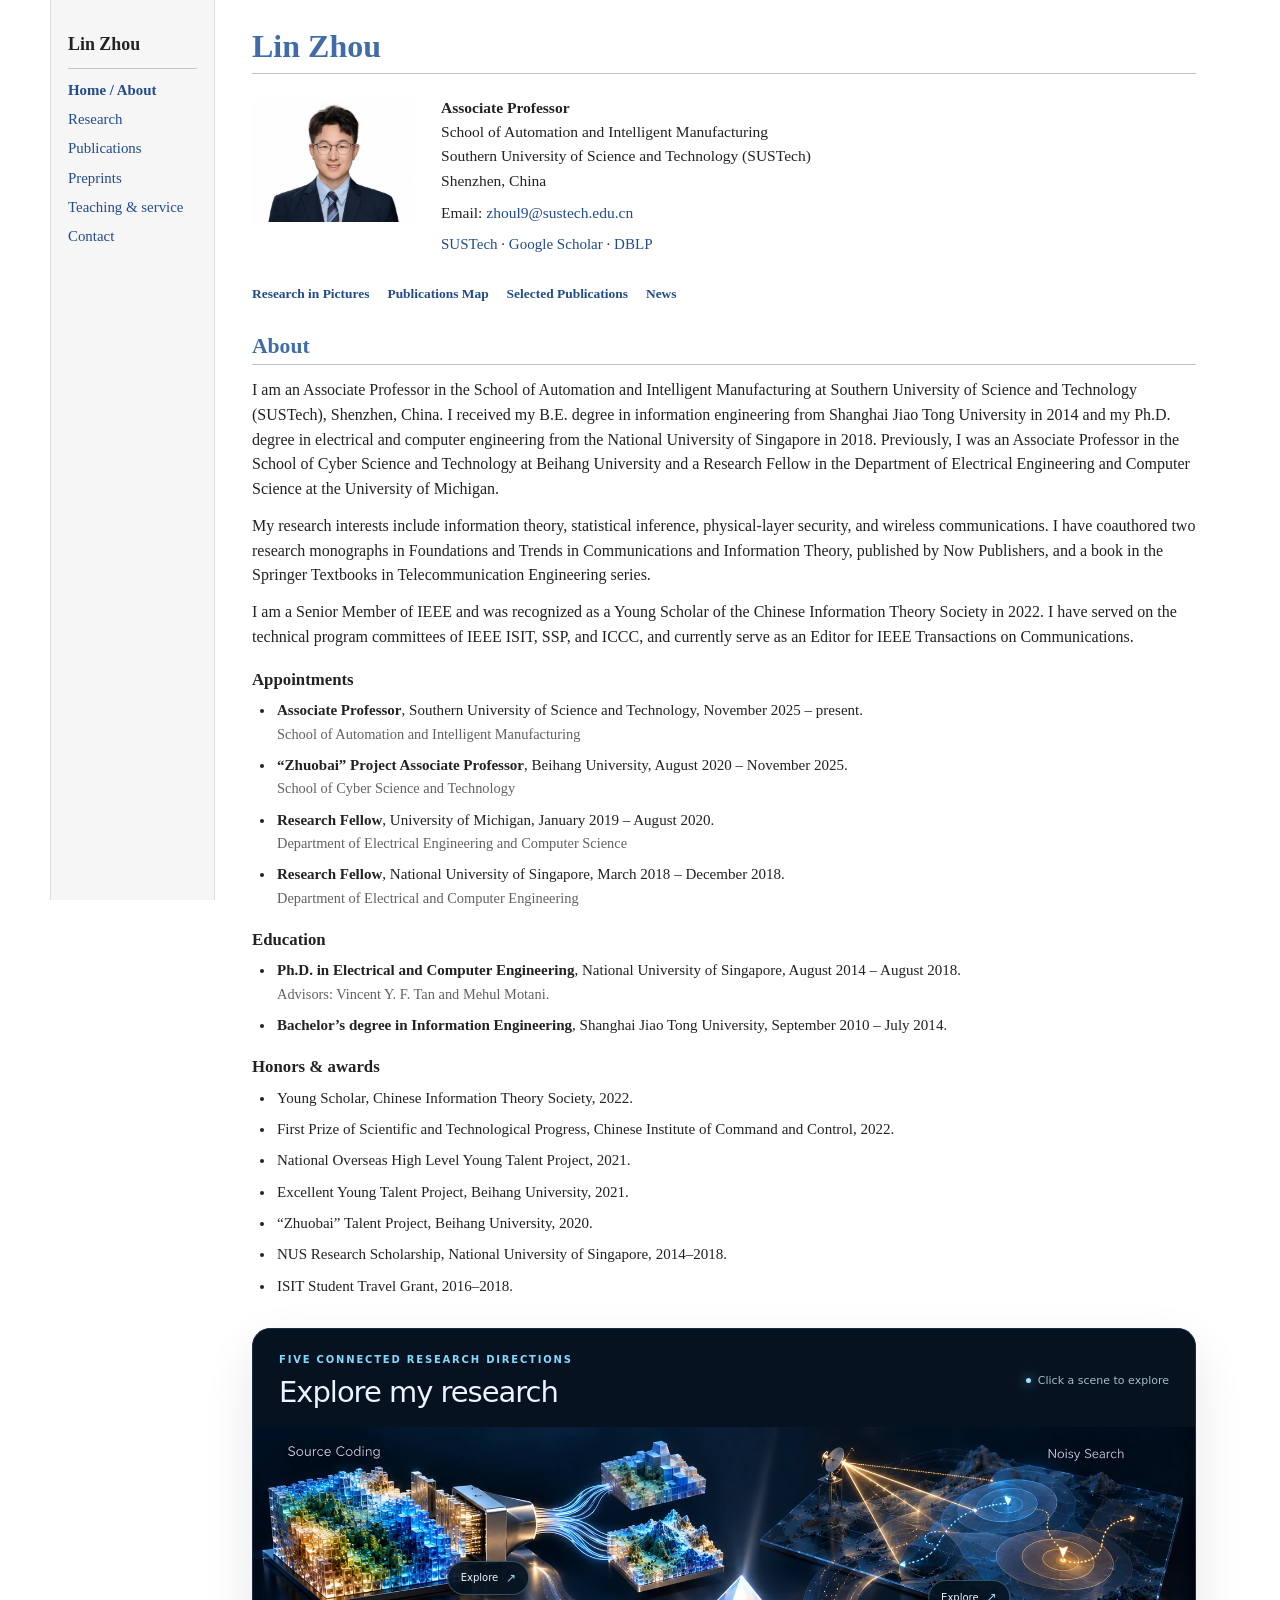
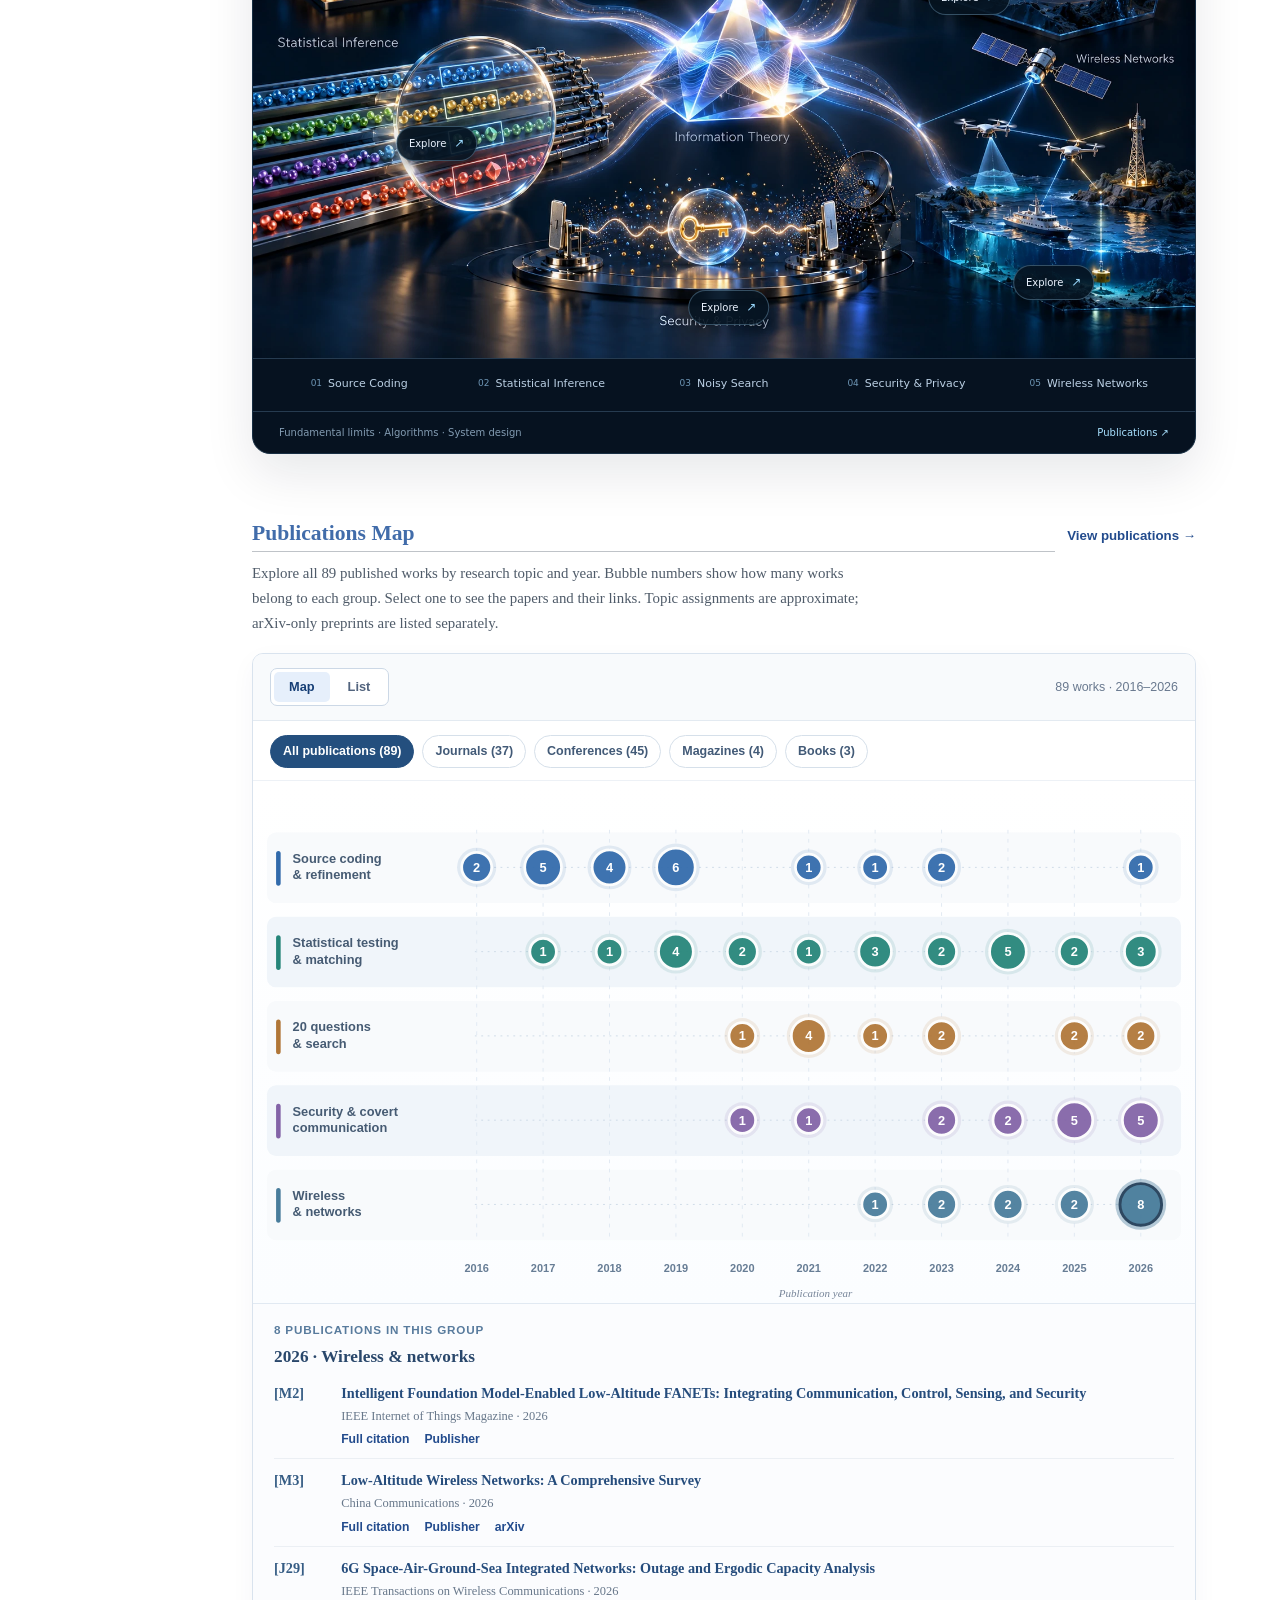
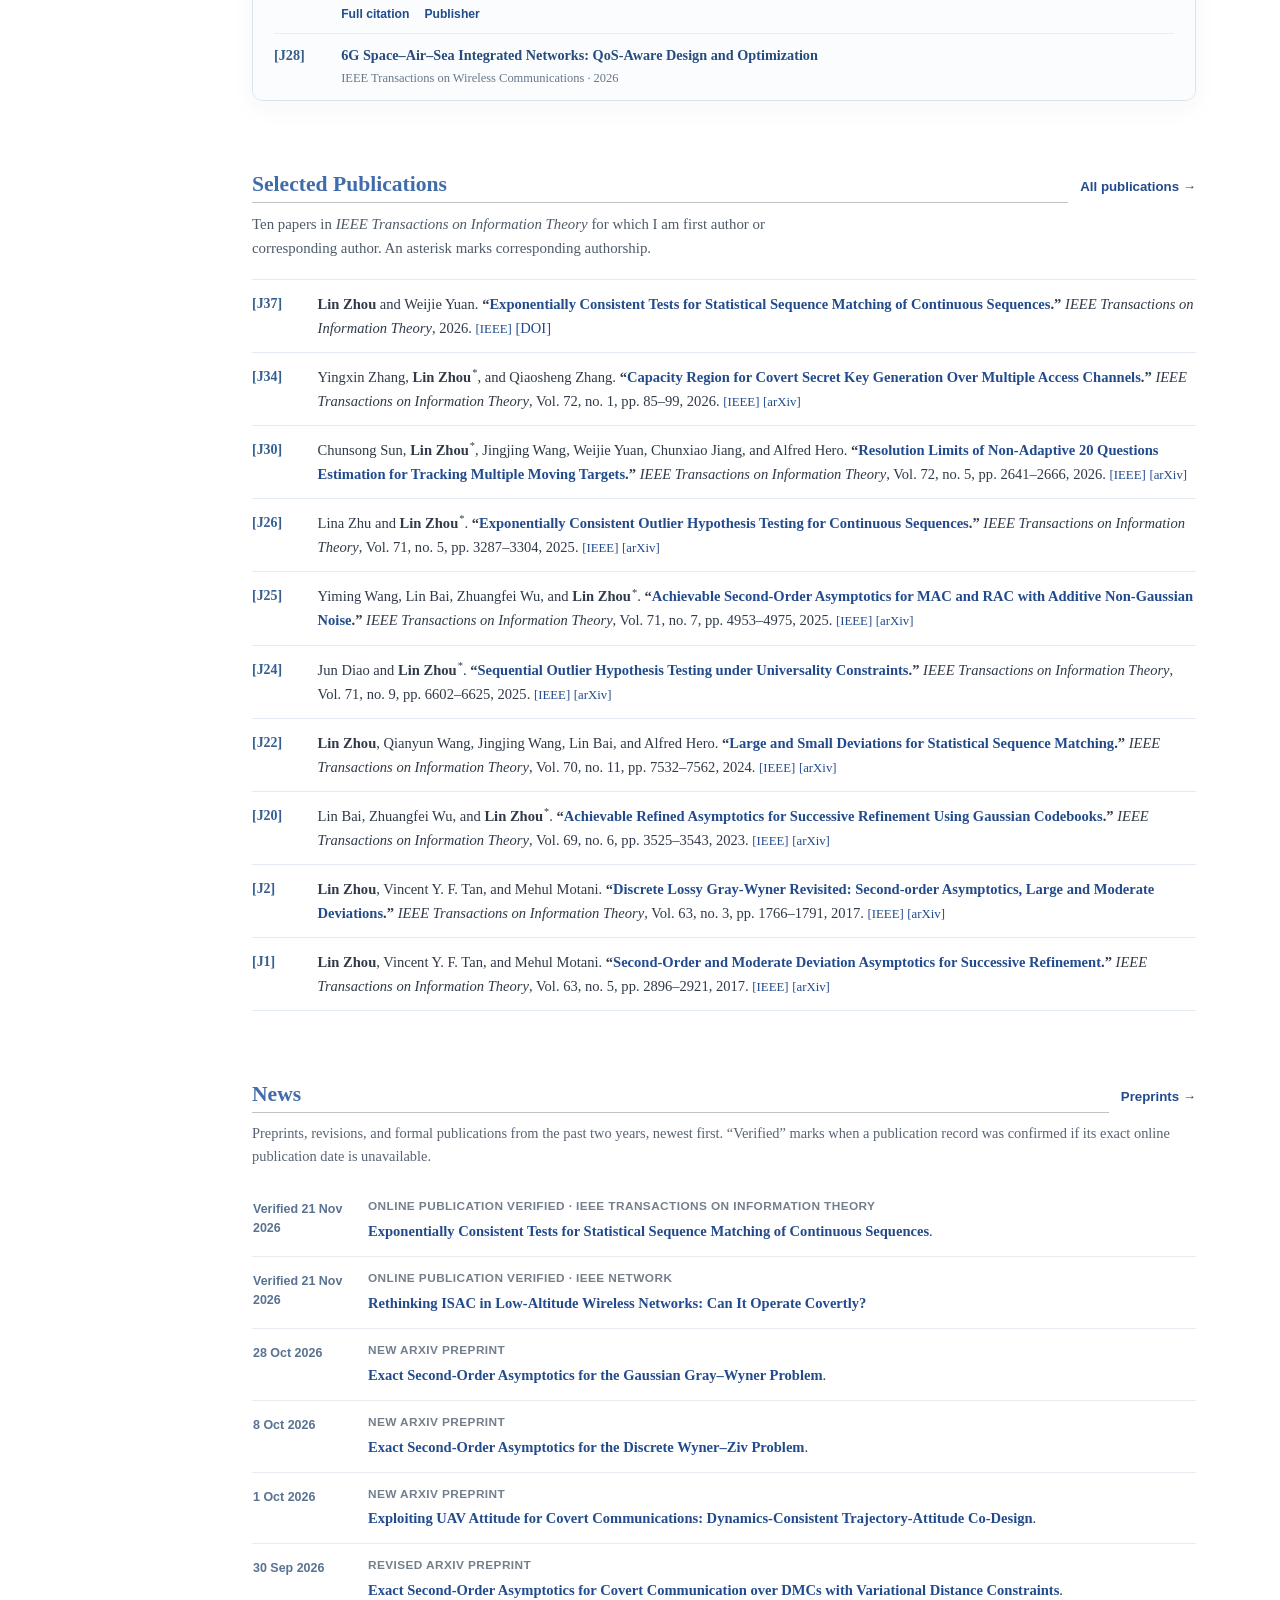
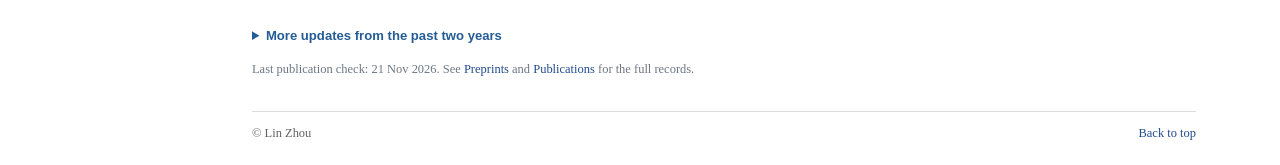
==== commit 6d029c9e: "Limit News and Preprints to a rolling two-year window" ====
--- a/index.html
+++ b/index.html
@@ -110,12 +110,12 @@
 <li class="selected-tit-item"><a class="selected-tit-number" href="publications.html#journal-successive-refinement-2017">[J1]</a><div class="selected-tit-citation"><p><strong>Lin Zhou</strong>, Vincent Y. F. Tan, and Mehul Motani. <span class="publication-title">“<a class="" href="https://ieeexplore.ieee.org/document/7866007/">Second-Order and Moderate Deviation Asymptotics for Successive Refinement</a>.”</span> <cite>IEEE Transactions on Information Theory</cite>, Vol. 63, no. 5, pp. 2896–2921, 2017. <a class="publication-publisher" href="https://ieeexplore.ieee.org/document/7866007/">[IEEE]</a> <a class="publication-arxiv" href="https://arxiv.org/abs/1601.04500">[arXiv]</a></p></div></li></ol></div>
 <!-- HOMEPAGE-ATLAS:END -->
 <!-- HOMEPAGE-NEWS:START -->
-<div id="news" class="home-feature" aria-labelledby="news-title"><div class="home-feature-heading"><h2 id="news-title">News</h2><a class="home-feature-link" href="preprints.html">Preprints →</a></div><p class="news-intro">Preprints, revisions, and formal publications, newest first. “Verified” marks when a publication record was confirmed if its exact online publication date is unavailable.</p><ul class="news-feed"><li class="news-entry" data-news-id="ieee-tit-2026-3750968-online"><time class="news-date" datetime="2026-11-21">Verified 21 Nov 2026</time><div class="news-copy"><p class="news-type">Online publication verified · IEEE Transactions on Information Theory</p><a href="https://ieeexplore.ieee.org/document/11780264/">Exponentially Consistent Tests for Statistical Sequence Matching of Continuous Sequences</a>.</div></li>
+<div id="news" class="home-feature" aria-labelledby="news-title"><div class="home-feature-heading"><h2 id="news-title">News</h2><a class="home-feature-link" href="preprints.html">Preprints →</a></div><p class="news-intro">Preprints, revisions, and formal publications from the past two years, newest first. “Verified” marks when a publication record was confirmed if its exact online publication date is unavailable.</p><ul class="news-feed"><li class="news-entry" data-news-id="ieee-tit-2026-3750968-online"><time class="news-date" datetime="2026-11-21">Verified 21 Nov 2026</time><div class="news-copy"><p class="news-type">Online publication verified · IEEE Transactions on Information Theory</p><a href="https://ieeexplore.ieee.org/document/11780264/">Exponentially Consistent Tests for Statistical Sequence Matching of Continuous Sequences</a>.</div></li>
 <li class="news-entry" data-news-id="ieee-mnet-2026-3744847-online"><time class="news-date" datetime="2026-11-21">Verified 21 Nov 2026</time><div class="news-copy"><p class="news-type">Online publication verified · IEEE Network</p><a href="https://ieeexplore.ieee.org/document/11766240/">Rethinking ISAC in Low-Altitude Wireless Networks: Can It Operate Covertly?</a></div></li>
 <li class="news-entry" data-news-id="arxiv-submission-2610.38306"><time class="news-date" datetime="2026-10-28">28 Oct 2026</time><div class="news-copy"><p class="news-type">New arXiv preprint</p><a href="https://arxiv.org/abs/2610.38306">Exact Second-Order Asymptotics for the Gaussian Gray–Wyner Problem</a>.</div></li>
 <li class="news-entry" data-news-id="arxiv-submission-2610.11998"><time class="news-date" datetime="2026-10-08">8 Oct 2026</time><div class="news-copy"><p class="news-type">New arXiv preprint</p><a href="https://arxiv.org/abs/2610.11998">Exact Second-Order Asymptotics for the Discrete Wyner–Ziv Problem</a>.</div></li>
 <li class="news-entry" data-news-id="arxiv-submission-2610.01307"><time class="news-date" datetime="2026-10-01">1 Oct 2026</time><div class="news-copy"><p class="news-type">New arXiv preprint</p><a href="https://arxiv.org/abs/2610.01307">Exploiting UAV Attitude for Covert Communications: Dynamics-Consistent Trajectory-Attitude Co-Design</a>.</div></li>
-<li class="news-entry" data-news-id="arxiv-revision-2609.24675-2026-09-30"><time class="news-date" datetime="2026-09-30">30 Sep 2026</time><div class="news-copy"><p class="news-type">Revised arXiv preprint</p><a href="https://arxiv.org/abs/2609.24675">Exact Second-Order Asymptotics for Covert Communication over DMCs with Variational Distance Constraints</a>.</div></li></ul><details class="news-older"><summary>Earlier publication updates</summary><ul class="news-feed"><li class="news-entry" data-news-id="arxiv-submission-2609.24675"><time class="news-date" datetime="2026-09-21">21 Sep 2026</time><div class="news-copy"><p class="news-type">New arXiv preprint</p><a href="https://arxiv.org/abs/2609.24675">Exact Second-Order Asymptotics for Covert Communication over DMCs with Variational Distance Constraints</a>.</div></li>
+<li class="news-entry" data-news-id="arxiv-revision-2609.24675-2026-09-30"><time class="news-date" datetime="2026-09-30">30 Sep 2026</time><div class="news-copy"><p class="news-type">Revised arXiv preprint</p><a href="https://arxiv.org/abs/2609.24675">Exact Second-Order Asymptotics for Covert Communication over DMCs with Variational Distance Constraints</a>.</div></li></ul><details class="news-older"><summary>More updates from the past two years</summary><ul class="news-feed"><li class="news-entry" data-news-id="arxiv-submission-2609.24675"><time class="news-date" datetime="2026-09-21">21 Sep 2026</time><div class="news-copy"><p class="news-type">New arXiv preprint</p><a href="https://arxiv.org/abs/2609.24675">Exact Second-Order Asymptotics for Covert Communication over DMCs with Variational Distance Constraints</a>.</div></li>
 <li class="news-entry" data-news-id="arxiv-submission-2609.14404"><time class="news-date" datetime="2026-09-13">13 Sep 2026</time><div class="news-copy"><p class="news-type">New arXiv preprint</p><a href="https://arxiv.org/abs/2609.14404">Successive Refinement Under Strong-Sense Perfect Perception</a>.</div></li>
 <li class="news-entry" data-news-id="arxiv-submission-2609.10436"><time class="news-date" datetime="2026-09-09">9 Sep 2026</time><div class="news-copy"><p class="news-type">New arXiv preprint</p><a href="https://arxiv.org/abs/2609.10436">Mobility Information Capacity in the Sky: A Gaussian Channel Perspective</a>.</div></li>
 <li class="news-entry" data-news-id="arxiv-submission-2608.10455"><time class="news-date" datetime="2026-08-11">11 Aug 2026</time><div class="news-copy"><p class="news-type">New arXiv preprint</p><a href="https://arxiv.org/abs/2608.10455">Exponentially Consistent Low Complexity Tests for Statistical Sequence Matching</a>.</div></li>
@@ -129,10 +129,7 @@
 <li class="news-entry" data-news-id="publication-summary-journal-broadcast-dispersion-2025"><time class="news-date" datetime="2026">2026</time><div class="news-copy"><p class="news-type">Journal publication · IEEE Transactions on Communications</p><a href="https://ieeexplore.ieee.org/document/11218870/">The Dispersion of Broadcast Channels With Degraded Message Sets Using Spherical Codebooks</a>.</div></li>
 <li class="news-entry" data-news-id="arxiv-submission-2506.12308"><time class="news-date" datetime="2025-06-14">14 Jun 2025</time><div class="news-copy"><p class="news-type">New arXiv preprint</p><a href="https://arxiv.org/abs/2506.12308">From Ground to Sky: Architectures, Applications, and Challenges Shaping Low-Altitude Wireless Networks</a>.</div></li>
 <li class="news-entry" data-news-id="arxiv-submission-2506.03976"><time class="news-date" datetime="2025-06-04">4 Jun 2025</time><div class="news-copy"><p class="news-type">New arXiv preprint</p><a href="https://arxiv.org/abs/2506.03976">Large Deviations for Sequential Tests of Statistical Sequence Matching</a>.</div></li>
-<li class="news-entry" data-news-id="arxiv-submission-2505.00558"><time class="news-date" datetime="2025-05-01">1 May 2025</time><div class="news-copy"><p class="news-type">New arXiv preprint</p><a href="https://arxiv.org/abs/2505.00558">Exponentially Consistent Low Complexity Tests for Outlier Hypothesis Testing</a>.</div></li>
-<li class="news-entry" data-news-id="arxiv-submission-2410.21799"><time class="news-date" datetime="2024-10-29">29 Oct 2024</time><div class="news-copy"><p class="news-type">New arXiv preprint</p><a href="https://arxiv.org/abs/2410.21799">Exponentially Consistent Statistical Classification of Continuous Sequences with Distribution Uncertainty</a>.</div></li>
-<li class="news-entry" data-news-id="arxiv-revision-2210.12736-2023-05-26"><time class="news-date" datetime="2023-05-26">26 May 2023</time><div class="news-copy"><p class="news-type">Revised arXiv preprint</p><a href="https://arxiv.org/abs/2210.12736">Achievable Error Exponents for Two-Phase Multiple Classification</a>.</div></li>
-<li class="news-entry" data-news-id="arxiv-submission-2210.12736"><time class="news-date" datetime="2022-10-23">23 Oct 2022</time><div class="news-copy"><p class="news-type">New arXiv preprint</p><a href="https://arxiv.org/abs/2210.12736">Achievable Error Exponents for Two-Phase Multiple Classification</a>.</div></li></ul></details><p class="news-meta-note">Last publication check: <time datetime="2026-11-21">21 Nov 2026</time>. See <a href="preprints.html">Preprints</a> and <a href="publications.html">Publications</a> for the full records.</p></div>
+<li class="news-entry" data-news-id="arxiv-submission-2505.00558"><time class="news-date" datetime="2025-05-01">1 May 2025</time><div class="news-copy"><p class="news-type">New arXiv preprint</p><a href="https://arxiv.org/abs/2505.00558">Exponentially Consistent Low Complexity Tests for Outlier Hypothesis Testing</a>.</div></li></ul></details><p class="news-meta-note">Last publication check: <time datetime="2026-11-21">21 Nov 2026</time>. See <a href="preprints.html">Preprints</a> and <a href="publications.html">Publications</a> for the full records.</p></div>
 <!-- HOMEPAGE-NEWS:END -->
       </section>
       <footer><span>© Lin Zhou</span><a href="#main">Back to top</a></footer>
